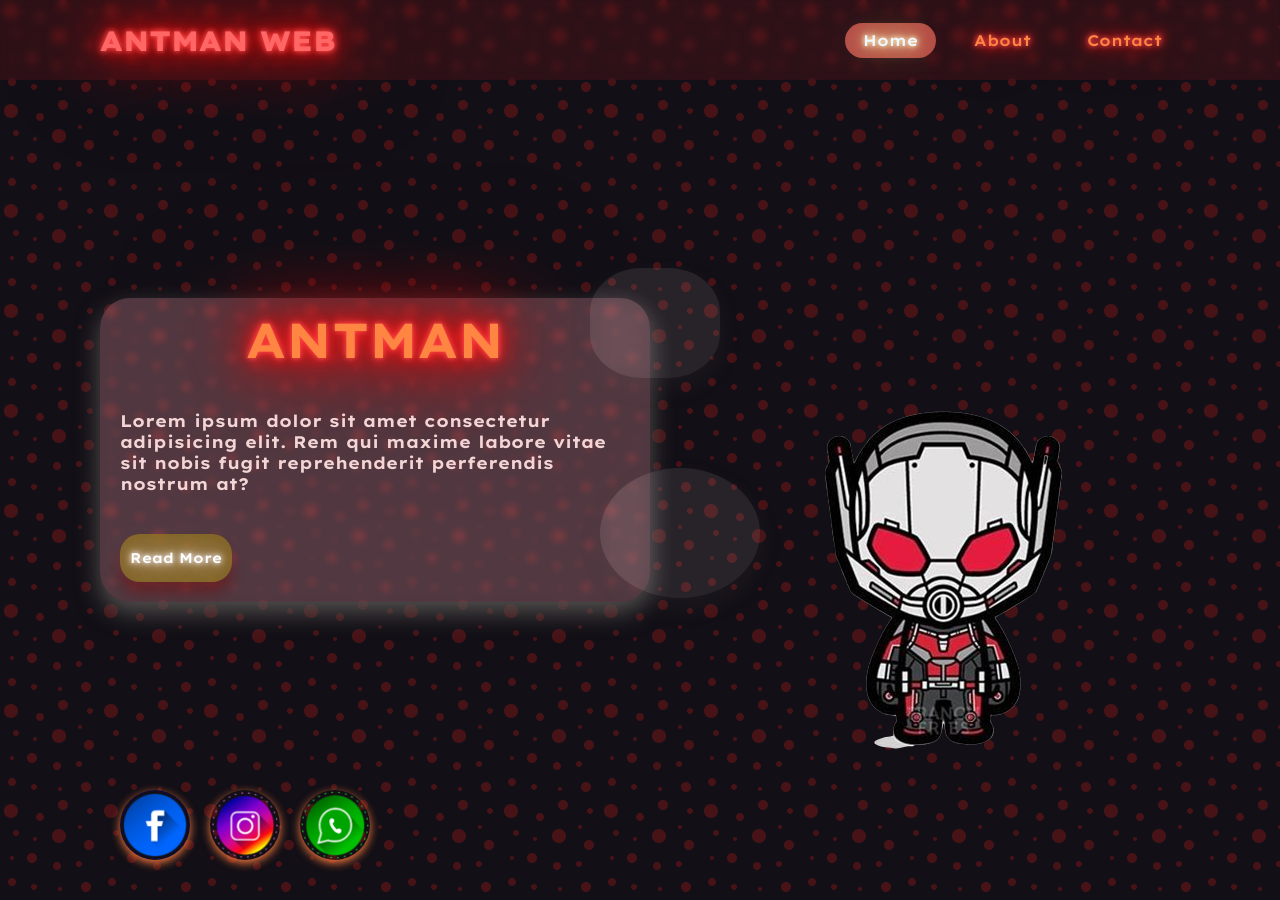
==== index.html @ e07d5bc1 "comit pagina web" ====
<!DOCTYPE html>
<html lang="en">
<head>
    <meta charset="UTF-8">
    <meta http-equiv="X-UA-Compatible" content="IE=edge">
    <meta name="viewport" content="width=device-width, initial-scale=1.0">
    <title>ANTMANWEB</title>

    <link rel="stylesheet" href="style.css">

    <!--FONTS-->
    <link rel="preconnect" href="https://fonts.googleapis.com">
    <link rel="preconnect" href="https://fonts.gstatic.com" crossorigin>
    <link href="https://fonts.googleapis.com/css2?family=Lexend+Exa&display=swap" rel="stylesheet">

</head>
<body>

    <section class="home">
        <div class="img-antman"><img src="antman.jpg" alt="ant"></div>
        <div class="barra-de-navegacion">
            <header>
                <p class="logo">ANTMAN WEB</p>
                <div class="toggle"></div>
                <div class="nav-menu">
                    <ul>
                        <li><a href="index.html" styyle='--i:1'class="active11">Home</a></li>
                        <li><a href="a" styyle='--i:2'class="active"> About</a> </li>
                        <li><a href="a" styyle='--i:3'class="active"> Contact</a></li>
                    </ul>
                </div>
            </header> 
        </div>
        <div class="content">
                <div class="text-box">
                    <h2>ANTMAN</h2>
                    <p>Lorem ipsum dolor sit amet consectetur adipisicing elit. Rem qui maxime labore vitae sit nobis fugit reprehenderit perferendis nostrum at?</p>
                    <a href="a">Read More</a>
                </div>                 
        </div>
        <ul class="redes-sociales">
            <li><a href="https://www.facebook.com/diddier.santiago/"><img src="facebook.png" alt="faceboock" class="face"></a></li>
            <li><a href="https://www.instagram.com/diddiersantiago/"><img src="instagram.png" alt="instagram" class="insta"></a></li>
            <li><a href="https://wa.me/message/BD5R7SAAQSZ6E1"><img src="whatsapp.png" alt="whatsapp" class="wasa"></a></li>
        </ul>
    </section>

    <script>
        const menuToggle = document.querySelector('.toggle')
        const navigation = document.querySelector('.nav-menu')
        menuToggle.onclick = function(){
            menuToggle.classList.toggle('active1')
            navigation.classList.toggle('active1')
        }
    </script>

</body>
</html>
---- style.css ----
*{
    margin: 0;
    padding: 0;
    box-sizing: border-box;
    font-family: 'Lexend Exa', sans-serif;
    font-size: 14px;
    
}

body{
    background-color: #120f16;
    background-image: url("data:image/svg+xml,%3Csvg width='100' height='100' viewBox='0 0 100 100' xmlns='http://www.w3.org/2000/svg'%3E%3Cpath d='M11 18c3.866 0 7-3.134 7-7s-3.134-7-7-7-7 3.134-7 7 3.134 7 7 7zm48 25c3.866 0 7-3.134 7-7s-3.134-7-7-7-7 3.134-7 7 3.134 7 7 7zm-43-7c1.657 0 3-1.343 3-3s-1.343-3-3-3-3 1.343-3 3 1.343 3 3 3zm63 31c1.657 0 3-1.343 3-3s-1.343-3-3-3-3 1.343-3 3 1.343 3 3 3zM34 90c1.657 0 3-1.343 3-3s-1.343-3-3-3-3 1.343-3 3 1.343 3 3 3zm56-76c1.657 0 3-1.343 3-3s-1.343-3-3-3-3 1.343-3 3 1.343 3 3 3zM12 86c2.21 0 4-1.79 4-4s-1.79-4-4-4-4 1.79-4 4 1.79 4 4 4zm28-65c2.21 0 4-1.79 4-4s-1.79-4-4-4-4 1.79-4 4 1.79 4 4 4zm23-11c2.76 0 5-2.24 5-5s-2.24-5-5-5-5 2.24-5 5 2.24 5 5 5zm-6 60c2.21 0 4-1.79 4-4s-1.79-4-4-4-4 1.79-4 4 1.79 4 4 4zm29 22c2.76 0 5-2.24 5-5s-2.24-5-5-5-5 2.24-5 5 2.24 5 5 5zM32 63c2.76 0 5-2.24 5-5s-2.24-5-5-5-5 2.24-5 5 2.24 5 5 5zm57-13c2.76 0 5-2.24 5-5s-2.24-5-5-5-5 2.24-5 5 2.24 5 5 5zm-9-21c1.105 0 2-.895 2-2s-.895-2-2-2-2 .895-2 2 .895 2 2 2zM60 91c1.105 0 2-.895 2-2s-.895-2-2-2-2 .895-2 2 .895 2 2 2zM35 41c1.105 0 2-.895 2-2s-.895-2-2-2-2 .895-2 2 .895 2 2 2zM12 60c1.105 0 2-.895 2-2s-.895-2-2-2-2 .895-2 2 .895 2 2 2z' fill='%23961919' fill-opacity='0.4' fill-rule='evenodd'/%3E%3C/svg%3E");
}
  

.home{
    position: relative;
    width: 100%;
    min-height: 100vh;
    padding: 100px;
    display: flex;
    justify-content: flex-start;
    align-items: center;
}

header{
    position: fixed;
    top: 0;
    left: 0;
    width: 100%;
    height: 80px;
    padding: 40px 100px;
    display: flex;
    justify-content: space-between;
    align-items: center;
    z-index: 1000;
    background: rgba(177, 31, 31, 0.17);
    backdrop-filter: blur(4px);

}


header .logo{
    position: relative;
    text-shadow:
     0 0 5px #ff4d4d,
    0 0 10px #ff3333,
    0 0 20px #ff1a1a,
    0 0 40px #ff0000,
    0 0 80px #e60000,
    0 0 90px #cc0000,
    0 0 100px #b30000,
    0 0 140px #990000,
    0 0 180px 	 #800000;
    display: inline-block;
    color:#ff6666;
    font-size: 2em;
    text-decoration: none;
    font-weight: 800;
    animation: slide_left 0.5s linear forwards;
    animation-delay: 0.2s;
    opacity: 0;
}
@keyframes slide_left{
    0%{
        transform: translateX(-100px);
        opacity: 0;
    }
    100%{
        transform: translateX(0px);
        opacity: 1;
    }
}

header ul{
    position: relative;
    display: flex;

}

header ul li{
    list-style: none;  
    display: block;
}

header ul li a{
    display: flex;
    font-weight: 600;
    font-size: 1.1em;
    margin-left: 20px;
    display: inline-block;
    padding: 8px 18px;
    text-decoration: none;
    user-select: none;
    animation: slide_top 0.5s linear forwards;
    animation-delay: calc(0.2s*var(--i));
    opacity: 0;
    color: #ff8542;
    text-shadow:
     0 0 5px #ff4d4d,
    0 0 10px #ff3333,
    0 0 20px #ff1a1a,
    0 0 40px #ff0000,
    0 0 80px #e60000,
    0 0 90px #cc0000,
    0 0 100px #b30000,
    0 0 140px #990000,
    0 0 180px 	 #800000;
}
@keyframes slide_top{
    0%{
        transform: translateY(-100px);
        opacity: 0;
    }
    100%{
        transform: translateY(0px);
        opacity: 1;
    }
}
.active:hover
{
    transition-duration: .4s;
    background: #b44e4e;
    color: aliceblue;
    text-shadow:
     0 0 5px #ffffcc,
    0 0 10px #fff0b8,
    0 0 20px #ffe8ad,
    0 0 40px #ffd999,
    0 0 80px #ffd18f,
    0 0 90px #ffc27a,
    0 0 100px #ff9c47,
    0 0 140px #ff8c33,
    0 0 180px 	 #ff8529;
    border-radius: 30px;
}
.content{
    background: rgba(221, 147, 161, 0.315);
    border-radius: 30px;
    backdrop-filter: blur(3px);
    box-shadow: 0px 10px 25px 0px #555250;
}
.content::before,
.content::after
{
    background: #ddd4d65b;
    opacity: .3;
    border-radius: 50%;
    position: absolute;
    box-shadow: 0px 10px 25px 0px #69656563;
    content: '';
    display: block;
    animation-name: rotate-box;
    animation-duration: 1.3s;
}

.content{
    position: relative;
    animation: slide_left 0.5s linear forwards;
    animation-delay: 0.2s;
    opacity: 0;
}
.content::after
{
    width: 130px;
    height: 110px;
    top: -30px;
    right: -70px;
    border-radius: 40%;
    backdrop-filter: blur(10px);
}
.content::before

{
    width: 160px;
    height: 130px;
    top: 170px;
    right: -110px;
    backdrop-filter: blur(10px);
}

@keyframes rotate-box{
    0%{
        transform: rotate(90deg);
    }

    100%{
        transform: rotate(0deg);
    }
}






@keyframes slide_left{
    0%{
        transform: translateX(-100px);
        opacity: 0;
    }
    100%{
        transform: translateX(0px);
        opacity: 1;
    }
}
h2{
    color: #ff8542;
    text-shadow:
     0 0 5px #ff4d4d,
    0 0 10px #ff3333,
    0 0 20px #ff1a1a,
    0 0 40px #ff0000,
    0 0 80px #e60000,
    0 0 90px #cc0000,
    0 0 100px #b30000,
    0 0 140px #990000,
    0 0 180px 	 #800000;
    font-size: 3.5em;
    margin-bottom: 20px;
    line-height: 1.2em;
    font-weight: 700;
    text-align: center;
    margin-top: 13px;
}

.content .text-box p{
    font-size: 1.2em;
    color: rgb(243, 213, 213);
    font-weight: 500;
    padding: 20px 20px;
    font-weight: bolder;
}

.content .text-box a{
    color: #ffffff;
    text-shadow: 
    0 0 5px #faf6f6,
    0 0 10px #f3e0e0,
    0 0 20px #d8caca,
    0 0 40px #d6d0d0,
    0 0 80px #f3e7e7,
    0 0 90px #adabab,
    0 0 100px #03030302,
    0 0 140px #0e0c0c00,
    0 0 180px 	 #1a181800;
    display: inline-block;
    margin-top: 20px;
    padding: 15px 10px;
    background: #95761eb6;
    border-radius: 20px;
    text-decoration: none;
    font-weight: 600;
    margin: 20px 20px;
    box-shadow:0px 10px 14px 0px #7214149f;
}

.content .text-box a:hover{
    background: rgba(226, 116, 12, 0.7);
    border-radius: 20px;
    text-decoration:none;
    transform: translateY(-7px) ;
    transition-duration: .5s;
}


.content .text-box{
    max-width: 550px;
    position: relative;
}

.redes-sociales{
    position: absolute;
    bottom: 40px;
    display: flex;
    justify-content: center;
    align-items: center;
    animation: slide_left 0.5s linear forwards;
    animation-delay: 0.2s;
    opacity: 0;
}
@keyframes slide_left{
    0%{
        transform: translateX(-100px);
        opacity: 0;
    }
    100%{
        transform: translateX(0px);
        opacity: 1;
    }
}


.redes-sociales li{
    list-style: none;
}

.redes-sociales a{
    position: relative;
    display: inline-block;
    margin-left: 20px;
    height: 70px;
    width: 70px;
    display: flex;
    justify-content: center;
    align-items: center;
    transition: 0.2%ease-in-out;
}

.face,
.insta,
.wasa
{
    height: 70px;
    width: 70px;
}
.face,
.insta,
.wasa
{
    box-shadow: 0px 3px 10px 0px #ff7b3d;
    border-radius: 50%;
}
.redes-sociales img:hover{
    border-radius: 50% ;
    transform: translateY(-10px);
    transition-duration: .4s;
}

.img-antman{
    position: absolute;
    bottom: 100px;
    right: 100px;
    animation: slide_down 0.4s linear forwards;
    animation-delay: calc(0.2s*var(--i));
}

@keyframes slide_down{
    0%{
        transform: translateY(100px);
        opacity: 0;
    }
    100%{
        transform: translateY(0px);
        opacity: 1;
    }
}

/**ahora lo responsivo*/

@media(max-width: 991px)
{

    *{
        animation: none;
    }
    section{
        padding: 150px 20px;
    }
    header{
        padding: 20px;
    }

    .nav-menu{
        display: none;
    }

    .nav-menu
    {
        position:fixed;

    }
    .nav-menu.active1{
    display: block;
    flex-direction: column;
    }
    .nav-menu.active1{
        position: fixed;
        top: 0%;
        left: 0%;
        width: 100%;
        height: 100%;
        background:rgb(35, 41, 46);
        display: flex;
        justify-content:center;
        align-items:center;
        flex-direction: column;
    }

    .nav-menu.active1:hover{
        width: 100%;
        height: 100%;
    }

    header ul li{
        margin: 10px 0;
        display: flex;
        flex-direction: column;
        display: grid;
        grid-template-columns: repeat(1, 1fr);
    }

    header ul li a{
        margin-left: 0;
    }

    .toggle{
        position: fixed;
        top: 20px;
        right: 20px;
        width: 40px;
        height: 40px;
        background: #ff6767 url(menu.png);
        background-size:30px ;
        background-repeat: no-repeat;
        background-position:center ;
        cursor: pointer;
        z-index: 1000;
        border-radius: 50% ;
    }

    .toggle:hover{
        opacity: .4;
        transition-duration: .4s ;
    }
    .toggle.active1{
        position: fixed;
        top: 20px;
        right: 20px;
        width: 40px;
        height: 40px;
        background: #ff6767 url(cancel.png);
        background-size:30px ;
        background-repeat: no-repeat;
        background-position:center ;
        cursor: pointer;
        z-index: 1000;
        border-radius: 50% ;
    }

    .nav-menu .active1{
        height: 100%;
        width: 100%;
    }

    .img-antman{
        max-width: 400px;
    }

    .content .text-box h2{
        font-size: 2.5em;
    }

    .content.text-box p{
        font-size: 1em;
    }


}

@media(max-width: 600px){
    .img-antman{
        opacity: 0.4;
    }
}


/**
ahora animacion
*/
header ul li .active11{
    background: #b44e4e;
    text-shadow:
    0 0 5px #ffffcc,
   0 0 10px #fff0b8,
   0 0 20px #ffe8ad,
   0 0 40px #ffd999,
   0 0 80px #ffd18f,
   0 0 90px #ffc27a,
   0 0 100px #ff9c47,
   0 0 140px #ff8c33,
   0 0 180px 	 #ff8529;
    border-radius: 30px;
    color: aliceblue;
    transition-duration: .01s;
}
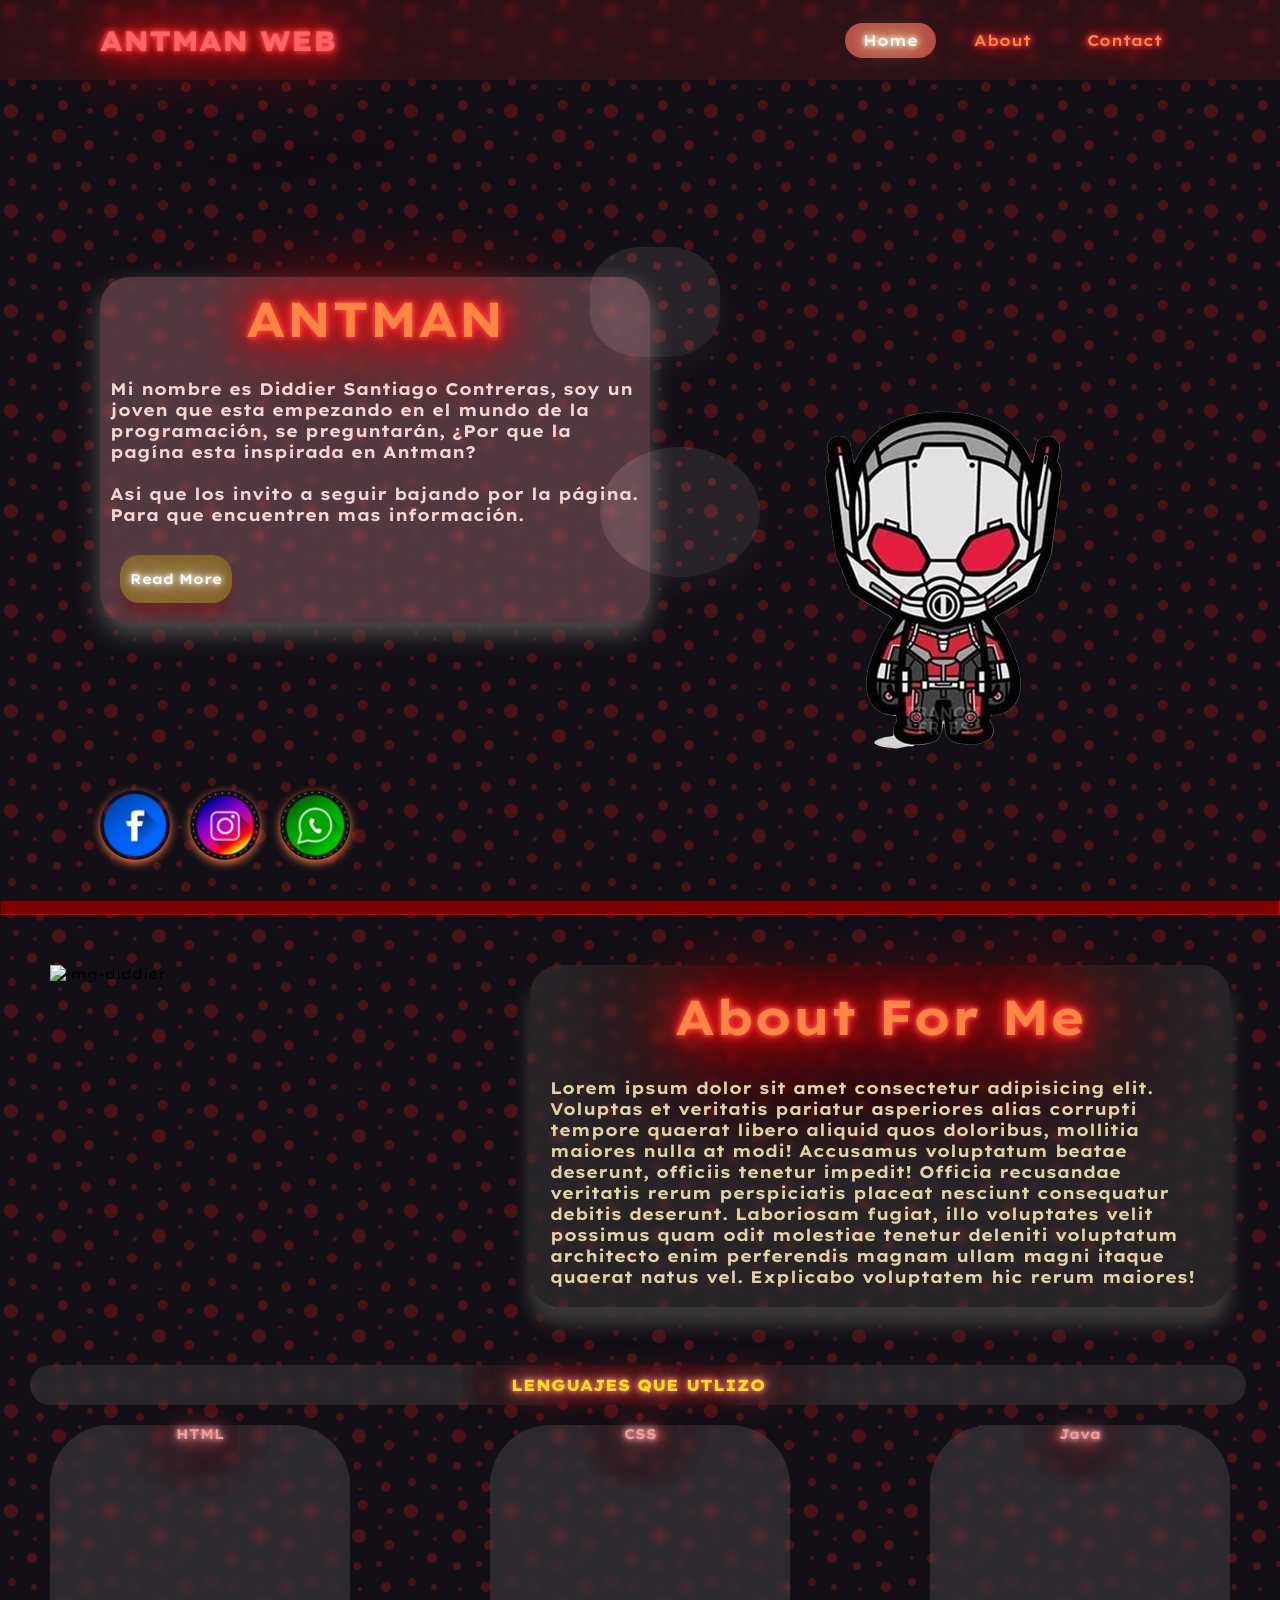
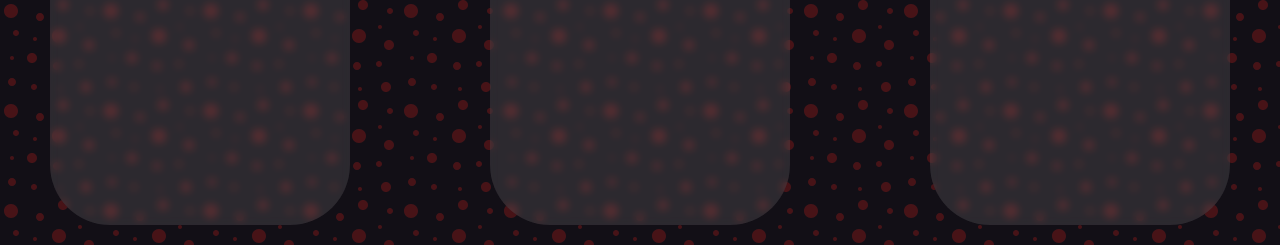
==== commit 3ab0882d: "Add files via upload" ====
--- a/index.html
+++ b/index.html
@@ -1,58 +1,100 @@
-<!DOCTYPE html>
-<html lang="en">
-<head>
-    <meta charset="UTF-8">
-    <meta http-equiv="X-UA-Compatible" content="IE=edge">
-    <meta name="viewport" content="width=device-width, initial-scale=1.0">
-    <title>ANTMANWEB</title>
-
-    <link rel="stylesheet" href="style.css">
-
-    <!--FONTS-->
-    <link rel="preconnect" href="https://fonts.googleapis.com">
-    <link rel="preconnect" href="https://fonts.gstatic.com" crossorigin>
-    <link href="https://fonts.googleapis.com/css2?family=Lexend+Exa&display=swap" rel="stylesheet">
-
-</head>
-<body>
-
-    <section class="home">
-        <div class="img-antman"><img src="antman.jpg" alt="ant"></div>
-        <div class="barra-de-navegacion">
-            <header>
-                <p class="logo">ANTMAN WEB</p>
-                <div class="toggle"></div>
-                <div class="nav-menu">
-                    <ul>
-                        <li><a href="index.html" styyle='--i:1'class="active11">Home</a></li>
-                        <li><a href="a" styyle='--i:2'class="active"> About</a> </li>
-                        <li><a href="a" styyle='--i:3'class="active"> Contact</a></li>
-                    </ul>
-                </div>
-            </header> 
-        </div>
-        <div class="content">
-                <div class="text-box">
-                    <h2>ANTMAN</h2>
-                    <p>Lorem ipsum dolor sit amet consectetur adipisicing elit. Rem qui maxime labore vitae sit nobis fugit reprehenderit perferendis nostrum at?</p>
-                    <a href="a">Read More</a>
-                </div>                 
-        </div>
-        <ul class="redes-sociales">
-            <li><a href="https://www.facebook.com/diddier.santiago/"><img src="facebook.png" alt="faceboock" class="face"></a></li>
-            <li><a href="https://www.instagram.com/diddiersantiago/"><img src="instagram.png" alt="instagram" class="insta"></a></li>
-            <li><a href="https://wa.me/message/BD5R7SAAQSZ6E1"><img src="whatsapp.png" alt="whatsapp" class="wasa"></a></li>
-        </ul>
-    </section>
-
-    <script>
-        const menuToggle = document.querySelector('.toggle')
-        const navigation = document.querySelector('.nav-menu')
-        menuToggle.onclick = function(){
-            menuToggle.classList.toggle('active1')
-            navigation.classList.toggle('active1')
-        }
-    </script>
-
-</body>
+<!DOCTYPE html>
+<html lang="en">
+<head>
+    <meta charset="UTF-8">
+    <meta http-equiv="X-UA-Compatible" content="IE=edge">
+    <meta name="viewport" content="width=device-width, initial-scale=1.0">
+    <title>ANTMANWEB</title>
+
+    <link rel="shortcut icon" href="antman.jpg" type="image/x-icon">
+
+    <link rel="stylesheet" href="style.css">
+
+    <!--FONTS-->
+    <link rel="preconnect" href="https://fonts.googleapis.com">
+    <link rel="preconnect" href="https://fonts.gstatic.com" crossorigin>
+    <link href="https://fonts.googleapis.com/css2?family=Lexend+Exa&display=swap" rel="stylesheet">
+
+</head>
+<body>
+
+    <section class="home">
+        <div class="img-antman"><img src="antman.jpg" alt="ant">
+        </div>
+        <div class="barra-de-navegacion">
+            <header>
+                <p class="logo">ANTMAN WEB</p>
+                <div class="toggle"></div>
+                <div class="nav-menu">
+                    <ul>
+                        <li><a href="#active1" styyle='--i:1'class="active11">Home</a></li>
+                        <li><a href="#about" styyle='--i:2'class="active"> About</a> </li>
+                        <li><a href="a" styyle='--i:3'class="active"> Contact</a></li>
+                    </ul>
+                </div>
+            </header> 
+        </div>
+        <div class="content" id="acitve1">
+                <div class="text-box">
+                    <h2>ANTMAN</h2>
+                    <p>Mi nombre es Diddier Santiago Contreras, soy un joven que esta empezando en el mundo de la programación, se preguntarán, ¿Por que la pagína esta inspirada en Antman?<br><br>
+                    Asi que los invito a seguir bajando por la página. Para que encuentren mas información.</p>
+                    <a href="a">Read More</a>
+                </div>                 
+        </div>
+        
+    </section>
+
+    <hr>
+
+    <section class="about" id="about1">
+        <h2>About For Me</h2>
+        <p>
+            Lorem ipsum dolor sit amet consectetur adipisicing elit. Voluptas et veritatis pariatur asperiores alias corrupti tempore quaerat libero aliquid quos doloribus, mollitia maiores nulla at modi! Accusamus voluptatum beatae deserunt, officiis tenetur impedit! Officia recusandae veritatis rerum perspiciatis placeat nesciunt consequatur debitis deserunt. Laboriosam fugiat, illo voluptates velit possimus quam odit molestiae tenetur deleniti voluptatum architecto enim perferendis magnam ullam magni itaque quaerat natus vel. Explicabo voluptatem hic rerum maiores!
+        </p>
+    </section>
+
+    <div class="img-diddier">
+        <img src="img-diddier" alt="img-diddier" srcset="">
+    </div>
+
+    <div class="temas-domain">
+        <p>
+            LENGUAJES QUE UTLIZO
+        </p>
+    </div>
+
+    <section>
+        <div class="lenguajes">
+           <div class="html">
+            <h3>HTML</h3>
+           </div> 
+        
+
+            <div class="css">
+                <h3>CSS</h3>
+            </div>
+
+            <div class="java">
+                <h3>Java</h3>
+            </div>
+        </div>    
+    </section>
+    <script>
+        const menuToggle = document.querySelector('.toggle')
+        const navigation = document.querySelector('.nav-menu')
+        menuToggle.onclick = function(){
+            menuToggle.classList.toggle('active1')
+            navigation.classList.toggle('active1')
+        }
+    </script>
+
+    <footer>
+        <ul class="redes-sociales">
+            <li><a href="https://www.facebook.com/diddier.santiago/"><img src="facebook.png" alt="faceboock" class="face"></a></li>
+            <li><a href="https://www.instagram.com/diddiersantiago/"><img src="instagram.png" alt="instagram" class="insta"></a></li>
+            <li><a href="https://wa.me/message/BD5R7SAAQSZ6E1"><img src="whatsapp.png" alt="whatsapp" class="wasa"></a></li>
+        </ul>
+    </footer>
+</body>
 </html>
--- a/style.css
+++ b/style.css
@@ -1,488 +1,599 @@
-*{
-    margin: 0;
-    padding: 0;
-    box-sizing: border-box;
-    font-family: 'Lexend Exa', sans-serif;
-    font-size: 14px;
-    
-}
-
-body{
-    background-color: #120f16;
-    background-image: url("data:image/svg+xml,%3Csvg width='100' height='100' viewBox='0 0 100 100' xmlns='http://www.w3.org/2000/svg'%3E%3Cpath d='M11 18c3.866 0 7-3.134 7-7s-3.134-7-7-7-7 3.134-7 7 3.134 7 7 7zm48 25c3.866 0 7-3.134 7-7s-3.134-7-7-7-7 3.134-7 7 3.134 7 7 7zm-43-7c1.657 0 3-1.343 3-3s-1.343-3-3-3-3 1.343-3 3 1.343 3 3 3zm63 31c1.657 0 3-1.343 3-3s-1.343-3-3-3-3 1.343-3 3 1.343 3 3 3zM34 90c1.657 0 3-1.343 3-3s-1.343-3-3-3-3 1.343-3 3 1.343 3 3 3zm56-76c1.657 0 3-1.343 3-3s-1.343-3-3-3-3 1.343-3 3 1.343 3 3 3zM12 86c2.21 0 4-1.79 4-4s-1.79-4-4-4-4 1.79-4 4 1.79 4 4 4zm28-65c2.21 0 4-1.79 4-4s-1.79-4-4-4-4 1.79-4 4 1.79 4 4 4zm23-11c2.76 0 5-2.24 5-5s-2.24-5-5-5-5 2.24-5 5 2.24 5 5 5zm-6 60c2.21 0 4-1.79 4-4s-1.79-4-4-4-4 1.79-4 4 1.79 4 4 4zm29 22c2.76 0 5-2.24 5-5s-2.24-5-5-5-5 2.24-5 5 2.24 5 5 5zM32 63c2.76 0 5-2.24 5-5s-2.24-5-5-5-5 2.24-5 5 2.24 5 5 5zm57-13c2.76 0 5-2.24 5-5s-2.24-5-5-5-5 2.24-5 5 2.24 5 5 5zm-9-21c1.105 0 2-.895 2-2s-.895-2-2-2-2 .895-2 2 .895 2 2 2zM60 91c1.105 0 2-.895 2-2s-.895-2-2-2-2 .895-2 2 .895 2 2 2zM35 41c1.105 0 2-.895 2-2s-.895-2-2-2-2 .895-2 2 .895 2 2 2zM12 60c1.105 0 2-.895 2-2s-.895-2-2-2-2 .895-2 2 .895 2 2 2z' fill='%23961919' fill-opacity='0.4' fill-rule='evenodd'/%3E%3C/svg%3E");
-}
-  
-
-.home{
-    position: relative;
-    width: 100%;
-    min-height: 100vh;
-    padding: 100px;
-    display: flex;
-    justify-content: flex-start;
-    align-items: center;
-}
-
-header{
-    position: fixed;
-    top: 0;
-    left: 0;
-    width: 100%;
-    height: 80px;
-    padding: 40px 100px;
-    display: flex;
-    justify-content: space-between;
-    align-items: center;
-    z-index: 1000;
-    background: rgba(177, 31, 31, 0.17);
-    backdrop-filter: blur(4px);
-
-}
-
-
-header .logo{
-    position: relative;
-    text-shadow:
-     0 0 5px #ff4d4d,
-    0 0 10px #ff3333,
-    0 0 20px #ff1a1a,
-    0 0 40px #ff0000,
-    0 0 80px #e60000,
-    0 0 90px #cc0000,
-    0 0 100px #b30000,
-    0 0 140px #990000,
-    0 0 180px 	 #800000;
-    display: inline-block;
-    color:#ff6666;
-    font-size: 2em;
-    text-decoration: none;
-    font-weight: 800;
-    animation: slide_left 0.5s linear forwards;
-    animation-delay: 0.2s;
-    opacity: 0;
-}
-@keyframes slide_left{
-    0%{
-        transform: translateX(-100px);
-        opacity: 0;
-    }
-    100%{
-        transform: translateX(0px);
-        opacity: 1;
-    }
-}
-
-header ul{
-    position: relative;
-    display: flex;
-
-}
-
-header ul li{
-    list-style: none;  
-    display: block;
-}
-
-header ul li a{
-    display: flex;
-    font-weight: 600;
-    font-size: 1.1em;
-    margin-left: 20px;
-    display: inline-block;
-    padding: 8px 18px;
-    text-decoration: none;
-    user-select: none;
-    animation: slide_top 0.5s linear forwards;
-    animation-delay: calc(0.2s*var(--i));
-    opacity: 0;
-    color: #ff8542;
-    text-shadow:
-     0 0 5px #ff4d4d,
-    0 0 10px #ff3333,
-    0 0 20px #ff1a1a,
-    0 0 40px #ff0000,
-    0 0 80px #e60000,
-    0 0 90px #cc0000,
-    0 0 100px #b30000,
-    0 0 140px #990000,
-    0 0 180px 	 #800000;
-}
-@keyframes slide_top{
-    0%{
-        transform: translateY(-100px);
-        opacity: 0;
-    }
-    100%{
-        transform: translateY(0px);
-        opacity: 1;
-    }
-}
-.active:hover
-{
-    transition-duration: .4s;
-    background: #b44e4e;
-    color: aliceblue;
-    text-shadow:
-     0 0 5px #ffffcc,
-    0 0 10px #fff0b8,
-    0 0 20px #ffe8ad,
-    0 0 40px #ffd999,
-    0 0 80px #ffd18f,
-    0 0 90px #ffc27a,
-    0 0 100px #ff9c47,
-    0 0 140px #ff8c33,
-    0 0 180px 	 #ff8529;
-    border-radius: 30px;
-}
-.content{
-    background: rgba(221, 147, 161, 0.315);
-    border-radius: 30px;
-    backdrop-filter: blur(3px);
-    box-shadow: 0px 10px 25px 0px #555250;
-}
-.content::before,
-.content::after
-{
-    background: #ddd4d65b;
-    opacity: .3;
-    border-radius: 50%;
-    position: absolute;
-    box-shadow: 0px 10px 25px 0px #69656563;
-    content: '';
-    display: block;
-    animation-name: rotate-box;
-    animation-duration: 1.3s;
-}
-
-.content{
-    position: relative;
-    animation: slide_left 0.5s linear forwards;
-    animation-delay: 0.2s;
-    opacity: 0;
-}
-.content::after
-{
-    width: 130px;
-    height: 110px;
-    top: -30px;
-    right: -70px;
-    border-radius: 40%;
-    backdrop-filter: blur(10px);
-}
-.content::before
-
-{
-    width: 160px;
-    height: 130px;
-    top: 170px;
-    right: -110px;
-    backdrop-filter: blur(10px);
-}
-
-@keyframes rotate-box{
-    0%{
-        transform: rotate(90deg);
-    }
-
-    100%{
-        transform: rotate(0deg);
-    }
-}
-
-
-
-
-
-
-@keyframes slide_left{
-    0%{
-        transform: translateX(-100px);
-        opacity: 0;
-    }
-    100%{
-        transform: translateX(0px);
-        opacity: 1;
-    }
-}
-h2{
-    color: #ff8542;
-    text-shadow:
-     0 0 5px #ff4d4d,
-    0 0 10px #ff3333,
-    0 0 20px #ff1a1a,
-    0 0 40px #ff0000,
-    0 0 80px #e60000,
-    0 0 90px #cc0000,
-    0 0 100px #b30000,
-    0 0 140px #990000,
-    0 0 180px 	 #800000;
-    font-size: 3.5em;
-    margin-bottom: 20px;
-    line-height: 1.2em;
-    font-weight: 700;
-    text-align: center;
-    margin-top: 13px;
-}
-
-.content .text-box p{
-    font-size: 1.2em;
-    color: rgb(243, 213, 213);
-    font-weight: 500;
-    padding: 20px 20px;
-    font-weight: bolder;
-}
-
-.content .text-box a{
-    color: #ffffff;
-    text-shadow: 
-    0 0 5px #faf6f6,
-    0 0 10px #f3e0e0,
-    0 0 20px #d8caca,
-    0 0 40px #d6d0d0,
-    0 0 80px #f3e7e7,
-    0 0 90px #adabab,
-    0 0 100px #03030302,
-    0 0 140px #0e0c0c00,
-    0 0 180px 	 #1a181800;
-    display: inline-block;
-    margin-top: 20px;
-    padding: 15px 10px;
-    background: #95761eb6;
-    border-radius: 20px;
-    text-decoration: none;
-    font-weight: 600;
-    margin: 20px 20px;
-    box-shadow:0px 10px 14px 0px #7214149f;
-}
-
-.content .text-box a:hover{
-    background: rgba(226, 116, 12, 0.7);
-    border-radius: 20px;
-    text-decoration:none;
-    transform: translateY(-7px) ;
-    transition-duration: .5s;
-}
-
-
-.content .text-box{
-    max-width: 550px;
-    position: relative;
-}
-
-.redes-sociales{
-    position: absolute;
-    bottom: 40px;
-    display: flex;
-    justify-content: center;
-    align-items: center;
-    animation: slide_left 0.5s linear forwards;
-    animation-delay: 0.2s;
-    opacity: 0;
-}
-@keyframes slide_left{
-    0%{
-        transform: translateX(-100px);
-        opacity: 0;
-    }
-    100%{
-        transform: translateX(0px);
-        opacity: 1;
-    }
-}
-
-
-.redes-sociales li{
-    list-style: none;
-}
-
-.redes-sociales a{
-    position: relative;
-    display: inline-block;
-    margin-left: 20px;
-    height: 70px;
-    width: 70px;
-    display: flex;
-    justify-content: center;
-    align-items: center;
-    transition: 0.2%ease-in-out;
-}
-
-.face,
-.insta,
-.wasa
-{
-    height: 70px;
-    width: 70px;
-}
-.face,
-.insta,
-.wasa
-{
-    box-shadow: 0px 3px 10px 0px #ff7b3d;
-    border-radius: 50%;
-}
-.redes-sociales img:hover{
-    border-radius: 50% ;
-    transform: translateY(-10px);
-    transition-duration: .4s;
-}
-
-.img-antman{
-    position: absolute;
-    bottom: 100px;
-    right: 100px;
-    animation: slide_down 0.4s linear forwards;
-    animation-delay: calc(0.2s*var(--i));
-}
-
-@keyframes slide_down{
-    0%{
-        transform: translateY(100px);
-        opacity: 0;
-    }
-    100%{
-        transform: translateY(0px);
-        opacity: 1;
-    }
-}
-
-/**ahora lo responsivo*/
-
-@media(max-width: 991px)
-{
-
-    *{
-        animation: none;
-    }
-    section{
-        padding: 150px 20px;
-    }
-    header{
-        padding: 20px;
-    }
-
-    .nav-menu{
-        display: none;
-    }
-
-    .nav-menu
-    {
-        position:fixed;
-
-    }
-    .nav-menu.active1{
-    display: block;
-    flex-direction: column;
-    }
-    .nav-menu.active1{
-        position: fixed;
-        top: 0%;
-        left: 0%;
-        width: 100%;
-        height: 100%;
-        background:rgb(35, 41, 46);
-        display: flex;
-        justify-content:center;
-        align-items:center;
-        flex-direction: column;
-    }
-
-    .nav-menu.active1:hover{
-        width: 100%;
-        height: 100%;
-    }
-
-    header ul li{
-        margin: 10px 0;
-        display: flex;
-        flex-direction: column;
-        display: grid;
-        grid-template-columns: repeat(1, 1fr);
-    }
-
-    header ul li a{
-        margin-left: 0;
-    }
-
-    .toggle{
-        position: fixed;
-        top: 20px;
-        right: 20px;
-        width: 40px;
-        height: 40px;
-        background: #ff6767 url(menu.png);
-        background-size:30px ;
-        background-repeat: no-repeat;
-        background-position:center ;
-        cursor: pointer;
-        z-index: 1000;
-        border-radius: 50% ;
-    }
-
-    .toggle:hover{
-        opacity: .4;
-        transition-duration: .4s ;
-    }
-    .toggle.active1{
-        position: fixed;
-        top: 20px;
-        right: 20px;
-        width: 40px;
-        height: 40px;
-        background: #ff6767 url(cancel.png);
-        background-size:30px ;
-        background-repeat: no-repeat;
-        background-position:center ;
-        cursor: pointer;
-        z-index: 1000;
-        border-radius: 50% ;
-    }
-
-    .nav-menu .active1{
-        height: 100%;
-        width: 100%;
-    }
-
-    .img-antman{
-        max-width: 400px;
-    }
-
-    .content .text-box h2{
-        font-size: 2.5em;
-    }
-
-    .content.text-box p{
-        font-size: 1em;
-    }
-
-
-}
-
-@media(max-width: 600px){
-    .img-antman{
-        opacity: 0.4;
-    }
-}
-
-
-/**
-ahora animacion
-*/
-header ul li .active11{
-    background: #b44e4e;
-    text-shadow:
-    0 0 5px #ffffcc,
-   0 0 10px #fff0b8,
-   0 0 20px #ffe8ad,
-   0 0 40px #ffd999,
-   0 0 80px #ffd18f,
-   0 0 90px #ffc27a,
-   0 0 100px #ff9c47,
-   0 0 140px #ff8c33,
-   0 0 180px 	 #ff8529;
-    border-radius: 30px;
-    color: aliceblue;
-    transition-duration: .01s;
-}
-
-
+*{
+    margin: 0;
+    padding: 0;
+    box-sizing: border-box;
+    font-family: 'Lexend Exa', sans-serif;
+    font-size: 14px;
+    
+}
+
+body{
+    background-color: #120f16;
+    background-image: url("data:image/svg+xml,%3Csvg width='100' height='100' viewBox='0 0 100 100' xmlns='http://www.w3.org/2000/svg'%3E%3Cpath d='M11 18c3.866 0 7-3.134 7-7s-3.134-7-7-7-7 3.134-7 7 3.134 7 7 7zm48 25c3.866 0 7-3.134 7-7s-3.134-7-7-7-7 3.134-7 7 3.134 7 7 7zm-43-7c1.657 0 3-1.343 3-3s-1.343-3-3-3-3 1.343-3 3 1.343 3 3 3zm63 31c1.657 0 3-1.343 3-3s-1.343-3-3-3-3 1.343-3 3 1.343 3 3 3zM34 90c1.657 0 3-1.343 3-3s-1.343-3-3-3-3 1.343-3 3 1.343 3 3 3zm56-76c1.657 0 3-1.343 3-3s-1.343-3-3-3-3 1.343-3 3 1.343 3 3 3zM12 86c2.21 0 4-1.79 4-4s-1.79-4-4-4-4 1.79-4 4 1.79 4 4 4zm28-65c2.21 0 4-1.79 4-4s-1.79-4-4-4-4 1.79-4 4 1.79 4 4 4zm23-11c2.76 0 5-2.24 5-5s-2.24-5-5-5-5 2.24-5 5 2.24 5 5 5zm-6 60c2.21 0 4-1.79 4-4s-1.79-4-4-4-4 1.79-4 4 1.79 4 4 4zm29 22c2.76 0 5-2.24 5-5s-2.24-5-5-5-5 2.24-5 5 2.24 5 5 5zM32 63c2.76 0 5-2.24 5-5s-2.24-5-5-5-5 2.24-5 5 2.24 5 5 5zm57-13c2.76 0 5-2.24 5-5s-2.24-5-5-5-5 2.24-5 5 2.24 5 5 5zm-9-21c1.105 0 2-.895 2-2s-.895-2-2-2-2 .895-2 2 .895 2 2 2zM60 91c1.105 0 2-.895 2-2s-.895-2-2-2-2 .895-2 2 .895 2 2 2zM35 41c1.105 0 2-.895 2-2s-.895-2-2-2-2 .895-2 2 .895 2 2 2zM12 60c1.105 0 2-.895 2-2s-.895-2-2-2-2 .895-2 2 .895 2 2 2z' fill='%23961919' fill-opacity='0.4' fill-rule='evenodd'/%3E%3C/svg%3E");
+}
+  
+
+.home{
+    position: relative;
+    width: 100%;
+    min-height: 100vh;
+    padding: 100px;
+    display: flex;
+    justify-content: flex-start;
+    align-items: center;
+}
+
+header{
+    position: fixed;
+    top: 0;
+    left: 0;
+    width: 100%;
+    height: 80px;
+    padding: 40px 100px;
+    display: flex;
+    justify-content: space-between;
+    align-items: center;
+    z-index: 1000;
+    background: rgba(177, 31, 31, 0.17);
+    backdrop-filter: blur(4px);
+
+}
+
+
+header .logo{
+    position: relative;
+    text-shadow:
+     0 0 5px #ff4d4d,
+    0 0 10px #ff3333,
+    0 0 20px #ff1a1a,
+    0 0 40px #ff0000,
+    0 0 80px #e60000,
+    0 0 90px #cc0000,
+    0 0 100px #b30000,
+    0 0 140px #990000,
+    0 0 180px 	 #800000;
+    display: inline-block;
+    color:#ff6666;
+    font-size: 2em;
+    text-decoration: none;
+    font-weight: 800;
+    animation: slide_left 0.5s linear forwards;
+    animation-delay: 0.2s;
+    opacity: 0;
+}
+@keyframes slide_left{
+    0%{
+        transform: translateX(-100px);
+        opacity: 0;
+    }
+    100%{
+        transform: translateX(0px);
+        opacity: 1;
+    }
+}
+
+header ul{
+    position: relative;
+    display: flex;
+
+}
+
+header ul li{
+    list-style: none;  
+    display: block;
+}
+
+header ul li a{
+    display: flex;
+    font-weight: 600;
+    font-size: 1.1em;
+    margin-left: 20px;
+    display: inline-block;
+    padding: 8px 18px;
+    text-decoration: none;
+    user-select: none;
+    animation: slide_top 0.5s linear forwards;
+    animation-delay: calc(0.2s*var(--i));
+    opacity: 0;
+    color: #ff8542;
+    text-shadow:
+     0 0 5px #ff4d4d,
+    0 0 10px #ff3333,
+    0 0 20px #ff1a1a,
+    0 0 40px #ff0000,
+    0 0 80px #e60000,
+    0 0 90px #cc0000,
+    0 0 100px #b30000,
+    0 0 140px #990000,
+    0 0 180px 	 #800000;
+}
+@keyframes slide_top{
+    0%{
+        transform: translateY(-100px);
+        opacity: 0;
+    }
+    100%{
+        transform: translateY(0px);
+        opacity: 1;
+    }
+}
+.active:hover
+{
+    transition-duration: .4s;
+    background: #b44e4e;
+    color: aliceblue;
+    text-shadow:
+     0 0 5px #ffffcc,
+    0 0 10px #fff0b8,
+    0 0 20px #ffe8ad,
+    0 0 40px #ffd999,
+    0 0 80px #ffd18f,
+    0 0 90px #ffc27a,
+    0 0 100px #ff9c47,
+    0 0 140px #ff8c33,
+    0 0 180px 	 #ff8529;
+    border-radius: 30px;
+}
+.content{
+    background: rgba(221, 147, 161, 0.315);
+    border-radius: 30px;
+    backdrop-filter: blur(3px);
+    box-shadow: 0px 10px 25px 0px #555250;
+}
+.content::before,
+.content::after
+{
+    background: #ddd4d65b;
+    opacity: .3;
+    border-radius: 50%;
+    position: absolute;
+    box-shadow: 0px 10px 25px 0px #69656563;
+    content: '';
+    display: block;
+    animation-name: rotate-box;
+    animation-duration: 1.3s;
+}
+
+.content{
+    position: relative;
+    animation: slide_left 0.5s linear forwards;
+    animation-delay: 0.2s;
+    opacity: 0;
+}
+.content::after
+{
+    width: 130px;
+    height: 110px;
+    top: -30px;
+    right: -70px;
+    border-radius: 40%;
+    backdrop-filter: blur(10px);
+}
+.content::before
+
+{
+    width: 160px;
+    height: 130px;
+    top: 170px;
+    right: -110px;
+    backdrop-filter: blur(10px);
+}
+
+@keyframes rotate-box{
+    0%{
+        transform: rotate(90deg);
+    }
+
+    100%{
+        transform: rotate(0deg);
+    }
+}
+
+
+
+
+
+
+@keyframes slide_left{
+    0%{
+        transform: translateX(-100px);
+        opacity: 0;
+    }
+    100%{
+        transform: translateX(0px);
+        opacity: 1;
+    }
+}
+h2{
+    color: #ff8542;
+    text-shadow:
+     0 0 5px #ff4d4d,
+    0 0 10px #ff3333,
+    0 0 20px #ff1a1a,
+    0 0 40px #ff0000,
+    0 0 80px #e60000,
+    0 0 90px #cc0000,
+    0 0 100px #b30000,
+    0 0 140px #990000,
+    0 0 180px 	 #800000;
+    font-size: 3.5em;
+    margin-bottom: 20px;
+    line-height: 1.2em;
+    font-weight: 700;
+    text-align: center;
+    margin-top: 13px;
+}
+
+.content .text-box p{
+    font-size: 1.2em;
+    color: rgb(243, 213, 213);
+    font-weight: 500;
+    padding: 10px 10px;
+    font-weight: bolder;
+}
+
+.content .text-box a{
+    color: #ffffff;
+    text-shadow: 
+    0 0 5px #faf6f6,
+    0 0 10px #f3e0e0,
+    0 0 20px #d8caca,
+    0 0 40px #d6d0d0,
+    0 0 80px #f3e7e7,
+    0 0 90px #adabab,
+    0 0 100px #03030302,
+    0 0 140px #0e0c0c00,
+    0 0 180px 	 #1a181800;
+    display: inline-block;
+    margin-top: 20px;
+    padding: 15px 10px;
+    background: #95761eb6;
+    border-radius: 20px;
+    text-decoration: none;
+    font-weight: 600;
+    margin: 20px 20px;
+    box-shadow:0px 10px 14px 0px #7214149f;
+}
+
+.content .text-box a:hover{
+    background: rgba(226, 116, 12, 0.7);
+    border-radius: 20px;
+    text-decoration:none;
+    transform: translateY(-7px) ;
+    transition-duration: .5s;
+}
+
+
+.content .text-box{
+    max-width: 550px;
+    position: relative;
+    min-height: 250px;
+    min-width: 300px;
+    font-size: auto;
+}
+
+.redes-sociales{
+    position: absolute;
+    bottom: 40px;
+    display: flex;
+    justify-content: center;
+    align-items: center;
+    animation: slide_left 0.5s linear forwards;
+    animation-delay: 0.2s;
+    opacity: 0;
+}
+@keyframes slide_left{
+    0%{
+        transform: translateX(-100px);
+        opacity: 0;
+    }
+    100%{
+        transform: translateX(0px);
+        opacity: 1;
+    }
+}
+
+
+.redes-sociales li{
+    list-style: none;
+}
+.redes-sociales a{
+    position: relative;
+    display: inline-block;
+    margin-left: 20px;
+    height: 70px;
+    width: 70px;
+    display: flex;
+    justify-content: center;
+    align-items: center;
+    transition: 0.2%ease-in-out;
+}
+
+.face,
+.insta,
+.wasa
+{
+    height: 70px;
+    width: 70px;
+}
+.face,
+.insta,
+.wasa
+{
+    box-shadow: 0px 3px 10px 0px #ff7b3d;
+    border-radius: 50%;
+}
+.redes-sociales img:hover{
+    border-radius: 50% ;
+    transform: translateY(-10px);
+    transition-duration: .4s;
+}
+
+.img-antman{
+    position: absolute;
+    bottom: 100px;
+    right: 100px;
+    animation: slide_down 0.4s linear forwards;
+    animation-delay: calc(0.2s*var(--i));
+}
+
+@keyframes slide_down{
+    0%{
+        transform: translateY(100px);
+        opacity: 0;
+    }
+    100%{
+        transform: translateY(0px);
+        opacity: 1;
+    }
+}
+
+/**ahora lo responsivo*/
+
+@media(max-width: 991px)
+{
+
+    *{
+        animation: none;
+    }
+    section{
+        padding: 150px 20px;
+    }
+    header{
+        padding: 20px;
+    }
+
+    .nav-menu{
+        display: none;
+    }
+
+    .nav-menu
+    {
+        position:fixed;
+
+    }
+    .nav-menu.active1{
+    display: block;
+    flex-direction: column;
+    }
+    .nav-menu.active1{
+        position: fixed;
+        top: 0%;
+        left: 0%;
+        width: 100%;
+        height: 100%;
+        background:rgb(35, 41, 46);
+        display: flex;
+        justify-content:center;
+        align-items:center;
+        flex-direction: column;
+    }
+
+    .nav-menu.active1:hover{
+        width: 100%;
+        height: 100%;
+    }
+
+    header ul li{
+        margin: 10px 0;
+        display: flex;
+        flex-direction: column;
+        display: grid;
+        grid-template-columns: repeat(1, 1fr);
+    }
+
+    header ul li a{
+        margin-left: 0;
+    }
+
+    .toggle{
+        position: fixed;
+        top: 20px;
+        right: 20px;
+        width: 40px;
+        height: 40px;
+        background: #ff6767 url(menu.png);
+        background-size:30px ;
+        background-repeat: no-repeat;
+        background-position:center ;
+        cursor: pointer;
+        z-index: 1000;
+        border-radius: 50% ;
+    }
+
+    .toggle:hover{
+        opacity: .4;
+        transition-duration: .4s ;
+    }
+    .toggle.active1{
+        position: fixed;
+        top: 20px;
+        right: 20px;
+        width: 40px;
+        height: 40px;
+        background: #ff6767 url(cancel.png);
+        background-size:30px ;
+        background-repeat: no-repeat;
+        background-position:center ;
+        cursor: pointer;
+        z-index: 1000;
+        border-radius: 50% ;
+    }
+
+    .nav-menu .active1{
+        height: 100%;
+        width: 100%;
+    }
+
+    .img-antman{
+        max-width: 400px;
+    }
+
+    .content .text-box h2{
+        font-size: 2.5em;
+    }
+
+    .content.text-box p{
+        font-size: 1em;
+    }
+
+
+}
+
+@media(max-width: 600px){
+    .img-antman{
+        opacity: 0.4;
+    }
+}
+
+
+/**
+ahora animacion
+*/
+header ul li .active11{
+    background: #b44e4e;
+    text-shadow:
+    0 0 5px #ffffcc,
+   0 0 10px #fff0b8,
+   0 0 20px #ffe8ad,
+   0 0 40px #ffd999,
+   0 0 80px #ffd18f,
+   0 0 90px #ffc27a,
+   0 0 100px #ff9c47,
+   0 0 140px #ff8c33,
+   0 0 180px 	 #ff8529;
+    border-radius: 30px;
+    color: aliceblue;
+    transition-duration: .01s;
+}
+
+footer
+{
+    margin-left: 80px;
+}
+
+/**ABOUT_--------------------------------*/
+
+hr
+{
+    height: 15px;
+    background: #800000;
+    border-color: #800000;  
+}
+ .img-diddier
+ {
+     width: 300px;
+     height: 350px;
+     margin: 50px 50px;
+
+ }
+
+.about
+{
+    height: auto;
+    width: auto;
+    color: #e0d2a2;
+    margin:50px 50px ;
+    padding: 10px;
+    background: #55525052;
+    backdrop-filter: blur(3px);
+    border-radius: 30px;
+    float: right;
+    box-shadow:0px 17px 17px 1px  #3a3938;
+    position: relative;
+    max-width: 700px;
+    
+}
+
+.about p
+{
+     font-size: larger;
+     font-weight: 700;
+     padding: 10px;
+}
+
+.temas-domain
+{
+    padding: 10px;
+    background: #5552515b;
+    width: 95%;
+    height: 40px;
+    margin: 20px 30px;
+    border-radius: 30px;
+    backdrop-filter: blur(3px);
+}
+.temas-domain  p
+{
+    color: rgb(253, 229, 12);
+    text-align: center;
+    font-size: 16px;
+    font-size-adjust:active ;
+    font-weight: 800;
+    text-shadow: 
+    0 0 5px #f97575,
+    0 0 10px #ff7676,
+    0 0 20px #ff9191,
+    0 0 40px #fc6f6f,
+    0 0 80px #f85d5d,
+    0 0 90px #f84747,
+    0 0 100px #f84040,
+    0 0 140px #fd3737,
+    0 0 180px 	 #e61e1e;
+}
+
+.lenguajes
+{
+    color: #fbfdf9;
+    display: flex;
+    margin: 20px 50px;
+    gap: 30px;
+    justify-content:space-between;
+    align-items: center;
+}
+
+.html,
+.css,
+.java
+{
+    background: #ffffff1c;
+    width: 300px;
+    height: 400px;
+    text-align: center;
+    border-radius: 60px;
+    font-size: 25px;
+    font-weight: bold;
+    color: #f59999;
+    text-shadow: 
+    0 0 5px #ffb0b0,
+    0 0 10px #f59999,
+    0 0 20px #ff9191,
+    0 0 40px #f86464,
+    0 0 80px #fd5252,
+    0 0 90px #f84747,
+    0 0 100px #f84040,
+    0 0 140px #fd3737,
+    0 0 180px 	 #e61e1e;
+    backdrop-filter: blur(4px);
+    position: relative;
+}
+
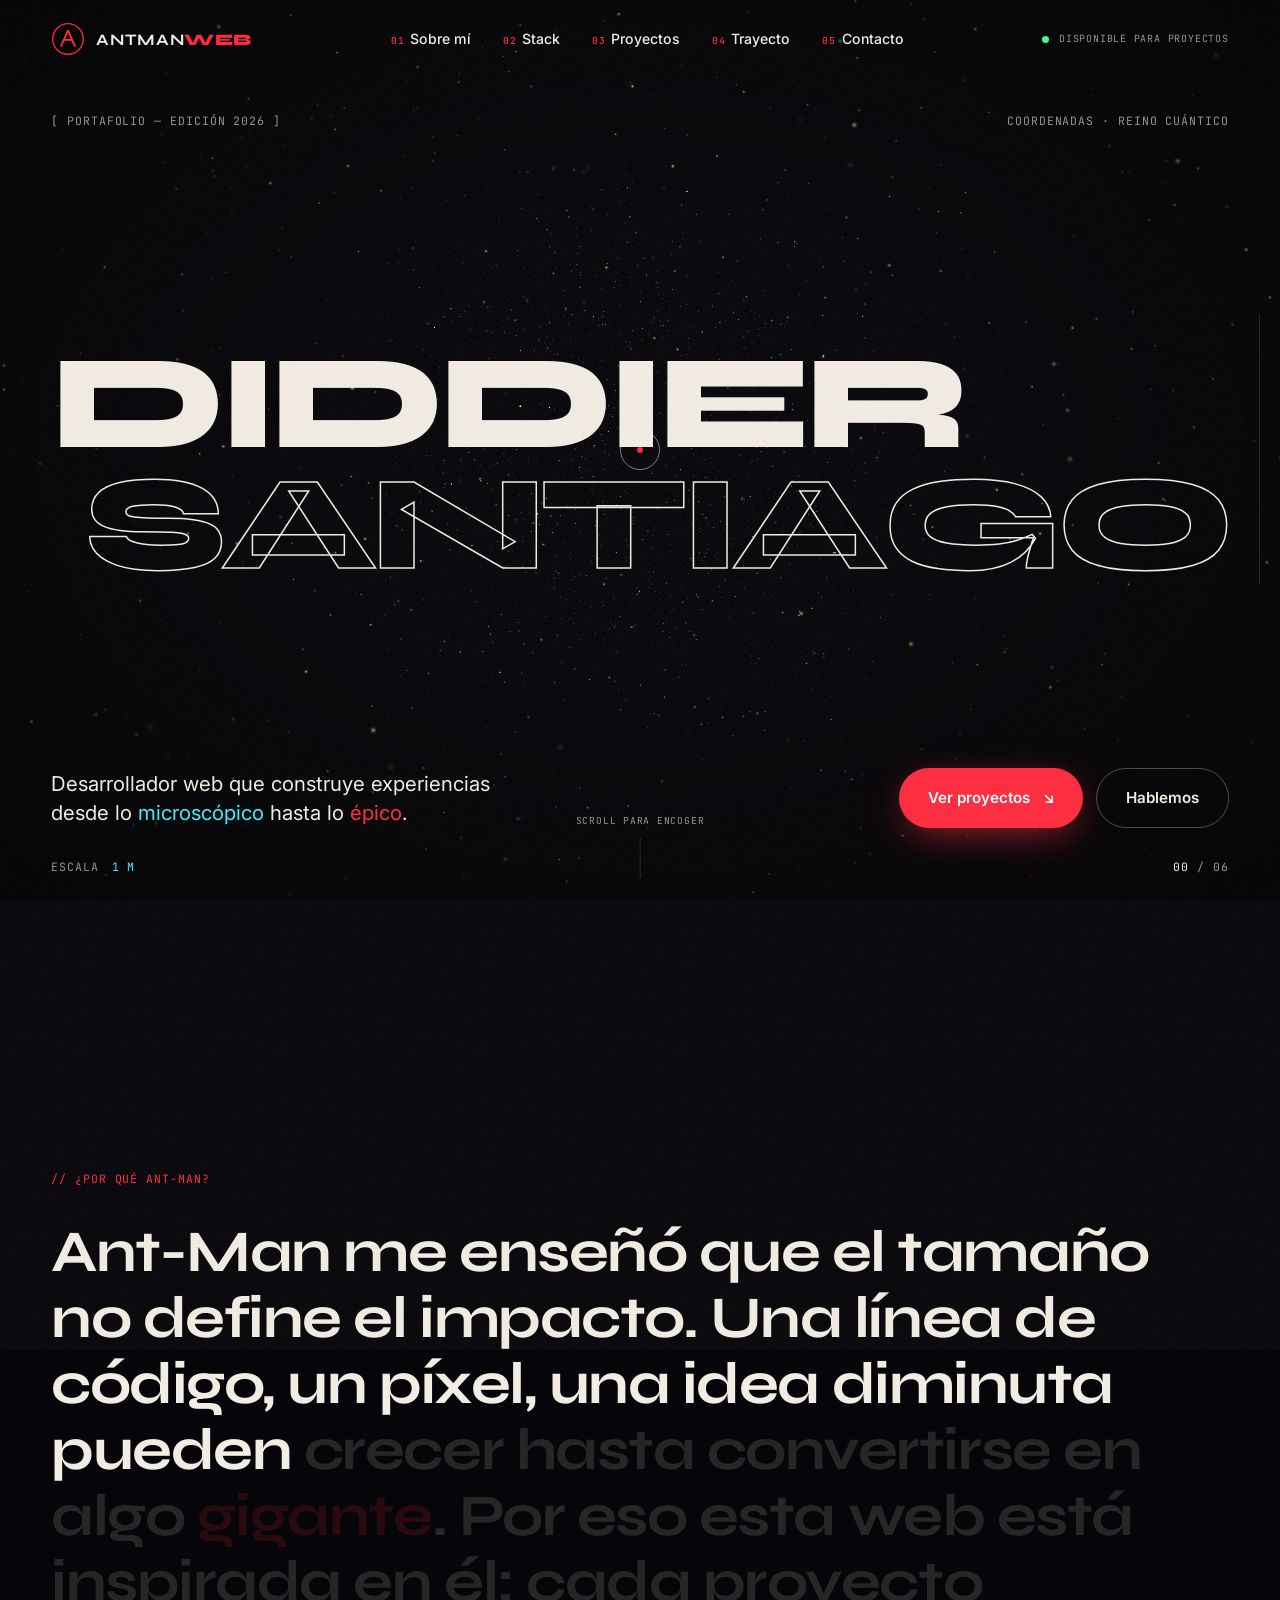
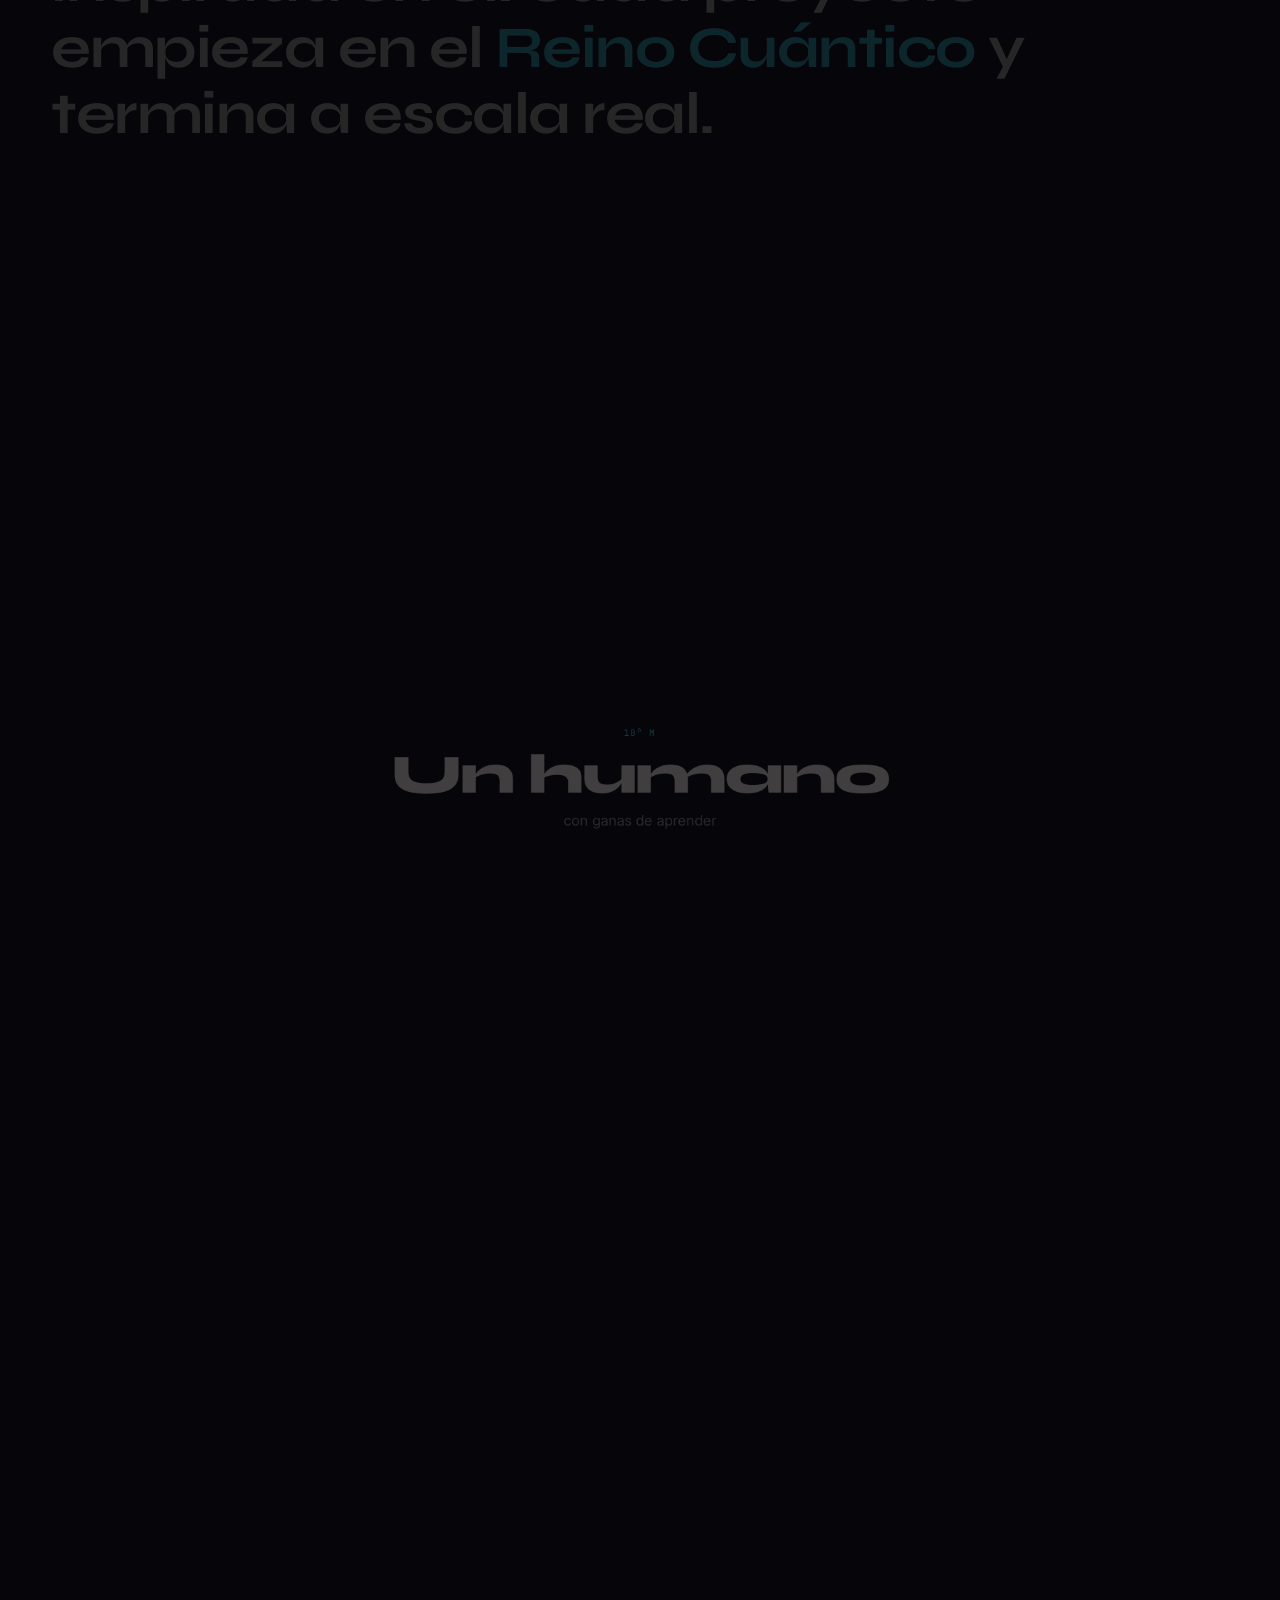
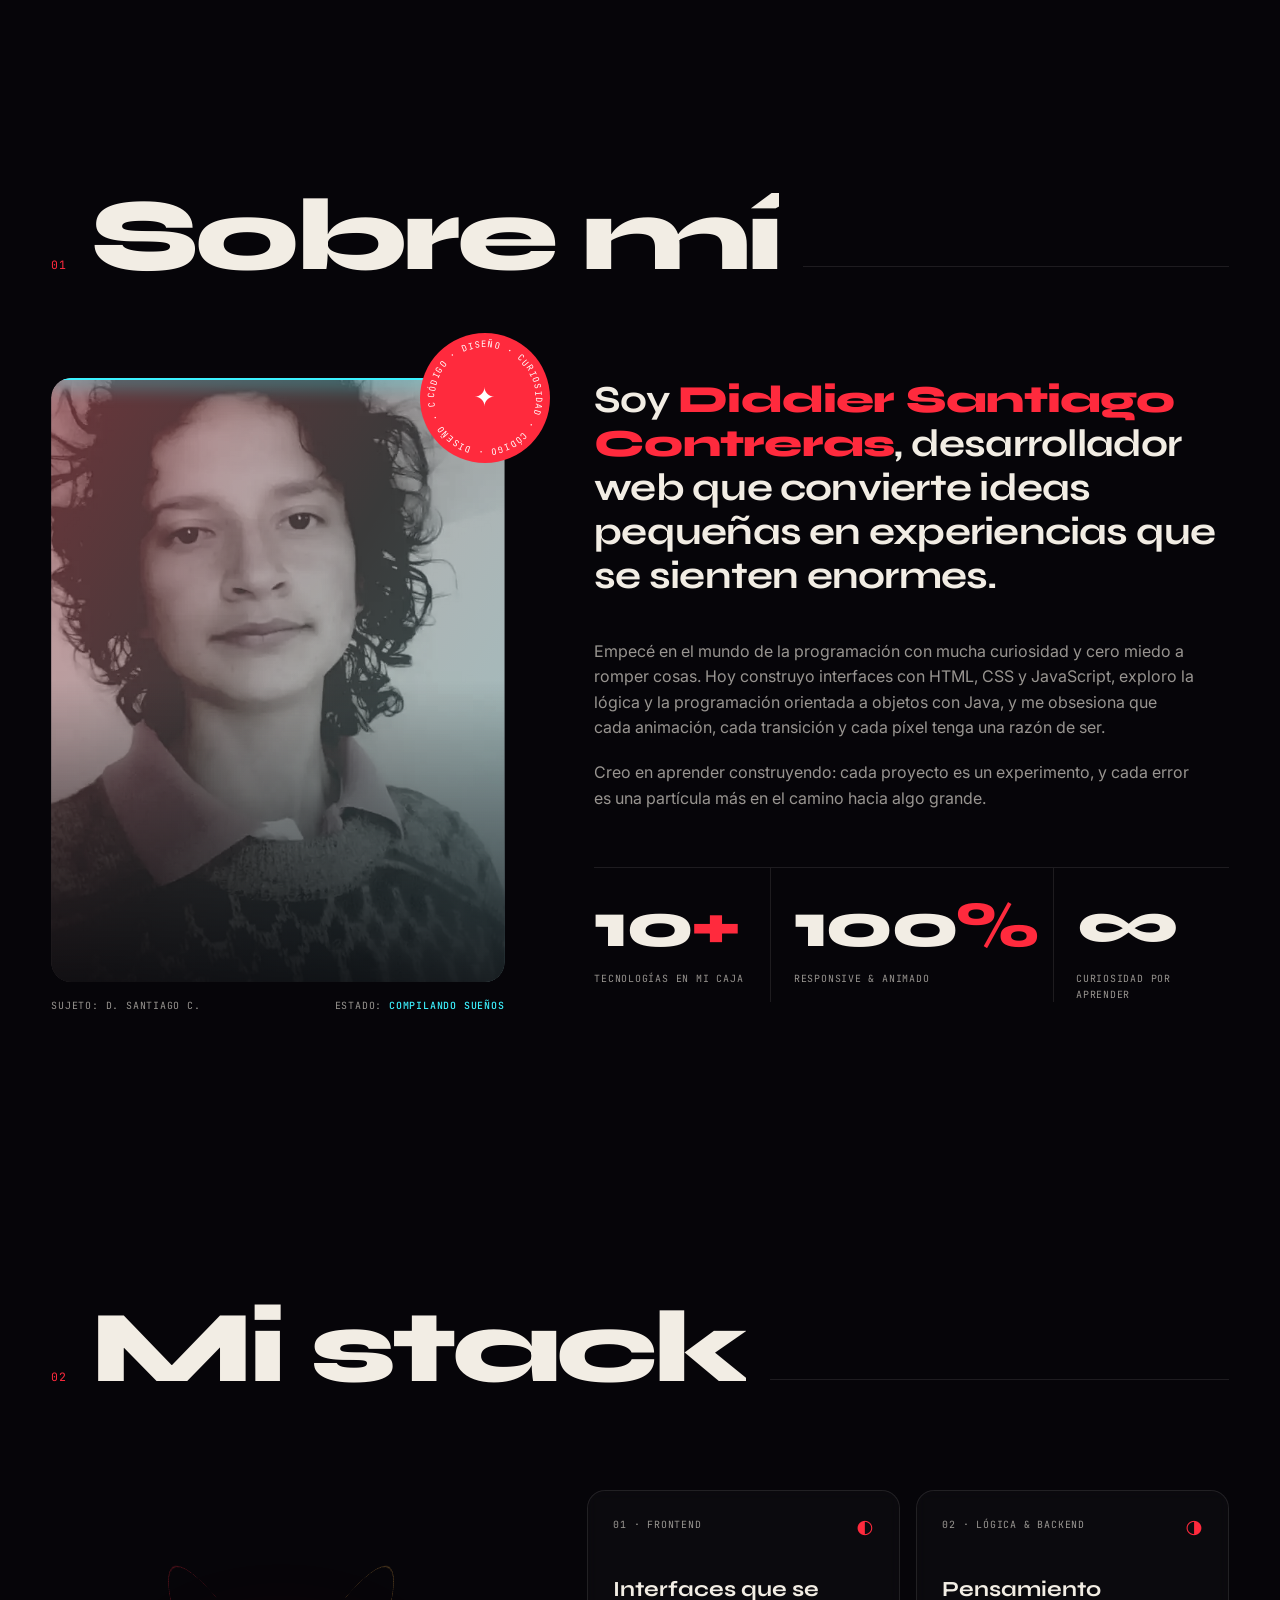
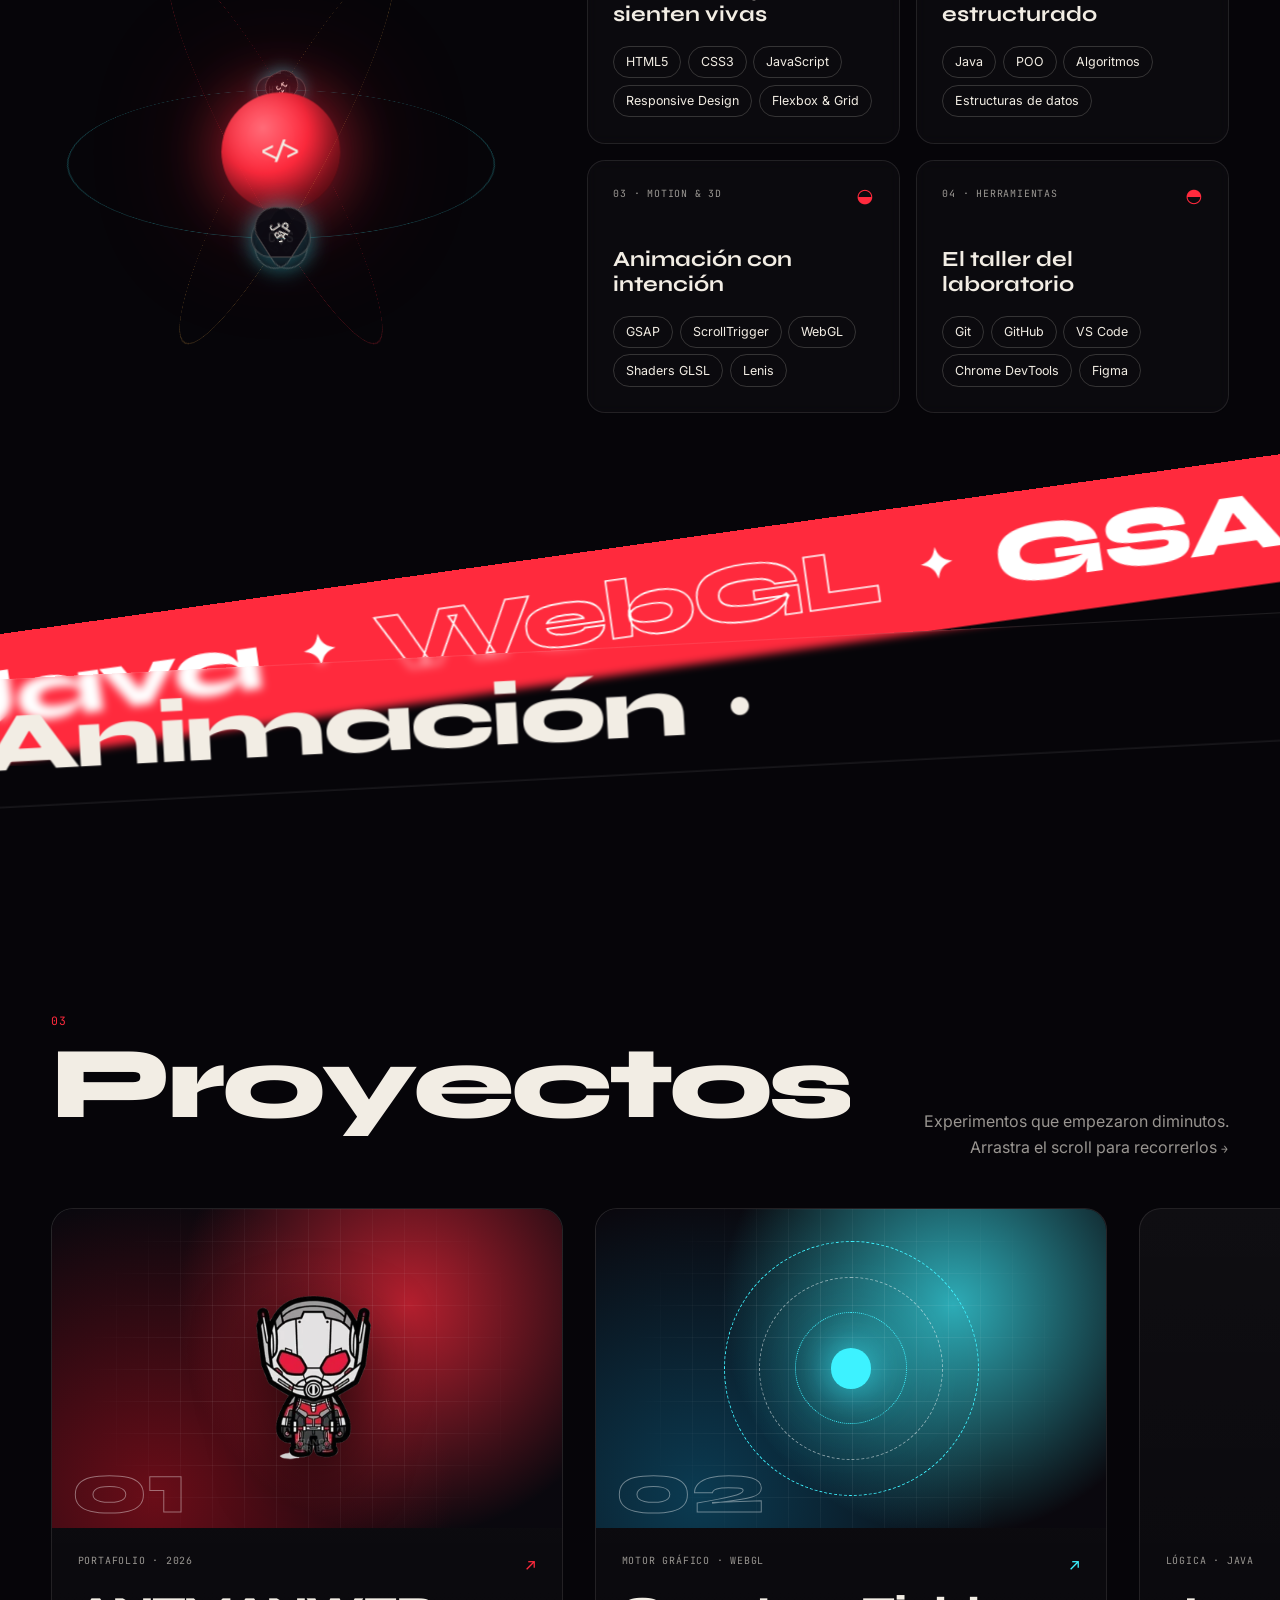
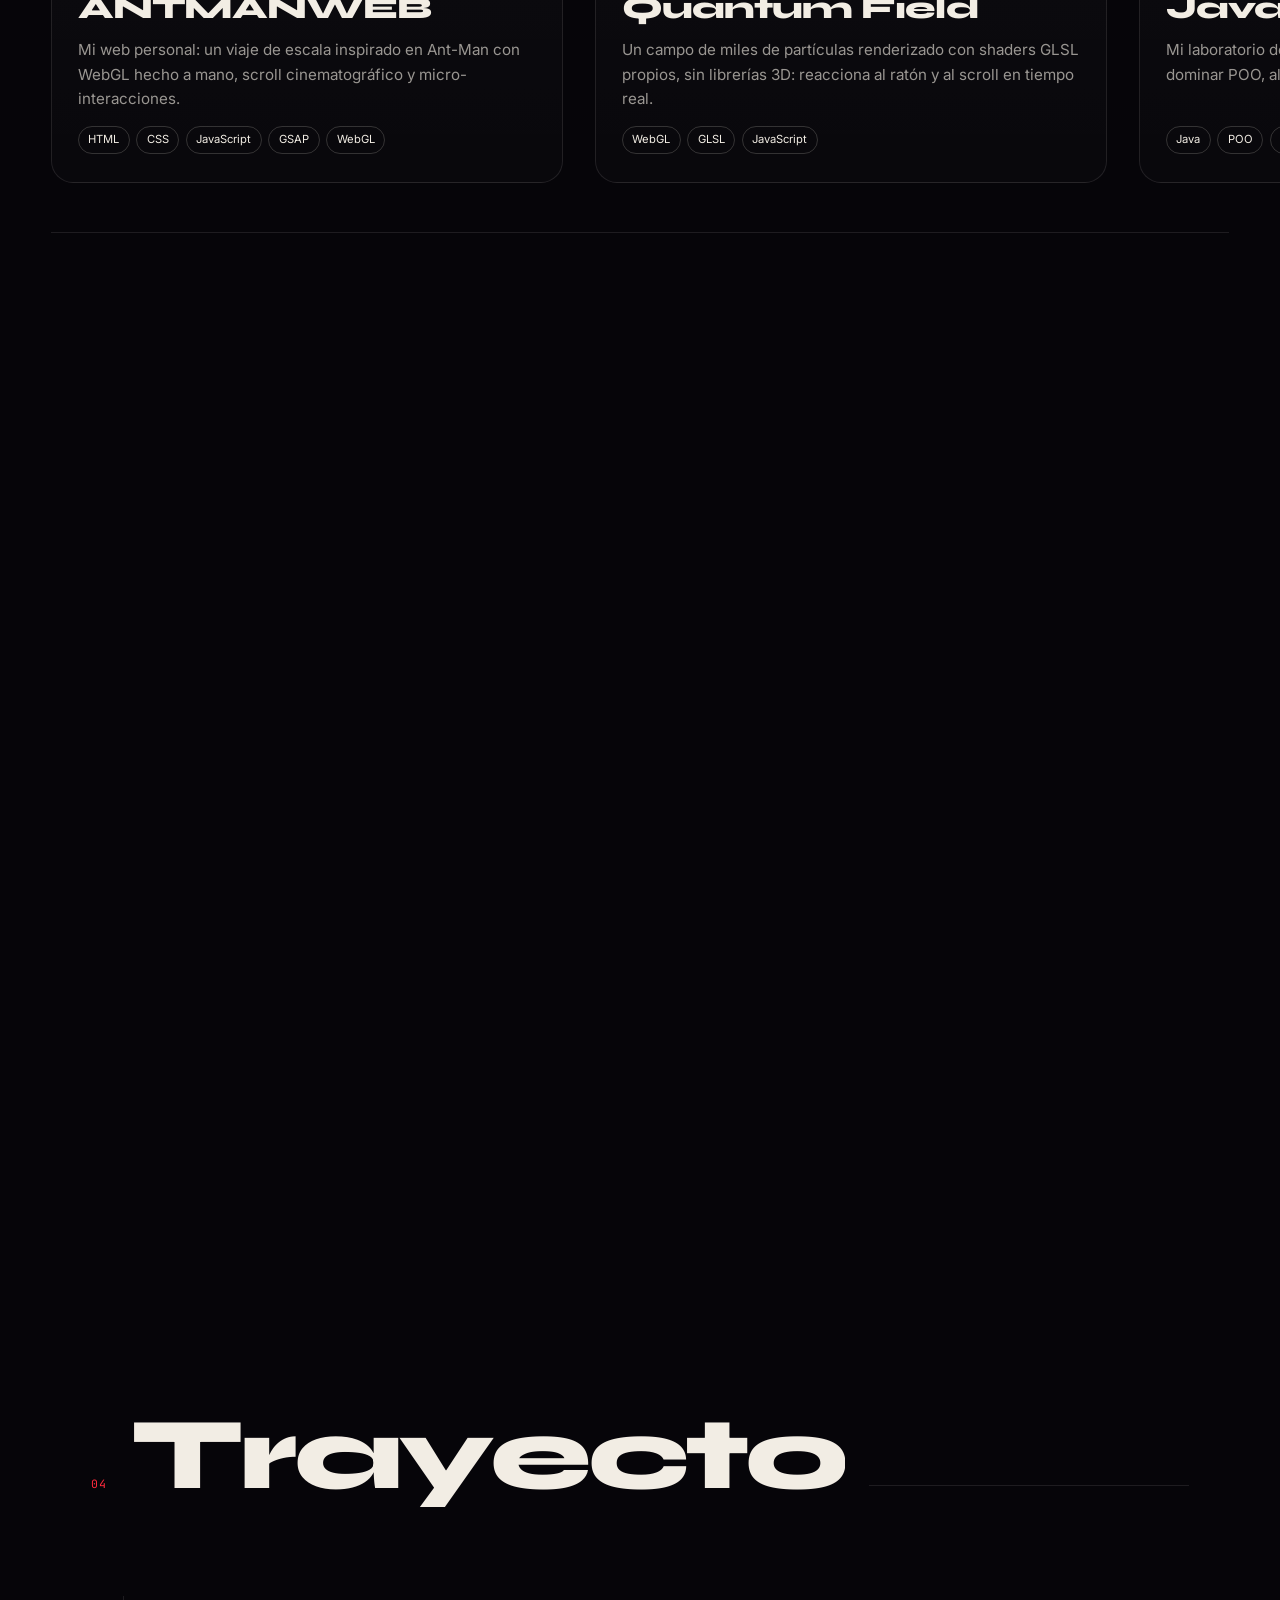
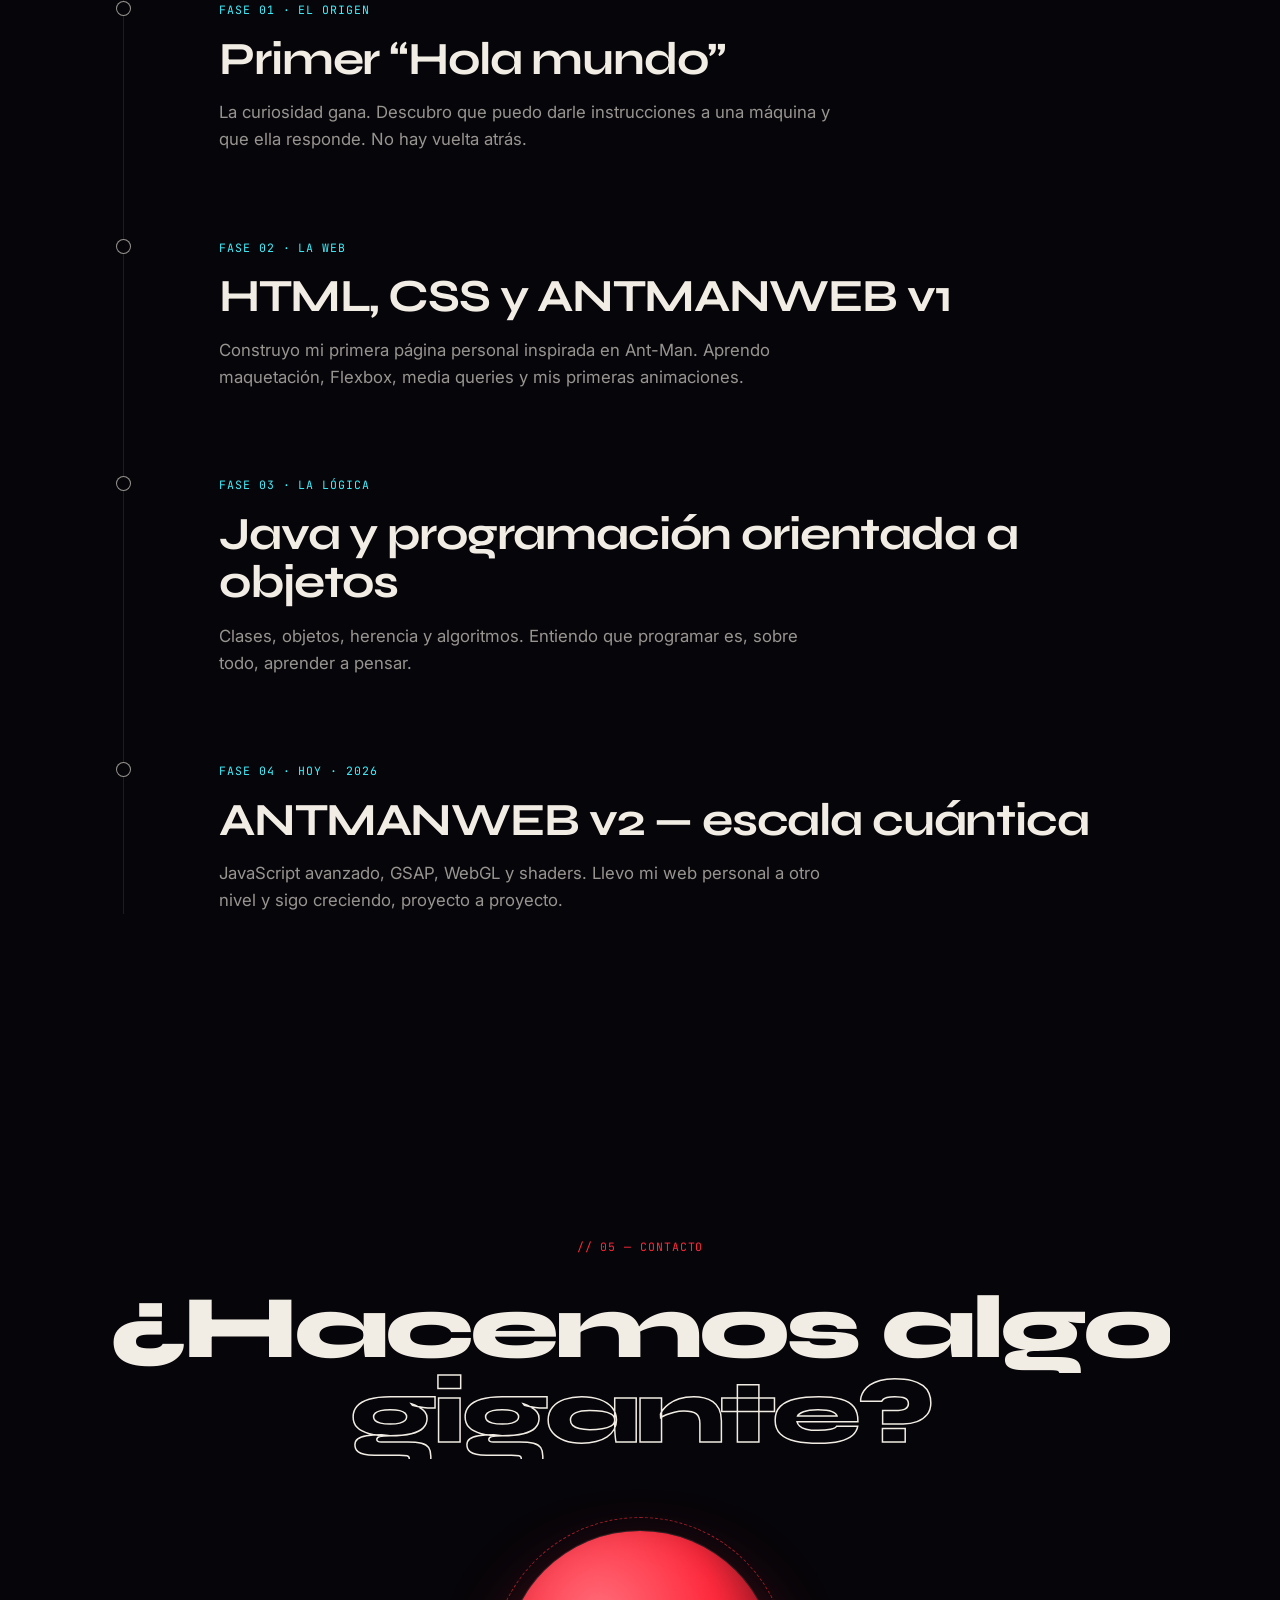
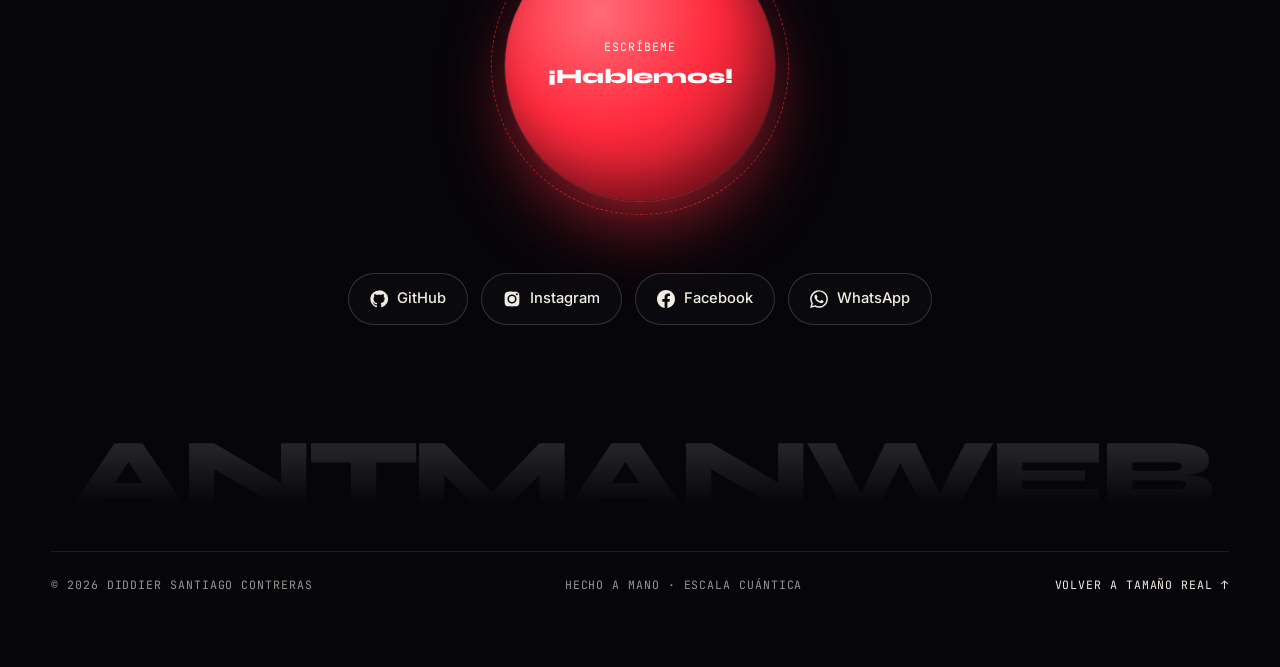
==== commit 77f5bd35: "Rediseño total: ANTMANWEB v2, viaje al Reino Cuántico - Campo de partículas WebGL con shaders GLSL p" ====
--- a/index.html
+++ b/index.html
@@ -1,100 +1,456 @@
-<!DOCTYPE html>
-<html lang="en">
-<head>
-    <meta charset="UTF-8">
-    <meta http-equiv="X-UA-Compatible" content="IE=edge">
-    <meta name="viewport" content="width=device-width, initial-scale=1.0">
-    <title>ANTMANWEB</title>
-
-    <link rel="shortcut icon" href="antman.jpg" type="image/x-icon">
-
-    <link rel="stylesheet" href="style.css">
-
-    <!--FONTS-->
-    <link rel="preconnect" href="https://fonts.googleapis.com">
-    <link rel="preconnect" href="https://fonts.gstatic.com" crossorigin>
-    <link href="https://fonts.googleapis.com/css2?family=Lexend+Exa&display=swap" rel="stylesheet">
-
-</head>
-<body>
-
-    <section class="home">
-        <div class="img-antman"><img src="antman.jpg" alt="ant">
-        </div>
-        <div class="barra-de-navegacion">
-            <header>
-                <p class="logo">ANTMAN WEB</p>
-                <div class="toggle"></div>
-                <div class="nav-menu">
-                    <ul>
-                        <li><a href="#active1" styyle='--i:1'class="active11">Home</a></li>
-                        <li><a href="#about" styyle='--i:2'class="active"> About</a> </li>
-                        <li><a href="a" styyle='--i:3'class="active"> Contact</a></li>
-                    </ul>
-                </div>
-            </header> 
-        </div>
-        <div class="content" id="acitve1">
-                <div class="text-box">
-                    <h2>ANTMAN</h2>
-                    <p>Mi nombre es Diddier Santiago Contreras, soy un joven que esta empezando en el mundo de la programación, se preguntarán, ¿Por que la pagína esta inspirada en Antman?<br><br>
-                    Asi que los invito a seguir bajando por la página. Para que encuentren mas información.</p>
-                    <a href="a">Read More</a>
-                </div>                 
-        </div>
-        
-    </section>
-
-    <hr>
-
-    <section class="about" id="about1">
-        <h2>About For Me</h2>
-        <p>
-            Lorem ipsum dolor sit amet consectetur adipisicing elit. Voluptas et veritatis pariatur asperiores alias corrupti tempore quaerat libero aliquid quos doloribus, mollitia maiores nulla at modi! Accusamus voluptatum beatae deserunt, officiis tenetur impedit! Officia recusandae veritatis rerum perspiciatis placeat nesciunt consequatur debitis deserunt. Laboriosam fugiat, illo voluptates velit possimus quam odit molestiae tenetur deleniti voluptatum architecto enim perferendis magnam ullam magni itaque quaerat natus vel. Explicabo voluptatem hic rerum maiores!
-        </p>
-    </section>
-
-    <div class="img-diddier">
-        <img src="img-diddier" alt="img-diddier" srcset="">
-    </div>
-
-    <div class="temas-domain">
-        <p>
-            LENGUAJES QUE UTLIZO
-        </p>
-    </div>
-
-    <section>
-        <div class="lenguajes">
-           <div class="html">
-            <h3>HTML</h3>
-           </div> 
-        
-
-            <div class="css">
-                <h3>CSS</h3>
-            </div>
-
-            <div class="java">
-                <h3>Java</h3>
-            </div>
-        </div>    
-    </section>
-    <script>
-        const menuToggle = document.querySelector('.toggle')
-        const navigation = document.querySelector('.nav-menu')
-        menuToggle.onclick = function(){
-            menuToggle.classList.toggle('active1')
-            navigation.classList.toggle('active1')
-        }
-    </script>
-
-    <footer>
-        <ul class="redes-sociales">
-            <li><a href="https://www.facebook.com/diddier.santiago/"><img src="facebook.png" alt="faceboock" class="face"></a></li>
-            <li><a href="https://www.instagram.com/diddiersantiago/"><img src="instagram.png" alt="instagram" class="insta"></a></li>
-            <li><a href="https://wa.me/message/BD5R7SAAQSZ6E1"><img src="whatsapp.png" alt="whatsapp" class="wasa"></a></li>
-        </ul>
-    </footer>
-</body>
-</html>+<!DOCTYPE html>
+<html lang="es" class="no-js">
+<head>
+  <meta charset="UTF-8">
+  <meta name="viewport" content="width=device-width, initial-scale=1.0">
+  <title>Diddier Santiago — Desarrollador Web · ANTMANWEB</title>
+  <meta name="description" content="Portafolio de Diddier Santiago Contreras: desarrollador web. Proyectos, herramientas y tecnologías — un viaje al Reino Cuántico del código.">
+  <meta name="theme-color" content="#060509">
+  <meta property="og:title" content="Diddier Santiago — ANTMANWEB">
+  <meta property="og:description" content="Las grandes ideas empiezan siendo diminutas. Portafolio de desarrollo web.">
+  <meta property="og:image" content="assets/img/antman.png">
+  <link rel="icon" href="assets/img/favicon.png" type="image/png">
+
+  <link rel="preconnect" href="https://fonts.googleapis.com">
+  <link rel="preconnect" href="https://fonts.gstatic.com" crossorigin>
+  <link href="https://fonts.googleapis.com/css2?family=Syne:wght@500;700;800&family=Inter:wght@300;400;500;600&family=JetBrains+Mono:wght@400;500&display=swap" rel="stylesheet">
+
+  <link rel="stylesheet" href="assets/css/main.css">
+  <script>document.documentElement.classList.replace('no-js', 'js');</script>
+</head>
+<body>
+
+  <!-- ============ LOADER ============ -->
+  <div class="loader" aria-hidden="true">
+    <div class="loader__panel loader__panel--top"></div>
+    <div class="loader__panel loader__panel--bottom"></div>
+    <div class="loader__inner">
+      <p class="loader__label mono">Calibrando partículas Pym</p>
+      <div class="loader__count"><span class="loader__num">000</span><span class="loader__pct">%</span></div>
+      <div class="loader__bar"><span></span></div>
+      <p class="loader__hint mono">Reduciendo escala · 1 : 1 → 1 : 10<sup>-35</sup></p>
+    </div>
+  </div>
+
+  <!-- ============ FX LAYERS ============ -->
+  <canvas class="quantum" aria-hidden="true"></canvas>
+  <div class="grain" aria-hidden="true"></div>
+  <div class="vignette" aria-hidden="true"></div>
+  <div class="cursor" aria-hidden="true"><div class="cursor__ring"><span class="cursor__label"></span></div><div class="cursor__dot"></div></div>
+
+  <!-- ============ HUD ============ -->
+  <div class="hud" aria-hidden="true">
+    <div class="hud__scale mono">
+      <span class="hud__k">Escala</span>
+      <span class="hud__v" data-hud-scale>1 m</span>
+    </div>
+    <div class="hud__progress"><span></span></div>
+    <div class="hud__section mono"><span data-hud-index>00</span> / 06</div>
+  </div>
+
+  <!-- ============ NAV ============ -->
+  <header class="nav">
+    <a href="#top" class="nav__logo" data-cursor="Inicio" aria-label="Inicio">
+      <span class="nav__logo-mark">
+        <svg viewBox="0 0 40 40" aria-hidden="true"><circle cx="20" cy="20" r="18" fill="none" stroke="currentColor" stroke-width="1.5"/><path d="M12 28 L20 10 L28 28 M15.5 21 H24.5" fill="none" stroke="currentColor" stroke-width="2.2" stroke-linecap="round" stroke-linejoin="round"/></svg>
+      </span>
+      <span class="nav__logo-text">ANTMAN<b>WEB</b></span>
+    </a>
+    <nav class="nav__links" aria-label="Principal">
+      <a href="#about" data-scramble><span class="mono">01</span>Sobre mí</a>
+      <a href="#stack" data-scramble><span class="mono">02</span>Stack</a>
+      <a href="#projects" data-scramble><span class="mono">03</span>Proyectos</a>
+      <a href="#journey" data-scramble><span class="mono">04</span>Trayecto</a>
+      <a href="#contact" data-scramble><span class="mono">05</span>Contacto</a>
+    </nav>
+    <div class="nav__status mono"><i></i>Disponible para proyectos</div>
+    <button class="nav__burger" aria-label="Abrir menú" aria-expanded="false"><span></span><span></span></button>
+  </header>
+
+  <div class="menu" aria-hidden="true">
+    <div class="menu__bg"></div>
+    <nav class="menu__links" aria-label="Móvil">
+      <a href="#about"><span class="mono">01</span>Sobre mí</a>
+      <a href="#stack"><span class="mono">02</span>Stack</a>
+      <a href="#projects"><span class="mono">03</span>Proyectos</a>
+      <a href="#journey"><span class="mono">04</span>Trayecto</a>
+      <a href="#contact"><span class="mono">05</span>Contacto</a>
+    </nav>
+    <p class="menu__foot mono">Diddier Santiago · ANTMANWEB</p>
+  </div>
+
+  <main id="top">
+
+    <!-- ============ HERO ============ -->
+    <section class="hero" data-section="00" data-scale="1 m">
+      <div class="hero__meta mono">
+        <span>[ Portafolio — Edición 2026 ]</span>
+        <span class="hero__coords">Coordenadas · Reino Cuántico</span>
+      </div>
+
+      <h1 class="hero__title" aria-label="Diddier Santiago">
+        <span class="hero__line"><span class="split" data-split>DIDDIER</span></span>
+        <span class="hero__line hero__line--outline"><span class="split" data-split>SANTIAGO</span></span>
+      </h1>
+
+      <div class="hero__mascot" data-cursor="Encoger">
+        <div class="hero__halo"></div>
+        <div class="hero__orbit hero__orbit--1"></div>
+        <div class="hero__orbit hero__orbit--2"></div>
+        <img src="assets/img/antman.webp" alt="Ant-Man, mascota de ANTMANWEB" width="565" height="600">
+      </div>
+
+      <div class="hero__bottom">
+        <p class="hero__lead">
+          <span class="reveal-line">Desarrollador web que construye experiencias</span>
+          <span class="reveal-line">desde lo <em>microscópico</em> hasta lo <em class="red">épico</em>.</span>
+        </p>
+        <div class="hero__actions">
+          <a href="#projects" class="btn btn--primary magnetic" data-cursor="Ver"><span>Ver proyectos</span><i>↘</i></a>
+          <a href="#contact" class="btn btn--ghost magnetic" data-cursor="Hola"><span>Hablemos</span></a>
+        </div>
+      </div>
+
+      <div class="hero__scroll mono"><span>Scroll para encoger</span><i></i></div>
+    </section>
+
+    <!-- ============ MANIFESTO ============ -->
+    <section class="manifesto" data-section="00" data-scale="1 cm">
+      <p class="eyebrow mono">// ¿Por qué Ant-Man?</p>
+      <p class="manifesto__text" data-words>
+        Ant-Man me enseñó que el tamaño no define el impacto. Una línea de código, un píxel, una idea diminuta
+        pueden crecer hasta convertirse en algo <span class="hl">gigante</span>. Por eso esta web está inspirada en él:
+        cada proyecto empieza en el <span class="hl hl--cyan">Reino Cuántico</span> y termina a escala real.
+      </p>
+    </section>
+
+    <!-- ============ SCALE DIVE ============ -->
+    <section class="dive" data-section="00" aria-label="Viaje de escala">
+      <div class="dive__stage">
+        <div class="dive__rings" aria-hidden="true">
+          <i></i><i></i><i></i><i></i><i></i><i></i>
+        </div>
+        <div class="dive__layer" data-dive-scale="1 m">
+          <span class="dive__unit mono">10⁰ m</span>
+          <h3>Un humano</h3>
+          <p>con ganas de aprender</p>
+        </div>
+        <div class="dive__layer" data-dive-scale="1 mm">
+          <span class="dive__unit mono">10⁻³ m</span>
+          <h3>Una hormiga</h3>
+          <p>persistente y en equipo</p>
+        </div>
+        <div class="dive__layer" data-dive-scale="1 µm">
+          <span class="dive__unit mono">10⁻⁶ m</span>
+          <h3>Un píxel</h3>
+          <p>donde se cuida cada detalle</p>
+        </div>
+        <div class="dive__layer" data-dive-scale="1 nm">
+          <span class="dive__unit mono">10⁻⁹ m</span>
+          <h3>Una línea de código</h3>
+          <p>&lt;que lo cambia todo /&gt;</p>
+        </div>
+        <div class="dive__layer dive__layer--final" data-dive-scale="10⁻³⁵ m">
+          <span class="dive__unit mono">Escala de Planck</span>
+          <h3>Reino<br>Cuántico</h3>
+          <p>donde nacen las ideas</p>
+        </div>
+      </div>
+    </section>
+
+    <!-- ============ ABOUT ============ -->
+    <section class="about" id="about" data-section="01" data-scale="1 : 1">
+      <div class="section-head">
+        <span class="section-head__num mono">01</span>
+        <h2 class="section-head__title"><span class="split" data-split>Sobre mí</span></h2>
+        <span class="section-head__line"></span>
+      </div>
+
+      <div class="about__grid">
+        <figure class="about__photo" data-cursor="Hola 👋">
+          <div class="about__photo-frame">
+            <picture>
+              <source srcset="assets/img/diddier.webp" type="image/webp">
+              <img src="assets/img/diddier.jpg" alt="Retrato de Diddier Santiago Contreras" width="900" height="1200" loading="lazy">
+            </picture>
+            <div class="about__photo-scan"></div>
+          </div>
+          <figcaption class="mono">
+            <span>SUJETO: D. SANTIAGO C.</span>
+            <span>ESTADO: <b>COMPILANDO SUEÑOS</b></span>
+          </figcaption>
+          <div class="about__badge">
+            <svg viewBox="0 0 200 200" aria-hidden="true">
+              <defs><path id="circlePath" d="M100,100 m-78,0 a78,78 0 1,1 156,0 a78,78 0 1,1 -156,0"/></defs>
+              <text><textPath href="#circlePath">CÓDIGO · DISEÑO · CURIOSIDAD · CÓDIGO · DISEÑO · CURIOSIDAD ·</textPath></text>
+            </svg>
+            <span>✦</span>
+          </div>
+        </figure>
+
+        <div class="about__content">
+          <p class="about__big">
+            Soy <strong>Diddier Santiago Contreras</strong>, desarrollador web que convierte ideas pequeñas en experiencias que se sienten enormes.
+          </p>
+          <p class="about__text">
+            Empecé en el mundo de la programación con mucha curiosidad y cero miedo a romper cosas. Hoy construyo interfaces
+            con HTML, CSS y JavaScript, exploro la lógica y la programación orientada a objetos con Java, y me obsesiona
+            que cada animación, cada transición y cada píxel tenga una razón de ser.
+          </p>
+          <p class="about__text">
+            Creo en aprender construyendo: cada proyecto es un experimento, y cada error es una partícula más
+            en el camino hacia algo grande.
+          </p>
+
+          <div class="stats">
+            <div class="stat">
+              <span class="stat__num" data-count="10">0</span><span class="stat__suffix">+</span>
+              <span class="stat__label mono">Tecnologías en mi caja</span>
+            </div>
+            <div class="stat">
+              <span class="stat__num" data-count="100">0</span><span class="stat__suffix">%</span>
+              <span class="stat__label mono">Responsive & animado</span>
+            </div>
+            <div class="stat">
+              <span class="stat__num">∞</span>
+              <span class="stat__label mono">Curiosidad por aprender</span>
+            </div>
+          </div>
+        </div>
+      </div>
+    </section>
+
+    <!-- ============ STACK ============ -->
+    <section class="stack" id="stack" data-section="02" data-scale="1 : 1">
+      <div class="section-head">
+        <span class="section-head__num mono">02</span>
+        <h2 class="section-head__title"><span class="split" data-split>Mi stack</span></h2>
+        <span class="section-head__line"></span>
+      </div>
+
+      <div class="stack__grid">
+        <div class="atom" aria-hidden="true">
+          <div class="atom__nucleus"><span>&lt;/&gt;</span></div>
+          <div class="atom__orbit atom__orbit--a"><div class="atom__e"><b>HTML</b></div><div class="atom__e atom__e--2"><b>CSS</b></div></div>
+          <div class="atom__orbit atom__orbit--b"><div class="atom__e"><b>JS</b></div><div class="atom__e atom__e--2"><b>Java</b></div></div>
+          <div class="atom__orbit atom__orbit--c"><div class="atom__e"><b>Git</b></div><div class="atom__e atom__e--2"><b>GSAP</b></div></div>
+        </div>
+
+        <div class="stack__cards">
+          <article class="tcard" data-cursor="">
+            <header><span class="mono">01 · Frontend</span><span class="tcard__ico">◐</span></header>
+            <h3>Interfaces que se sienten vivas</h3>
+            <ul class="chips">
+              <li>HTML5</li><li>CSS3</li><li>JavaScript</li><li>Responsive Design</li><li>Flexbox &amp; Grid</li>
+            </ul>
+          </article>
+          <article class="tcard">
+            <header><span class="mono">02 · Lógica &amp; Backend</span><span class="tcard__ico">◑</span></header>
+            <h3>Pensamiento estructurado</h3>
+            <ul class="chips">
+              <li>Java</li><li>POO</li><li>Algoritmos</li><li>Estructuras de datos</li>
+            </ul>
+          </article>
+          <article class="tcard">
+            <header><span class="mono">03 · Motion &amp; 3D</span><span class="tcard__ico">◒</span></header>
+            <h3>Animación con intención</h3>
+            <ul class="chips">
+              <li>GSAP</li><li>ScrollTrigger</li><li>WebGL</li><li>Shaders GLSL</li><li>Lenis</li>
+            </ul>
+          </article>
+          <article class="tcard">
+            <header><span class="mono">04 · Herramientas</span><span class="tcard__ico">◓</span></header>
+            <h3>El taller del laboratorio</h3>
+            <ul class="chips">
+              <li>Git</li><li>GitHub</li><li>VS Code</li><li>Chrome DevTools</li><li>Figma</li>
+            </ul>
+          </article>
+        </div>
+      </div>
+
+      <div class="marquee" aria-hidden="true">
+        <div class="marquee__row">
+          <div class="marquee__track">
+            <span>HTML</span><i>✦</i><span>CSS</span><i>✦</i><span class="o">JavaScript</span><i>✦</i><span>Java</span><i>✦</i><span class="o">WebGL</span><i>✦</i><span>GSAP</span><i>✦</i><span class="o">Git</span><i>✦</i>
+          </div>
+        </div>
+        <div class="marquee__row marquee__row--rev">
+          <div class="marquee__track">
+            <span class="o">Diseño</span><i>●</i><span>Animación</span><i>●</i><span class="o">Rendimiento</span><i>●</i><span>Accesibilidad</span><i>●</i><span class="o">Detalle</span><i>●</i><span>Curiosidad</span><i>●</i>
+          </div>
+        </div>
+      </div>
+    </section>
+
+    <!-- ============ PROJECTS ============ -->
+    <section class="projects" id="projects" data-section="03" data-scale="1 : 1">
+      <div class="projects__pin">
+        <div class="projects__intro">
+          <div class="section-head section-head--stack">
+            <span class="section-head__num mono">03</span>
+            <h2 class="section-head__title"><span class="split" data-split>Proyectos</span></h2>
+          </div>
+          <p class="projects__lead">Experimentos que empezaron diminutos.<br>Arrastra el scroll para recorrerlos <span class="mono">→</span></p>
+        </div>
+
+        <div class="projects__track">
+          <!-- Para añadir un proyecto: duplica un <article class="pcard"> y cambia textos, tags, colores (--a / --b) y enlace -->
+          <article class="pcard" style="--a:#ff2a3d; --b:#6a0d18;">
+            <a href="https://github.com/diddiersantiago/ANTMANWEB" target="_blank" rel="noopener" class="pcard__link" data-cursor="Abrir ↗">
+              <div class="pcard__art">
+                <div class="pcard__art-grid"></div>
+                <img src="assets/img/antman.webp" alt="" class="pcard__art-img" loading="lazy">
+                <span class="pcard__num">01</span>
+              </div>
+              <div class="pcard__body">
+                <div class="pcard__top mono"><span>Portafolio · 2026</span><span>↗</span></div>
+                <h3>ANTMANWEB</h3>
+                <p>Mi web personal: un viaje de escala inspirado en Ant-Man con WebGL hecho a mano, scroll cinematográfico y micro-interacciones.</p>
+                <ul class="chips chips--sm"><li>HTML</li><li>CSS</li><li>JavaScript</li><li>GSAP</li><li>WebGL</li></ul>
+              </div>
+            </a>
+          </article>
+
+          <article class="pcard" style="--a:#3df2ff; --b:#0b3b52;">
+            <a href="https://github.com/diddiersantiago/ANTMANWEB/blob/master/assets/js/quantum.js" target="_blank" rel="noopener" class="pcard__link" data-cursor="Código ↗">
+              <div class="pcard__art pcard__art--particles">
+                <div class="pcard__art-grid"></div>
+                <div class="pcard__vortex"><i></i><i></i><i></i><i></i></div>
+                <span class="pcard__num">02</span>
+              </div>
+              <div class="pcard__body">
+                <div class="pcard__top mono"><span>Motor gráfico · WebGL</span><span>↗</span></div>
+                <h3>Quantum Field</h3>
+                <p>Un campo de miles de partículas renderizado con shaders GLSL propios, sin librerías 3D: reacciona al ratón y al scroll en tiempo real.</p>
+                <ul class="chips chips--sm"><li>WebGL</li><li>GLSL</li><li>JavaScript</li></ul>
+              </div>
+            </a>
+          </article>
+
+          <article class="pcard" style="--a:#ffb84d; --b:#5a3008;">
+            <a href="https://github.com/diddiersantiago" target="_blank" rel="noopener" class="pcard__link" data-cursor="GitHub ↗">
+              <div class="pcard__art pcard__art--code">
+                <div class="pcard__art-grid"></div>
+                <pre class="pcard__code mono" aria-hidden="true"><b>public class</b> Hormiga {
+  <b>int</b> fuerza = <i>50</i>;
+  <b>void</b> levantar(<b>int</b> peso) {
+    <b>if</b> (peso &lt;= fuerza * <i>50</i>)
+      System.out.println(<s>"¡Hecho!"</s>);
+  }
+}</pre>
+                <span class="pcard__num">03</span>
+              </div>
+              <div class="pcard__body">
+                <div class="pcard__top mono"><span>Lógica · Java</span><span>↗</span></div>
+                <h3>Java Lab</h3>
+                <p>Mi laboratorio de lógica: ejercicios y aplicaciones en Java para dominar POO, algoritmos y estructuras de datos.</p>
+                <ul class="chips chips--sm"><li>Java</li><li>POO</li><li>Algoritmos</li></ul>
+              </div>
+            </a>
+          </article>
+
+          <article class="pcard pcard--cta" style="--a:#f2ede4; --b:#2a2730;">
+            <a href="#contact" class="pcard__link" data-cursor="Hablemos">
+              <div class="pcard__art pcard__art--cta">
+                <span class="pcard__plus">+</span>
+                <span class="pcard__num">04</span>
+              </div>
+              <div class="pcard__body">
+                <div class="pcard__top mono"><span>Próximamente</span><span>→</span></div>
+                <h3>Tu proyecto</h3>
+                <p>El siguiente experimento podría ser el tuyo. ¿Tienes una idea diminuta? Hagámosla gigante.</p>
+                <ul class="chips chips--sm"><li>Idea</li><li>Diseño</li><li>Código</li></ul>
+              </div>
+            </a>
+          </article>
+        </div>
+
+        <div class="projects__bar"><span></span></div>
+      </div>
+    </section>
+
+    <!-- ============ JOURNEY ============ -->
+    <section class="journey" id="journey" data-section="04" data-scale="1 : 1">
+      <div class="section-head">
+        <span class="section-head__num mono">04</span>
+        <h2 class="section-head__title"><span class="split" data-split>Trayecto</span></h2>
+        <span class="section-head__line"></span>
+      </div>
+
+      <div class="timeline">
+        <div class="timeline__line"><span></span></div>
+        <article class="tl-item">
+          <span class="tl-item__dot"></span>
+          <span class="tl-item__when mono">Fase 01 · El origen</span>
+          <h3>Primer “Hola mundo”</h3>
+          <p>La curiosidad gana. Descubro que puedo darle instrucciones a una máquina y que ella responde. No hay vuelta atrás.</p>
+        </article>
+        <article class="tl-item">
+          <span class="tl-item__dot"></span>
+          <span class="tl-item__when mono">Fase 02 · La web</span>
+          <h3>HTML, CSS y ANTMANWEB v1</h3>
+          <p>Construyo mi primera página personal inspirada en Ant-Man. Aprendo maquetación, Flexbox, media queries y mis primeras animaciones.</p>
+        </article>
+        <article class="tl-item">
+          <span class="tl-item__dot"></span>
+          <span class="tl-item__when mono">Fase 03 · La lógica</span>
+          <h3>Java y programación orientada a objetos</h3>
+          <p>Clases, objetos, herencia y algoritmos. Entiendo que programar es, sobre todo, aprender a pensar.</p>
+        </article>
+        <article class="tl-item">
+          <span class="tl-item__dot"></span>
+          <span class="tl-item__when mono">Fase 04 · Hoy · 2026</span>
+          <h3>ANTMANWEB v2 — escala cuántica</h3>
+          <p>JavaScript avanzado, GSAP, WebGL y shaders. Llevo mi web personal a otro nivel y sigo creciendo, proyecto a proyecto.</p>
+        </article>
+      </div>
+    </section>
+
+    <!-- ============ CONTACT ============ -->
+    <section class="contact" id="contact" data-section="05" data-scale="∞">
+      <p class="eyebrow mono">// 05 — Contacto</p>
+      <h2 class="contact__title">
+        <span class="contact__row"><span class="split" data-split>¿Hacemos algo</span></span>
+        <span class="contact__row contact__row--outline"><span class="split" data-split>gigante?</span></span>
+      </h2>
+
+      <a href="https://wa.me/message/BD5R7SAAQSZ6E1" target="_blank" rel="noopener" class="contact__orb magnetic" data-cursor="WhatsApp">
+        <span class="contact__orb-inner">
+          <span class="mono">Escríbeme</span>
+          <b>¡Hablemos!</b>
+        </span>
+      </a>
+
+      <ul class="socials">
+        <li><a href="https://github.com/diddiersantiago" target="_blank" rel="noopener" class="social magnetic" data-cursor="GitHub">
+          <svg viewBox="0 0 24 24" aria-hidden="true"><path fill="currentColor" d="M12 .5a11.5 11.5 0 0 0-3.64 22.41c.58.1.79-.25.79-.56v-2c-3.2.7-3.88-1.37-3.88-1.37-.52-1.33-1.28-1.69-1.28-1.69-1.05-.72.08-.7.08-.7 1.16.08 1.77 1.19 1.77 1.19 1.03 1.77 2.7 1.26 3.36.96.1-.75.4-1.26.73-1.55-2.55-.29-5.24-1.28-5.24-5.69 0-1.26.45-2.29 1.19-3.1-.12-.29-.52-1.46.11-3.05 0 0 .97-.31 3.17 1.18a11 11 0 0 1 5.77 0c2.2-1.49 3.17-1.18 3.17-1.18.63 1.59.23 2.76.11 3.05.74.81 1.19 1.84 1.19 3.1 0 4.42-2.7 5.4-5.26 5.68.41.36.78 1.06.78 2.14v3.17c0 .31.21.67.8.56A11.5 11.5 0 0 0 12 .5Z"/></svg>
+          <span>GitHub</span></a></li>
+        <li><a href="https://www.instagram.com/diddiersantiago/" target="_blank" rel="noopener" class="social magnetic" data-cursor="Instagram">
+          <svg viewBox="0 0 24 24" aria-hidden="true"><path fill="currentColor" d="M12 2.2c3.2 0 3.58 0 4.85.07 3.25.15 4.77 1.69 4.92 4.92.06 1.27.07 1.65.07 4.85s-.01 3.58-.07 4.85c-.15 3.23-1.66 4.77-4.92 4.92-1.27.06-1.65.07-4.85.07s-3.58-.01-4.85-.07c-3.26-.15-4.77-1.7-4.92-4.92C2.17 15.58 2.16 15.2 2.16 12s.01-3.58.07-4.85C2.38 3.92 3.9 2.38 7.15 2.23 8.42 2.17 8.8 2.16 12 2.16Zm0 3.68a6.12 6.12 0 1 0 0 12.24 6.12 6.12 0 0 0 0-12.24Zm0 10.1a3.98 3.98 0 1 1 0-7.96 3.98 3.98 0 0 1 0 7.96Zm6.4-11.8a1.44 1.44 0 1 0 0 2.88 1.44 1.44 0 0 0 0-2.88Z"/></svg>
+          <span>Instagram</span></a></li>
+        <li><a href="https://www.facebook.com/diddier.santiago/" target="_blank" rel="noopener" class="social magnetic" data-cursor="Facebook">
+          <svg viewBox="0 0 24 24" aria-hidden="true"><path fill="currentColor" d="M24 12.07C24 5.41 18.63 0 12 0S0 5.4 0 12.07C0 18.1 4.39 23.1 10.13 24v-8.44H7.08v-3.49h3.04V9.41c0-3.02 1.8-4.7 4.54-4.7 1.31 0 2.68.24 2.68.24v2.97h-1.5c-1.5 0-1.96.93-1.96 1.89v2.26h3.32l-.53 3.5h-2.8V24C19.62 23.1 24 18.1 24 12.07Z"/></svg>
+          <span>Facebook</span></a></li>
+        <li><a href="https://wa.me/message/BD5R7SAAQSZ6E1" target="_blank" rel="noopener" class="social magnetic" data-cursor="WhatsApp">
+          <svg viewBox="0 0 24 24" aria-hidden="true"><path fill="currentColor" d="M17.47 14.38c-.3-.15-1.76-.87-2.03-.97-.27-.1-.47-.15-.67.15-.2.3-.77.97-.94 1.16-.17.2-.35.22-.65.07-.3-.15-1.26-.46-2.4-1.48-.89-.79-1.49-1.77-1.66-2.07-.17-.3-.02-.46.13-.6.13-.14.3-.35.45-.52.15-.18.2-.3.3-.5.1-.2.05-.37-.03-.52-.07-.15-.67-1.62-.92-2.22-.24-.58-.49-.5-.67-.51h-.57c-.2 0-.52.07-.8.37-.27.3-1.04 1.02-1.04 2.48s1.07 2.88 1.21 3.08c.15.2 2.1 3.2 5.08 4.49.71.3 1.26.49 1.7.63.71.22 1.36.19 1.87.12.57-.09 1.76-.72 2-1.41.25-.7.25-1.29.18-1.41-.08-.13-.27-.2-.57-.35ZM12.04 21.8h-.01a9.8 9.8 0 0 1-5-1.37l-.36-.21-3.72.97 1-3.62-.24-.37a9.8 9.8 0 1 1 8.33 4.6Zm8.34-18.13A11.73 11.73 0 0 0 12.04.2 11.8 11.8 0 0 0 1.82 17.9L.15 24l6.24-1.64a11.78 11.78 0 0 0 5.64 1.44h.01c6.5 0 11.8-5.3 11.8-11.8 0-3.15-1.23-6.11-3.46-8.34Z"/></svg>
+          <span>WhatsApp</span></a></li>
+      </ul>
+    </section>
+  </main>
+
+  <footer class="footer">
+    <div class="footer__big" aria-hidden="true">ANTMANWEB</div>
+    <div class="footer__row mono">
+      <span>© <span data-year>2026</span> Diddier Santiago Contreras</span>
+      <span>Hecho a mano · escala cuántica</span>
+      <a href="#top" class="footer__top" data-cursor="Crecer">Volver a tamaño real ↑</a>
+    </div>
+  </footer>
+
+  <script src="assets/vendor/gsap.min.js" defer></script>
+  <script src="assets/vendor/ScrollTrigger.min.js" defer></script>
+  <script src="assets/vendor/lenis.min.js" defer></script>
+  <script src="assets/js/quantum.js" defer></script>
+  <script src="assets/js/main.js" defer></script>
+</body>
+</html>
--- a/assets/css/main.css
+++ b/assets/css/main.css
@@ -0,0 +1,914 @@
+/* =========================================================
+   ANTMANWEB v2 — Diddier Santiago
+   Tema: viaje de escala al Reino Cuántico
+   ========================================================= */
+
+:root {
+  --bg: #060509;
+  --bg-2: #0d0b12;
+  --ink: #f2ede4;
+  --ink-dim: rgba(242, 237, 228, .62);
+  --ink-faint: rgba(242, 237, 228, .14);
+  --line: rgba(242, 237, 228, .1);
+  --red: #ff2a3d;
+  --red-deep: #8a0e1c;
+  --cyan: #3df2ff;
+  --amber: #ffb84d;
+
+  --f-display: 'Syne', 'Arial Black', sans-serif;
+  --f-body: 'Inter', system-ui, -apple-system, sans-serif;
+  --f-mono: 'JetBrains Mono', ui-monospace, monospace;
+
+  --pad: clamp(1rem, 4vw, 3.5rem);
+  --ease: cubic-bezier(.16, 1, .3, 1);
+  --ease-io: cubic-bezier(.76, 0, .24, 1);
+}
+
+*, *::before, *::after { margin: 0; padding: 0; box-sizing: border-box; }
+
+html { -webkit-text-size-adjust: 100%; }
+html.lenis, html.lenis body { height: auto; }
+.lenis.lenis-smooth { scroll-behavior: auto !important; }
+.lenis.lenis-stopped { overflow: hidden; }
+
+body {
+  background: var(--bg);
+  color: var(--ink);
+  font-family: var(--f-body);
+  font-size: 16px;
+  line-height: 1.6;
+  overflow-x: hidden;
+  overflow-x: clip;
+  -webkit-font-smoothing: antialiased;
+  text-rendering: optimizeLegibility;
+}
+
+img { display: block; max-width: 100%; height: auto; }
+a { color: inherit; text-decoration: none; }
+button { font: inherit; color: inherit; background: none; border: 0; cursor: pointer; }
+ul { list-style: none; }
+em { font-style: normal; color: var(--cyan); }
+em.red { color: var(--red); }
+
+::selection { background: var(--red); color: #fff; }
+
+.mono {
+  font-family: var(--f-mono);
+  font-size: .72rem;
+  letter-spacing: .08em;
+  text-transform: uppercase;
+}
+
+.eyebrow { color: var(--red); margin-bottom: 2rem; }
+
+:focus-visible { outline: 2px solid var(--cyan); outline-offset: 4px; border-radius: 4px; }
+
+@media (hover: hover) and (pointer: fine) {
+  html.js.has-cursor, html.js.has-cursor * { cursor: none !important; }
+}
+
+/* ---------- FX layers ---------- */
+.quantum {
+  position: fixed; inset: 0;
+  width: 100%; height: 100%;
+  z-index: 0;
+  pointer-events: none;
+}
+
+.grain {
+  position: fixed; inset: -50%;
+  z-index: 90;
+  pointer-events: none;
+  opacity: .07;
+  background-image: url("data:image/svg+xml,%3Csvg xmlns='http://www.w3.org/2000/svg' width='200' height='200'%3E%3Cfilter id='n'%3E%3CfeTurbulence type='fractalNoise' baseFrequency='.85' numOctaves='3' stitchTiles='stitch'/%3E%3C/filter%3E%3Crect width='100%25' height='100%25' filter='url(%23n)'/%3E%3C/svg%3E");
+  animation: grain 1s steps(6) infinite;
+}
+@keyframes grain {
+  0%, 100% { transform: translate(0, 0); }
+  20% { transform: translate(-5%, 3%); }
+  40% { transform: translate(4%, -6%); }
+  60% { transform: translate(-3%, 7%); }
+  80% { transform: translate(6%, 2%); }
+}
+
+.vignette {
+  position: fixed; inset: 0;
+  z-index: 1;
+  pointer-events: none;
+  background: radial-gradient(ellipse at center, transparent 40%, rgba(0,0,0,.75) 100%);
+}
+
+main, .footer { position: relative; z-index: 2; }
+
+/* ---------- Cursor ---------- */
+.cursor { display: none; }
+html.has-cursor .cursor { display: block; }
+.cursor__dot, .cursor__ring {
+  position: fixed; top: 0; left: 0;
+  z-index: 200;
+  pointer-events: none;
+  border-radius: 50%;
+  will-change: transform;
+}
+.cursor__dot {
+  width: 6px; height: 6px;
+  margin: -3px 0 0 -3px;
+  background: var(--red);
+}
+.cursor__ring {
+  width: 40px; height: 40px;
+  margin: -20px 0 0 -20px;
+  border: 1px solid rgba(242,237,228,.5);
+  display: grid; place-items: center;
+  transition: width .45s var(--ease), height .45s var(--ease), margin .45s var(--ease),
+              background-color .3s, border-color .3s;
+}
+.cursor__label {
+  font-family: var(--f-mono);
+  font-size: .62rem;
+  letter-spacing: .08em;
+  text-transform: uppercase;
+  color: var(--bg);
+  opacity: 0;
+  transform: scale(.6);
+  transition: opacity .25s, transform .35s var(--ease);
+  white-space: nowrap;
+}
+.cursor.is-hover .cursor__ring {
+  width: 70px; height: 70px; margin: -35px 0 0 -35px;
+  border-color: var(--red);
+  background: rgba(255, 42, 61, .12);
+}
+.cursor.has-label .cursor__ring {
+  width: 92px; height: 92px; margin: -46px 0 0 -46px;
+  background: var(--ink);
+  border-color: var(--ink);
+}
+.cursor.has-label .cursor__label { opacity: 1; transform: none; }
+.cursor.has-label .cursor__dot { opacity: 0; }
+.cursor.is-down .cursor__ring { width: 28px; height: 28px; margin: -14px 0 0 -14px; }
+
+/* ---------- Loader ---------- */
+.loader { display: none; }
+html.js .loader {
+  display: grid; place-items: center;
+  position: fixed; inset: 0;
+  z-index: 300;
+}
+.loader__panel {
+  position: absolute; left: 0; right: 0; height: 50.5%;
+  background: #030205;
+}
+.loader__panel--top { top: 0; }
+.loader__panel--bottom { bottom: 0; }
+.loader__inner {
+  position: relative;
+  width: min(420px, 80vw);
+  text-align: center;
+}
+.loader__label { color: var(--ink-dim); }
+.loader__count {
+  font-family: var(--f-display);
+  font-weight: 800;
+  font-size: clamp(5rem, 18vw, 10rem);
+  line-height: 1;
+  margin: 1rem 0;
+  letter-spacing: -.04em;
+  font-variant-numeric: tabular-nums;
+}
+.loader__pct { color: var(--red); font-size: .35em; vertical-align: top; margin-left: .1em; }
+.loader__bar { height: 1px; background: var(--ink-faint); overflow: hidden; }
+.loader__bar span { display: block; height: 100%; width: 100%; background: linear-gradient(90deg, var(--red), var(--cyan)); transform-origin: left; transform: scaleX(0); }
+.loader__hint { margin-top: 1rem; color: var(--ink-dim); font-size: .62rem; }
+.loader.is-done { pointer-events: none; }
+
+/* ---------- HUD ---------- */
+.hud { position: fixed; inset: 0; z-index: 50; pointer-events: none; }
+.hud__scale {
+  position: absolute; left: var(--pad); bottom: 1.5rem;
+  display: flex; gap: .8rem; align-items: baseline;
+}
+.hud__k { color: var(--ink-dim); }
+.hud__v { color: var(--cyan); min-width: 9ch; }
+.hud__section {
+  position: absolute; right: var(--pad); bottom: 1.5rem;
+  color: var(--ink-dim);
+}
+.hud__section span { color: var(--ink); }
+.hud__progress {
+  position: absolute; right: calc(var(--pad) * .4); top: 50%;
+  width: 1px; height: 30vh; transform: translateY(-50%);
+  background: var(--ink-faint);
+}
+.hud__progress span {
+  display: block; width: 100%; height: 100%;
+  background: linear-gradient(var(--red), var(--cyan));
+  transform-origin: top; transform: scaleY(0);
+}
+
+/* ---------- NAV ---------- */
+.nav {
+  position: fixed; top: 0; left: 0; right: 0;
+  z-index: 100;
+  display: flex; align-items: center; justify-content: space-between; gap: 2rem;
+  padding: 1.4rem var(--pad);
+  transition: transform .6s var(--ease), background-color .4s, padding .4s;
+}
+.nav.is-scrolled {
+  padding-block: .9rem;
+  background: rgba(6,5,9,.55);
+  backdrop-filter: blur(14px) saturate(140%);
+  -webkit-backdrop-filter: blur(14px) saturate(140%);
+  border-bottom: 1px solid var(--line);
+}
+.nav.is-hidden { transform: translateY(-110%); }
+
+.nav__logo { display: flex; align-items: center; gap: .7rem; font-family: var(--f-display); font-weight: 700; letter-spacing: .04em; }
+.nav__logo-mark { width: 34px; height: 34px; color: var(--red); transition: transform .8s var(--ease); }
+.nav__logo:hover .nav__logo-mark { transform: rotate(180deg) scale(.8); }
+.nav__logo-text b { color: var(--red); font-weight: 800; }
+
+.nav__links { display: flex; gap: 2rem; }
+.nav__links a {
+  position: relative;
+  font-size: .88rem; font-weight: 500;
+  display: flex; align-items: baseline; gap: .35rem;
+  padding: .3rem 0;
+}
+.nav__links a .mono { font-size: .6rem; color: var(--red); }
+.nav__links a::after {
+  content: ''; position: absolute; left: 0; right: 0; bottom: 0; height: 1px;
+  background: var(--ink); transform: scaleX(0); transform-origin: right;
+  transition: transform .5s var(--ease);
+}
+.nav__links a:hover::after, .nav__links a.is-active::after { transform: scaleX(1); transform-origin: left; }
+
+.nav__status { display: flex; align-items: center; gap: .6rem; color: var(--ink-dim); font-size: .62rem; }
+.nav__status i {
+  width: 7px; height: 7px; border-radius: 50%; background: #3dff8a;
+  box-shadow: 0 0 0 0 rgba(61,255,138,.6); animation: ping 2s infinite;
+}
+@keyframes ping { 70% { box-shadow: 0 0 0 9px rgba(61,255,138,0); } 100% { box-shadow: 0 0 0 0 rgba(61,255,138,0); } }
+
+.nav__burger { display: none; width: 44px; height: 44px; position: relative; z-index: 120; }
+.nav__burger span {
+  position: absolute; left: 10px; right: 10px; height: 1.5px; background: var(--ink);
+  transition: transform .5s var(--ease), top .5s var(--ease);
+}
+.nav__burger span:nth-child(1) { top: 17px; }
+.nav__burger span:nth-child(2) { top: 26px; }
+.menu-open .nav__burger span:nth-child(1) { top: 21px; transform: rotate(45deg); }
+.menu-open .nav__burger span:nth-child(2) { top: 21px; transform: rotate(-45deg); }
+
+.menu {
+  position: fixed; inset: 0; z-index: 110;
+  display: flex; flex-direction: column; justify-content: center;
+  padding: 6rem var(--pad) 2rem;
+  visibility: hidden;
+}
+.menu__bg {
+  position: absolute; inset: 0;
+  background: radial-gradient(circle at 80% 10%, rgba(255,42,61,.25), transparent 50%), #08060c;
+  clip-path: circle(0% at calc(100% - 40px) 40px);
+  transition: clip-path .9s var(--ease-io);
+}
+.menu-open .menu { visibility: visible; }
+.menu-open .menu__bg { clip-path: circle(150% at calc(100% - 40px) 40px); }
+.menu__links { position: relative; display: flex; flex-direction: column; gap: .4rem; }
+.menu__links a {
+  font-family: var(--f-display); font-weight: 800;
+  font-size: clamp(2.1rem, 10vw, 5rem); line-height: 1.05; letter-spacing: -.03em;
+  display: flex; align-items: baseline; gap: 1rem;
+  opacity: 0; transform: translateY(40px);
+  transition: opacity .5s, transform .7s var(--ease);
+}
+.menu__links a .mono { font-size: .7rem; color: var(--red); }
+.menu-open .menu__links a { opacity: 1; transform: none; }
+.menu-open .menu__links a:nth-child(1) { transition-delay: .25s; }
+.menu-open .menu__links a:nth-child(2) { transition-delay: .3s; }
+.menu-open .menu__links a:nth-child(3) { transition-delay: .35s; }
+.menu-open .menu__links a:nth-child(4) { transition-delay: .4s; }
+.menu-open .menu__links a:nth-child(5) { transition-delay: .45s; }
+.menu__foot { position: relative; margin-top: auto; color: var(--ink-dim); }
+
+/* ---------- Buttons ---------- */
+.btn {
+  position: relative; overflow: hidden;
+  display: inline-flex; align-items: center; gap: .8rem;
+  padding: 1.05rem 1.8rem;
+  border-radius: 100px;
+  font-weight: 600; font-size: .95rem;
+  isolation: isolate;
+}
+.btn span, .btn i { position: relative; z-index: 1; font-style: normal; transition: color .4s; }
+.btn::before {
+  content: ''; position: absolute; inset: 0; z-index: 0;
+  border-radius: inherit;
+  transform: translateY(101%);
+  transition: transform .6s var(--ease);
+}
+.btn:hover::before { transform: none; }
+.btn--primary { background: var(--red); color: #fff; box-shadow: 0 10px 40px -10px rgba(255,42,61,.7); }
+.btn--primary::before { background: var(--ink); }
+.btn--primary:hover span, .btn--primary:hover i { color: var(--bg); }
+.btn--ghost { border: 1px solid rgba(242,237,228,.3); }
+.btn--ghost::before { background: var(--cyan); }
+.btn--ghost:hover span { color: var(--bg); }
+
+/* ---------- Split text ---------- */
+.split { display: inline-block; }
+.split .ch { display: inline-block; will-change: transform; }
+.split .wd { display: inline-block; white-space: nowrap; }
+
+/* ---------- HERO ---------- */
+.hero {
+  position: relative;
+  min-height: 100svh;
+  padding: 7rem var(--pad) 4.5rem;
+  display: flex; flex-direction: column; justify-content: space-between;
+  overflow: hidden;
+}
+.hero__meta { display: flex; justify-content: space-between; color: var(--ink-dim); gap: 1rem; }
+.hero__title {
+  position: relative; z-index: 2;
+  font-family: var(--f-display); font-weight: 800;
+  font-size: clamp(2.1rem, 10.5vw, 12rem);
+  line-height: .86;
+  letter-spacing: -.045em;
+  margin-top: 4vh;
+  pointer-events: none;
+}
+.hero__line { display: block; overflow: hidden; padding-bottom: .04em; }
+.hero__line--outline { text-align: right; color: transparent; -webkit-text-stroke: 1.5px var(--ink); }
+.hero__line--outline .ch { transition: color .5s; }
+
+.hero__mascot {
+  position: absolute; z-index: 3;
+  left: 50%; top: 50%;
+  width: clamp(170px, 24vw, 330px);
+  aspect-ratio: 565 / 600;
+  translate: -50% -48%;
+  cursor: pointer;
+}
+.hero__mascot img {
+  position: relative; z-index: 2; width: 100%;
+  filter: drop-shadow(0 30px 40px rgba(0,0,0,.6)) drop-shadow(0 0 30px rgba(255,42,61,.35));
+  animation: float 6s ease-in-out infinite;
+}
+@keyframes float { 50% { translate: 0 -14px; rotate: -1.5deg; } }
+.hero__halo {
+  position: absolute; inset: -30%;
+  background: radial-gradient(circle, rgba(255,42,61,.35), rgba(61,242,255,.1) 40%, transparent 65%);
+  filter: blur(20px);
+  animation: pulse 4s ease-in-out infinite;
+}
+@keyframes pulse { 50% { transform: scale(1.12); opacity: .7; } }
+.hero__orbit {
+  position: absolute; left: 50%; top: 50%;
+  border: 1px solid rgba(61,242,255,.35);
+  border-radius: 50%;
+  translate: -50% -50%;
+}
+.hero__orbit--1 { width: 150%; height: 46%; animation: spin 9s linear infinite; }
+.hero__orbit--2 { width: 46%; height: 150%; border-color: rgba(255,42,61,.35); animation: spin 13s linear infinite reverse; }
+.hero__orbit::after {
+  content: ''; position: absolute; top: -4px; left: 50%; width: 8px; height: 8px;
+  border-radius: 50%; background: var(--cyan); box-shadow: 0 0 14px var(--cyan);
+}
+.hero__orbit--2::after { background: var(--red); box-shadow: 0 0 14px var(--red); }
+@keyframes spin { to { rotate: 360deg; } }
+
+.hero__bottom {
+  position: relative; z-index: 4;
+  display: flex; justify-content: space-between; align-items: flex-end; gap: 2rem; flex-wrap: wrap;
+}
+.hero__lead { font-size: clamp(1.05rem, 1.6vw, 1.4rem); max-width: 46ch; line-height: 1.45; }
+.reveal-line { display: block; }
+.hero__actions { display: flex; gap: .8rem; flex-wrap: wrap; }
+.hero__scroll {
+  position: absolute; left: 50%; bottom: 1.4rem; translate: -50% 0;
+  display: flex; flex-direction: column; align-items: center; gap: .6rem;
+  color: var(--ink-dim); font-size: .6rem;
+}
+.hero__scroll i { width: 1px; height: 40px; background: var(--ink-faint); position: relative; overflow: hidden; }
+.hero__scroll i::after {
+  content: ''; position: absolute; left: 0; top: -40%; width: 100%; height: 40%;
+  background: var(--red); animation: drip 1.8s var(--ease-io) infinite;
+}
+@keyframes drip { to { top: 100%; } }
+
+/* ---------- MANIFESTO ---------- */
+.manifesto {
+  padding: 30vh var(--pad) 20vh;
+  max-width: 1400px; margin: 0 auto;
+}
+.manifesto__text {
+  font-family: var(--f-display); font-weight: 700;
+  font-size: clamp(1.8rem, 4.6vw, 4.4rem);
+  line-height: 1.12; letter-spacing: -.025em;
+}
+.manifesto__text .w { display: inline-block; }
+html.js .manifesto__text .w { opacity: .14; }
+.hl { color: var(--red); }
+.hl--cyan { color: var(--cyan); }
+
+/* ---------- SCALE DIVE ---------- */
+.dive { position: relative; height: 500vh; }
+.dive__stage {
+  position: sticky; top: 0; height: 100vh; height: 100svh;
+  overflow: hidden;
+  display: grid; place-items: center;
+  perspective: 1000px;
+}
+.dive__rings { position: absolute; inset: 0; display: grid; place-items: center; }
+.dive__rings i {
+  position: absolute;
+  width: 30vmin; height: 30vmin;
+  border-radius: 50%;
+  border: 1px solid rgba(61,242,255,.18);
+  opacity: 0;
+}
+.dive__layer {
+  position: absolute;
+  text-align: center;
+  will-change: transform, opacity;
+}
+html.js .dive__layer { opacity: 0; }
+.dive__layer h3 {
+  font-family: var(--f-display); font-weight: 800;
+  font-size: clamp(2rem, 6.2vw, 7rem);
+  line-height: .9; letter-spacing: -.04em;
+  margin: .8rem 0;
+  white-space: nowrap;
+}
+.dive__layer p { color: var(--ink-dim); font-size: clamp(1rem, 1.6vw, 1.3rem); }
+.dive__unit { color: var(--cyan); font-size: .8rem; }
+.dive__layer--final h3 {
+  font-size: clamp(3rem, 10vw, 10rem);
+  background: linear-gradient(120deg, var(--red), #ff8a5c 35%, var(--cyan) 70%);
+  -webkit-background-clip: text; background-clip: text; color: transparent;
+}
+
+/* No-JS / reduced motion fallback for the dive */
+html.no-js .dive, html.reduced .dive { height: auto; }
+html.no-js .dive__stage, html.reduced .dive__stage { position: relative; height: auto; display: flex; flex-direction: column; gap: 4rem; padding: 10vh var(--pad); }
+html.no-js .dive__layer, html.reduced .dive__layer { position: relative; opacity: 1; }
+html.no-js .dive__rings, html.reduced .dive__rings { display: none; }
+
+/* ---------- Section head ---------- */
+section[id] { scroll-margin-top: 80px; }
+.section-head {
+  display: flex; align-items: flex-end; gap: 1.5rem;
+  margin-bottom: clamp(3rem, 7vw, 6rem);
+}
+.section-head__num { color: var(--red); padding-bottom: 1.2em; }
+.section-head__title {
+  font-family: var(--f-display); font-weight: 800;
+  font-size: clamp(2.8rem, 8vw, 7.5rem);
+  line-height: .9; letter-spacing: -.04em;
+  overflow: hidden; padding-bottom: .06em;
+}
+.section-head__line { flex: 1; height: 1px; background: var(--line); margin-bottom: 1.3em; transform-origin: left; }
+.section-head--stack { flex-direction: column; align-items: flex-start; gap: .5rem; margin-bottom: 1.5rem; }
+.section-head--stack .section-head__num { padding: 0; }
+
+/* ---------- ABOUT ---------- */
+.about { padding: 18vh var(--pad); max-width: 1500px; margin: 0 auto; }
+.about__grid {
+  display: grid; grid-template-columns: minmax(260px, 5fr) 7fr;
+  gap: clamp(2.5rem, 7vw, 7rem);
+  align-items: start;
+}
+.about__photo { position: relative; }
+.about__photo-frame {
+  position: relative; overflow: hidden;
+  border-radius: 20px;
+  aspect-ratio: 3 / 4;
+  background: var(--bg-2);
+}
+.about__photo-frame img {
+  width: 100%; height: 115%; object-fit: cover;
+  filter: grayscale(.85) contrast(1.1) brightness(.92);
+  transition: filter .8s var(--ease);
+}
+.about__photo:hover .about__photo-frame img { filter: grayscale(0) contrast(1.05); }
+.about__photo-frame::after {
+  content: ''; position: absolute; inset: 0;
+  background: linear-gradient(180deg, transparent 50%, rgba(6,5,9,.8)), linear-gradient(120deg, rgba(255,42,61,.25), transparent 50%, rgba(61,242,255,.18));
+  mix-blend-mode: normal; pointer-events: none;
+}
+.about__photo-scan {
+  position: absolute; left: 0; right: 0; top: 0; height: 2px; z-index: 2;
+  background: var(--cyan); box-shadow: 0 0 20px 4px rgba(61,242,255,.6);
+  animation: scan 4s var(--ease-io) infinite;
+}
+@keyframes scan { 0% { top: 0; opacity: 0; } 10% { opacity: 1; } 90% { opacity: 1; } 100% { top: 100%; opacity: 0; } }
+.about__photo figcaption {
+  display: flex; justify-content: space-between; gap: 1rem; flex-wrap: wrap;
+  margin-top: 1rem; color: var(--ink-dim); font-size: .62rem;
+}
+.about__photo figcaption b { color: var(--cyan); font-weight: 500; }
+.about__badge {
+  position: absolute; right: -45px; top: -45px;
+  width: 130px; height: 130px;
+  display: grid; place-items: center;
+  border-radius: 50%;
+  background: var(--red);
+  color: #fff;
+}
+.about__badge svg { position: absolute; inset: 0; width: 100%; height: 100%; animation: spin 16s linear infinite; }
+.about__badge text { font-family: var(--f-mono); font-size: 13.6px; letter-spacing: 2px; fill: #fff; }
+.about__badge span { font-size: 1.6rem; }
+
+.about__big {
+  font-family: var(--f-display); font-weight: 700;
+  font-size: clamp(1.6rem, 3vw, 2.7rem); line-height: 1.15; letter-spacing: -.02em;
+  margin-bottom: 2.5rem;
+}
+.about__big strong { color: var(--red); font-weight: 800; }
+.about__text { color: var(--ink-dim); font-size: clamp(1rem, 1.2vw, 1.12rem); max-width: 60ch; margin-bottom: 1.2rem; }
+
+.stats {
+  display: grid; grid-template-columns: repeat(3, 1fr);
+  margin-top: 3.5rem;
+  border-top: 1px solid var(--line);
+}
+.stat { padding: 1.6rem 1rem 0 0; }
+.stat + .stat { padding-left: 1.4rem; border-left: 1px solid var(--line); }
+.stat__num, .stat__suffix {
+  font-family: var(--f-display); font-weight: 800;
+  font-size: clamp(2.4rem, 5vw, 4.4rem); line-height: 1; letter-spacing: -.04em;
+}
+.stat__suffix { color: var(--red); }
+.stat__label { display: block; margin-top: .8rem; color: var(--ink-dim); font-size: .62rem; }
+
+/* ---------- STACK ---------- */
+.stack { padding: 14vh 0 10vh; }
+.stack > .section-head, .stack__grid { padding-inline: var(--pad); max-width: 1500px; margin-inline: auto; }
+.stack > .section-head { margin-bottom: clamp(3rem, 7vw, 6rem); }
+.stack__grid {
+  display: grid; grid-template-columns: 5fr 7fr; gap: clamp(2rem, 6vw, 6rem); align-items: center;
+}
+
+.atom {
+  position: relative;
+  aspect-ratio: 1; width: 100%; max-width: 520px; margin: 0 auto;
+  transform-style: preserve-3d;
+  perspective: 1200px;
+}
+.atom__nucleus {
+  position: absolute; left: 50%; top: 50%;
+  width: 26%; aspect-ratio: 1; translate: -50% -50%;
+  border-radius: 50%;
+  display: grid; place-items: center;
+  background: radial-gradient(circle at 35% 30%, #ff6b78, var(--red) 40%, #5a0812 100%);
+  box-shadow: 0 0 60px rgba(255,42,61,.6), 0 0 140px rgba(255,42,61,.3), inset -10px -14px 30px rgba(0,0,0,.4);
+  font-family: var(--f-mono); font-weight: 500; font-size: clamp(1rem, 2vw, 1.5rem);
+  animation: pulse 3s ease-in-out infinite;
+}
+.atom__orbit {
+  position: absolute; inset: 4%;
+  border-radius: 50%;
+  border: 1px solid rgba(61,242,255,.28);
+  transform-style: preserve-3d;
+}
+.atom__orbit--a { transform: rotateX(70deg) rotateY(0deg); animation: orbitA 14s linear infinite; }
+.atom__orbit--b { transform: rotateX(70deg) rotateY(60deg); animation: orbitB 18s linear infinite; border-color: rgba(255,42,61,.3); }
+.atom__orbit--c { transform: rotateX(70deg) rotateY(-60deg); animation: orbitC 22s linear infinite; border-color: rgba(255,184,77,.28); }
+@keyframes orbitA { from { transform: rotateY(0deg) rotateX(72deg) rotateZ(0deg); } to { transform: rotateY(0deg) rotateX(72deg) rotateZ(360deg); } }
+@keyframes orbitB { from { transform: rotateY(60deg) rotateX(72deg) rotateZ(0deg); } to { transform: rotateY(60deg) rotateX(72deg) rotateZ(360deg); } }
+@keyframes orbitC { from { transform: rotateY(-60deg) rotateX(72deg) rotateZ(0deg); } to { transform: rotateY(-60deg) rotateX(72deg) rotateZ(360deg); } }
+.atom__e {
+  position: absolute; left: 50%; top: 0;
+  transform-style: preserve-3d;
+  translate: -50% -50%;
+}
+.atom__e--2 { top: 100%; }
+.atom__e b {
+  display: block;
+  padding: .4rem .8rem;
+  border-radius: 100px;
+  background: rgba(13,11,18,.9);
+  border: 1px solid rgba(242,237,228,.25);
+  font-family: var(--f-mono); font-weight: 500; font-size: .72rem; letter-spacing: .05em;
+  white-space: nowrap;
+  transform: rotateX(-72deg);
+  box-shadow: 0 0 20px rgba(61,242,255,.25);
+}
+
+.stack__cards { display: grid; grid-template-columns: 1fr 1fr; gap: 1rem; }
+.tcard {
+  --mx: 50%; --my: 50%;
+  position: relative; overflow: hidden;
+  padding: 1.6rem;
+  border-radius: 18px;
+  background: rgba(255,255,255,.025);
+  border: 1px solid var(--line);
+  backdrop-filter: blur(6px);
+  transition: border-color .4s, transform .6s var(--ease);
+}
+.tcard::before {
+  content: ''; position: absolute; inset: 0; pointer-events: none;
+  background: radial-gradient(400px circle at var(--mx) var(--my), rgba(255,42,61,.18), transparent 45%);
+  opacity: 0; transition: opacity .4s;
+}
+.tcard:hover { border-color: rgba(255,42,61,.45); }
+.tcard:hover::before { opacity: 1; }
+.tcard header { display: flex; justify-content: space-between; color: var(--ink-dim); margin-bottom: 2.6rem; }
+.tcard header .mono { font-size: .62rem; }
+.tcard__ico { color: var(--red); font-size: 1.2rem; line-height: 1; transition: transform .8s var(--ease); }
+.tcard:hover .tcard__ico { transform: rotate(180deg); }
+.tcard h3 { font-family: var(--f-display); font-weight: 700; font-size: 1.35rem; line-height: 1.15; margin-bottom: 1.2rem; }
+
+.chips { display: flex; flex-wrap: wrap; gap: .4rem; }
+.chips li {
+  font-size: .78rem; padding: .32rem .75rem;
+  border-radius: 100px; border: 1px solid rgba(242,237,228,.18);
+  color: var(--ink);
+  transition: background .3s, color .3s, border-color .3s;
+}
+.chips li:hover { background: var(--ink); color: var(--bg); border-color: var(--ink); }
+.chips--sm li { font-size: .7rem; padding: .25rem .6rem; }
+
+.marquee { margin-top: 16vh; transform: rotate(-3deg); }
+.marquee__row {
+  display: flex; overflow: hidden;
+  padding: 1.2rem 0;
+  background: var(--red);
+  color: #fff;
+}
+.marquee__row--rev {
+  background: transparent; color: var(--ink);
+  border-block: 1px solid var(--line);
+  transform: rotate(5deg) translateY(-20%);
+  backdrop-filter: blur(4px);
+}
+.marquee__track {
+  display: flex; align-items: center; gap: 2.4rem;
+  padding-right: 2.4rem;
+  flex-shrink: 0;
+  font-family: var(--f-display); font-weight: 800;
+  font-size: clamp(2.2rem, 6vw, 5.5rem); line-height: 1; letter-spacing: -.03em;
+  white-space: nowrap;
+  will-change: transform;
+}
+.marquee__track .o { color: transparent; -webkit-text-stroke: 1.5px currentColor; }
+.marquee__row:not(.marquee__row--rev) .marquee__track .o { -webkit-text-stroke-color: #fff; }
+.marquee__track i { font-style: normal; font-size: .5em; }
+
+/* ---------- PROJECTS ---------- */
+.projects { position: relative; padding: 4vh 0 0; }
+.projects__pin {
+  min-height: 100vh; min-height: 100svh;
+  display: flex; flex-direction: column; justify-content: center;
+  overflow: hidden;
+  padding: 6rem 0 3rem;
+}
+.projects__intro {
+  padding: 0 var(--pad);
+  display: flex; justify-content: space-between; align-items: flex-end; gap: 2rem; flex-wrap: wrap;
+  margin-bottom: 3rem;
+}
+.projects__lead { color: var(--ink-dim); max-width: 32ch; text-align: right; }
+.projects__track {
+  display: flex; gap: clamp(1rem, 2.5vw, 2rem);
+  padding: 0 var(--pad);
+  width: max-content;
+  will-change: transform;
+}
+.pcard {
+  width: clamp(290px, 40vw, 560px);
+  flex-shrink: 0;
+  perspective: 1000px;
+}
+.pcard__link {
+  display: flex; flex-direction: column;
+  height: 100%;
+  border-radius: 22px; overflow: hidden;
+  background: linear-gradient(180deg, rgba(255,255,255,.04), rgba(255,255,255,.015));
+  border: 1px solid var(--line);
+  transform-style: preserve-3d;
+  transition: transform .7s var(--ease), border-color .4s;
+  will-change: transform;
+}
+.pcard__link:hover { border-color: color-mix(in srgb, var(--a) 55%, transparent); }
+.pcard__art {
+  position: relative; overflow: hidden;
+  aspect-ratio: 16 / 10;
+  background:
+    radial-gradient(circle at 70% 30%, color-mix(in srgb, var(--a) 70%, transparent), transparent 55%),
+    radial-gradient(circle at 20% 90%, var(--b), transparent 60%),
+    #0a080e;
+  display: grid; place-items: center;
+}
+.pcard__art-grid {
+  position: absolute; inset: 0;
+  background-image: linear-gradient(rgba(255,255,255,.07) 1px, transparent 1px), linear-gradient(90deg, rgba(255,255,255,.07) 1px, transparent 1px);
+  background-size: 32px 32px;
+  mask-image: radial-gradient(circle at center, #000 30%, transparent 75%);
+  -webkit-mask-image: radial-gradient(circle at center, #000 30%, transparent 75%);
+  transition: transform 1.2s var(--ease);
+}
+.pcard__link:hover .pcard__art-grid { transform: scale(1.25) rotate(4deg); }
+.pcard__art-img {
+  position: relative; width: 42%;
+  filter: drop-shadow(0 20px 30px rgba(0,0,0,.6));
+  transition: transform 1s var(--ease);
+}
+.pcard__link:hover .pcard__art-img { transform: scale(.72) rotate(-8deg); }
+.pcard__num {
+  position: absolute; left: 1.2rem; bottom: .2rem;
+  font-family: var(--f-display); font-weight: 800; font-size: 4.5rem; line-height: 1;
+  color: transparent; -webkit-text-stroke: 1px rgba(255,255,255,.4);
+}
+.pcard__vortex { position: relative; width: 50%; aspect-ratio: 1; }
+.pcard__vortex i {
+  position: absolute; inset: 0; border-radius: 50%;
+  border: 1.5px dashed var(--a);
+  animation: spin 10s linear infinite;
+}
+.pcard__vortex i:nth-child(2) { inset: 14%; animation-duration: 7s; animation-direction: reverse; border-color: rgba(255,255,255,.5); }
+.pcard__vortex i:nth-child(3) { inset: 28%; animation-duration: 5s; border-style: dotted; }
+.pcard__vortex i:nth-child(4) { inset: 42%; border: 0; background: var(--a); box-shadow: 0 0 40px var(--a), 0 0 90px var(--a); animation: pulse 2s infinite; }
+.pcard__link:hover .pcard__vortex i { animation-duration: 1.5s; }
+.pcard__code {
+  position: relative;
+  font-size: clamp(.55rem, .95vw, .8rem); text-transform: none; letter-spacing: 0; line-height: 1.6;
+  color: rgba(255,255,255,.85);
+  padding: 1.2rem 1.4rem;
+  background: rgba(0,0,0,.45);
+  border: 1px solid rgba(255,255,255,.12);
+  border-radius: 12px;
+  backdrop-filter: blur(4px);
+  transition: transform 1s var(--ease);
+}
+.pcard__code b { color: var(--a); font-weight: 500; }
+.pcard__code i { color: var(--cyan); font-style: normal; }
+.pcard__code s { color: #9dff9d; text-decoration: none; }
+.pcard__link:hover .pcard__code { transform: translateZ(40px) rotate(-2deg) scale(1.04); }
+.pcard__art--cta { background: repeating-linear-gradient(45deg, rgba(255,255,255,.03) 0 12px, transparent 12px 24px), #0a080e; }
+.pcard__plus {
+  font-family: var(--f-display); font-weight: 500; font-size: 9rem; line-height: 1;
+  color: var(--ink);
+  transition: transform 1s var(--ease), color .4s;
+}
+.pcard__link:hover .pcard__plus { transform: rotate(90deg) scale(1.15); color: var(--red); }
+.pcard__body { padding: 1.6rem 1.6rem 1.8rem; display: flex; flex-direction: column; gap: .9rem; flex: 1; }
+.pcard__top { display: flex; justify-content: space-between; color: var(--ink-dim); font-size: .62rem; }
+.pcard__top span:last-child { color: var(--a); font-size: 1rem; transition: transform .5s var(--ease); }
+.pcard__link:hover .pcard__top span:last-child { transform: translate(4px, -4px); }
+.pcard h3 { font-family: var(--f-display); font-weight: 800; font-size: clamp(1.3rem, 2.4vw, 2.6rem); line-height: 1; letter-spacing: -.03em; }
+.pcard p { color: var(--ink-dim); font-size: .95rem; flex: 1; }
+
+.projects__bar { margin: 3rem var(--pad) 0; height: 1px; background: var(--line); }
+.projects__bar span { display: block; height: 100%; background: linear-gradient(90deg, var(--red), var(--cyan)); transform-origin: left; transform: scaleX(0); }
+
+/* ---------- JOURNEY ---------- */
+.journey { padding: 18vh var(--pad); max-width: 1200px; margin: 0 auto; }
+.timeline { position: relative; padding-left: clamp(2.5rem, 10vw, 8rem); }
+.timeline__line { position: absolute; left: clamp(.6rem, 3vw, 2rem); top: 0; bottom: 0; width: 1px; background: var(--line); }
+.timeline__line span { display: block; width: 100%; height: 100%; background: linear-gradient(var(--red), var(--cyan)); transform-origin: top; transform: scaleY(0); box-shadow: 0 0 12px var(--red); }
+.tl-item { position: relative; padding: 0 0 clamp(4rem, 9vh, 7rem); }
+.tl-item:last-child { padding-bottom: 0; }
+.tl-item__dot {
+  position: absolute; top: .3rem;
+  left: calc(-1 * clamp(2.5rem, 10vw, 8rem) + clamp(.6rem, 3vw, 2rem) - 7px);
+  width: 15px; height: 15px; border-radius: 50%;
+  background: var(--bg); border: 1.5px solid var(--ink-dim);
+  transition: background .4s, border-color .4s, box-shadow .4s;
+}
+.tl-item.is-on .tl-item__dot { background: var(--red); border-color: var(--red); box-shadow: 0 0 0 6px rgba(255,42,61,.18), 0 0 24px var(--red); }
+.tl-item__when { color: var(--cyan); }
+.tl-item h3 {
+  font-family: var(--f-display); font-weight: 700;
+  font-size: clamp(1.7rem, 3.6vw, 3rem); line-height: 1.05; letter-spacing: -.025em;
+  margin: .8rem 0 1rem;
+}
+.tl-item p { color: var(--ink-dim); max-width: 56ch; font-size: 1.05rem; }
+
+/* ---------- CONTACT ---------- */
+.contact {
+  position: relative;
+  min-height: 100vh;
+  padding: 18vh var(--pad) 12vh;
+  display: flex; flex-direction: column; align-items: center; text-align: center;
+}
+.contact__title {
+  font-family: var(--f-display); font-weight: 800;
+  font-size: clamp(2.2rem, 7vw, 8rem);
+  line-height: .9; letter-spacing: -.045em;
+}
+.contact__row { display: block; overflow: hidden; padding-bottom: .05em; }
+.contact__row--outline { color: transparent; -webkit-text-stroke: 1.5px var(--ink); }
+.contact__row--outline .ch { transition: color .4s, -webkit-text-stroke-color .4s; }
+.contact__row--outline .ch:hover { color: var(--red); -webkit-text-stroke-color: var(--red); }
+
+.contact__orb {
+  position: relative;
+  margin: clamp(3rem, 8vh, 5rem) 0;
+  width: clamp(190px, 22vw, 270px); aspect-ratio: 1;
+  border-radius: 50%;
+  display: grid; place-items: center;
+  background: radial-gradient(circle at 35% 30%, #ff6b78, var(--red) 45%, var(--red-deep));
+  box-shadow: 0 0 0 1px rgba(255,255,255,.1), 0 30px 80px -20px rgba(255,42,61,.8), inset -12px -18px 40px rgba(0,0,0,.35);
+  transition: box-shadow .5s;
+}
+.contact__orb::before {
+  content: ''; position: absolute; inset: -14px; border-radius: 50%;
+  border: 1px dashed rgba(255,42,61,.6);
+  animation: spin 20s linear infinite;
+}
+.contact__orb:hover { box-shadow: 0 0 0 1px rgba(255,255,255,.2), 0 30px 120px -10px rgba(255,42,61,1), inset -12px -18px 40px rgba(0,0,0,.35); }
+.contact__orb-inner { display: flex; flex-direction: column; gap: .3rem; color: #fff; }
+.contact__orb-inner b { font-family: var(--f-display); font-weight: 800; font-size: clamp(1.1rem, 1.6vw, 1.4rem); }
+
+.socials { display: flex; flex-wrap: wrap; justify-content: center; gap: .8rem; }
+.social {
+  display: inline-flex; align-items: center; gap: .6rem;
+  padding: .85rem 1.3rem;
+  border-radius: 100px;
+  border: 1px solid rgba(242,237,228,.18);
+  background: rgba(255,255,255,.02);
+  font-weight: 500; font-size: .92rem;
+  transition: background .4s, color .4s, border-color .4s;
+}
+.social svg { width: 18px; height: 18px; }
+.social:hover { background: var(--ink); color: var(--bg); border-color: var(--ink); }
+
+/* ---------- FOOTER ---------- */
+.footer { padding: 0 var(--pad) 4.5rem; overflow: hidden; }
+.footer__big {
+  font-family: var(--f-display); font-weight: 800;
+  font-size: 7.9vw; line-height: .85; letter-spacing: -.05em;
+  white-space: nowrap;
+  text-align: center;
+  background: linear-gradient(180deg, rgba(242,237,228,.16), rgba(242,237,228,0) 85%);
+  -webkit-background-clip: text; background-clip: text; color: transparent;
+  user-select: none;
+  margin-bottom: 2rem;
+}
+.footer__row { display: flex; justify-content: space-between; gap: 1rem; flex-wrap: wrap; color: var(--ink-dim); padding-top: 1.5rem; border-top: 1px solid var(--line); }
+.footer__top { color: var(--ink); transition: color .3s; }
+.footer__top:hover { color: var(--red); }
+
+/* ---------- Initial states (only when JS animates) ---------- */
+html.js.anim .hero .ch,
+html.js.anim .section-head__title .ch,
+html.js.anim .contact__title .ch { transform: translateY(110%); }
+html.js.anim .reveal-line,
+html.js.anim .hero__actions,
+html.js.anim .hero__meta,
+html.js.anim .hero__scroll { opacity: 0; }
+html.js.anim .hero__mascot { opacity: 0; }
+
+
+/* ---------- Responsive ---------- */
+@media (max-width: 1100px) {
+  .nav__links { gap: 1.3rem; }
+  .nav__status { display: none; }
+  .stack__grid { grid-template-columns: 1fr; }
+  .atom { max-width: 420px; }
+}
+@media (max-width: 860px) {
+  .nav__links { display: none; }
+  .nav__burger { display: block; }
+  .about__grid { grid-template-columns: 1fr; }
+  .about__photo { max-width: 440px; }
+  .about__badge { right: -20px; top: -40px; width: 110px; height: 110px; }
+  .hero__mascot { top: 47%; }
+  .projects__lead { text-align: left; }
+  .hud__progress { display: none; }
+}
+@media (max-width: 640px) {
+  .hero { padding-top: 6rem; padding-bottom: 5.5rem; }
+  .hero__meta .hero__coords { display: none; }
+  .hero__title { margin-top: 3vh; }
+  .hero__mascot { top: 58%; width: 150px; }
+  .hero__lead { margin-top: 8rem; }
+  .reveal-line { display: inline; }
+  .dive__layer h3 { white-space: normal; font-size: 12vw; }
+  .dive__layer--final h3 { font-size: 12.5vw; }
+  .section-head__title { font-size: 10vw; }
+  .contact__title { font-size: 10vw; }
+  .dive__layer { padding-inline: var(--pad); }
+  .hud { display: none; }
+  .hero__line--outline { -webkit-text-stroke-width: 1px; }
+  .hero__bottom { flex-direction: column; align-items: flex-start; }
+  .hero__scroll { display: none; }
+  .stack__cards { grid-template-columns: 1fr; }
+  .stats { grid-template-columns: 1fr 1fr; }
+  .stat:nth-child(3) { grid-column: 1 / -1; border-left: 0; padding-left: 0; border-top: 1px solid var(--line); margin-top: 1.6rem; }
+  .section-head__line { display: none; }
+  .hud__scale { bottom: 1rem; }
+  .hud__section { bottom: 1rem; }
+  .projects__track { flex-direction: column; width: auto; }
+  .pcard { width: 100%; }
+  .contact__row--outline { -webkit-text-stroke-width: 1px; }
+  .footer { padding-bottom: 4rem; }
+  .footer__row { flex-direction: column; }
+}
+
+@media (prefers-reduced-motion: reduce) {
+  *, *::before, *::after { animation-duration: .001ms !important; animation-iteration-count: 1 !important; transition-duration: .001ms !important; }
+  .grain { display: none; }
+}
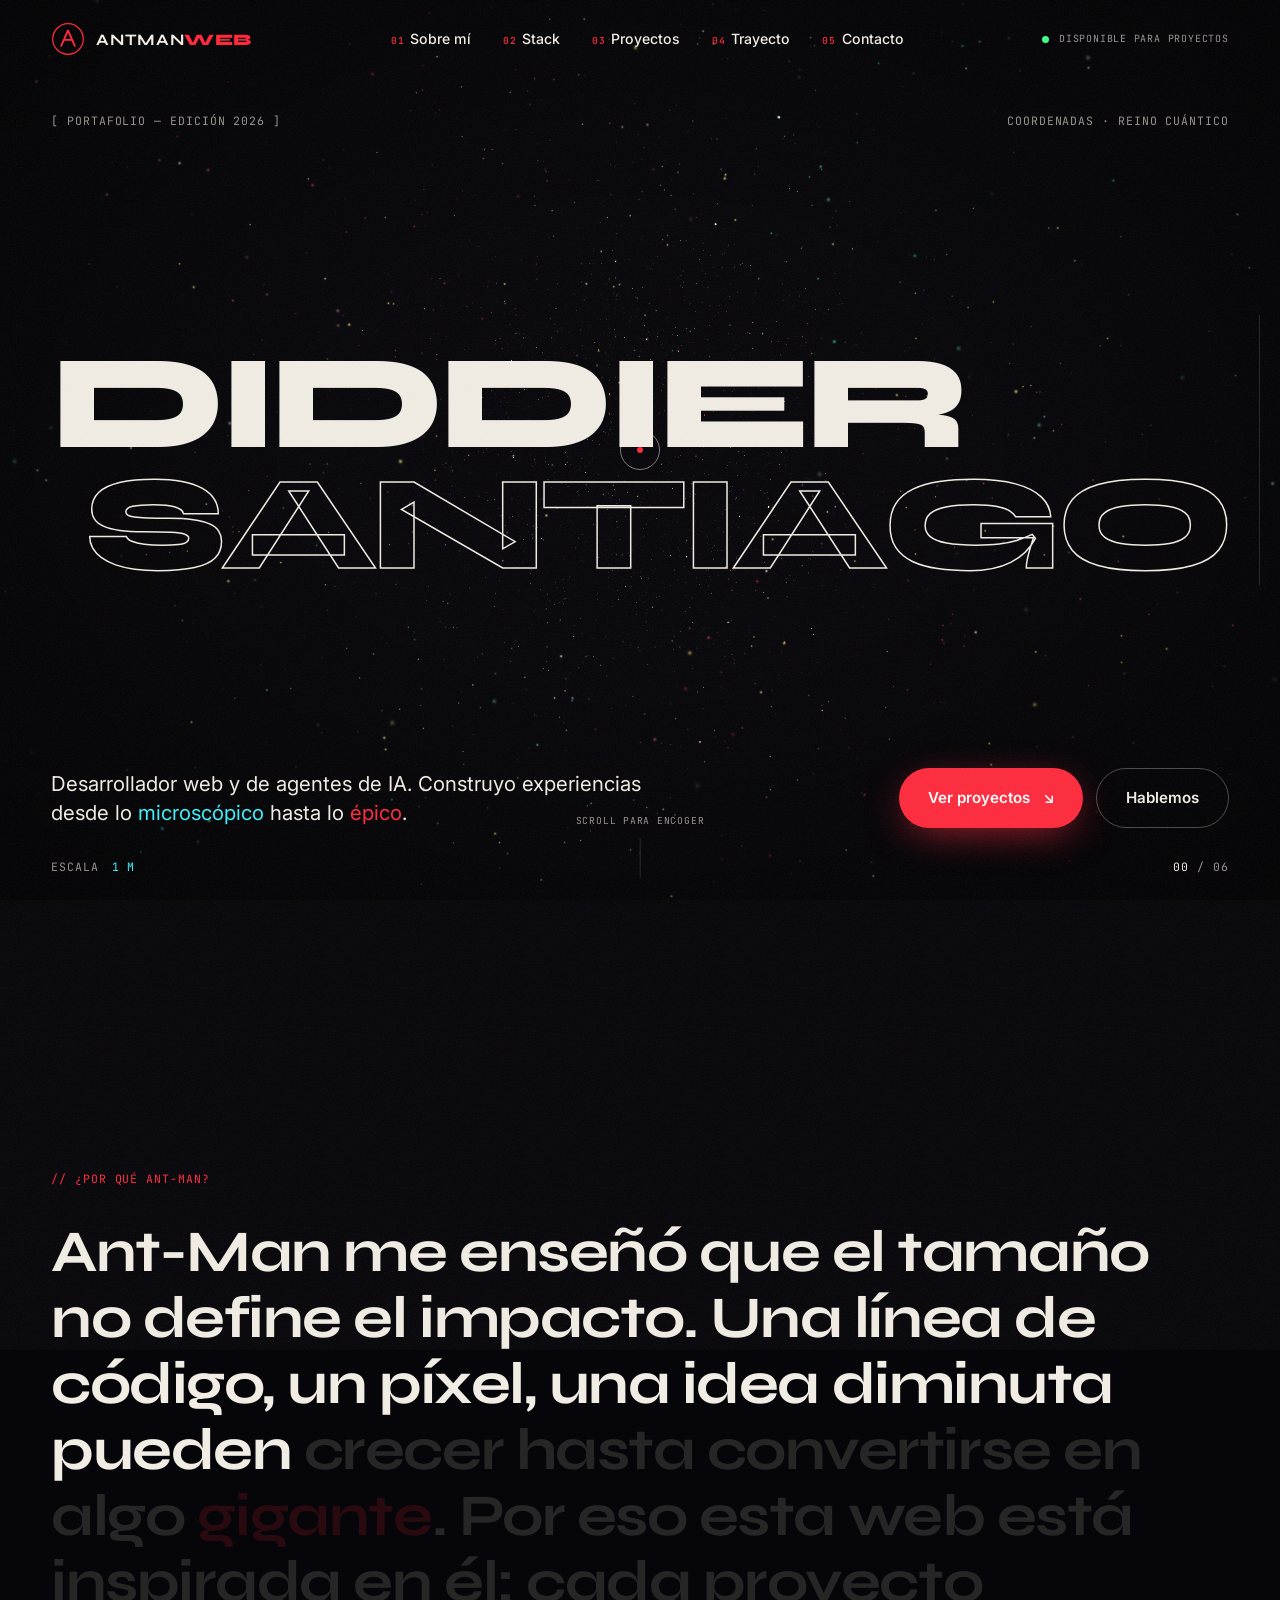
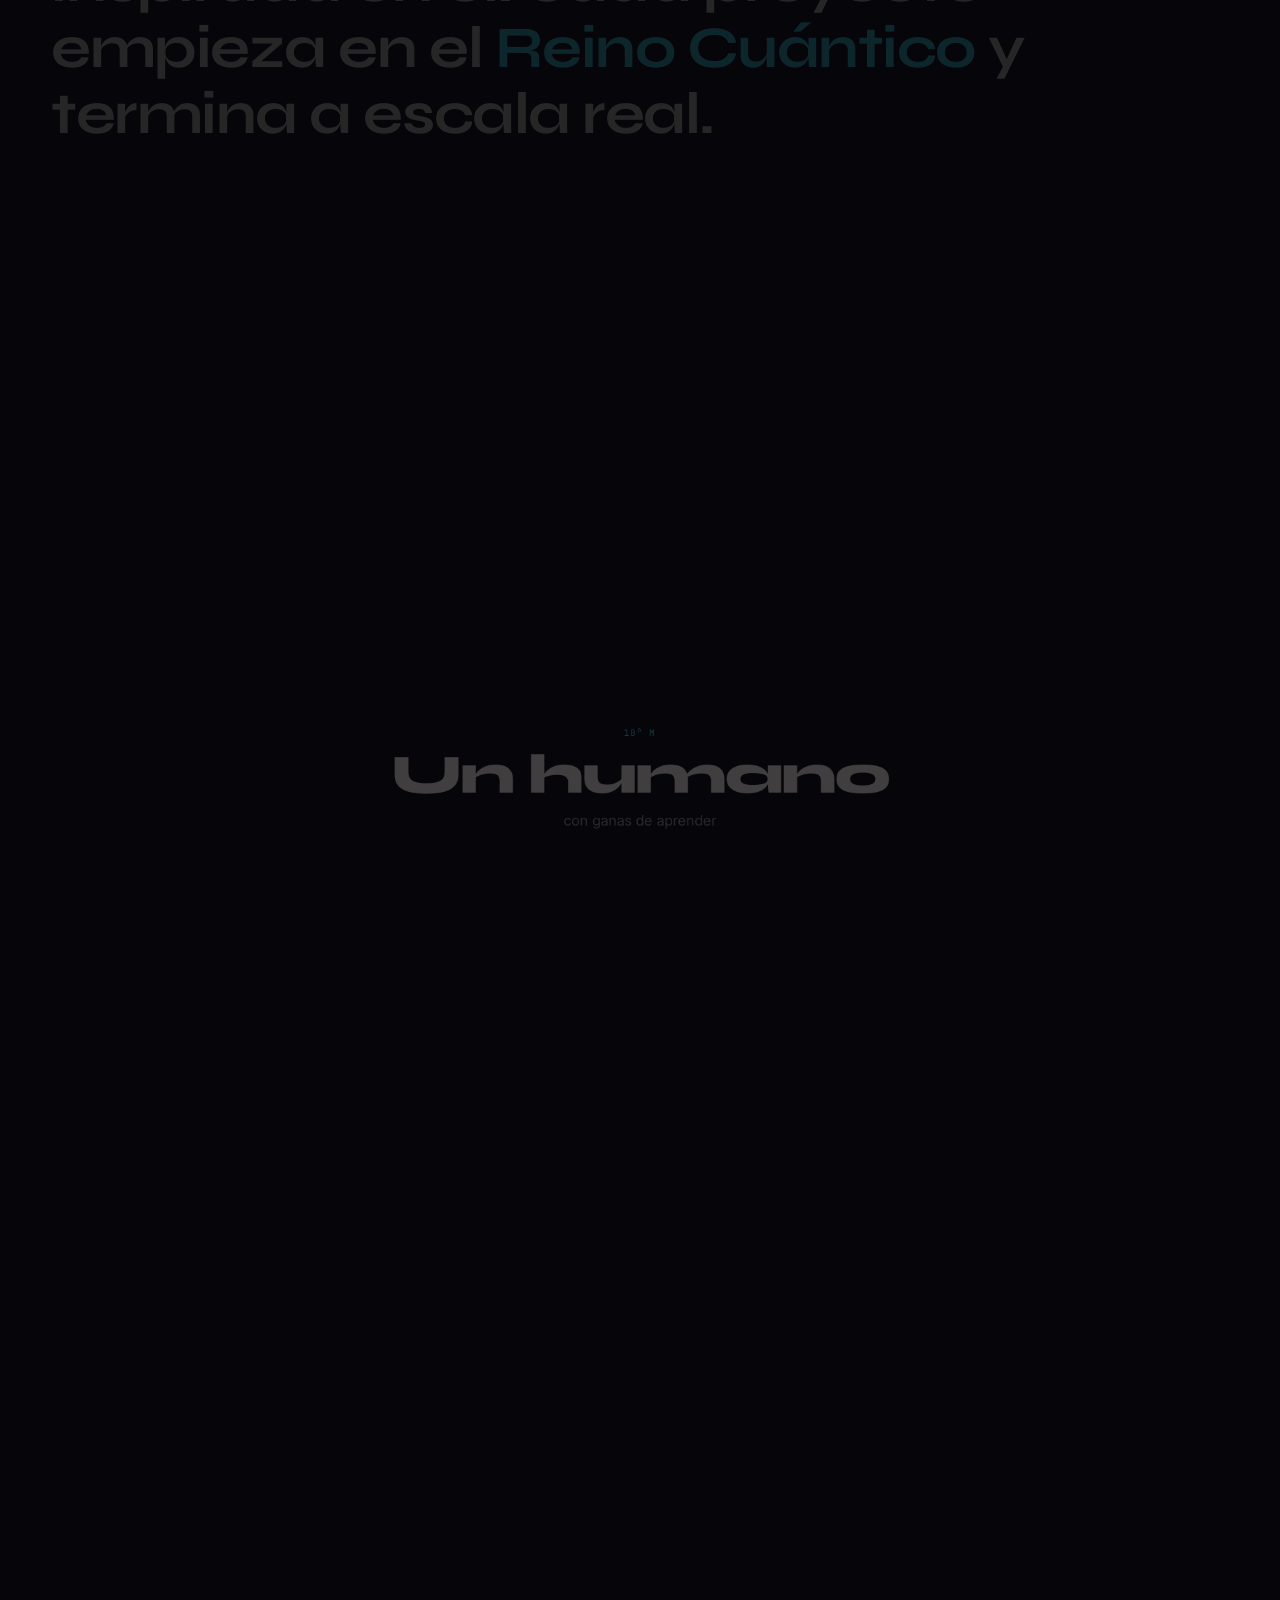
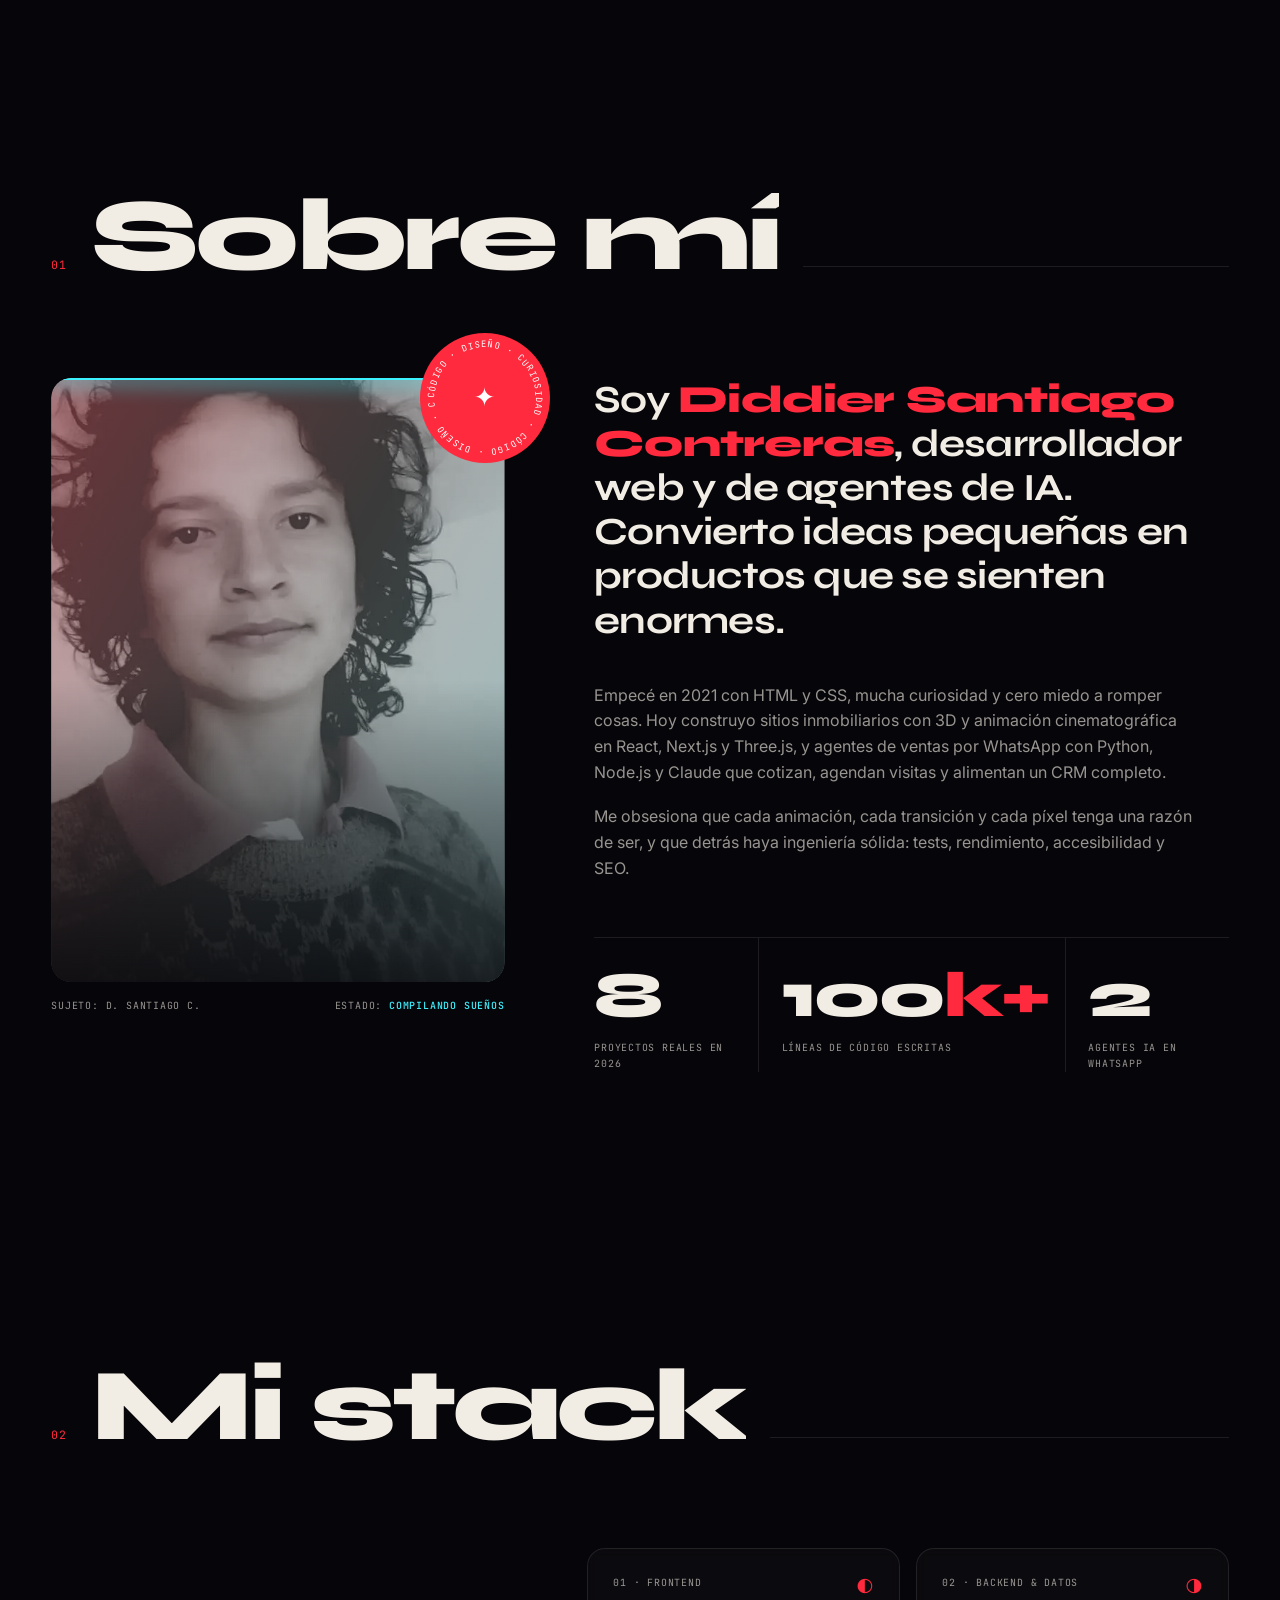
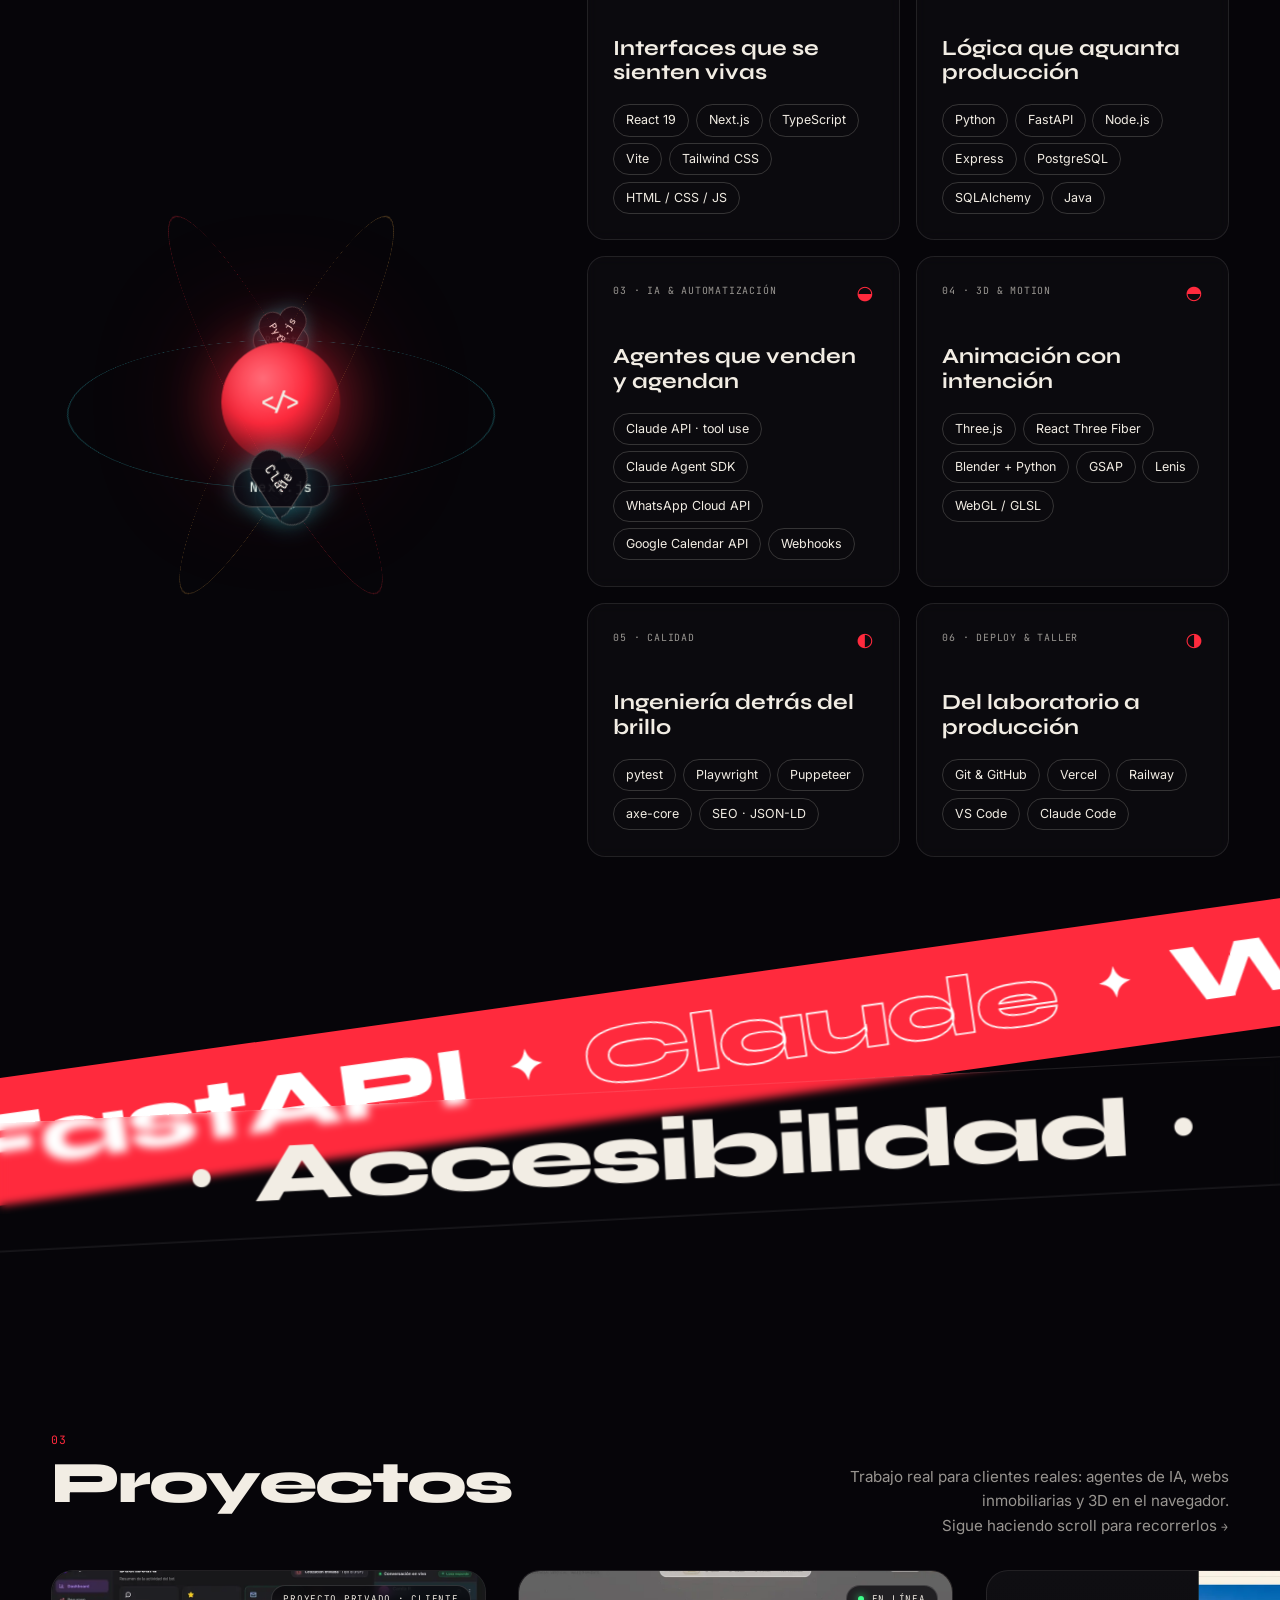
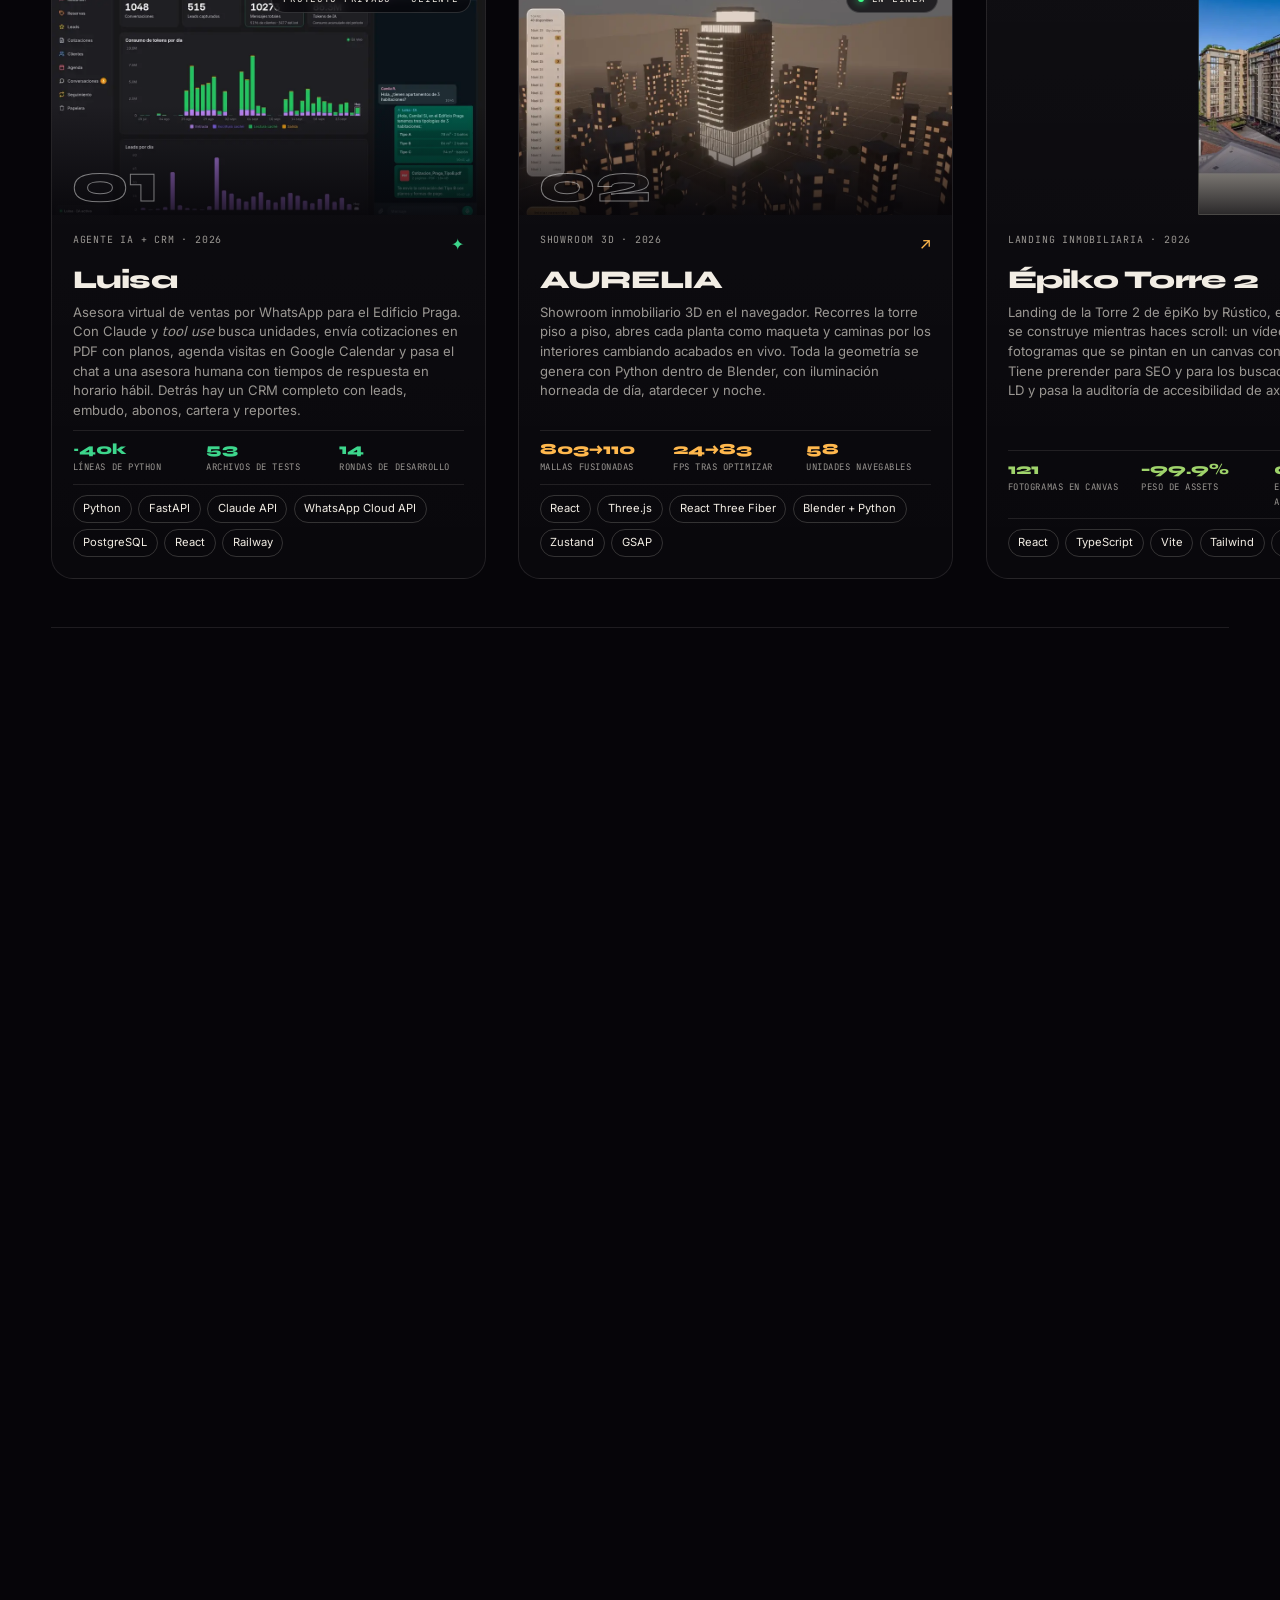
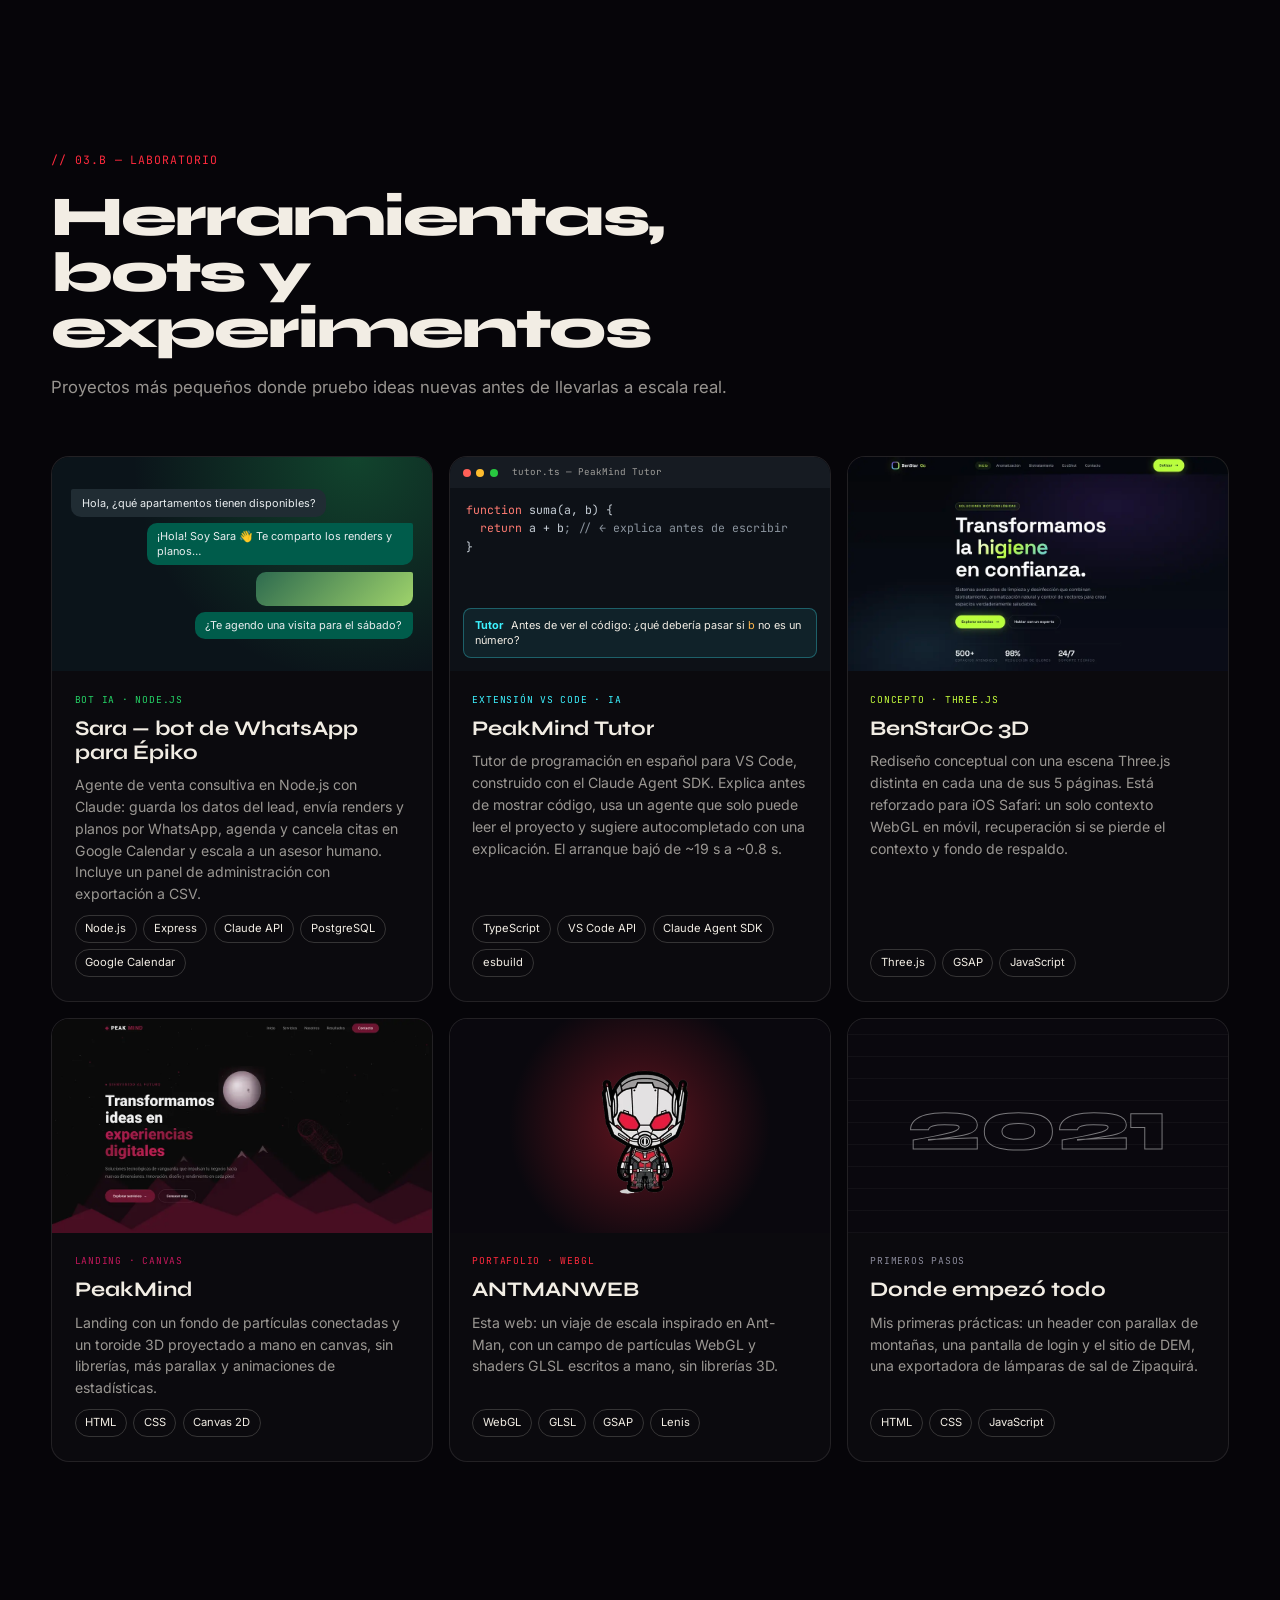
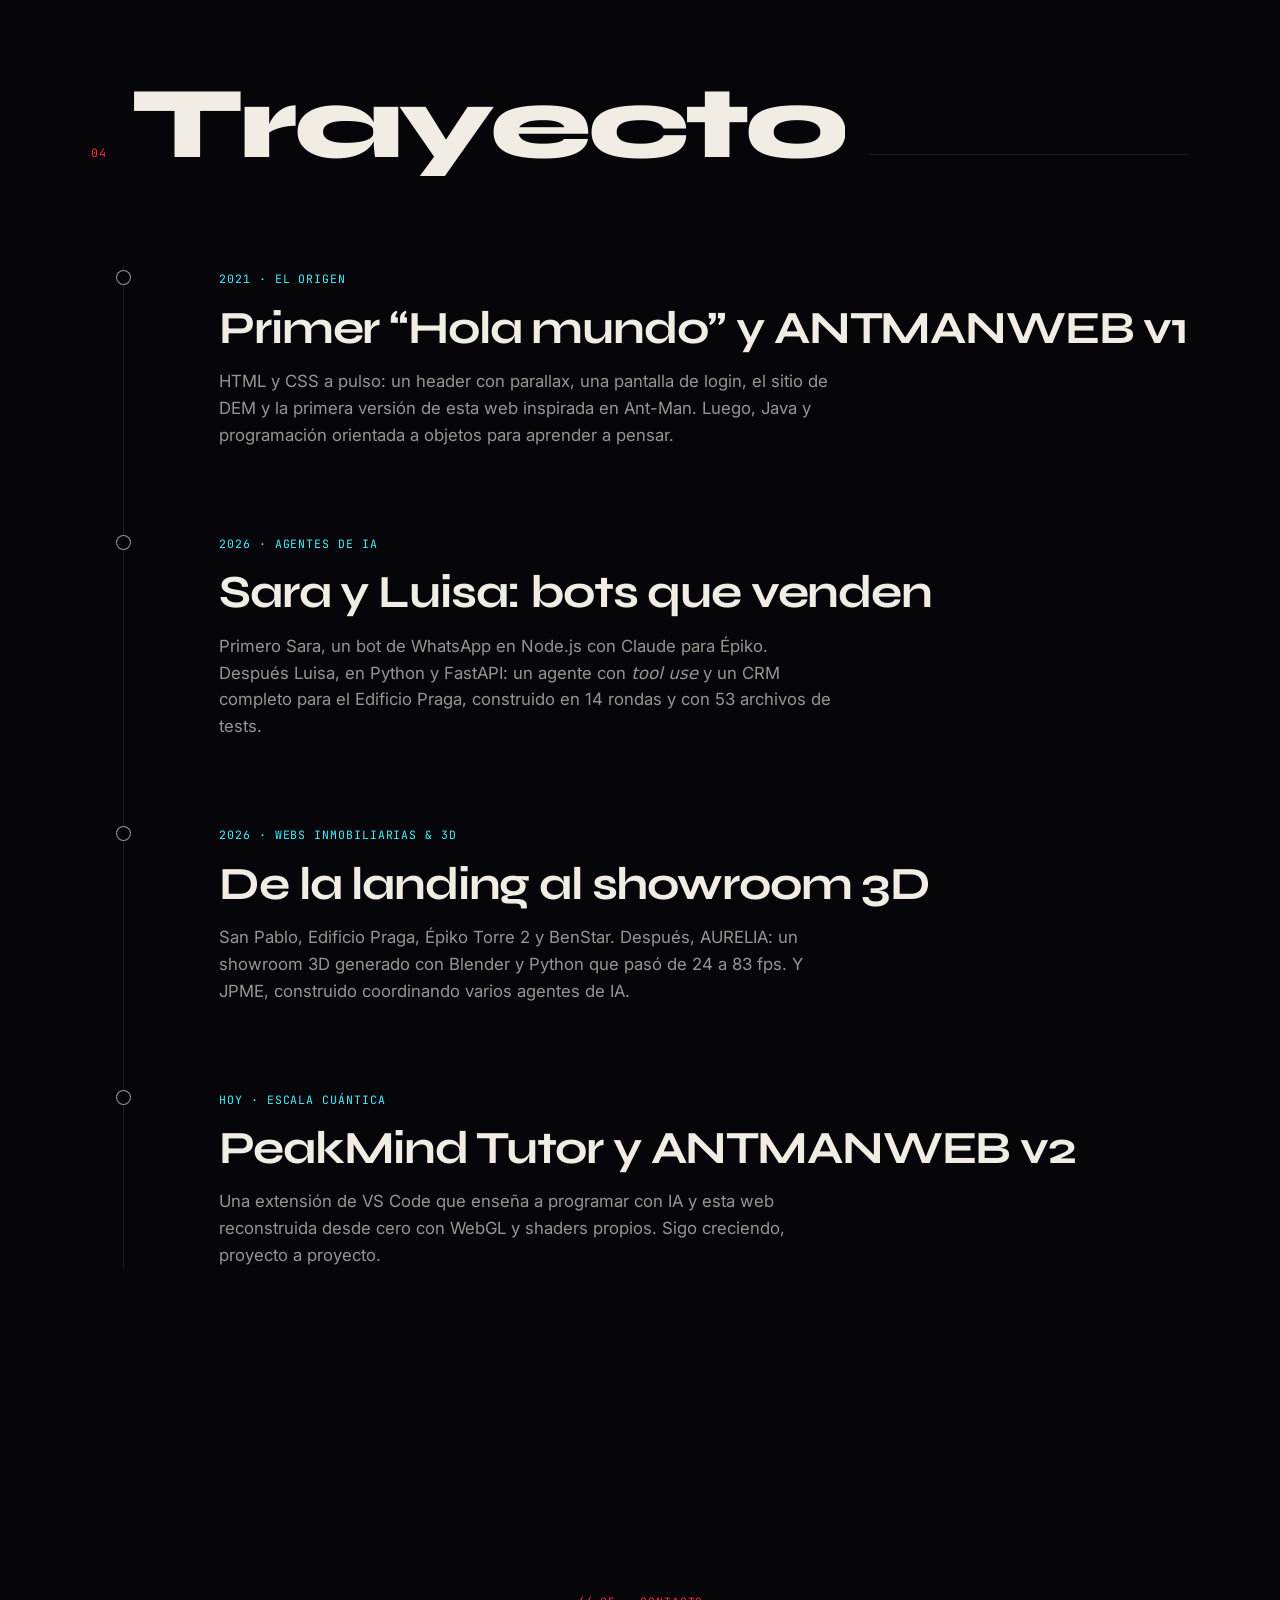
==== commit 82c44239: "Añadir proyectos reales desde los demás repositorios - Proyectos: Luisa (agente IA + CRM), AURELIA (" ====
--- a/index.html
+++ b/index.html
@@ -4,7 +4,7 @@
   <meta charset="UTF-8">
   <meta name="viewport" content="width=device-width, initial-scale=1.0">
   <title>Diddier Santiago — Desarrollador Web · ANTMANWEB</title>
-  <meta name="description" content="Portafolio de Diddier Santiago Contreras: desarrollador web. Proyectos, herramientas y tecnologías — un viaje al Reino Cuántico del código.">
+  <meta name="description" content="Portafolio de Diddier Santiago Contreras: desarrollador web y de agentes de IA. Showrooms 3D, webs inmobiliarias y bots de WhatsApp con Claude.">
   <meta name="theme-color" content="#060509">
   <meta property="og:title" content="Diddier Santiago — ANTMANWEB">
   <meta property="og:description" content="Las grandes ideas empiezan siendo diminutas. Portafolio de desarrollo web.">
@@ -102,7 +102,7 @@
 
       <div class="hero__bottom">
         <p class="hero__lead">
-          <span class="reveal-line">Desarrollador web que construye experiencias</span>
+          <span class="reveal-line">Desarrollador web y de agentes de IA. Construyo experiencias</span>
           <span class="reveal-line">desde lo <em>microscópico</em> hasta lo <em class="red">épico</em>.</span>
         </p>
         <div class="hero__actions">
@@ -190,30 +190,30 @@
 
         <div class="about__content">
           <p class="about__big">
-            Soy <strong>Diddier Santiago Contreras</strong>, desarrollador web que convierte ideas pequeñas en experiencias que se sienten enormes.
+            Soy <strong>Diddier Santiago Contreras</strong>, desarrollador web y de agentes de IA. Convierto ideas pequeñas en productos que se sienten enormes.
           </p>
           <p class="about__text">
-            Empecé en el mundo de la programación con mucha curiosidad y cero miedo a romper cosas. Hoy construyo interfaces
-            con HTML, CSS y JavaScript, exploro la lógica y la programación orientada a objetos con Java, y me obsesiona
-            que cada animación, cada transición y cada píxel tenga una razón de ser.
+            Empecé en 2021 con HTML y CSS, mucha curiosidad y cero miedo a romper cosas. Hoy construyo sitios inmobiliarios
+            con 3D y animación cinematográfica en React, Next.js y Three.js, y agentes de ventas por WhatsApp con Python, Node.js
+            y Claude que cotizan, agendan visitas y alimentan un CRM completo.
           </p>
           <p class="about__text">
-            Creo en aprender construyendo: cada proyecto es un experimento, y cada error es una partícula más
-            en el camino hacia algo grande.
+            Me obsesiona que cada animación, cada transición y cada píxel tenga una razón de ser, y que detrás haya
+            ingeniería sólida: tests, rendimiento, accesibilidad y SEO.
           </p>
 
           <div class="stats">
             <div class="stat">
-              <span class="stat__num" data-count="10">0</span><span class="stat__suffix">+</span>
-              <span class="stat__label mono">Tecnologías en mi caja</span>
+              <span class="stat__num" data-count="8">0</span>
+              <span class="stat__label mono">Proyectos reales en 2026</span>
             </div>
             <div class="stat">
-              <span class="stat__num" data-count="100">0</span><span class="stat__suffix">%</span>
-              <span class="stat__label mono">Responsive & animado</span>
+              <span class="stat__num" data-count="100">0</span><span class="stat__suffix">k+</span>
+              <span class="stat__label mono">Líneas de código escritas</span>
             </div>
             <div class="stat">
-              <span class="stat__num">∞</span>
-              <span class="stat__label mono">Curiosidad por aprender</span>
+              <span class="stat__num" data-count="2">0</span>
+              <span class="stat__label mono">Agentes IA en WhatsApp</span>
             </div>
           </div>
         </div>
@@ -231,38 +231,52 @@
       <div class="stack__grid">
         <div class="atom" aria-hidden="true">
           <div class="atom__nucleus"><span>&lt;/&gt;</span></div>
-          <div class="atom__orbit atom__orbit--a"><div class="atom__e"><b>HTML</b></div><div class="atom__e atom__e--2"><b>CSS</b></div></div>
-          <div class="atom__orbit atom__orbit--b"><div class="atom__e"><b>JS</b></div><div class="atom__e atom__e--2"><b>Java</b></div></div>
-          <div class="atom__orbit atom__orbit--c"><div class="atom__e"><b>Git</b></div><div class="atom__e atom__e--2"><b>GSAP</b></div></div>
+          <div class="atom__orbit atom__orbit--a"><div class="atom__e"><b>React</b></div><div class="atom__e atom__e--2"><b>Next.js</b></div></div>
+          <div class="atom__orbit atom__orbit--b"><div class="atom__e"><b>Python</b></div><div class="atom__e atom__e--2"><b>Claude</b></div></div>
+          <div class="atom__orbit atom__orbit--c"><div class="atom__e"><b>Three.js</b></div><div class="atom__e atom__e--2"><b>Node</b></div></div>
         </div>
 
         <div class="stack__cards">
-          <article class="tcard" data-cursor="">
+          <article class="tcard">
             <header><span class="mono">01 · Frontend</span><span class="tcard__ico">◐</span></header>
             <h3>Interfaces que se sienten vivas</h3>
             <ul class="chips">
-              <li>HTML5</li><li>CSS3</li><li>JavaScript</li><li>Responsive Design</li><li>Flexbox &amp; Grid</li>
+              <li>React 19</li><li>Next.js</li><li>TypeScript</li><li>Vite</li><li>Tailwind CSS</li><li>HTML / CSS / JS</li>
             </ul>
           </article>
           <article class="tcard">
-            <header><span class="mono">02 · Lógica &amp; Backend</span><span class="tcard__ico">◑</span></header>
-            <h3>Pensamiento estructurado</h3>
+            <header><span class="mono">02 · Backend &amp; datos</span><span class="tcard__ico">◑</span></header>
+            <h3>Lógica que aguanta producción</h3>
             <ul class="chips">
-              <li>Java</li><li>POO</li><li>Algoritmos</li><li>Estructuras de datos</li>
+              <li>Python</li><li>FastAPI</li><li>Node.js</li><li>Express</li><li>PostgreSQL</li><li>SQLAlchemy</li><li>Java</li>
             </ul>
           </article>
           <article class="tcard">
-            <header><span class="mono">03 · Motion &amp; 3D</span><span class="tcard__ico">◒</span></header>
+            <header><span class="mono">03 · IA &amp; automatización</span><span class="tcard__ico">◒</span></header>
+            <h3>Agentes que venden y agendan</h3>
+            <ul class="chips">
+              <li>Claude API · tool use</li><li>Claude Agent SDK</li><li>WhatsApp Cloud API</li><li>Google Calendar API</li><li>Webhooks</li>
+            </ul>
+          </article>
+          <article class="tcard">
+            <header><span class="mono">04 · 3D &amp; motion</span><span class="tcard__ico">◓</span></header>
             <h3>Animación con intención</h3>
             <ul class="chips">
-              <li>GSAP</li><li>ScrollTrigger</li><li>WebGL</li><li>Shaders GLSL</li><li>Lenis</li>
+              <li>Three.js</li><li>React Three Fiber</li><li>Blender + Python</li><li>GSAP</li><li>Lenis</li><li>WebGL / GLSL</li>
             </ul>
           </article>
           <article class="tcard">
-            <header><span class="mono">04 · Herramientas</span><span class="tcard__ico">◓</span></header>
-            <h3>El taller del laboratorio</h3>
+            <header><span class="mono">05 · Calidad</span><span class="tcard__ico">◐</span></header>
+            <h3>Ingeniería detrás del brillo</h3>
             <ul class="chips">
-              <li>Git</li><li>GitHub</li><li>VS Code</li><li>Chrome DevTools</li><li>Figma</li>
+              <li>pytest</li><li>Playwright</li><li>Puppeteer</li><li>axe-core</li><li>SEO · JSON-LD</li>
+            </ul>
+          </article>
+          <article class="tcard">
+            <header><span class="mono">06 · Deploy &amp; taller</span><span class="tcard__ico">◑</span></header>
+            <h3>Del laboratorio a producción</h3>
+            <ul class="chips">
+              <li>Git &amp; GitHub</li><li>Vercel</li><li>Railway</li><li>VS Code</li><li>Claude Code</li>
             </ul>
           </article>
         </div>
@@ -271,12 +285,12 @@
       <div class="marquee" aria-hidden="true">
         <div class="marquee__row">
           <div class="marquee__track">
-            <span>HTML</span><i>✦</i><span>CSS</span><i>✦</i><span class="o">JavaScript</span><i>✦</i><span>Java</span><i>✦</i><span class="o">WebGL</span><i>✦</i><span>GSAP</span><i>✦</i><span class="o">Git</span><i>✦</i>
+            <span>React</span><i>✦</i><span class="o">Next.js</span><i>✦</i><span>Three.js</span><i>✦</i><span class="o">Python</span><i>✦</i><span>FastAPI</span><i>✦</i><span class="o">Claude</span><i>✦</i><span>WhatsApp API</span><i>✦</i><span class="o">Blender</span><i>✦</i>
           </div>
         </div>
         <div class="marquee__row marquee__row--rev">
           <div class="marquee__track">
-            <span class="o">Diseño</span><i>●</i><span>Animación</span><i>●</i><span class="o">Rendimiento</span><i>●</i><span>Accesibilidad</span><i>●</i><span class="o">Detalle</span><i>●</i><span>Curiosidad</span><i>●</i>
+            <span class="o">Agentes IA</span><i>●</i><span>3D web</span><i>●</i><span class="o">Rendimiento</span><i>●</i><span>Accesibilidad</span><i>●</i><span class="o">SEO</span><i>●</i><span>Detalle</span><i>●</i>
           </div>
         </div>
       </div>
@@ -290,82 +304,236 @@
             <span class="section-head__num mono">03</span>
             <h2 class="section-head__title"><span class="split" data-split>Proyectos</span></h2>
           </div>
-          <p class="projects__lead">Experimentos que empezaron diminutos.<br>Arrastra el scroll para recorrerlos <span class="mono">→</span></p>
+          <p class="projects__lead">Trabajo real para clientes reales: agentes de IA, webs inmobiliarias y 3D en el navegador.<br>Sigue haciendo scroll para recorrerlos <span class="mono">→</span></p>
         </div>
 
         <div class="projects__track">
-          <!-- Para añadir un proyecto: duplica un <article class="pcard"> y cambia textos, tags, colores (--a / --b) y enlace -->
-          <article class="pcard" style="--a:#ff2a3d; --b:#6a0d18;">
-            <a href="https://github.com/diddiersantiago/ANTMANWEB" target="_blank" rel="noopener" class="pcard__link" data-cursor="Abrir ↗">
-              <div class="pcard__art">
+          <!-- Para añadir un proyecto: duplica un <article class="pcard"> y cambia textos, datos, tags, colores (--a / --b), imagen/vídeo y enlace.
+               Los proyectos sin web pública usan <div class="pcard__link"> en lugar de <a>. -->
+
+          <article class="pcard" style="--a:#3dd68c; --b:#0d3b2a;">
+            <div class="pcard__link" data-cursor="Privado">
+              <div class="pcard__art pcard__art--media">
+                <img src="assets/img/work/luisa.webp" alt="Panel de Luisa: métricas de conversaciones, leads y chat en vivo" loading="lazy" width="1000" height="625">
+                <video muted loop playsinline preload="none" poster="assets/img/work/luisa.webp"><source src="assets/video/luisa.webm" type="video/webm"><source src="assets/video/luisa.mp4" type="video/mp4"></video>
+                <span class="pcard__num">01</span>
+                <span class="pcard__badge mono">Proyecto privado · cliente</span>
+              </div>
+              <div class="pcard__body">
+                <div class="pcard__top mono"><span>Agente IA + CRM · 2026</span><span>✦</span></div>
+                <h3>Luisa</h3>
+                <p>Asesora virtual de ventas por WhatsApp para el Edificio Praga. Con Claude y <i>tool use</i> busca unidades, envía cotizaciones en PDF con planos, agenda visitas en Google Calendar y pasa el chat a una asesora humana con tiempos de respuesta en horario hábil. Detrás hay un CRM completo con leads, embudo, abonos, cartera y reportes.</p>
+                <ul class="pcard__facts"><li><b>~40k</b><span>líneas de Python</span></li><li><b>53</b><span>archivos de tests</span></li><li><b>14</b><span>rondas de desarrollo</span></li></ul>
+                <ul class="chips chips--sm"><li>Python</li><li>FastAPI</li><li>Claude API</li><li>WhatsApp Cloud API</li><li>PostgreSQL</li><li>React</li><li>Railway</li></ul>
+              </div>
+            </div>
+          </article>
+
+          <article class="pcard" style="--a:#ffb84d; --b:#4a2a06;">
+            <a href="https://showroom-aurelia.vercel.app" target="_blank" rel="noopener" class="pcard__link" data-cursor="Visitar ↗">
+              <div class="pcard__art pcard__art--media">
+                <img src="assets/img/work/aurelia.webp" alt="Showroom 3D AURELIA: torre de noche en el navegador" loading="lazy" width="1000" height="625">
+                <video muted loop playsinline preload="none" poster="assets/img/work/aurelia.webp"><source src="assets/video/aurelia.webm" type="video/webm"><source src="assets/video/aurelia.mp4" type="video/mp4"></video>
+                <span class="pcard__num">02</span>
+                <span class="pcard__badge pcard__badge--live mono"><i></i>En línea</span>
+              </div>
+              <div class="pcard__body">
+                <div class="pcard__top mono"><span>Showroom 3D · 2026</span><span>↗</span></div>
+                <h3>AURELIA</h3>
+                <p>Showroom inmobiliario 3D en el navegador. Recorres la torre piso a piso, abres cada planta como maqueta y caminas por los interiores cambiando acabados en vivo. Toda la geometría se genera con Python dentro de Blender, con iluminación horneada de día, atardecer y noche.</p>
+                <ul class="pcard__facts"><li><b>803→110</b><span>mallas fusionadas</span></li><li><b>24→83</b><span>fps tras optimizar</span></li><li><b>58</b><span>unidades navegables</span></li></ul>
+                <ul class="chips chips--sm"><li>React</li><li>Three.js</li><li>React Three Fiber</li><li>Blender + Python</li><li>Zustand</li><li>GSAP</li></ul>
+              </div>
+            </a>
+          </article>
+
+          <article class="pcard" style="--a:#9fd36b; --b:#26401a;">
+            <a href="https://www.epikobyrustico.com" target="_blank" rel="noopener" class="pcard__link" data-cursor="Visitar ↗">
+              <div class="pcard__art pcard__art--media">
+                <img src="assets/img/work/epiko.webp" alt="Landing de la Torre 2 de Épiko by Rústico" loading="lazy" width="1000" height="625">
+                <video muted loop playsinline preload="none" poster="assets/img/work/epiko.webp"><source src="assets/video/epiko.webm" type="video/webm"><source src="assets/video/epiko.mp4" type="video/mp4"></video>
+                <span class="pcard__num">03</span>
+                <span class="pcard__badge pcard__badge--live mono"><i></i>En línea</span>
+              </div>
+              <div class="pcard__body">
+                <div class="pcard__top mono"><span>Landing inmobiliaria · 2026</span><span>↗</span></div>
+                <h3>Épiko Torre 2</h3>
+                <p>Landing de la Torre 2 de ēpiKo by Rústico, en Paipa. La torre se construye mientras haces scroll: un vídeo convertido en fotogramas que se pintan en un canvas con ScrollTrigger. Tiene prerender para SEO y para los buscadores de IA, JSON-LD y pasa la auditoría de accesibilidad de axe sin errores.</p>
+                <ul class="pcard__facts"><li><b>121</b><span>fotogramas en canvas</span></li><li><b>−99.9%</b><span>peso de assets</span></li><li><b>0</b><span>errores de accesibilidad</span></li></ul>
+                <ul class="chips chips--sm"><li>React</li><li>TypeScript</li><li>Vite</li><li>Tailwind</li><li>GSAP</li><li>Vercel</li></ul>
+              </div>
+            </a>
+          </article>
+
+          <article class="pcard" style="--a:#d4b06a; --b:#3a2e14;">
+            <div class="pcard__link" data-cursor="Ver">
+              <div class="pcard__art pcard__art--media">
+                <img src="assets/img/work/edificio-praga.webp" alt="Sitio web del Edificio Praga" loading="lazy" width="1000" height="625">
+                <video muted loop playsinline preload="none" poster="assets/img/work/edificio-praga.webp"><source src="assets/video/edificio-praga.webm" type="video/webm"><source src="assets/video/edificio-praga.mp4" type="video/mp4"></video>
+                <span class="pcard__num">04</span>
+              </div>
+              <div class="pcard__body">
+                <div class="pcard__top mono"><span>Sitio inmobiliario · 2026</span><span>✦</span></div>
+                <h3>Edificio Praga</h3>
+                <p>Sitio del Edificio Praga, en Paipa, hecho sin frameworks ni proceso de build. Tiene un visor de planos para 11 tipologías que se usa con el teclado, dos recorridos 360° que cambian al instante, contadores, parallax y un aviso con sonido sintetizado con la Web Audio API.</p>
+                <ul class="pcard__facts"><li><b>0</b><span>dependencias</span></li><li><b>11</b><span>tipologías de planos</span></li><li><b>2</b><span>tours 360°</span></li></ul>
+                <ul class="chips chips--sm"><li>HTML</li><li>CSS</li><li>JavaScript</li><li>Web Audio API</li><li>JSON-LD</li></ul>
+              </div>
+            </div>
+          </article>
+
+          <article class="pcard" style="--a:#e07a5f; --b:#3d1a12;">
+            <div class="pcard__link" data-cursor="Ver">
+              <div class="pcard__art pcard__art--media">
+                <img src="assets/img/work/san-pablo.webp" alt="Landing de la Urbanización San Pablo" loading="lazy" width="1000" height="625">
+                <video muted loop playsinline preload="none" poster="assets/img/work/san-pablo.webp"><source src="assets/video/san-pablo.webm" type="video/webm"><source src="assets/video/san-pablo.mp4" type="video/mp4"></video>
+                <span class="pcard__num">05</span>
+              </div>
+              <div class="pcard__body">
+                <div class="pcard__top mono"><span>Landing VIS · 2026</span><span>✦</span></div>
+                <h3>San Pablo</h3>
+                <p>Landing de vivienda de interés social (VIS) en Soracá, Boyacá, que pasa el brochure comercial a la web. Usa el SEO nativo de Next.js (sitemap, manifest y JSON-LD con ofertas), cabeceras de seguridad, imágenes AVIF/WebP, visor de planos y animaciones con GSAP y Lenis.</p>
+                <ul class="pcard__facts"><li><b>15</b><span>componentes</span></li><li><b>AVIF</b><span>+ WebP optimizado</span></li><li><b>HSTS</b><span>cabeceras de seguridad</span></li></ul>
+                <ul class="chips chips--sm"><li>Next.js</li><li>React</li><li>TypeScript</li><li>Tailwind</li><li>GSAP</li><li>Lenis</li></ul>
+              </div>
+            </div>
+          </article>
+
+          <article class="pcard" style="--a:#b48cff; --b:#2a1a4a;">
+            <a href="https://benstar-project.vercel.app/Inicio.dc.html" target="_blank" rel="noopener" class="pcard__link" data-cursor="Visitar ↗">
+              <div class="pcard__art pcard__art--media">
+                <img src="assets/img/work/benstar.webp" alt="Sitio web de BenStar Occidente" loading="lazy" width="1000" height="625">
+                <video muted loop playsinline preload="none" poster="assets/img/work/benstar.webp"><source src="assets/video/benstar.webm" type="video/webm"><source src="assets/video/benstar.mp4" type="video/mp4"></video>
+                <span class="pcard__num">06</span>
+                <span class="pcard__badge pcard__badge--live mono"><i></i>En línea</span>
+              </div>
+              <div class="pcard__body">
+                <div class="pcard__top mono"><span>Sitio corporativo · 2026</span><span>↗</span></div>
+                <h3>BenStar Occidente</h3>
+                <p>Sitio multipágina para una empresa de aromatización y biotratamiento de Tunja. Tiene 10 páginas en español e inglés con componentes compartidos, partículas de “aroma” con parallax, una mascota que abre WhatsApp según la página y un carrusel infinito de clientes.</p>
+                <ul class="pcard__facts"><li><b>10</b><span>páginas</span></li><li><b>ES / EN</b><span>bilingüe</span></li><li><b>13</b><span>logos de clientes</span></li></ul>
+                <ul class="chips chips--sm"><li>HTML</li><li>CSS</li><li>JavaScript</li><li>i18n</li><li>Vercel</li></ul>
+              </div>
+            </a>
+          </article>
+
+          <article class="pcard" style="--a:#ff4d6d; --b:#3a0d1a;">
+            <div class="pcard__link" data-cursor="Ver">
+              <div class="pcard__art pcard__art--brand">
                 <div class="pcard__art-grid"></div>
-                <img src="assets/img/antman.webp" alt="" class="pcard__art-img" loading="lazy">
-                <span class="pcard__num">01</span>
-              </div>
-              <div class="pcard__body">
-                <div class="pcard__top mono"><span>Portafolio · 2026</span><span>↗</span></div>
-                <h3>ANTMANWEB</h3>
-                <p>Mi web personal: un viaje de escala inspirado en Ant-Man con WebGL hecho a mano, scroll cinematográfico y micro-interacciones.</p>
-                <ul class="chips chips--sm"><li>HTML</li><li>CSS</li><li>JavaScript</li><li>GSAP</li><li>WebGL</li></ul>
-              </div>
-            </a>
-          </article>
-
-          <article class="pcard" style="--a:#3df2ff; --b:#0b3b52;">
-            <a href="https://github.com/diddiersantiago/ANTMANWEB/blob/master/assets/js/quantum.js" target="_blank" rel="noopener" class="pcard__link" data-cursor="Código ↗">
-              <div class="pcard__art pcard__art--particles">
-                <div class="pcard__art-grid"></div>
-                <div class="pcard__vortex"><i></i><i></i><i></i><i></i></div>
-                <span class="pcard__num">02</span>
-              </div>
-              <div class="pcard__body">
-                <div class="pcard__top mono"><span>Motor gráfico · WebGL</span><span>↗</span></div>
-                <h3>Quantum Field</h3>
-                <p>Un campo de miles de partículas renderizado con shaders GLSL propios, sin librerías 3D: reacciona al ratón y al scroll en tiempo real.</p>
-                <ul class="chips chips--sm"><li>WebGL</li><li>GLSL</li><li>JavaScript</li></ul>
-              </div>
-            </a>
-          </article>
-
-          <article class="pcard" style="--a:#ffb84d; --b:#5a3008;">
-            <a href="https://github.com/diddiersantiago" target="_blank" rel="noopener" class="pcard__link" data-cursor="GitHub ↗">
-              <div class="pcard__art pcard__art--code">
-                <div class="pcard__art-grid"></div>
-                <pre class="pcard__code mono" aria-hidden="true"><b>public class</b> Hormiga {
-  <b>int</b> fuerza = <i>50</i>;
-  <b>void</b> levantar(<b>int</b> peso) {
-    <b>if</b> (peso &lt;= fuerza * <i>50</i>)
-      System.out.println(<s>"¡Hecho!"</s>);
-  }
-}</pre>
-                <span class="pcard__num">03</span>
-              </div>
-              <div class="pcard__body">
-                <div class="pcard__top mono"><span>Lógica · Java</span><span>↗</span></div>
-                <h3>Java Lab</h3>
-                <p>Mi laboratorio de lógica: ejercicios y aplicaciones en Java para dominar POO, algoritmos y estructuras de datos.</p>
-                <ul class="chips chips--sm"><li>Java</li><li>POO</li><li>Algoritmos</li></ul>
-              </div>
-            </a>
+                <div class="pcard__cut"></div>
+                <img src="assets/img/work/jpme-logo.png" alt="Logo de JPME Marketing Estratégico" loading="lazy" class="pcard__logo">
+                <span class="pcard__num">07</span>
+              </div>
+              <div class="pcard__body">
+                <div class="pcard__top mono"><span>Agencia · Next.js · 2026</span><span>✦</span></div>
+                <h3>JPME</h3>
+                <p>Sitio bilingüe de una agencia de marketing para inmobiliarias. Tiene un showroom 3D procedural con la cámara guiada por el scroll, textos revelados línea a línea, tema claro y oscuro, y QA visual automatizado con Puppeteer. Lo construí coordinando varios agentes de IA, cada uno a cargo de su propia sección.</p>
+                <ul class="pcard__facts"><li><b>12</b><span>secciones</span></li><li><b>ES / EN</b><span>con next-intl</span></li><li><b>QA</b><span>visual automatizado</span></li></ul>
+                <ul class="chips chips--sm"><li>Next.js 16</li><li>React 19</li><li>React Three Fiber</li><li>GSAP</li><li>Tailwind 4</li></ul>
+              </div>
+            </div>
           </article>
 
           <article class="pcard pcard--cta" style="--a:#f2ede4; --b:#2a2730;">
             <a href="#contact" class="pcard__link" data-cursor="Hablemos">
               <div class="pcard__art pcard__art--cta">
                 <span class="pcard__plus">+</span>
-                <span class="pcard__num">04</span>
+                <span class="pcard__num">08</span>
               </div>
               <div class="pcard__body">
                 <div class="pcard__top mono"><span>Próximamente</span><span>→</span></div>
                 <h3>Tu proyecto</h3>
                 <p>El siguiente experimento podría ser el tuyo. ¿Tienes una idea diminuta? Hagámosla gigante.</p>
-                <ul class="chips chips--sm"><li>Idea</li><li>Diseño</li><li>Código</li></ul>
+                <ul class="chips chips--sm"><li>Web</li><li>3D</li><li>Agentes IA</li></ul>
               </div>
             </a>
           </article>
         </div>
 
         <div class="projects__bar"><span></span></div>
+      </div>
+    </section>
+
+    <!-- ============ LAB ============ -->
+    <section class="lab" id="lab" data-section="03" data-scale="1 µm">
+      <div class="lab__head">
+        <p class="eyebrow mono">// 03.b — Laboratorio</p>
+        <h3 class="lab__title">Herramientas, bots y experimentos</h3>
+        <p class="lab__lead">Proyectos más pequeños donde pruebo ideas nuevas antes de llevarlas a escala real.</p>
+      </div>
+
+      <div class="lab__grid">
+        <article class="lcard" style="--a:#25d366;">
+          <div class="lcard__art lcard__art--chat" aria-hidden="true">
+            <span class="bubble bubble--in">Hola, ¿qué apartamentos tienen disponibles?</span>
+            <span class="bubble bubble--out">¡Hola! Soy Sara 👋 Te comparto los renders y planos…</span>
+            <span class="bubble bubble--out bubble--img"></span>
+            <span class="bubble bubble--out">¿Te agendo una visita para el sábado?</span>
+          </div>
+          <div class="lcard__body">
+            <span class="mono lcard__tag">Bot IA · Node.js</span>
+            <h4>Sara — bot de WhatsApp para Épiko</h4>
+            <p>Agente de venta consultiva en Node.js con Claude: guarda los datos del lead, envía renders y planos por WhatsApp, agenda y cancela citas en Google Calendar y escala a un asesor humano. Incluye un panel de administración con exportación a CSV.</p>
+            <ul class="chips chips--sm"><li>Node.js</li><li>Express</li><li>Claude API</li><li>PostgreSQL</li><li>Google Calendar</li></ul>
+          </div>
+        </article>
+
+        <article class="lcard" style="--a:#3df2ff;">
+          <div class="lcard__art lcard__art--editor" aria-hidden="true">
+            <div class="ed__bar"><i></i><i></i><i></i><span>tutor.ts — PeakMind Tutor</span></div>
+            <pre class="mono"><b>function</b> suma(a, b) {
+  <b>return</b> a + b<s>; // ← explica antes de escribir</s>
+}</pre>
+            <div class="ed__panel"><b>Tutor</b> Antes de ver el código: ¿qué debería pasar si <i>b</i> no es un número?</div>
+          </div>
+          <div class="lcard__body">
+            <span class="mono lcard__tag">Extensión VS Code · IA</span>
+            <h4>PeakMind Tutor</h4>
+            <p>Tutor de programación en español para VS Code, construido con el Claude Agent SDK. Explica antes de mostrar código, usa un agente que solo puede leer el proyecto y sugiere autocompletado con una explicación. El arranque bajó de ~19 s a ~0.8 s.</p>
+            <ul class="chips chips--sm"><li>TypeScript</li><li>VS Code API</li><li>Claude Agent SDK</li><li>esbuild</li></ul>
+          </div>
+        </article>
+
+        <article class="lcard" style="--a:#c6ff3d;">
+          <div class="lcard__art"><img src="assets/img/work/benstaroc-3d.webp" alt="Rediseño 3D conceptual de BenStarOc" loading="lazy" width="1000" height="625"></div>
+          <div class="lcard__body">
+            <span class="mono lcard__tag">Concepto · Three.js</span>
+            <h4>BenStarOc 3D</h4>
+            <p>Rediseño conceptual con una escena Three.js distinta en cada una de sus 5 páginas. Está reforzado para iOS Safari: un solo contexto WebGL en móvil, recuperación si se pierde el contexto y fondo de respaldo.</p>
+            <ul class="chips chips--sm"><li>Three.js</li><li>GSAP</li><li>JavaScript</li></ul>
+          </div>
+        </article>
+
+        <article class="lcard" style="--a:#c2185b;">
+          <div class="lcard__art"><img src="assets/img/work/peakmind.webp" alt="Landing de PeakMind" loading="lazy" width="1000" height="625"></div>
+          <div class="lcard__body">
+            <span class="mono lcard__tag">Landing · Canvas</span>
+            <h4>PeakMind</h4>
+            <p>Landing con un fondo de partículas conectadas y un toroide 3D proyectado a mano en canvas, sin librerías, más parallax y animaciones de estadísticas.</p>
+            <ul class="chips chips--sm"><li>HTML</li><li>CSS</li><li>Canvas 2D</li></ul>
+          </div>
+        </article>
+
+        <a class="lcard" style="--a:#ff2a3d;" href="https://github.com/diddiersantiago/ANTMANWEB" target="_blank" rel="noopener" data-cursor="Código ↗">
+          <div class="lcard__art lcard__art--antman"><img src="assets/img/antman.webp" alt="" loading="lazy"></div>
+          <div class="lcard__body">
+            <span class="mono lcard__tag">Portafolio · WebGL</span>
+            <h4>ANTMANWEB</h4>
+            <p>Esta web: un viaje de escala inspirado en Ant-Man, con un campo de partículas WebGL y shaders GLSL escritos a mano, sin librerías 3D.</p>
+            <ul class="chips chips--sm"><li>WebGL</li><li>GLSL</li><li>GSAP</li><li>Lenis</li></ul>
+          </div>
+        </a>
+
+        <article class="lcard" style="--a:#8a8a9a;">
+          <div class="lcard__art lcard__art--origin" aria-hidden="true"><span>2021</span></div>
+          <div class="lcard__body">
+            <span class="mono lcard__tag">Primeros pasos</span>
+            <h4>Donde empezó todo</h4>
+            <p>Mis primeras prácticas: un header con parallax de montañas, una pantalla de login y el sitio de DEM, una exportadora de lámparas de sal de Zipaquirá.</p>
+            <ul class="chips chips--sm"><li>HTML</li><li>CSS</li><li>JavaScript</li></ul>
+          </div>
+        </article>
       </div>
     </section>
 
@@ -381,27 +549,27 @@
         <div class="timeline__line"><span></span></div>
         <article class="tl-item">
           <span class="tl-item__dot"></span>
-          <span class="tl-item__when mono">Fase 01 · El origen</span>
-          <h3>Primer “Hola mundo”</h3>
-          <p>La curiosidad gana. Descubro que puedo darle instrucciones a una máquina y que ella responde. No hay vuelta atrás.</p>
+          <span class="tl-item__when mono">2021 · El origen</span>
+          <h3>Primer “Hola mundo” y ANTMANWEB v1</h3>
+          <p>HTML y CSS a pulso: un header con parallax, una pantalla de login, el sitio de DEM y la primera versión de esta web inspirada en Ant-Man. Luego, Java y programación orientada a objetos para aprender a pensar.</p>
         </article>
         <article class="tl-item">
           <span class="tl-item__dot"></span>
-          <span class="tl-item__when mono">Fase 02 · La web</span>
-          <h3>HTML, CSS y ANTMANWEB v1</h3>
-          <p>Construyo mi primera página personal inspirada en Ant-Man. Aprendo maquetación, Flexbox, media queries y mis primeras animaciones.</p>
+          <span class="tl-item__when mono">2026 · Agentes de IA</span>
+          <h3>Sara y Luisa: bots que venden</h3>
+          <p>Primero Sara, un bot de WhatsApp en Node.js con Claude para Épiko. Después Luisa, en Python y FastAPI: un agente con <i>tool use</i> y un CRM completo para el Edificio Praga, construido en 14 rondas y con 53 archivos de tests.</p>
         </article>
         <article class="tl-item">
           <span class="tl-item__dot"></span>
-          <span class="tl-item__when mono">Fase 03 · La lógica</span>
-          <h3>Java y programación orientada a objetos</h3>
-          <p>Clases, objetos, herencia y algoritmos. Entiendo que programar es, sobre todo, aprender a pensar.</p>
+          <span class="tl-item__when mono">2026 · Webs inmobiliarias &amp; 3D</span>
+          <h3>De la landing al showroom 3D</h3>
+          <p>San Pablo, Edificio Praga, Épiko Torre 2 y BenStar. Después, AURELIA: un showroom 3D generado con Blender y Python que pasó de 24 a 83 fps. Y JPME, construido coordinando varios agentes de IA.</p>
         </article>
         <article class="tl-item">
           <span class="tl-item__dot"></span>
-          <span class="tl-item__when mono">Fase 04 · Hoy · 2026</span>
-          <h3>ANTMANWEB v2 — escala cuántica</h3>
-          <p>JavaScript avanzado, GSAP, WebGL y shaders. Llevo mi web personal a otro nivel y sigo creciendo, proyecto a proyecto.</p>
+          <span class="tl-item__when mono">Hoy · Escala cuántica</span>
+          <h3>PeakMind Tutor y ANTMANWEB v2</h3>
+          <p>Una extensión de VS Code que enseña a programar con IA y esta web reconstruida desde cero con WebGL y shaders propios. Sigo creciendo, proyecto a proyecto.</p>
         </article>
       </div>
     </section>
--- a/assets/css/main.css
+++ b/assets/css/main.css
@@ -26,7 +26,7 @@
 
 *, *::before, *::after { margin: 0; padding: 0; box-sizing: border-box; }
 
-html { -webkit-text-size-adjust: 100%; }
+html { -webkit-text-size-adjust: 100%; overflow-x: hidden; overflow-x: clip; }
 html.lenis, html.lenis body { height: auto; }
 .lenis.lenis-smooth { scroll-behavior: auto !important; }
 .lenis.lenis-stopped { overflow: hidden; }
@@ -98,7 +98,7 @@
   background: radial-gradient(ellipse at center, transparent 40%, rgba(0,0,0,.75) 100%);
 }
 
-main, .footer { position: relative; z-index: 2; }
+main, .footer { position: relative; z-index: 2; overflow-x: clip; }
 
 /* ---------- Cursor ---------- */
 .cursor { display: none; }
@@ -662,14 +662,67 @@
   min-height: 100vh; min-height: 100svh;
   display: flex; flex-direction: column; justify-content: center;
   overflow: hidden;
-  padding: 6rem 0 3rem;
+  padding: 4.5rem 0 3.2rem;
 }
 .projects__intro {
   padding: 0 var(--pad);
   display: flex; justify-content: space-between; align-items: flex-end; gap: 2rem; flex-wrap: wrap;
   margin-bottom: 3rem;
 }
-.projects__lead { color: var(--ink-dim); max-width: 32ch; text-align: right; }
+.projects__lead { color: var(--ink-dim); max-width: 44ch; text-align: right; }
+.projects__intro .section-head__title { font-size: clamp(2.2rem, 4.6vw, 4.6rem); }
+.projects__lead { font-size: .95rem; }
+.projects__intro { margin-bottom: 2rem !important; }
+
+/* ---------- LAB ---------- */
+.lab { padding: 16vh var(--pad) 6vh; max-width: 1500px; margin: 0 auto; }
+.lab__head { max-width: 760px; margin-bottom: 3.5rem; }
+.lab__head .eyebrow { margin-bottom: 1.2rem; }
+.lab__title { font-family: var(--f-display); font-weight: 800; font-size: clamp(2rem, 4.4vw, 4rem); line-height: 1; letter-spacing: -.035em; margin-bottom: 1rem; }
+.lab__lead { color: var(--ink-dim); font-size: 1.05rem; }
+.lab__grid { display: grid; grid-template-columns: repeat(3, 1fr); gap: 1rem; }
+.lcard {
+  position: relative; display: flex; flex-direction: column;
+  border-radius: 18px; overflow: hidden;
+  background: rgba(255,255,255,.025); border: 1px solid var(--line);
+  transition: border-color .4s, transform .7s var(--ease);
+}
+.lcard:hover { border-color: color-mix(in srgb, var(--a) 50%, transparent); transform: translateY(-6px); }
+.lcard__art {
+  position: relative; aspect-ratio: 16 / 9; overflow: hidden;
+  background: radial-gradient(circle at 70% 20%, color-mix(in srgb, var(--a) 35%, transparent), transparent 60%), #0a080e;
+}
+.lcard__art img { width: 100%; height: 100%; object-fit: cover; object-position: top; transition: transform 1.2s var(--ease); }
+.lcard:hover .lcard__art img { transform: scale(1.06); }
+.lcard__body { padding: 1.3rem 1.4rem 1.5rem; display: flex; flex-direction: column; gap: .6rem; flex: 1; }
+.lcard__tag { color: var(--a); font-size: .6rem; }
+.lcard h4 { font-family: var(--f-display); font-weight: 700; font-size: 1.3rem; line-height: 1.15; }
+.lcard p { color: var(--ink-dim); font-size: .88rem; line-height: 1.55; flex: 1; }
+
+.lcard__art--chat { display: flex; flex-direction: column; justify-content: center; gap: .4rem; padding: 1rem 1.2rem; background: radial-gradient(circle at 80% 0%, rgba(37,211,102,.25), transparent 60%), #0b141a; }
+.bubble { max-width: 78%; padding: .4rem .65rem; border-radius: 10px; font-size: .68rem; line-height: 1.35; transition: transform .6s var(--ease); }
+.bubble--in { align-self: flex-start; background: #202c33; color: #e9edef; border-top-left-radius: 2px; }
+.bubble--out { align-self: flex-end; background: #005c4b; color: #e9edef; border-top-right-radius: 2px; }
+.bubble--img { width: 46%; height: 34px; background: linear-gradient(135deg, #2e6b4f, #9fd36b); }
+.lcard:hover .bubble--out { transform: translateX(-4px); }
+.lcard__art--editor { display: flex; flex-direction: column; background: #0d1117; font-size: .7rem; }
+.ed__bar { display: flex; align-items: center; gap: .35rem; padding: .5rem .8rem; background: #161b22; color: var(--ink-dim); font-family: var(--f-mono); font-size: .58rem; }
+.ed__bar i { width: 8px; height: 8px; border-radius: 50%; background: #ff5f57; }
+.ed__bar i:nth-child(2) { background: #febc2e; }
+.ed__bar i:nth-child(3) { background: #28c840; }
+.ed__bar span { margin-left: .5rem; }
+.lcard__art--editor pre { padding: .8rem 1rem; text-transform: none; letter-spacing: 0; font-size: .72rem; line-height: 1.6; color: #c9d1d9; }
+.lcard__art--editor pre b { color: #ff7b72; font-weight: 400; }
+.lcard__art--editor pre s { color: #8b949e; text-decoration: none; }
+.ed__panel { margin: auto .8rem .8rem; padding: .55rem .7rem; border-radius: 8px; background: rgba(61,242,255,.08); border: 1px solid rgba(61,242,255,.3); color: var(--ink); font-size: .68rem; line-height: 1.4; }
+.ed__panel b { color: var(--cyan); margin-right: .3rem; }
+.ed__panel i { color: var(--amber); font-style: normal; }
+.lcard__art--antman { display: grid; place-items: center; background: radial-gradient(circle, rgba(255,42,61,.35), transparent 60%), #0a080e; }
+.lcard__art--antman img { position: absolute; left: 50%; top: 10%; translate: -50% 0; width: auto; height: 80%; object-fit: contain; }
+.lcard:hover .lcard__art--antman img { transform: scale(.85) rotate(-8deg); }
+.lcard__art--origin { display: grid; place-items: center; background: repeating-linear-gradient(0deg, rgba(255,255,255,.035) 0 1px, transparent 1px 22px), #0a080e; }
+.lcard__art--origin span { font-family: var(--f-display); font-weight: 800; font-size: 4.5rem; color: transparent; -webkit-text-stroke: 1px rgba(255,255,255,.45); transition: color .6s, -webkit-text-stroke-color .6s; }
+.lcard:hover .lcard__art--origin span { color: var(--ink); -webkit-text-stroke-color: var(--ink); }
 .projects__track {
   display: flex; gap: clamp(1rem, 2.5vw, 2rem);
   padding: 0 var(--pad);
@@ -677,7 +730,7 @@
   will-change: transform;
 }
 .pcard {
-  width: clamp(290px, 40vw, 560px);
+  width: clamp(290px, min(34vw, 50vh), 540px);
   flex-shrink: 0;
   perspective: 1000px;
 }
@@ -710,42 +763,49 @@
   transition: transform 1.2s var(--ease);
 }
 .pcard__link:hover .pcard__art-grid { transform: scale(1.25) rotate(4deg); }
-.pcard__art-img {
-  position: relative; width: 42%;
-  filter: drop-shadow(0 20px 30px rgba(0,0,0,.6));
-  transition: transform 1s var(--ease);
-}
-.pcard__link:hover .pcard__art-img { transform: scale(.72) rotate(-8deg); }
+.pcard__art--media, .pcard__art--brand, .pcard__art--cta { aspect-ratio: 16 / 9; }
+.pcard__art--media img, .pcard__art--media video {
+  position: absolute; inset: 0; width: 100%; height: 100%; object-fit: cover;
+  transition: transform 1.2s var(--ease), opacity .6s;
+}
+.pcard__art--media video { opacity: 0; }
+.pcard__art--media.is-playing video { opacity: 1; }
+.pcard__link:hover .pcard__art--media img, .pcard__link:hover .pcard__art--media video { transform: scale(1.05); }
+.pcard__art--media::after {
+  content: ''; position: absolute; inset: 0; pointer-events: none;
+  background: linear-gradient(180deg, transparent 55%, rgba(6,5,9,.85));
+}
+.pcard__badge {
+  position: absolute; right: .9rem; top: .9rem; z-index: 2;
+  display: inline-flex; align-items: center; gap: .45rem;
+  padding: .35rem .7rem; border-radius: 100px;
+  font-size: .58rem; color: var(--ink);
+  background: rgba(6,5,9,.7); border: 1px solid rgba(255,255,255,.15);
+  backdrop-filter: blur(6px);
+}
+.pcard__badge--live i { width: 6px; height: 6px; border-radius: 50%; background: #3dff8a; box-shadow: 0 0 8px #3dff8a; }
+.pcard__art--brand { background: radial-gradient(circle at 70% 30%, rgba(255,77,109,.55), transparent 55%), #0a080e; }
+.pcard__cut {
+  position: absolute; inset: -20% 45% -20% -10%;
+  background: linear-gradient(90deg, rgba(255,77,109,.18), rgba(255,77,109,.04));
+  transform: skewX(-20deg); transition: transform 1.2s var(--ease);
+}
+.pcard__link:hover .pcard__cut { transform: skewX(-20deg) translateX(18%); }
+.pcard__logo { position: relative; width: 62%; transition: transform 1s var(--ease); }
+.pcard__link:hover .pcard__logo { transform: scale(1.06); }
+.pcard__facts {
+  display: grid; grid-template-columns: repeat(3, 1fr); gap: .5rem;
+  padding: .6rem 0; border-block: 1px solid var(--line);
+}
+.pcard__facts li { display: flex; flex-direction: column; gap: .15rem; min-width: 0; }
+.pcard__facts b { font-family: var(--f-display); font-weight: 800; font-size: clamp(.9rem, 1.2vw, 1.2rem); line-height: 1.1; color: var(--a); white-space: nowrap; }
+.pcard__facts span { font-family: var(--f-mono); font-size: .56rem; letter-spacing: .06em; text-transform: uppercase; color: var(--ink-dim); }
+.pcard p i { font-style: italic; }
 .pcard__num {
-  position: absolute; left: 1.2rem; bottom: .2rem;
-  font-family: var(--f-display); font-weight: 800; font-size: 4.5rem; line-height: 1;
-  color: transparent; -webkit-text-stroke: 1px rgba(255,255,255,.4);
-}
-.pcard__vortex { position: relative; width: 50%; aspect-ratio: 1; }
-.pcard__vortex i {
-  position: absolute; inset: 0; border-radius: 50%;
-  border: 1.5px dashed var(--a);
-  animation: spin 10s linear infinite;
-}
-.pcard__vortex i:nth-child(2) { inset: 14%; animation-duration: 7s; animation-direction: reverse; border-color: rgba(255,255,255,.5); }
-.pcard__vortex i:nth-child(3) { inset: 28%; animation-duration: 5s; border-style: dotted; }
-.pcard__vortex i:nth-child(4) { inset: 42%; border: 0; background: var(--a); box-shadow: 0 0 40px var(--a), 0 0 90px var(--a); animation: pulse 2s infinite; }
-.pcard__link:hover .pcard__vortex i { animation-duration: 1.5s; }
-.pcard__code {
-  position: relative;
-  font-size: clamp(.55rem, .95vw, .8rem); text-transform: none; letter-spacing: 0; line-height: 1.6;
-  color: rgba(255,255,255,.85);
-  padding: 1.2rem 1.4rem;
-  background: rgba(0,0,0,.45);
-  border: 1px solid rgba(255,255,255,.12);
-  border-radius: 12px;
-  backdrop-filter: blur(4px);
-  transition: transform 1s var(--ease);
-}
-.pcard__code b { color: var(--a); font-weight: 500; }
-.pcard__code i { color: var(--cyan); font-style: normal; }
-.pcard__code s { color: #9dff9d; text-decoration: none; }
-.pcard__link:hover .pcard__code { transform: translateZ(40px) rotate(-2deg) scale(1.04); }
+  position: absolute; left: 1.2rem; bottom: .2rem; z-index: 2;
+  font-family: var(--f-display); font-weight: 800; font-size: 3.4rem; line-height: 1;
+  color: transparent; -webkit-text-stroke: 1px rgba(255,255,255,.45);
+}
 .pcard__art--cta { background: repeating-linear-gradient(45deg, rgba(255,255,255,.03) 0 12px, transparent 12px 24px), #0a080e; }
 .pcard__plus {
   font-family: var(--f-display); font-weight: 500; font-size: 9rem; line-height: 1;
@@ -753,12 +813,12 @@
   transition: transform 1s var(--ease), color .4s;
 }
 .pcard__link:hover .pcard__plus { transform: rotate(90deg) scale(1.15); color: var(--red); }
-.pcard__body { padding: 1.6rem 1.6rem 1.8rem; display: flex; flex-direction: column; gap: .9rem; flex: 1; }
+.pcard__body { padding: 1.1rem 1.3rem 1.3rem; display: flex; flex-direction: column; gap: .6rem; flex: 1; }
 .pcard__top { display: flex; justify-content: space-between; color: var(--ink-dim); font-size: .62rem; }
 .pcard__top span:last-child { color: var(--a); font-size: 1rem; transition: transform .5s var(--ease); }
 .pcard__link:hover .pcard__top span:last-child { transform: translate(4px, -4px); }
-.pcard h3 { font-family: var(--f-display); font-weight: 800; font-size: clamp(1.3rem, 2.4vw, 2.6rem); line-height: 1; letter-spacing: -.03em; }
-.pcard p { color: var(--ink-dim); font-size: .95rem; flex: 1; }
+.pcard h3 { font-family: var(--f-display); font-weight: 800; font-size: clamp(1.3rem, 2vw, 2.1rem); line-height: 1; letter-spacing: -.03em; }
+.pcard p { color: var(--ink-dim); font-size: .82rem; line-height: 1.5; flex: 1; }
 
 .projects__bar { margin: 3rem var(--pad) 0; height: 1px; background: var(--line); }
 .projects__bar span { display: block; height: 100%; background: linear-gradient(90deg, var(--red), var(--cyan)); transform-origin: left; transform: scaleX(0); }
@@ -867,6 +927,7 @@
   .nav__links { gap: 1.3rem; }
   .nav__status { display: none; }
   .stack__grid { grid-template-columns: 1fr; }
+  .lab__grid { grid-template-columns: 1fr 1fr; }
   .atom { max-width: 420px; }
 }
 @media (max-width: 860px) {
@@ -903,6 +964,8 @@
   .hud__section { bottom: 1rem; }
   .projects__track { flex-direction: column; width: auto; }
   .pcard { width: 100%; }
+  .lab__grid { grid-template-columns: 1fr; }
+  .projects__intro .section-head__title { font-size: 10vw; }
   .contact__row--outline { -webkit-text-stroke-width: 1px; }
   .footer { padding-bottom: 4rem; }
   .footer__row { flex-direction: column; }
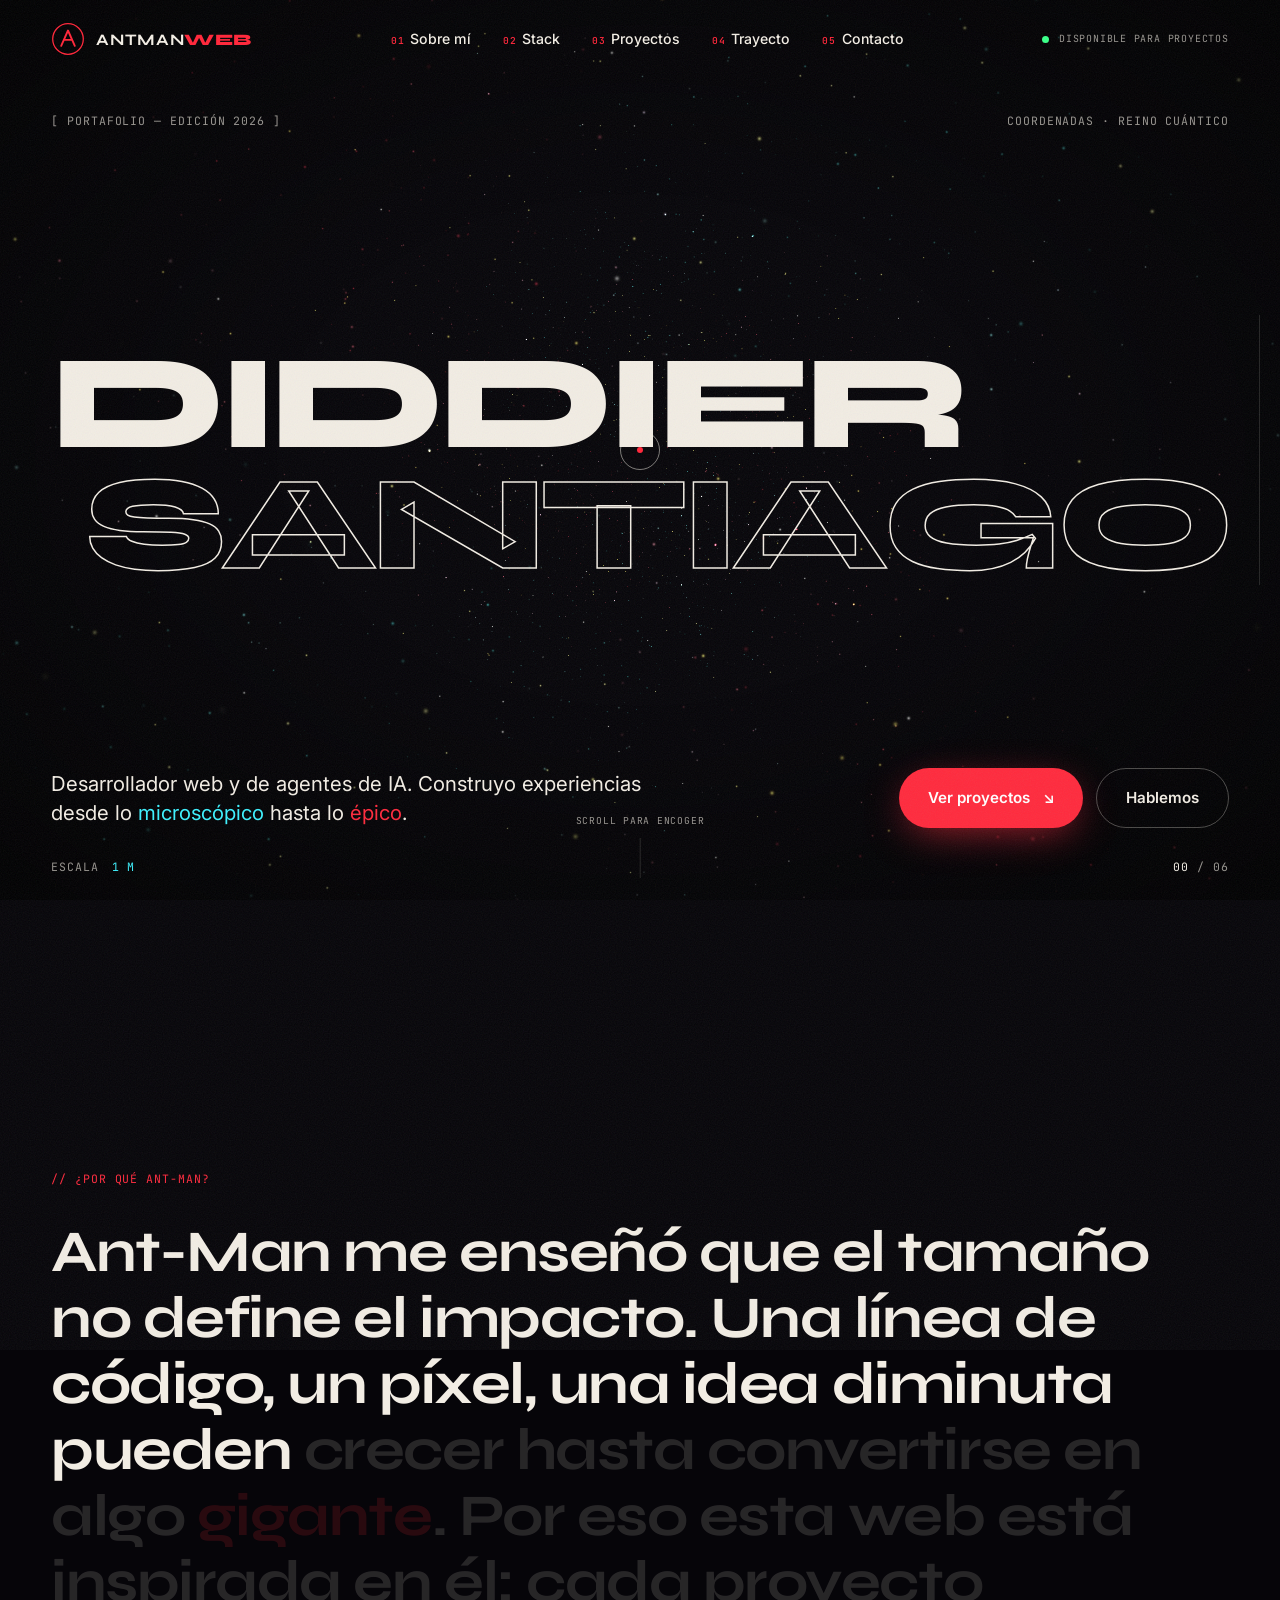
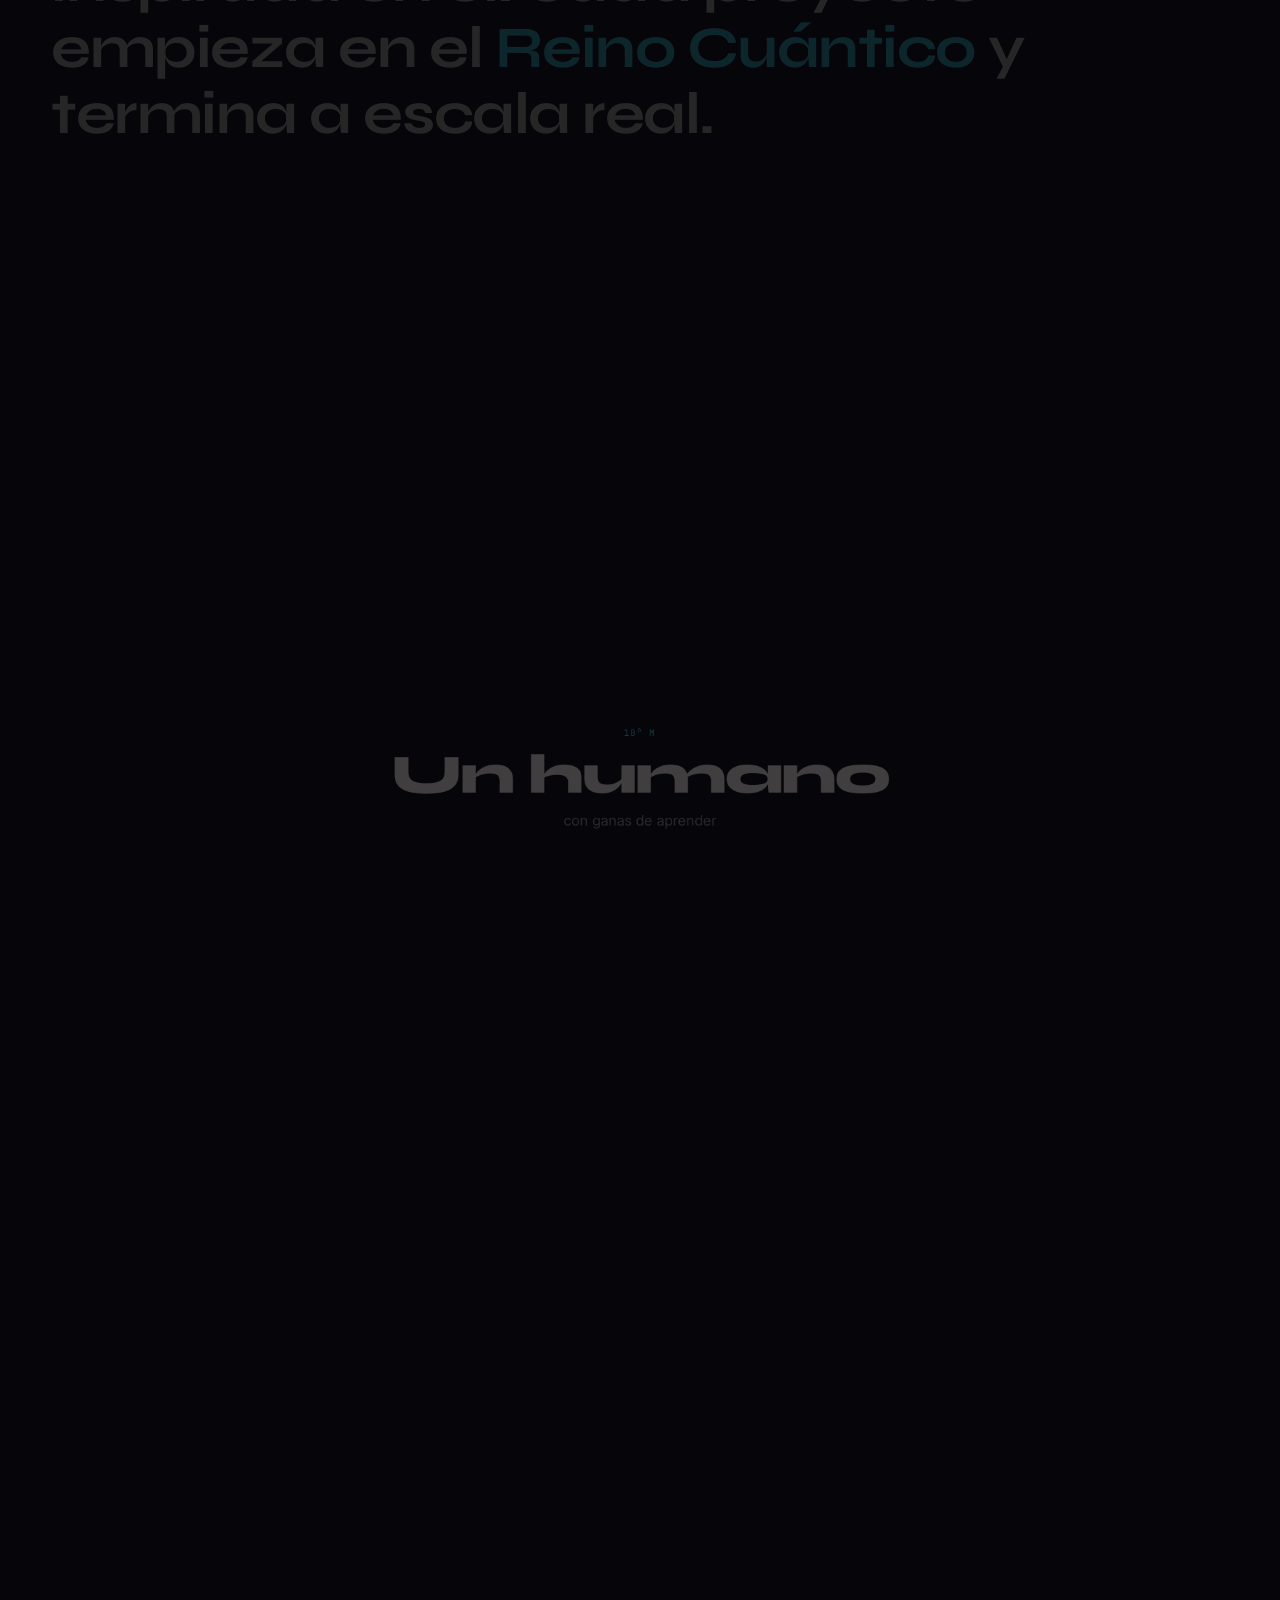
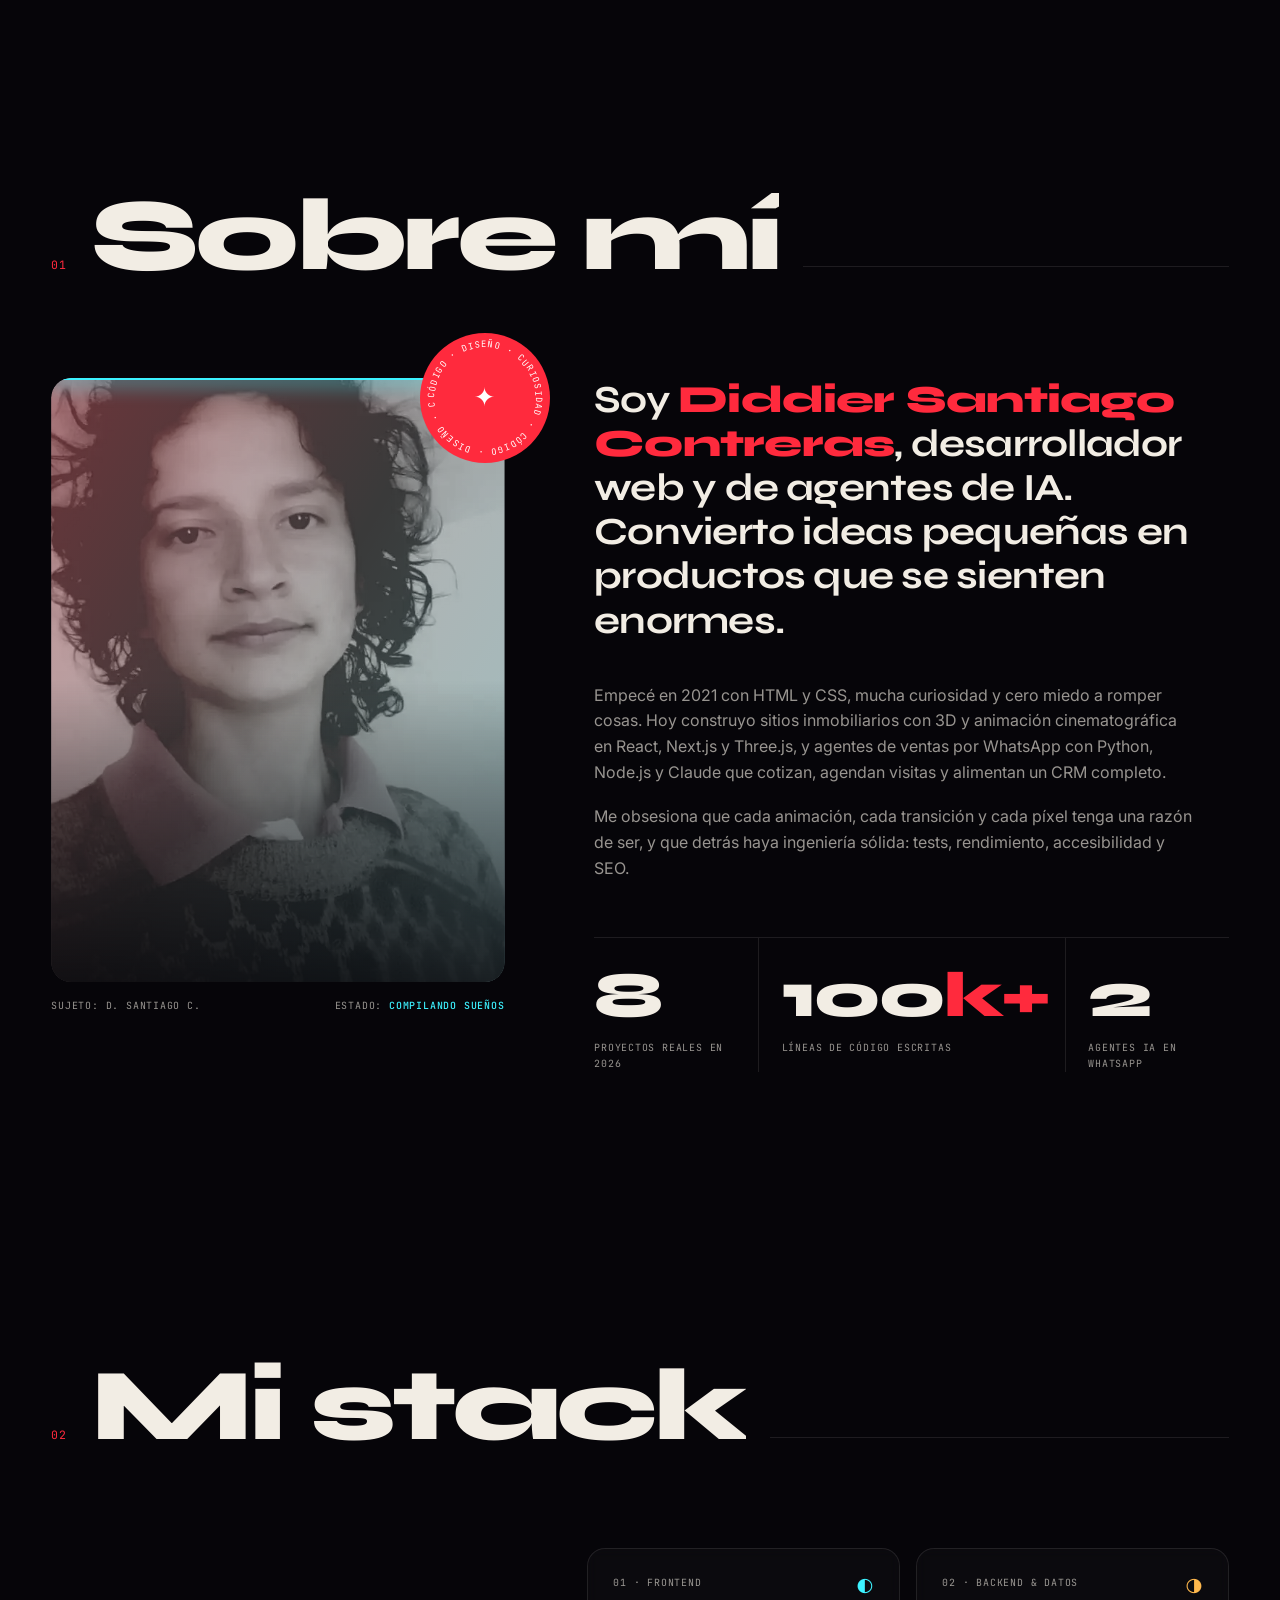
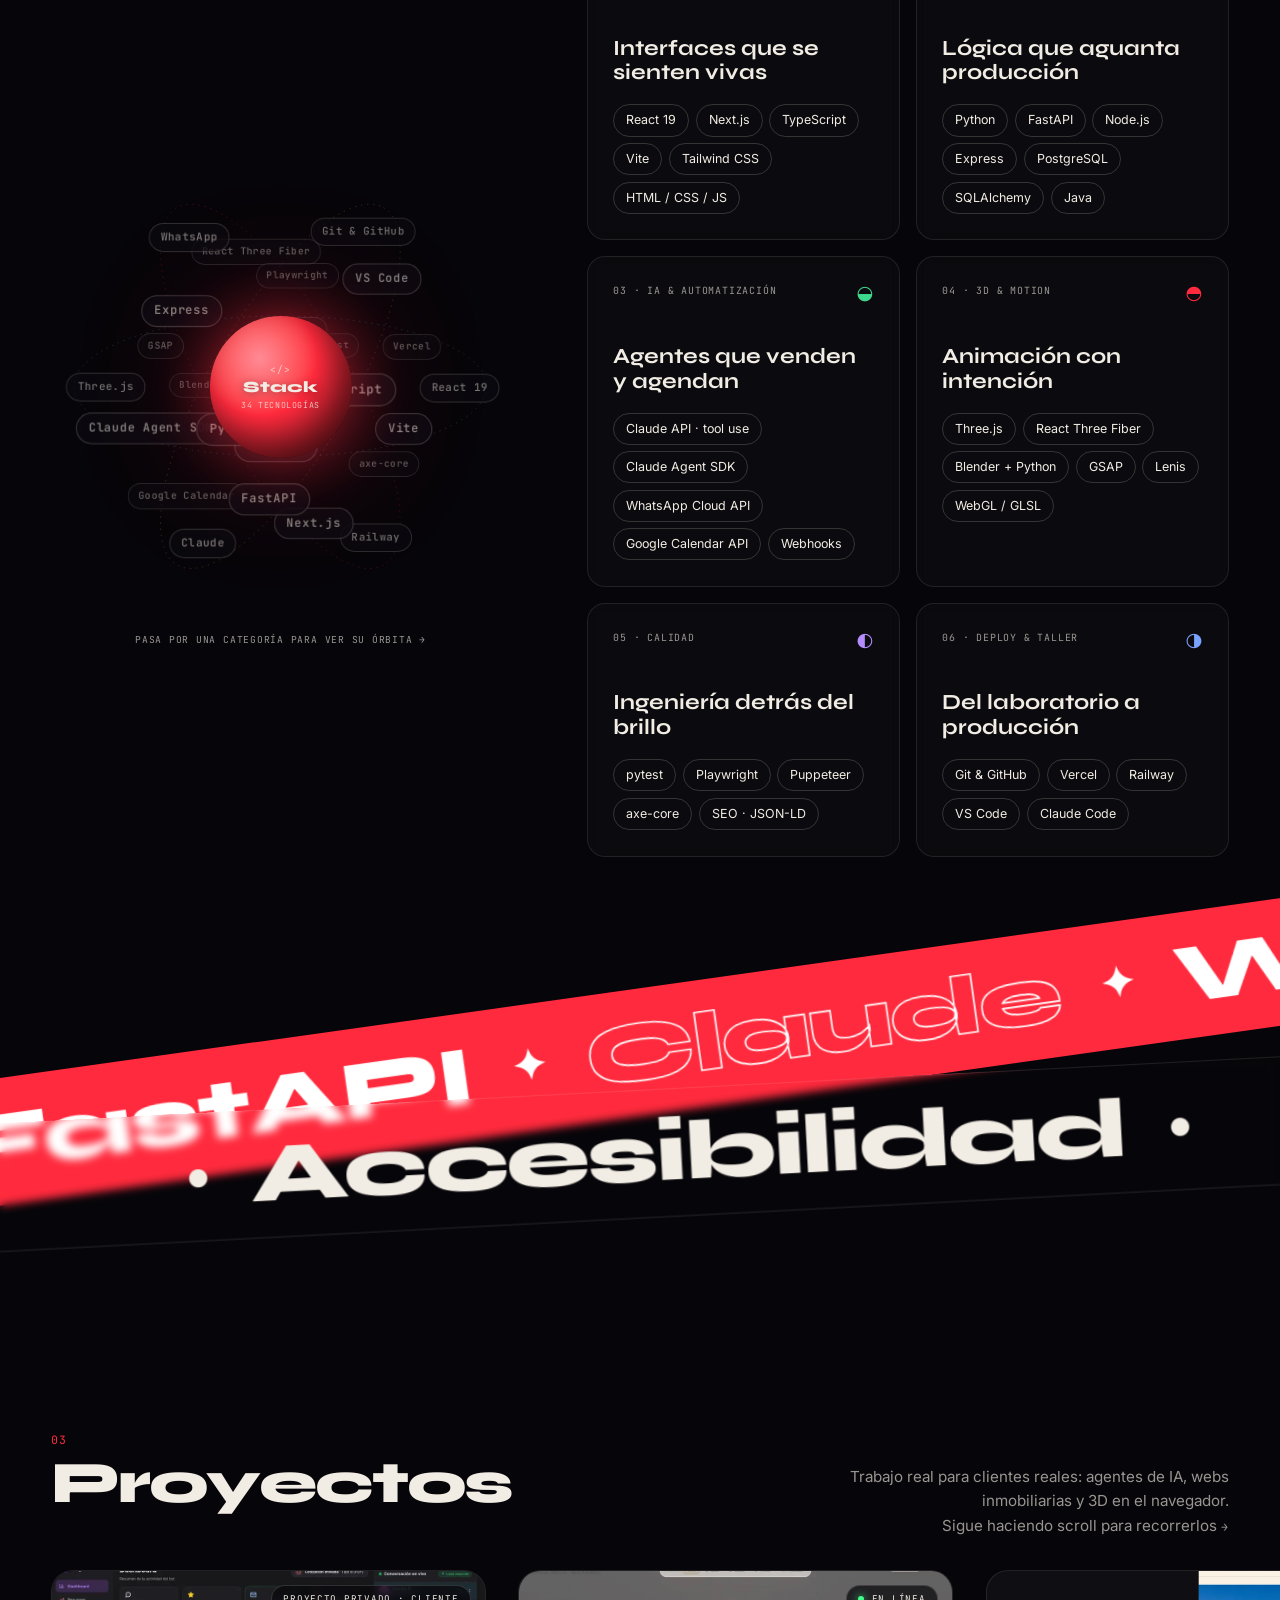
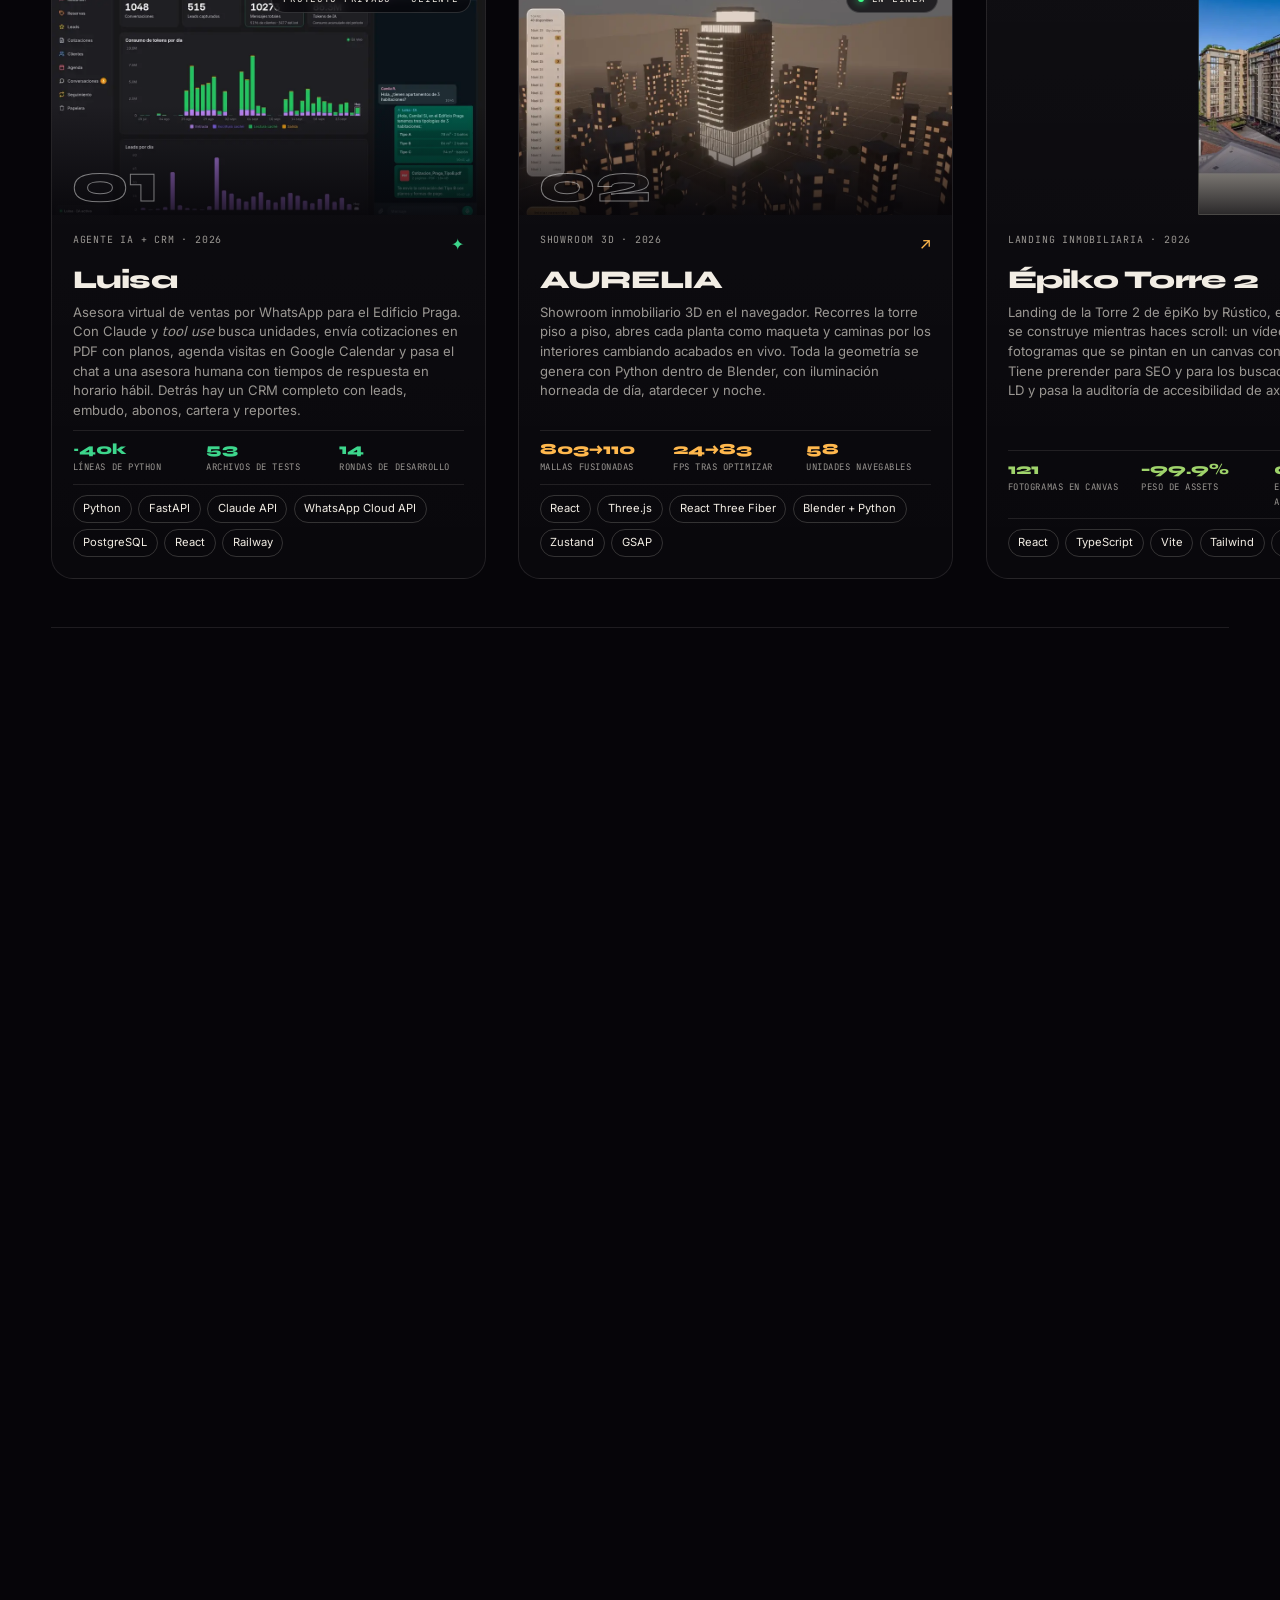
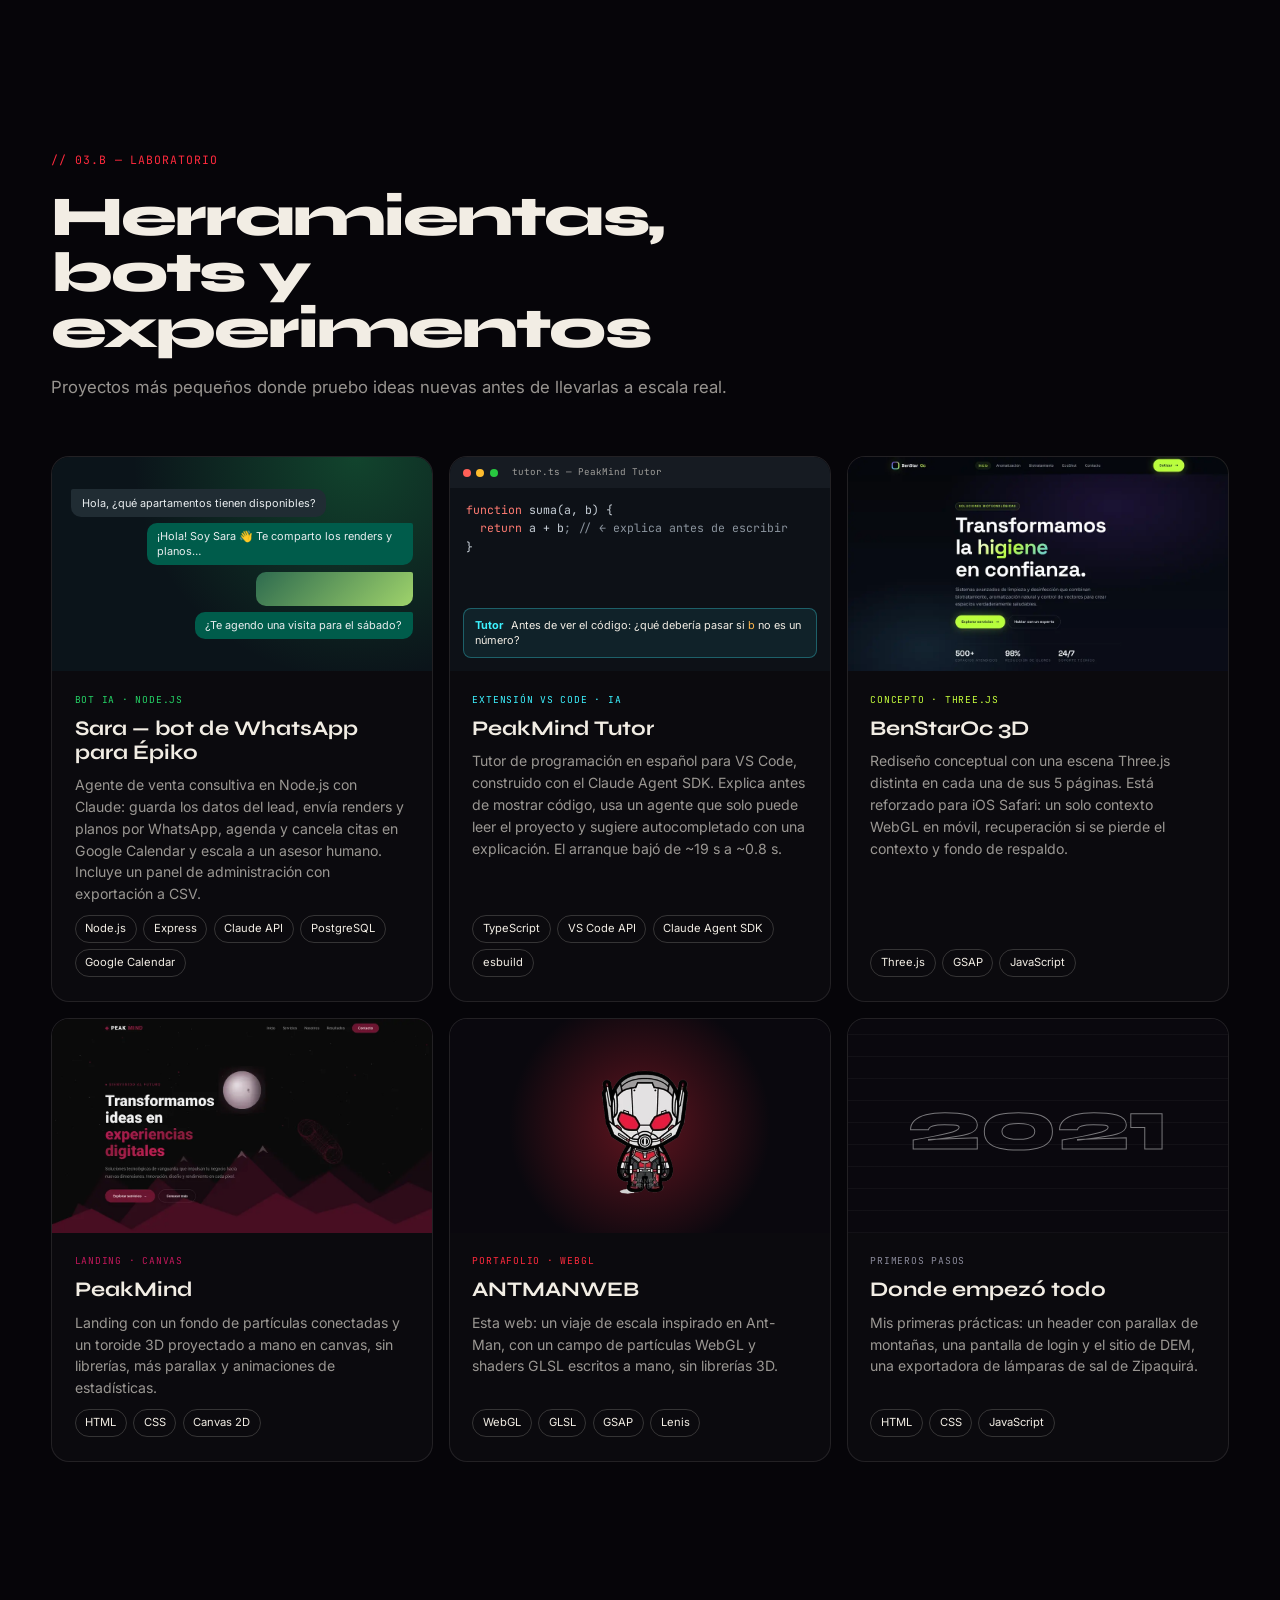
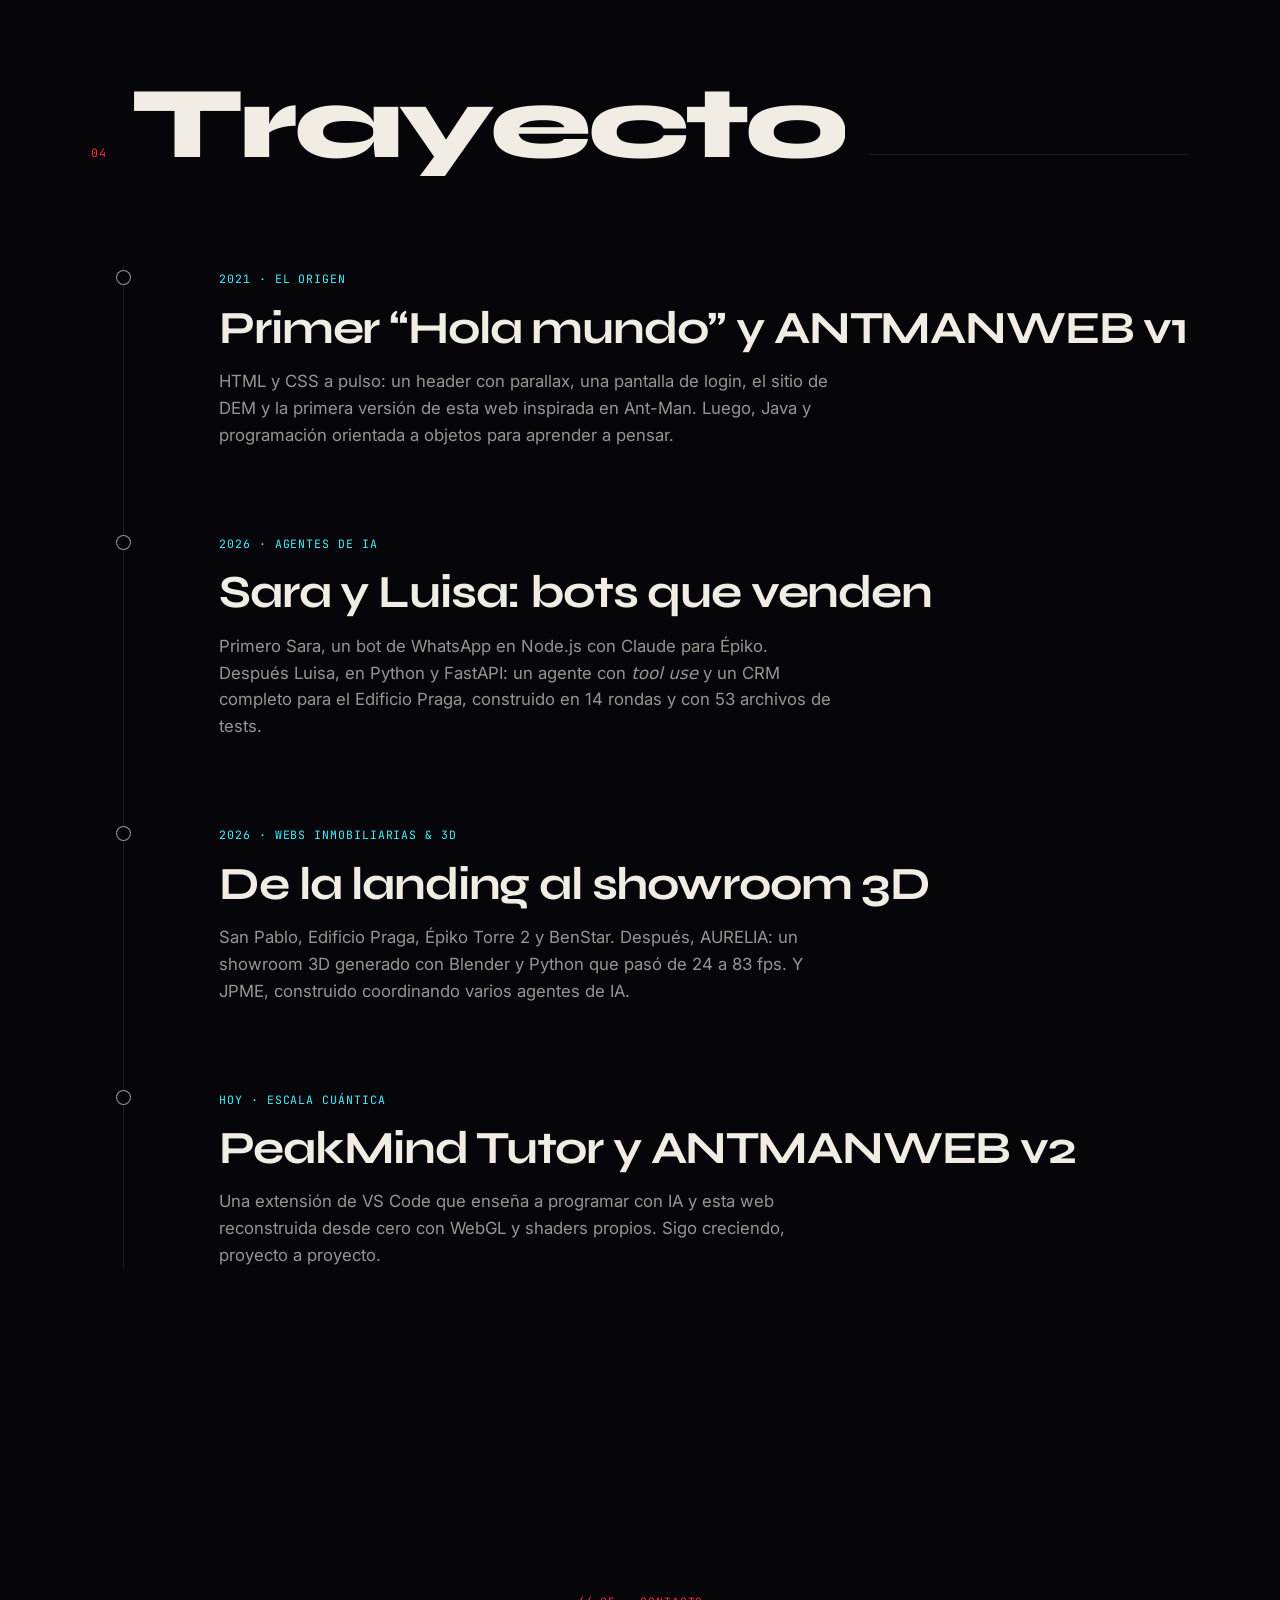
==== commit 67866a4b: "Átomo del stack dinámico y sincronizado con las categorías - El átomo se construye a partir de las t" ====
--- a/index.html
+++ b/index.html
@@ -229,50 +229,61 @@
       </div>
 
       <div class="stack__grid">
-        <div class="atom" aria-hidden="true">
-          <div class="atom__nucleus"><span>&lt;/&gt;</span></div>
-          <div class="atom__orbit atom__orbit--a"><div class="atom__e"><b>React</b></div><div class="atom__e atom__e--2"><b>Next.js</b></div></div>
-          <div class="atom__orbit atom__orbit--b"><div class="atom__e"><b>Python</b></div><div class="atom__e atom__e--2"><b>Claude</b></div></div>
-          <div class="atom__orbit atom__orbit--c"><div class="atom__e"><b>Three.js</b></div><div class="atom__e atom__e--2"><b>Node</b></div></div>
+        <div class="atom-wrap">
+          <!-- El átomo se genera solo a partir de las tarjetas del stack (assets/js/main.js → initAtom) -->
+          <div class="atom" aria-hidden="true">
+            <svg class="atom__rings" viewBox="-300 -300 600 600">
+              <ellipse rx="270" ry="92" transform="rotate(0)"/>
+              <ellipse rx="270" ry="92" transform="rotate(60)"/>
+              <ellipse rx="270" ry="92" transform="rotate(-60)"/>
+            </svg>
+            <div class="atom__nucleus">
+              <span class="atom__num mono">00</span>
+              <span class="atom__cat">Stack</span>
+              <span class="atom__count mono">0 tecnologías</span>
+            </div>
+            <ul class="atom__electrons"></ul>
+          </div>
+          <p class="atom__hint mono">Pasa por una categoría para ver su órbita →</p>
         </div>
 
         <div class="stack__cards">
-          <article class="tcard">
+          <article class="tcard" style="--c:#3df2ff;">
             <header><span class="mono">01 · Frontend</span><span class="tcard__ico">◐</span></header>
             <h3>Interfaces que se sienten vivas</h3>
             <ul class="chips">
               <li>React 19</li><li>Next.js</li><li>TypeScript</li><li>Vite</li><li>Tailwind CSS</li><li>HTML / CSS / JS</li>
             </ul>
           </article>
-          <article class="tcard">
+          <article class="tcard" style="--c:#ffb84d;">
             <header><span class="mono">02 · Backend &amp; datos</span><span class="tcard__ico">◑</span></header>
             <h3>Lógica que aguanta producción</h3>
             <ul class="chips">
               <li>Python</li><li>FastAPI</li><li>Node.js</li><li>Express</li><li>PostgreSQL</li><li>SQLAlchemy</li><li>Java</li>
             </ul>
           </article>
-          <article class="tcard">
+          <article class="tcard" style="--c:#3dd68c;">
             <header><span class="mono">03 · IA &amp; automatización</span><span class="tcard__ico">◒</span></header>
             <h3>Agentes que venden y agendan</h3>
             <ul class="chips">
               <li>Claude API · tool use</li><li>Claude Agent SDK</li><li>WhatsApp Cloud API</li><li>Google Calendar API</li><li>Webhooks</li>
             </ul>
           </article>
-          <article class="tcard">
+          <article class="tcard" style="--c:#ff2a3d;">
             <header><span class="mono">04 · 3D &amp; motion</span><span class="tcard__ico">◓</span></header>
             <h3>Animación con intención</h3>
             <ul class="chips">
               <li>Three.js</li><li>React Three Fiber</li><li>Blender + Python</li><li>GSAP</li><li>Lenis</li><li>WebGL / GLSL</li>
             </ul>
           </article>
-          <article class="tcard">
+          <article class="tcard" style="--c:#b48cff;">
             <header><span class="mono">05 · Calidad</span><span class="tcard__ico">◐</span></header>
             <h3>Ingeniería detrás del brillo</h3>
             <ul class="chips">
               <li>pytest</li><li>Playwright</li><li>Puppeteer</li><li>axe-core</li><li>SEO · JSON-LD</li>
             </ul>
           </article>
-          <article class="tcard">
+          <article class="tcard" style="--c:#7aa2ff;">
             <header><span class="mono">06 · Deploy &amp; taller</span><span class="tcard__ico">◑</span></header>
             <h3>Del laboratorio a producción</h3>
             <ul class="chips">
--- a/assets/css/main.css
+++ b/assets/css/main.css
@@ -550,51 +550,62 @@
   display: grid; grid-template-columns: 5fr 7fr; gap: clamp(2rem, 6vw, 6rem); align-items: center;
 }
 
+.atom-wrap { display: flex; flex-direction: column; align-items: center; gap: 1rem; }
 .atom {
   position: relative;
-  aspect-ratio: 1; width: 100%; max-width: 520px; margin: 0 auto;
-  transform-style: preserve-3d;
-  perspective: 1200px;
-}
+  aspect-ratio: 1; width: 100%; max-width: 540px; margin: 0 auto;
+  --atom-c: var(--red);
+}
+.atom__rings { position: absolute; inset: 0; width: 100%; height: 100%; overflow: visible; }
+.atom__rings ellipse {
+  fill: none; stroke: rgba(61,242,255,.22); stroke-width: 1; stroke-dasharray: 2 6;
+  transition: stroke .6s;
+}
+.atom__rings ellipse:nth-child(2) { stroke: rgba(255,42,61,.25); }
+.atom__rings ellipse:nth-child(3) { stroke: rgba(255,184,77,.22); }
 .atom__nucleus {
+  position: absolute; left: 50%; top: 50%; z-index: 30;
+  width: 31%; aspect-ratio: 1; translate: -50% -50%;
+  border-radius: 50%;
+  display: flex; flex-direction: column; align-items: center; justify-content: center; gap: .15rem;
+  text-align: center; padding: .5rem;
+  background: radial-gradient(circle at 35% 30%, color-mix(in srgb, var(--atom-c) 55%, #fff), var(--atom-c) 42%, color-mix(in srgb, var(--atom-c) 30%, #000) 100%);
+  box-shadow: 0 0 60px color-mix(in srgb, var(--atom-c) 60%, transparent), 0 0 140px color-mix(in srgb, var(--atom-c) 30%, transparent), inset -10px -14px 30px rgba(0,0,0,.4);
+  transition: background .6s, box-shadow .6s;
+  animation: pulse 3s ease-in-out infinite;
+}
+.atom__num { font-size: .6rem; opacity: .75; }
+.atom__cat { font-family: var(--f-display); font-weight: 800; font-size: clamp(.68rem, 1.25vw, .98rem); line-height: 1.08; letter-spacing: -.01em; max-width: 92%; text-shadow: 0 1px 8px rgba(0,0,0,.35); }
+.atom__count { font-size: .52rem; opacity: .75; }
+.atom__cat.is-swap { animation: catSwap .5s var(--ease); }
+@keyframes catSwap { from { opacity: 0; transform: translateY(8px) scale(.9); filter: blur(4px); } }
+.atom__electrons { position: absolute; inset: 0; }
+.atom__e {
   position: absolute; left: 50%; top: 50%;
-  width: 26%; aspect-ratio: 1; translate: -50% -50%;
-  border-radius: 50%;
-  display: grid; place-items: center;
-  background: radial-gradient(circle at 35% 30%, #ff6b78, var(--red) 40%, #5a0812 100%);
-  box-shadow: 0 0 60px rgba(255,42,61,.6), 0 0 140px rgba(255,42,61,.3), inset -10px -14px 30px rgba(0,0,0,.4);
-  font-family: var(--f-mono); font-weight: 500; font-size: clamp(1rem, 2vw, 1.5rem);
-  animation: pulse 3s ease-in-out infinite;
-}
-.atom__orbit {
-  position: absolute; inset: 4%;
-  border-radius: 50%;
-  border: 1px solid rgba(61,242,255,.28);
-  transform-style: preserve-3d;
-}
-.atom__orbit--a { transform: rotateX(70deg) rotateY(0deg); animation: orbitA 14s linear infinite; }
-.atom__orbit--b { transform: rotateX(70deg) rotateY(60deg); animation: orbitB 18s linear infinite; border-color: rgba(255,42,61,.3); }
-.atom__orbit--c { transform: rotateX(70deg) rotateY(-60deg); animation: orbitC 22s linear infinite; border-color: rgba(255,184,77,.28); }
-@keyframes orbitA { from { transform: rotateY(0deg) rotateX(72deg) rotateZ(0deg); } to { transform: rotateY(0deg) rotateX(72deg) rotateZ(360deg); } }
-@keyframes orbitB { from { transform: rotateY(60deg) rotateX(72deg) rotateZ(0deg); } to { transform: rotateY(60deg) rotateX(72deg) rotateZ(360deg); } }
-@keyframes orbitC { from { transform: rotateY(-60deg) rotateX(72deg) rotateZ(0deg); } to { transform: rotateY(-60deg) rotateX(72deg) rotateZ(360deg); } }
-.atom__e {
-  position: absolute; left: 50%; top: 0;
-  transform-style: preserve-3d;
-  translate: -50% -50%;
-}
-.atom__e--2 { top: 100%; }
+  will-change: transform;
+  pointer-events: none;
+}
 .atom__e b {
-  display: block;
-  padding: .4rem .8rem;
+  display: block; translate: -50% -50%;
+  padding: .32rem .7rem;
   border-radius: 100px;
-  background: rgba(13,11,18,.9);
-  border: 1px solid rgba(242,237,228,.25);
-  font-family: var(--f-mono); font-weight: 500; font-size: .72rem; letter-spacing: .05em;
+  background: rgba(13,11,18,.92);
+  border: 1px solid rgba(242,237,228,.22);
+  font-family: var(--f-mono); font-weight: 500; font-size: clamp(.56rem, .9vw, .7rem); letter-spacing: .03em;
   white-space: nowrap;
-  transform: rotateX(-72deg);
-  box-shadow: 0 0 20px rgba(61,242,255,.25);
-}
+  color: var(--ink-dim);
+  transition: color .5s, border-color .5s, background .5s, box-shadow .5s, opacity .5s;
+}
+.atom__e.is-on b {
+  color: #fff; border-color: var(--atom-c);
+  background: color-mix(in srgb, var(--atom-c) 28%, rgba(13,11,18,.92));
+  box-shadow: 0 0 18px color-mix(in srgb, var(--atom-c) 70%, transparent);
+}
+.atom.has-focus .atom__e:not(.is-on) b { opacity: .42; }
+.atom__hint { color: var(--ink-dim); font-size: .6rem; text-align: center; }
+.tcard.is-lit { border-color: color-mix(in srgb, var(--c, var(--red)) 60%, transparent); }
+.tcard.is-lit::before { opacity: .6; }
+.tcard.is-lit .tcard__ico { transform: rotate(180deg); }
 
 .stack__cards { display: grid; grid-template-columns: 1fr 1fr; gap: 1rem; }
 .tcard {
@@ -609,14 +620,14 @@
 }
 .tcard::before {
   content: ''; position: absolute; inset: 0; pointer-events: none;
-  background: radial-gradient(400px circle at var(--mx) var(--my), rgba(255,42,61,.18), transparent 45%);
+  background: radial-gradient(400px circle at var(--mx) var(--my), color-mix(in srgb, var(--c, var(--red)) 22%, transparent), transparent 45%);
   opacity: 0; transition: opacity .4s;
 }
-.tcard:hover { border-color: rgba(255,42,61,.45); }
+.tcard:hover { border-color: color-mix(in srgb, var(--c, var(--red)) 55%, transparent); }
 .tcard:hover::before { opacity: 1; }
 .tcard header { display: flex; justify-content: space-between; color: var(--ink-dim); margin-bottom: 2.6rem; }
 .tcard header .mono { font-size: .62rem; }
-.tcard__ico { color: var(--red); font-size: 1.2rem; line-height: 1; transition: transform .8s var(--ease); }
+.tcard__ico { color: var(--c, var(--red)); font-size: 1.2rem; line-height: 1; transition: transform .8s var(--ease); }
 .tcard:hover .tcard__ico { transform: rotate(180deg); }
 .tcard h3 { font-family: var(--f-display); font-weight: 700; font-size: 1.35rem; line-height: 1.15; margin-bottom: 1.2rem; }
 
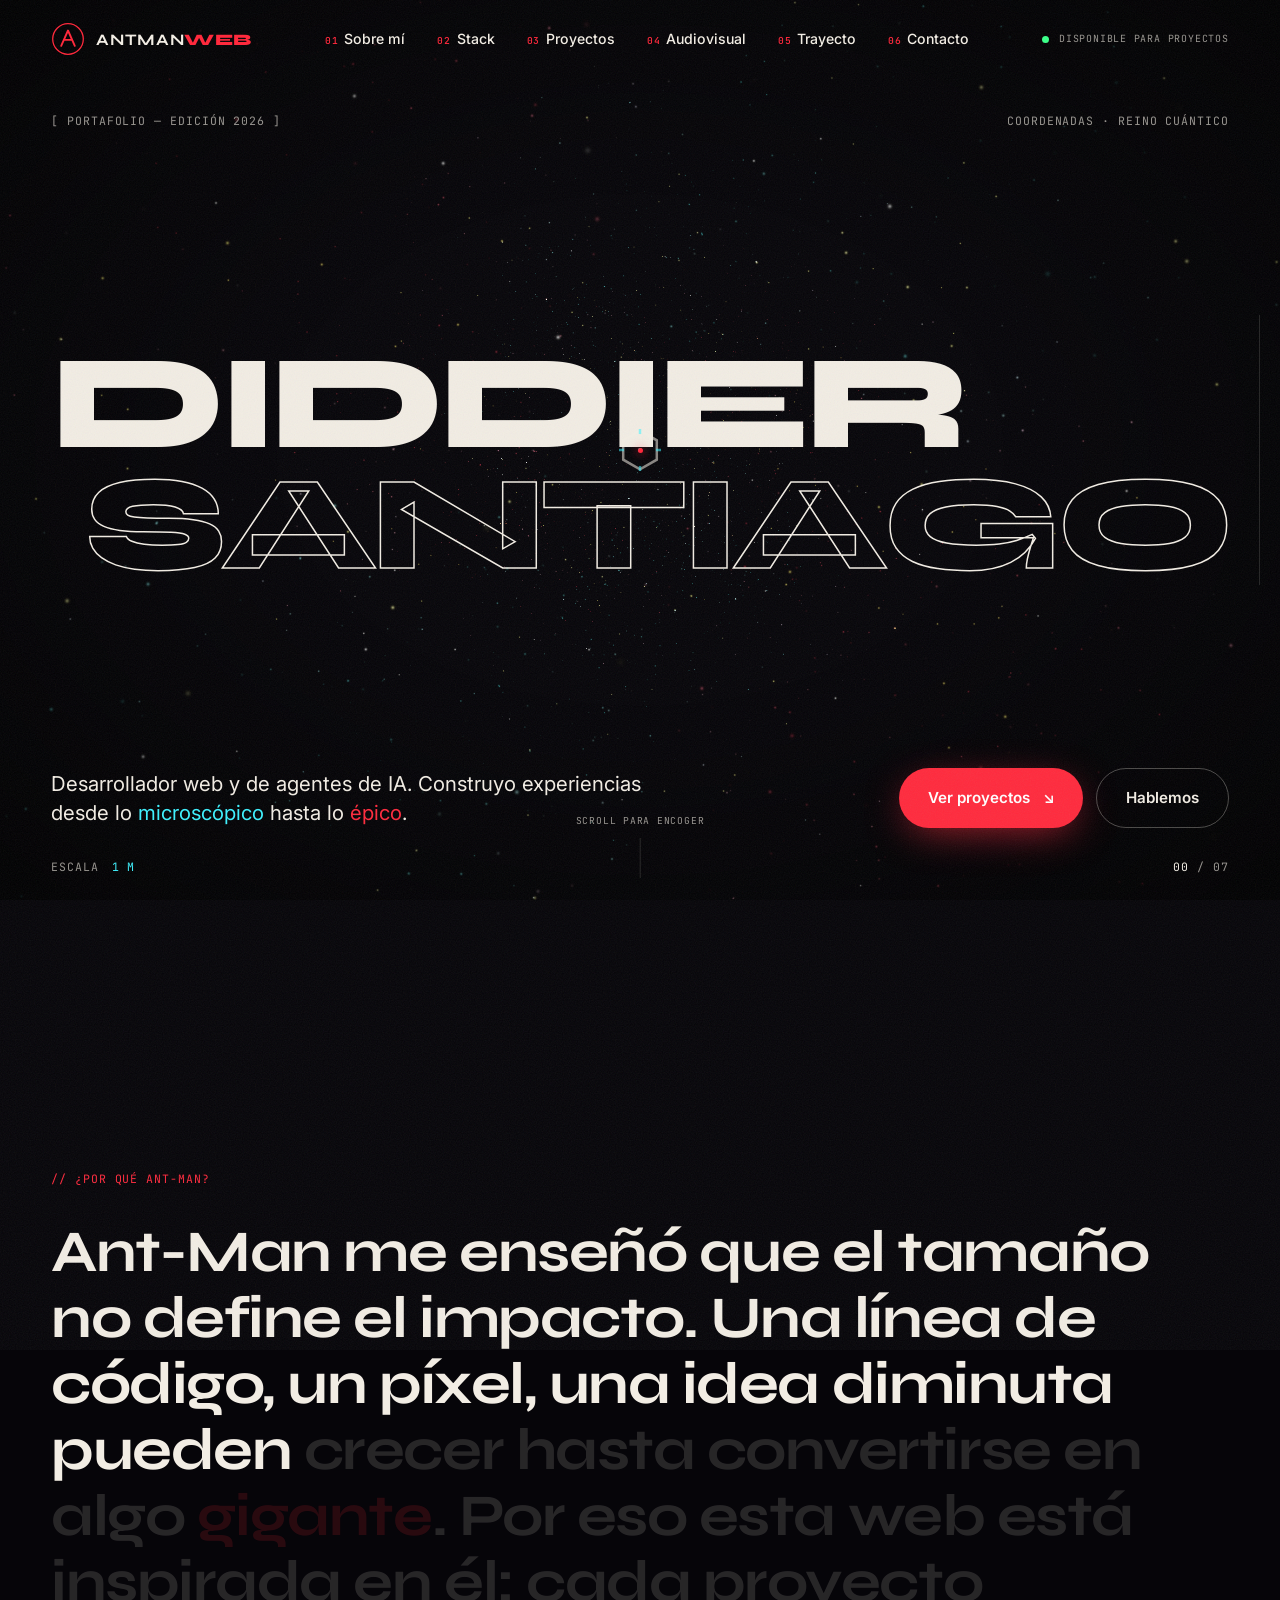
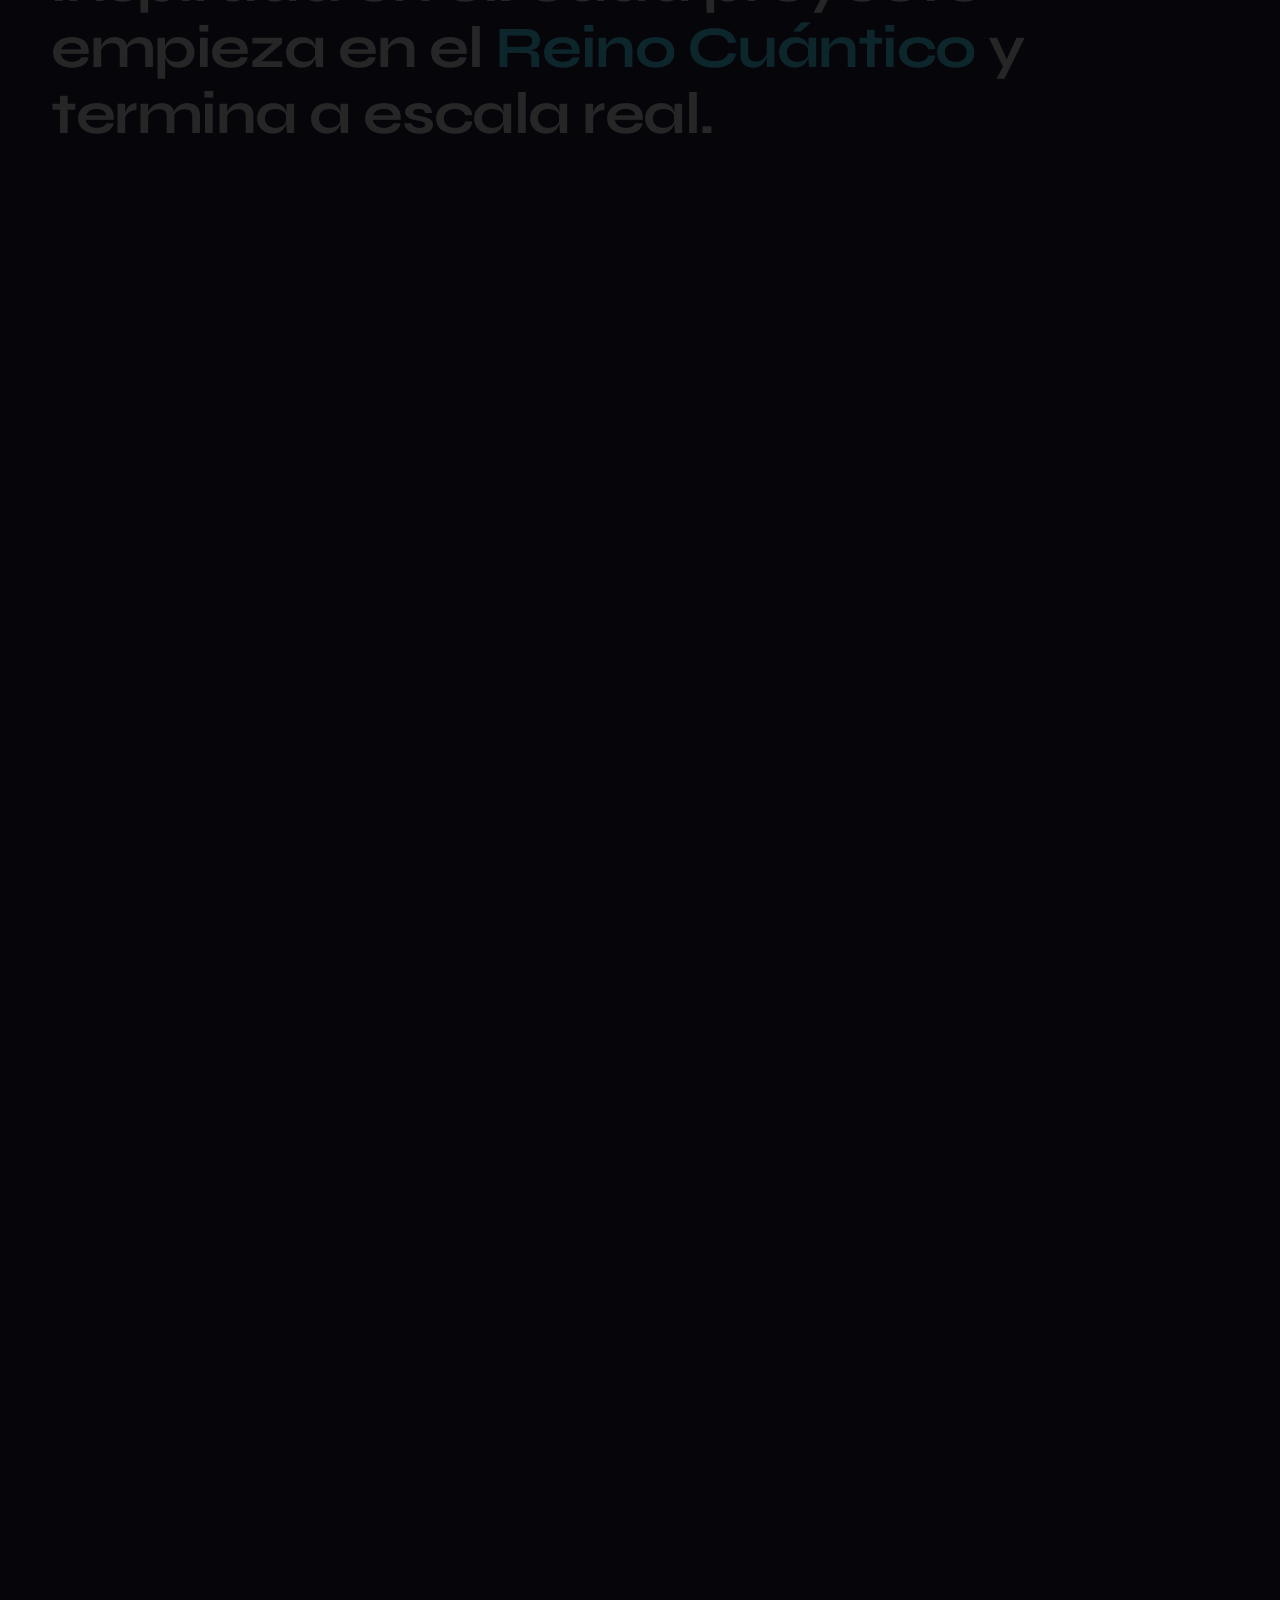
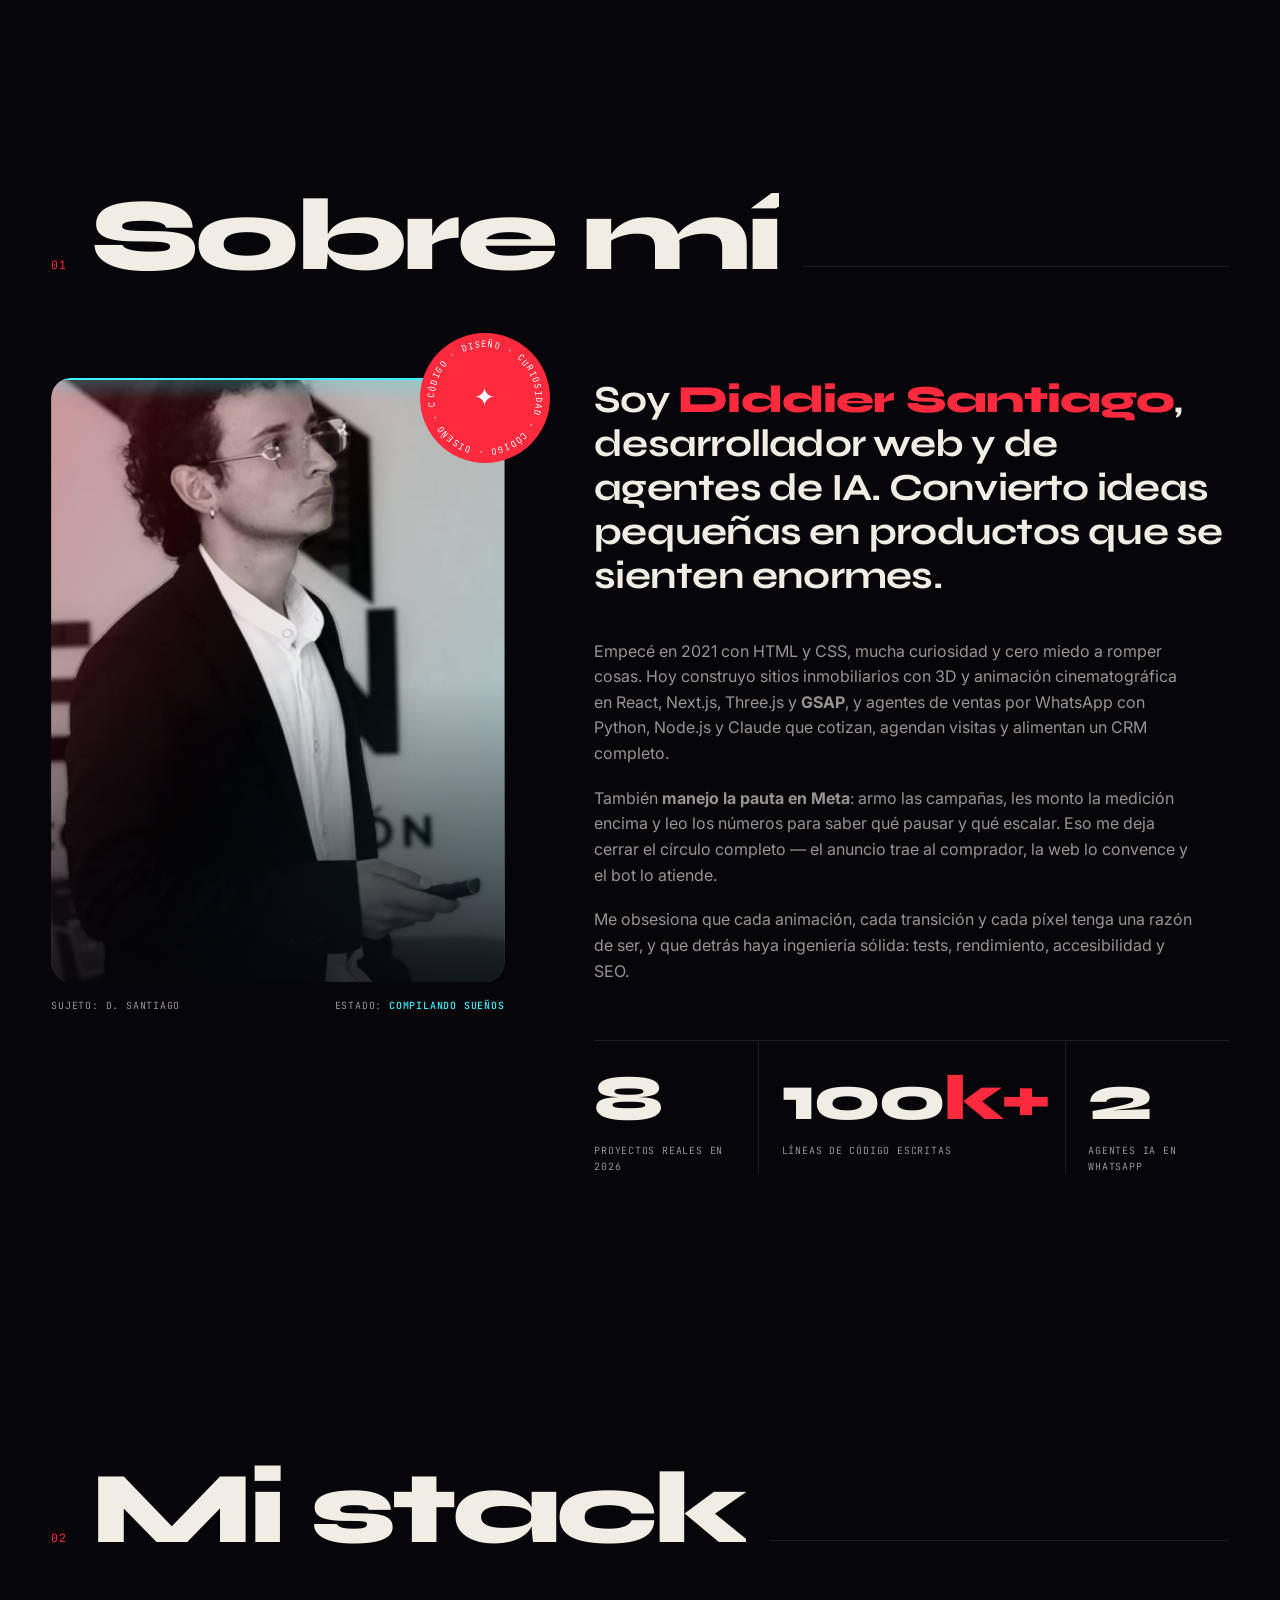
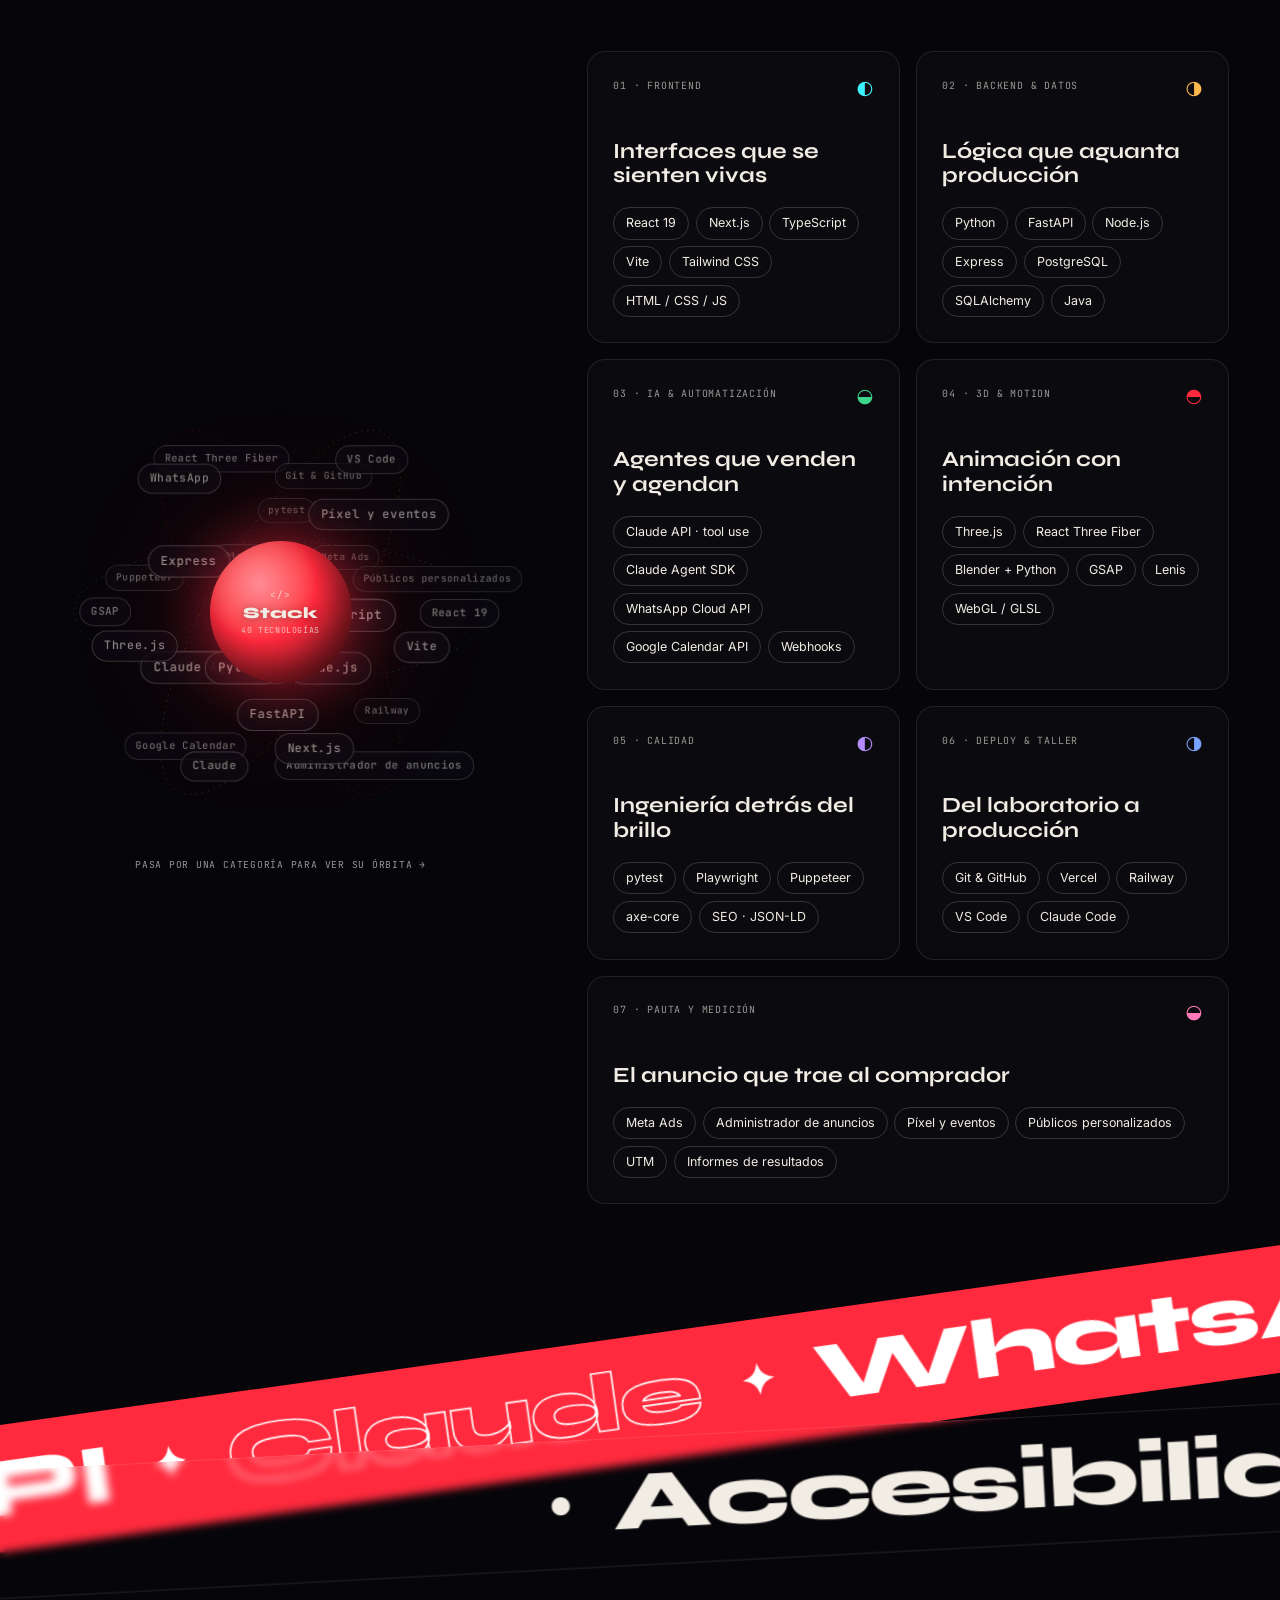
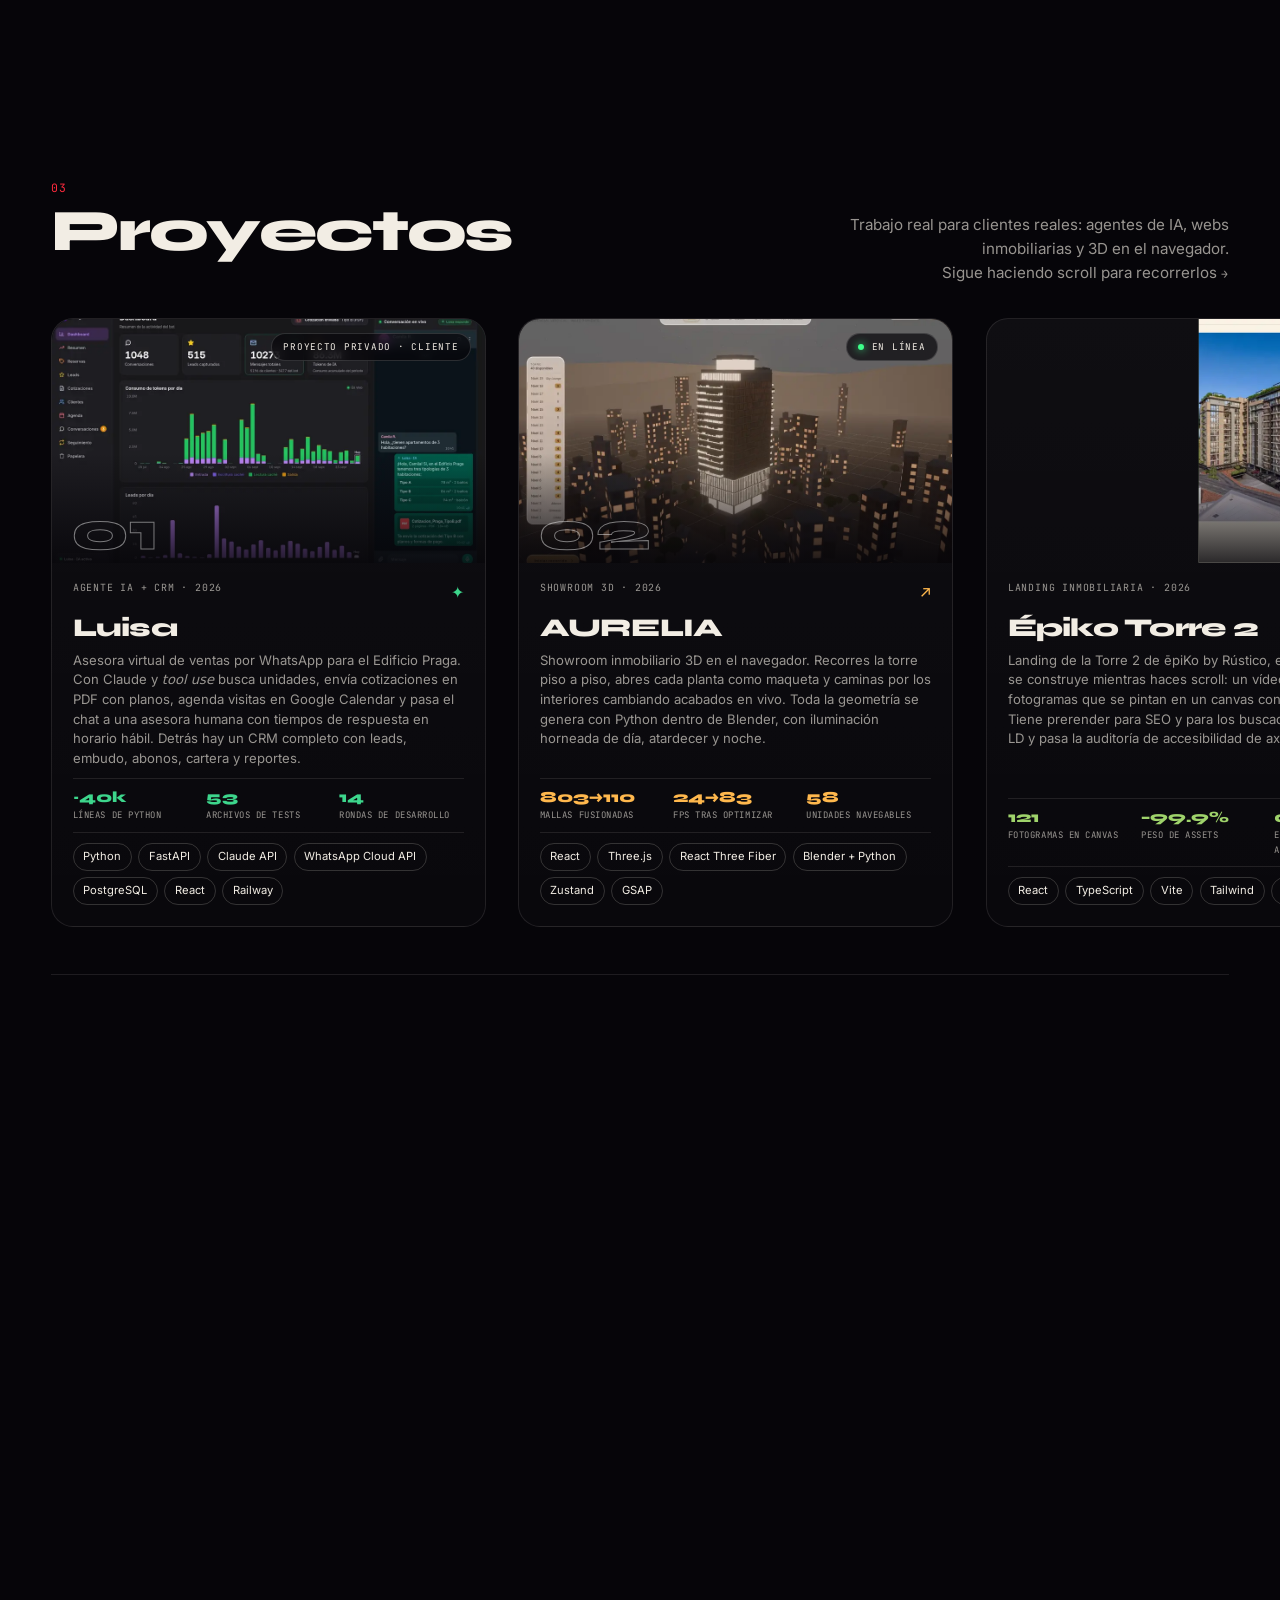
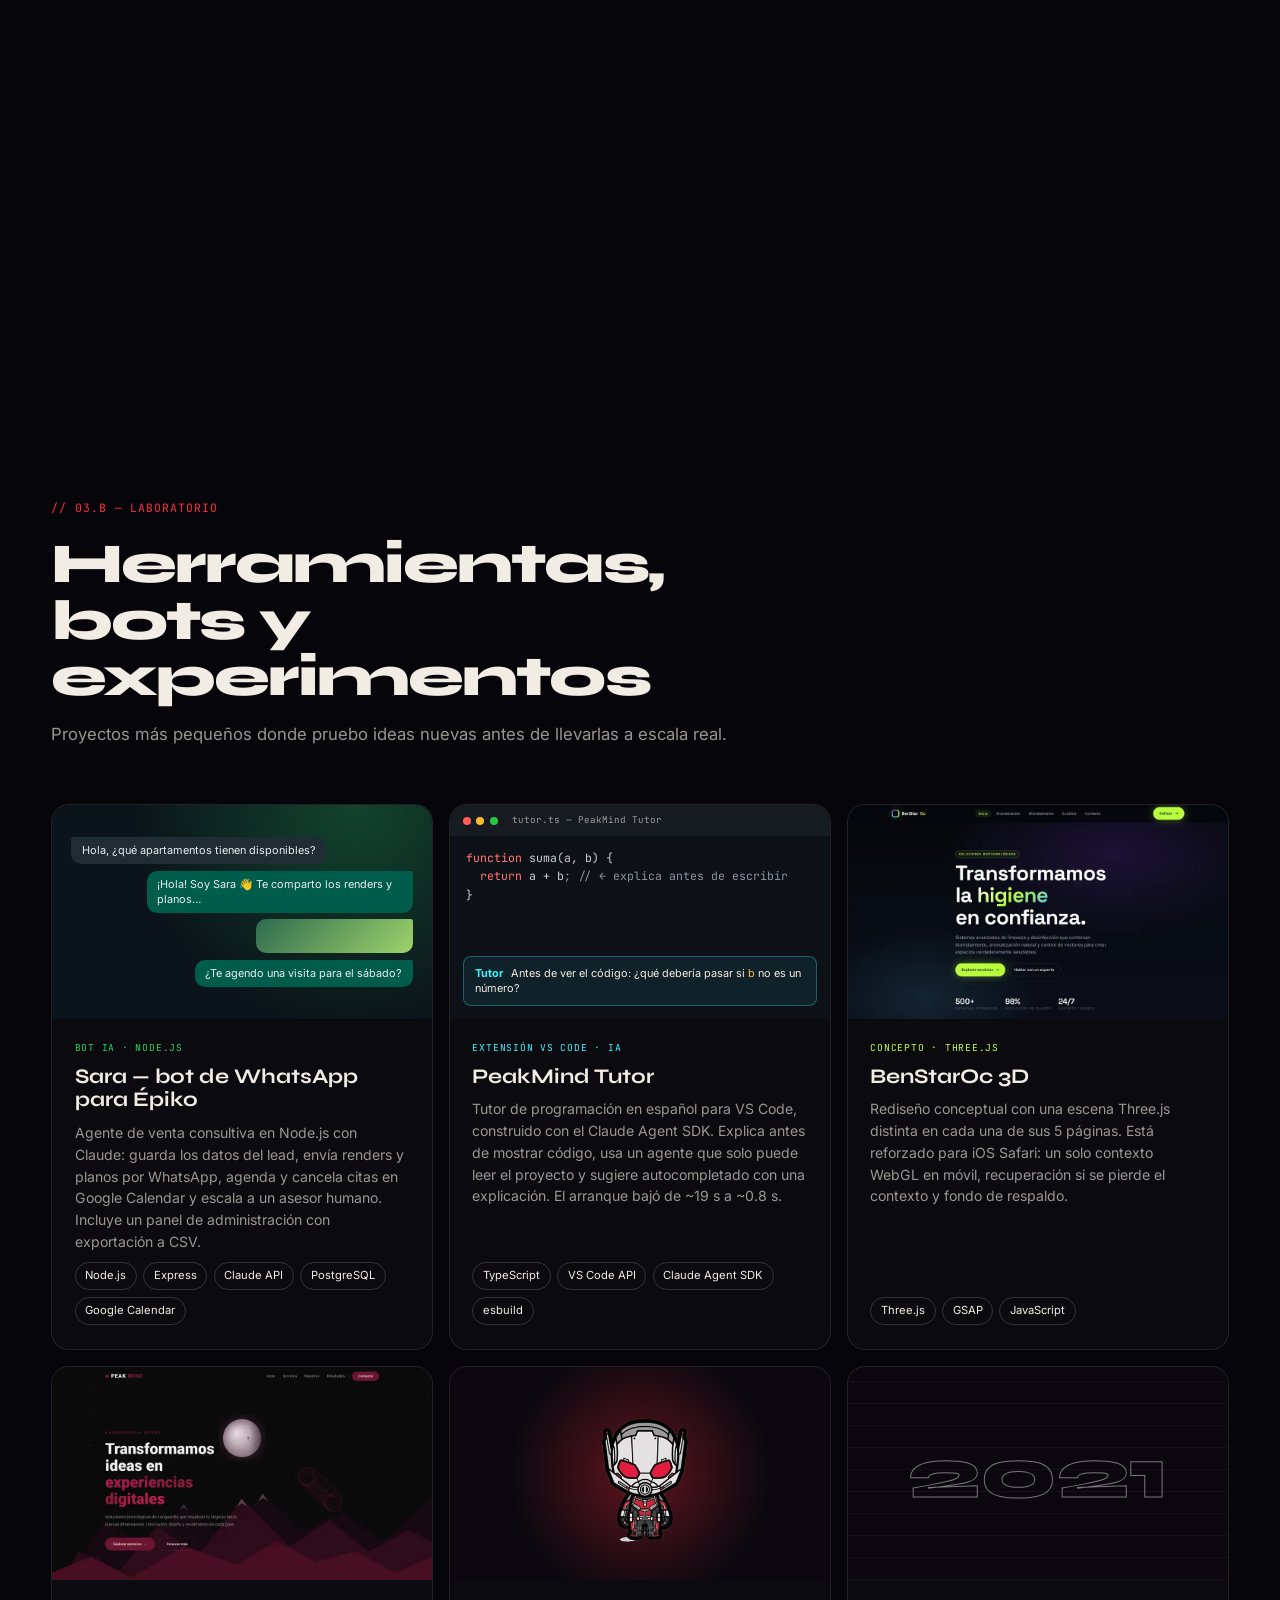
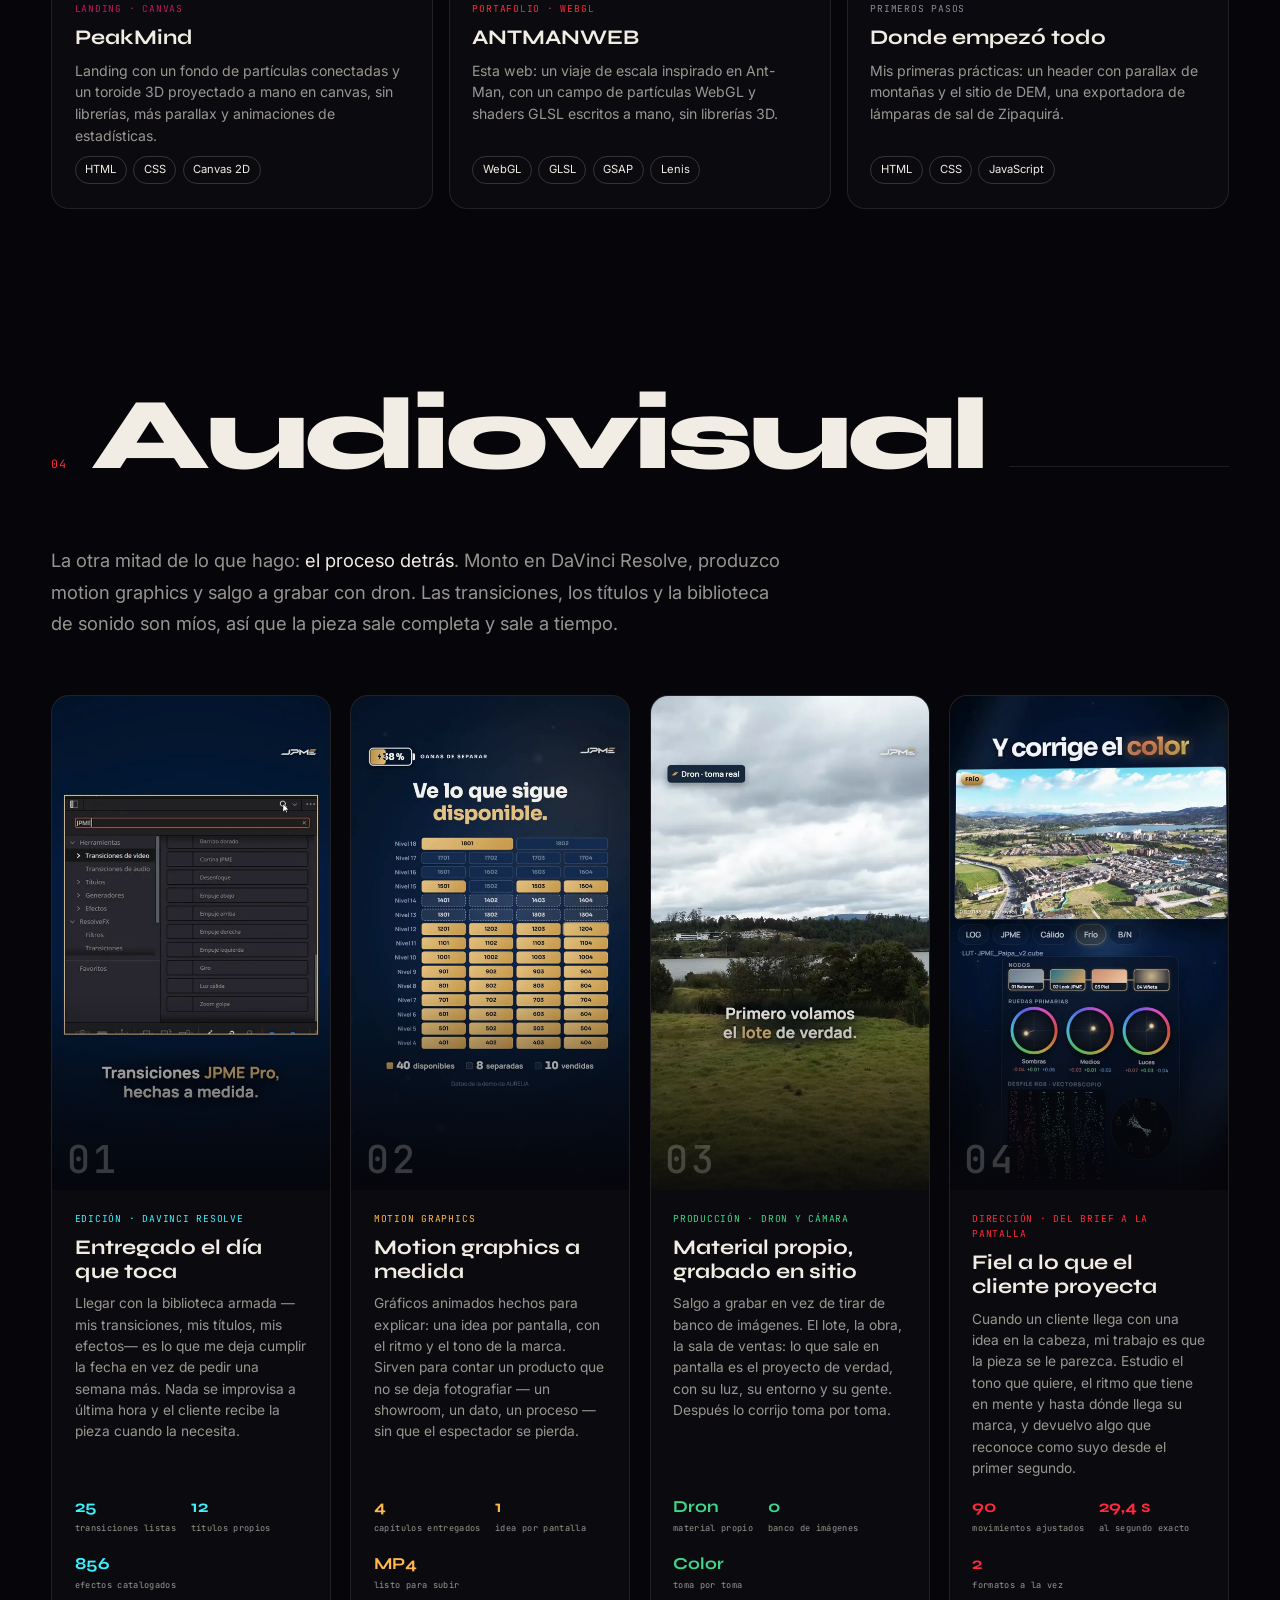
==== commit f64eeddf: "Sección audiovisual, SEO, cursor propio y arreglo del viaje de escala Viaje de escala: las frases en" ====
--- a/index.html
+++ b/index.html
@@ -4,12 +4,30 @@
   <meta charset="UTF-8">
   <meta name="viewport" content="width=device-width, initial-scale=1.0">
   <title>Diddier Santiago — Desarrollador Web · ANTMANWEB</title>
-  <meta name="description" content="Portafolio de Diddier Santiago Contreras: desarrollador web y de agentes de IA. Showrooms 3D, webs inmobiliarias y bots de WhatsApp con Claude.">
+  <meta name="description" content="Portafolio de Diddier Santiago: desarrollador web, de agentes de IA y editor audiovisual. Showrooms 3D, webs inmobiliarias, bots de WhatsApp y motion graphics escritos en código.">
+  <meta name="author" content="Diddier Santiago">
   <meta name="theme-color" content="#060509">
-  <meta property="og:title" content="Diddier Santiago — ANTMANWEB">
-  <meta property="og:description" content="Las grandes ideas empiezan siendo diminutas. Portafolio de desarrollo web.">
-  <meta property="og:image" content="assets/img/antman.png">
+  <link rel="canonical" href="https://antmanweb.vercel.app/">
+
+  <meta property="og:type" content="website">
+  <meta property="og:url" content="https://antmanweb.vercel.app/">
+  <meta property="og:site_name" content="ANTMANWEB">
+  <meta property="og:locale" content="es_CO">
+  <meta property="og:title" content="Diddier Santiago — Desarrollador web, agentes de IA y audiovisual">
+  <meta property="og:description" content="Las grandes ideas empiezan siendo diminutas. Showrooms 3D, webs inmobiliarias, bots de WhatsApp y motion graphics.">
+  <meta property="og:image" content="https://antmanweb.vercel.app/assets/img/og.png">
+  <meta property="og:image:width" content="1200">
+  <meta property="og:image:height" content="630">
+  <meta property="og:image:alt" content="Diddier Santiago — desarrollador web, agentes de IA y audiovisual">
+
+  <meta name="twitter:card" content="summary_large_image">
+  <meta name="twitter:title" content="Diddier Santiago — Desarrollador web, agentes de IA y audiovisual">
+  <meta name="twitter:description" content="Las grandes ideas empiezan siendo diminutas. Showrooms 3D, webs inmobiliarias, bots de WhatsApp y motion graphics.">
+  <meta name="twitter:image" content="https://antmanweb.vercel.app/assets/img/og.png">
+
   <link rel="icon" href="assets/img/favicon.png" type="image/png">
+  <link rel="apple-touch-icon" href="assets/img/icon-192.png">
+  <link rel="manifest" href="site.webmanifest">
 
   <link rel="preconnect" href="https://fonts.googleapis.com">
   <link rel="preconnect" href="https://fonts.gstatic.com" crossorigin>
@@ -17,6 +35,53 @@
 
   <link rel="stylesheet" href="assets/css/main.css">
   <script>document.documentElement.classList.replace('no-js', 'js');</script>
+
+  <script type="application/ld+json">
+  {
+    "@context": "https://schema.org",
+    "@graph": [
+      {
+        "@type": "Person",
+        "@id": "https://antmanweb.vercel.app/#diddier",
+        "name": "Diddier Santiago",
+        "url": "https://antmanweb.vercel.app/",
+        "image": "https://antmanweb.vercel.app/assets/img/diddier.jpg",
+        "jobTitle": "Desarrollador web y de agentes de IA",
+        "description": "Desarrollador web y de agentes de IA. Construye showrooms 3D en el navegador, sitios inmobiliarios, bots de venta por WhatsApp y piezas audiovisuales con motion graphics escritos en código.",
+        "address": { "@type": "PostalAddress", "addressCountry": "CO" },
+        "knowsLanguage": ["es", "en"],
+        "knowsAbout": [
+          "Desarrollo web", "React", "Next.js", "TypeScript", "Three.js", "WebGL",
+          "Python", "FastAPI", "Node.js", "PostgreSQL",
+          "Agentes de IA", "Claude API", "WhatsApp Cloud API",
+          "Blender", "Motion graphics", "DaVinci Resolve", "Edición de video",
+          "GSAP", "Meta Ads", "Pauta digital", "Medición y analítica"
+        ],
+        "sameAs": [
+          "https://github.com/diddiersantiago",
+          "https://www.instagram.com/diddiersantiago/",
+          "https://www.facebook.com/diddier.santiago/"
+        ]
+      },
+      {
+        "@type": "WebSite",
+        "@id": "https://antmanweb.vercel.app/#website",
+        "url": "https://antmanweb.vercel.app/",
+        "name": "ANTMANWEB",
+        "inLanguage": "es-CO",
+        "author": { "@id": "https://antmanweb.vercel.app/#diddier" },
+        "publisher": { "@id": "https://antmanweb.vercel.app/#diddier" }
+      },
+      {
+        "@type": "ProfilePage",
+        "url": "https://antmanweb.vercel.app/",
+        "name": "Diddier Santiago — Portafolio",
+        "isPartOf": { "@id": "https://antmanweb.vercel.app/#website" },
+        "about": { "@id": "https://antmanweb.vercel.app/#diddier" }
+      }
+    ]
+  }
+  </script>
 </head>
 <body>
 
@@ -36,7 +101,26 @@
   <canvas class="quantum" aria-hidden="true"></canvas>
   <div class="grain" aria-hidden="true"></div>
   <div class="vignette" aria-hidden="true"></div>
-  <div class="cursor" aria-hidden="true"><div class="cursor__ring"><span class="cursor__label"></span></div><div class="cursor__dot"></div></div>
+  <!-- Cursor propio: visor hexagonal con estela de partículas Pym -->
+  <div class="cursor" aria-hidden="true">
+    <div class="cursor__trail">
+      <i></i><i></i><i></i><i></i><i></i><i></i>
+    </div>
+    <div class="cursor__ring">
+      <svg class="cursor__hex" viewBox="0 0 100 100" aria-hidden="true">
+        <polygon class="cursor__hex-out" points="50,4 90,27 90,73 50,96 10,73 10,27"/>
+        <polygon class="cursor__hex-in"  points="50,18 78,34 78,66 50,82 22,66 22,34"/>
+        <g class="cursor__ticks">
+          <line x1="50" y1="0"  x2="50" y2="12"/>
+          <line x1="50" y1="88" x2="50" y2="100"/>
+          <line x1="0"  y1="50" x2="12" y2="50"/>
+          <line x1="88" y1="50" x2="100" y2="50"/>
+        </g>
+      </svg>
+      <span class="cursor__label"></span>
+    </div>
+    <div class="cursor__dot"></div>
+  </div>
 
   <!-- ============ HUD ============ -->
   <div class="hud" aria-hidden="true">
@@ -45,7 +129,7 @@
       <span class="hud__v" data-hud-scale>1 m</span>
     </div>
     <div class="hud__progress"><span></span></div>
-    <div class="hud__section mono"><span data-hud-index>00</span> / 06</div>
+    <div class="hud__section mono"><span data-hud-index>00</span> / 07</div>
   </div>
 
   <!-- ============ NAV ============ -->
@@ -60,8 +144,9 @@
       <a href="#about" data-scramble><span class="mono">01</span>Sobre mí</a>
       <a href="#stack" data-scramble><span class="mono">02</span>Stack</a>
       <a href="#projects" data-scramble><span class="mono">03</span>Proyectos</a>
-      <a href="#journey" data-scramble><span class="mono">04</span>Trayecto</a>
-      <a href="#contact" data-scramble><span class="mono">05</span>Contacto</a>
+      <a href="#av" data-scramble><span class="mono">04</span>Audiovisual</a>
+      <a href="#journey" data-scramble><span class="mono">05</span>Trayecto</a>
+      <a href="#contact" data-scramble><span class="mono">06</span>Contacto</a>
     </nav>
     <div class="nav__status mono"><i></i>Disponible para proyectos</div>
     <button class="nav__burger" aria-label="Abrir menú" aria-expanded="false"><span></span><span></span></button>
@@ -73,8 +158,9 @@
       <a href="#about"><span class="mono">01</span>Sobre mí</a>
       <a href="#stack"><span class="mono">02</span>Stack</a>
       <a href="#projects"><span class="mono">03</span>Proyectos</a>
-      <a href="#journey"><span class="mono">04</span>Trayecto</a>
-      <a href="#contact"><span class="mono">05</span>Contacto</a>
+      <a href="#av"><span class="mono">04</span>Audiovisual</a>
+      <a href="#journey"><span class="mono">05</span>Trayecto</a>
+      <a href="#contact"><span class="mono">06</span>Contacto</a>
     </nav>
     <p class="menu__foot mono">Diddier Santiago · ANTMANWEB</p>
   </div>
@@ -171,12 +257,12 @@
           <div class="about__photo-frame">
             <picture>
               <source srcset="assets/img/diddier.webp" type="image/webp">
-              <img src="assets/img/diddier.jpg" alt="Retrato de Diddier Santiago Contreras" width="900" height="1200" loading="lazy">
+              <img src="assets/img/diddier.jpg" alt="Retrato de Diddier Santiago" width="526" height="936" loading="lazy">
             </picture>
             <div class="about__photo-scan"></div>
           </div>
           <figcaption class="mono">
-            <span>SUJETO: D. SANTIAGO C.</span>
+            <span>SUJETO: D. SANTIAGO</span>
             <span>ESTADO: <b>COMPILANDO SUEÑOS</b></span>
           </figcaption>
           <div class="about__badge">
@@ -190,12 +276,17 @@
 
         <div class="about__content">
           <p class="about__big">
-            Soy <strong>Diddier Santiago Contreras</strong>, desarrollador web y de agentes de IA. Convierto ideas pequeñas en productos que se sienten enormes.
+            Soy <strong>Diddier Santiago</strong>, desarrollador web y de agentes de IA. Convierto ideas pequeñas en productos que se sienten enormes.
           </p>
           <p class="about__text">
             Empecé en 2021 con HTML y CSS, mucha curiosidad y cero miedo a romper cosas. Hoy construyo sitios inmobiliarios
-            con 3D y animación cinematográfica en React, Next.js y Three.js, y agentes de ventas por WhatsApp con Python, Node.js
-            y Claude que cotizan, agendan visitas y alimentan un CRM completo.
+            con 3D y animación cinematográfica en React, Next.js, Three.js y <strong>GSAP</strong>, y agentes de ventas por
+            WhatsApp con Python, Node.js y Claude que cotizan, agendan visitas y alimentan un CRM completo.
+          </p>
+          <p class="about__text">
+            También <strong>manejo la pauta en Meta</strong>: armo las campañas, les monto la medición encima y leo los
+            números para saber qué pausar y qué escalar. Eso me deja cerrar el círculo completo — el anuncio trae al
+            comprador, la web lo convence y el bot lo atiende.
           </p>
           <p class="about__text">
             Me obsesiona que cada animación, cada transición y cada píxel tenga una razón de ser, y que detrás haya
@@ -290,6 +381,14 @@
               <li>Git &amp; GitHub</li><li>Vercel</li><li>Railway</li><li>VS Code</li><li>Claude Code</li>
             </ul>
           </article>
+
+          <article class="tcard tcard--wide" style="--c:#ff7ab8;">
+            <header><span class="mono">07 · Pauta y medición</span><span class="tcard__ico">◒</span></header>
+            <h3>El anuncio que trae al comprador</h3>
+            <ul class="chips">
+              <li>Meta Ads</li><li>Administrador de anuncios</li><li>Píxel y eventos</li><li>Públicos personalizados</li><li>UTM</li><li>Informes de resultados</li>
+            </ul>
+          </article>
         </div>
       </div>
 
@@ -541,17 +640,100 @@
           <div class="lcard__body">
             <span class="mono lcard__tag">Primeros pasos</span>
             <h4>Donde empezó todo</h4>
-            <p>Mis primeras prácticas: un header con parallax de montañas, una pantalla de login y el sitio de DEM, una exportadora de lámparas de sal de Zipaquirá.</p>
+            <p>Mis primeras prácticas: un header con parallax de montañas y el sitio de DEM, una exportadora de lámparas de sal de Zipaquirá.</p>
             <ul class="chips chips--sm"><li>HTML</li><li>CSS</li><li>JavaScript</li></ul>
           </div>
         </article>
       </div>
     </section>
 
-    <!-- ============ JOURNEY ============ -->
-    <section class="journey" id="journey" data-section="04" data-scale="1 : 1">
+    <!-- ============ AUDIOVISUAL ============ -->
+    <section class="av" id="av" data-section="04" data-scale="24 fps">
       <div class="section-head">
         <span class="section-head__num mono">04</span>
+        <h2 class="section-head__title"><span class="split" data-split>Audiovisual</span></h2>
+        <span class="section-head__line"></span>
+      </div>
+
+      <p class="av__lead">
+        La otra mitad de lo que hago: <em>el proceso detrás</em>. Monto en DaVinci Resolve, produzco motion graphics
+        y salgo a grabar con dron. Las transiciones, los títulos y la biblioteca de sonido son míos, así que la pieza
+        sale completa y sale a tiempo.
+      </p>
+
+      <div class="av__grid">
+
+        <article class="avcard" style="--a:#3df2ff;">
+          <div class="avcard__art" data-cursor="Ver">
+            <img src="assets/img/work/av-edicion.webp" alt="Línea de tiempo de DaVinci Resolve con el montaje armado" loading="lazy" width="540" height="960">
+            <video muted loop playsinline preload="none" poster="assets/img/work/av-edicion.webp"><source src="assets/video/av-edicion.mp4" type="video/mp4"></video>
+            <span class="avcard__num mono">01</span>
+          </div>
+          <div class="avcard__body">
+            <span class="mono avcard__tag">Edición · DaVinci Resolve</span>
+            <h3>Entregado el día que toca</h3>
+            <p>Llegar con la biblioteca armada —mis transiciones, mis títulos, mis efectos— es lo que me deja cumplir la fecha en vez de pedir una semana más. Nada se improvisa a última hora y el cliente recibe la pieza cuando la necesita.</p>
+            <ul class="avcard__facts"><li><b>25</b><span>transiciones listas</span></li><li><b>12</b><span>títulos propios</span></li><li><b>856</b><span>efectos catalogados</span></li></ul>
+            <ul class="chips chips--sm"><li>DaVinci Resolve</li><li>Fusion</li><li>Fairlight</li><li>Python</li></ul>
+          </div>
+        </article>
+
+        <article class="avcard" style="--a:#ffb84d;">
+          <div class="avcard__art" data-cursor="Ver">
+            <img src="assets/img/work/av-motion.webp" alt="Motion graphic que muestra un showroom 3D pantalla por pantalla" loading="lazy" width="540" height="960">
+            <video muted loop playsinline preload="none" poster="assets/img/work/av-motion.webp"><source src="assets/video/av-motion.mp4" type="video/mp4"></video>
+            <span class="avcard__num mono">02</span>
+          </div>
+          <div class="avcard__body">
+            <span class="mono avcard__tag">Motion graphics</span>
+            <h3>Motion graphics a medida</h3>
+            <p>Gráficos animados hechos para explicar: una idea por pantalla, con el ritmo y el tono de la marca. Sirven para contar un producto que no se deja fotografiar — un showroom, un dato, un proceso — sin que el espectador se pierda.</p>
+            <ul class="avcard__facts"><li><b>4</b><span>capítulos entregados</span></li><li><b>1</b><span>idea por pantalla</span></li><li><b>MP4</b><span>listo para subir</span></li></ul>
+            <ul class="chips chips--sm"><li>Remotion</li><li>React</li><li>TypeScript</li><li>ffmpeg</li></ul>
+          </div>
+        </article>
+
+        <article class="avcard" style="--a:#3dd68c;">
+          <div class="avcard__art" data-cursor="Ver">
+            <img src="assets/img/work/av-mascaras.webp" alt="Toma aérea con dron del lote de un proyecto inmobiliario en Paipa" loading="lazy" width="540" height="960">
+            <video muted loop playsinline preload="none" poster="assets/img/work/av-mascaras.webp"><source src="assets/video/av-mascaras.mp4" type="video/mp4"></video>
+            <span class="avcard__num mono">03</span>
+          </div>
+          <div class="avcard__body">
+            <span class="mono avcard__tag">Producción · Dron y cámara</span>
+            <h3>Material propio, grabado en sitio</h3>
+            <p>Salgo a grabar en vez de tirar de banco de imágenes. El lote, la obra, la sala de ventas: lo que sale en pantalla es el proyecto de verdad, con su luz, su entorno y su gente. Después lo corrijo toma por toma.</p>
+            <ul class="avcard__facts"><li><b>Dron</b><span>material propio</span></li><li><b>0</b><span>banco de imágenes</span></li><li><b>Color</b><span>toma por toma</span></li></ul>
+            <ul class="chips chips--sm"><li>DJI</li><li>DaVinci Resolve</li><li>Color</li><li>LUT propia</li></ul>
+          </div>
+        </article>
+
+        <article class="avcard" style="--a:#ff2a3d;">
+          <div class="avcard__art" data-cursor="Ver">
+            <img src="assets/img/work/av-reelflow.webp" alt="Corrección de color de una toma aérea, con nodos, ruedas primarias y vectorscopio" loading="lazy" width="540" height="960">
+            <video muted loop playsinline preload="none" poster="assets/img/work/av-reelflow.webp"><source src="assets/video/av-reelflow.mp4" type="video/mp4"></video>
+            <span class="avcard__num mono">04</span>
+          </div>
+          <div class="avcard__body">
+            <span class="mono avcard__tag">Dirección · Del brief a la pantalla</span>
+            <h3>Fiel a lo que el cliente proyecta</h3>
+            <p>Cuando un cliente llega con una idea en la cabeza, mi trabajo es que la pieza se le parezca. Estudio el tono que quiere, el ritmo que tiene en mente y hasta dónde llega su marca, y devuelvo algo que reconoce como suyo desde el primer segundo.</p>
+            <ul class="avcard__facts"><li><b>90</b><span>movimientos ajustados</span></li><li><b>29,4 s</b><span>al segundo exacto</span></li><li><b>2</b><span>formatos a la vez</span></li></ul>
+            <ul class="chips chips--sm"><li>Dirección</li><li>Resolve</li><li>Remotion</li><li>Color</li></ul>
+          </div>
+        </article>
+
+      </div>
+
+      <p class="av__foot mono">
+        ✦ También produzco en serie: 20 piezas distintas, cada una personalizada, salidas de una misma plantilla y renderizadas de una sola pasada.
+      </p>
+    </section>
+
+    <!-- ============ JOURNEY ============ -->
+    <section class="journey" id="journey" data-section="05" data-scale="1 : 1">
+      <div class="section-head">
+        <span class="section-head__num mono">05</span>
         <h2 class="section-head__title"><span class="split" data-split>Trayecto</span></h2>
         <span class="section-head__line"></span>
       </div>
@@ -562,7 +744,19 @@
           <span class="tl-item__dot"></span>
           <span class="tl-item__when mono">2021 · El origen</span>
           <h3>Primer “Hola mundo” y ANTMANWEB v1</h3>
-          <p>HTML y CSS a pulso: un header con parallax, una pantalla de login, el sitio de DEM y la primera versión de esta web inspirada en Ant-Man. Luego, Java y programación orientada a objetos para aprender a pensar.</p>
+          <p>HTML y CSS a pulso: un header con parallax de montañas, el sitio de DEM y la primera versión de esta web inspirada en Ant-Man. Nada sofisticado, pero ahí entendí que podía construir cosas.</p>
+        </article>
+        <article class="tl-item">
+          <span class="tl-item__dot"></span>
+          <span class="tl-item__when mono">2023 · Formación</span>
+          <h3>Autodidacta, con apoyo del MinTIC</h3>
+          <p>Me metí a aprender por mi cuenta en un programa de formación apoyado por el <strong>Ministerio TIC</strong>. <em>No alcancé a terminarlo</em>, pero de ahí salió la base con la que después me defendí solo: fundamentos de programación y la costumbre de buscar la respuesta antes de preguntarla.</p>
+        </article>
+        <article class="tl-item">
+          <span class="tl-item__dot"></span>
+          <span class="tl-item__when mono">2025 · Práctica</span>
+          <h3>Ejercicios que se volvieron oficio</h3>
+          <p>Un menú de login, interfaces sueltas, pruebas de maquetación. Piezas pequeñas hechas para entender cómo se comporta cada cosa antes de meterlas en un proyecto de verdad.</p>
         </article>
         <article class="tl-item">
           <span class="tl-item__dot"></span>
@@ -578,16 +772,34 @@
         </article>
         <article class="tl-item">
           <span class="tl-item__dot"></span>
-          <span class="tl-item__when mono">Hoy · Escala cuántica</span>
+          <span class="tl-item__when mono">2026 · Escala cuántica</span>
           <h3>PeakMind Tutor y ANTMANWEB v2</h3>
-          <p>Una extensión de VS Code que enseña a programar con IA y esta web reconstruida desde cero con WebGL y shaders propios. Sigo creciendo, proyecto a proyecto.</p>
+          <p>Una extensión de VS Code que enseña a programar con IA y esta web reconstruida desde cero con WebGL y shaders propios.</p>
+        </article>
+        <article class="tl-item tl-item--now">
+          <span class="tl-item__dot"></span>
+          <span class="tl-item__when mono">Hoy · En curso</span>
+          <h3>Ingeniería Multimedia — UNAD</h3>
+          <p>Lo que estoy cursando ahora. Cada semestre que avanzo se nota en lo que entrego: ahí es donde se juntan las dos mitades de lo que hago, el código y lo audiovisual.</p>
+
+          <div class="progress" data-progress="43" role="img" aria-label="Avance de la carrera: 43 por ciento">
+            <div class="progress__head mono">
+              <span>Avance de la carrera</span>
+              <span class="progress__pct"><b data-progress-num>43</b>%</span>
+            </div>
+            <div class="progress__track">
+              <span class="progress__fill"></span>
+              <span class="progress__glow"></span>
+            </div>
+            <div class="progress__foot mono"><span>Primer semestre</span><span>Grado</span></div>
+          </div>
         </article>
       </div>
     </section>
 
     <!-- ============ CONTACT ============ -->
-    <section class="contact" id="contact" data-section="05" data-scale="∞">
-      <p class="eyebrow mono">// 05 — Contacto</p>
+    <section class="contact" id="contact" data-section="06" data-scale="∞">
+      <p class="eyebrow mono">// 06 — Contacto</p>
       <h2 class="contact__title">
         <span class="contact__row"><span class="split" data-split>¿Hacemos algo</span></span>
         <span class="contact__row contact__row--outline"><span class="split" data-split>gigante?</span></span>
@@ -620,7 +832,7 @@
   <footer class="footer">
     <div class="footer__big" aria-hidden="true">ANTMANWEB</div>
     <div class="footer__row mono">
-      <span>© <span data-year>2026</span> Diddier Santiago Contreras</span>
+      <span>© <span data-year>2026</span> Diddier Santiago</span>
       <span>Hecho a mano · escala cuántica</span>
       <a href="#top" class="footer__top" data-cursor="Crecer">Volver a tamaño real ↑</a>
     </div>
--- a/assets/css/main.css
+++ b/assets/css/main.css
@@ -103,27 +103,54 @@
 /* ---------- Cursor ---------- */
 .cursor { display: none; }
 html.has-cursor .cursor { display: block; }
-.cursor__dot, .cursor__ring {
+html.has-cursor, html.has-cursor a, html.has-cursor button, html.has-cursor .chips li { cursor: none; }
+
+.cursor__dot, .cursor__ring, .cursor__trail i {
   position: fixed; top: 0; left: 0;
   z-index: 200;
   pointer-events: none;
+  will-change: transform;
+}
+
+/* Punto exacto: es el que manda, va pegado al puntero */
+.cursor__dot {
+  width: 5px; height: 5px;
+  margin: -2.5px 0 0 -2.5px;
   border-radius: 50%;
-  will-change: transform;
-}
-.cursor__dot {
-  width: 6px; height: 6px;
-  margin: -3px 0 0 -3px;
   background: var(--red);
-}
+  box-shadow: 0 0 10px var(--red);
+  transition: opacity .25s, transform .3s var(--ease);
+}
+
+/* Estela: partículas Pym que se van encogiendo detrás */
+.cursor__trail i {
+  width: 4px; height: 4px;
+  margin: -2px 0 0 -2px;
+  border-radius: 50%;
+  background: var(--cyan);
+  opacity: .5;
+}
+
+/* Visor hexagonal, con retraso respecto al punto */
 .cursor__ring {
-  width: 40px; height: 40px;
-  margin: -20px 0 0 -20px;
-  border: 1px solid rgba(242,237,228,.5);
+  width: 42px; height: 42px;
+  margin: -21px 0 0 -21px;
   display: grid; place-items: center;
-  transition: width .45s var(--ease), height .45s var(--ease), margin .45s var(--ease),
-              background-color .3s, border-color .3s;
-}
+  transition: width .45s var(--ease), height .45s var(--ease), margin .45s var(--ease);
+}
+.cursor__hex {
+  position: absolute; inset: 0;
+  width: 100%; height: 100%;
+  overflow: visible;
+  transition: transform .6s var(--ease);
+}
+.cursor__hex polygon { fill: none; stroke-width: 2.5; vector-effect: non-scaling-stroke; }
+.cursor__hex-out { stroke: rgba(242,237,228,.55); }
+.cursor__hex-in  { stroke: rgba(61,242,255,.0); transition: stroke .35s; }
+.cursor__ticks line { stroke: var(--cyan); stroke-width: 2.5; vector-effect: non-scaling-stroke; opacity: .55; }
+
 .cursor__label {
+  position: relative; z-index: 1;
   font-family: var(--f-mono);
   font-size: .62rem;
   letter-spacing: .08em;
@@ -134,19 +161,27 @@
   transition: opacity .25s, transform .35s var(--ease);
   white-space: nowrap;
 }
-.cursor.is-hover .cursor__ring {
-  width: 70px; height: 70px; margin: -35px 0 0 -35px;
-  border-color: var(--red);
-  background: rgba(255, 42, 61, .12);
-}
-.cursor.has-label .cursor__ring {
-  width: 92px; height: 92px; margin: -46px 0 0 -46px;
-  background: var(--ink);
-  border-color: var(--ink);
-}
+
+/* Sobre algo pulsable: el visor se abre y gira */
+.cursor.is-hover .cursor__ring { width: 74px; height: 74px; margin: -37px 0 0 -37px; }
+.cursor.is-hover .cursor__hex { transform: rotate(30deg); }
+.cursor.is-hover .cursor__hex-out { stroke: var(--red); }
+.cursor.is-hover .cursor__hex-in { stroke: rgba(61,242,255,.45); }
+
+/* Con etiqueta: se vuelve una placa sólida y legible */
+.cursor.has-label .cursor__ring { width: 104px; height: 104px; margin: -52px 0 0 -52px; }
+.cursor.has-label .cursor__hex { transform: rotate(90deg); }
+.cursor.has-label .cursor__hex-out { stroke: var(--ink); fill: var(--ink); }
+.cursor.has-label .cursor__hex-in { stroke: transparent; }
+.cursor.has-label .cursor__ticks line { opacity: 0; }
 .cursor.has-label .cursor__label { opacity: 1; transform: none; }
 .cursor.has-label .cursor__dot { opacity: 0; }
-.cursor.is-down .cursor__ring { width: 28px; height: 28px; margin: -14px 0 0 -14px; }
+.cursor__trail { transition: opacity .3s; }
+.cursor.has-label .cursor__trail { opacity: 0; }
+
+/* Al hacer clic: encoge, como debe ser */
+.cursor.is-down .cursor__ring { width: 26px; height: 26px; margin: -13px 0 0 -13px; }
+.cursor.is-down .cursor__dot { transform: scale(2.2); }
 
 /* ---------- Loader ---------- */
 .loader { display: none; }
@@ -608,6 +643,8 @@
 .tcard.is-lit .tcard__ico { transform: rotate(180deg); }
 
 .stack__cards { display: grid; grid-template-columns: 1fr 1fr; gap: 1rem; }
+/* La pauta ocupa la fila entera: es la que cierra el circulo con el resto. */
+.tcard--wide { grid-column: 1 / -1; }
 .tcard {
   --mx: 50%; --my: 50%;
   position: relative; overflow: hidden;
@@ -834,6 +871,57 @@
 .projects__bar { margin: 3rem var(--pad) 0; height: 1px; background: var(--line); }
 .projects__bar span { display: block; height: 100%; background: linear-gradient(90deg, var(--red), var(--cyan)); transform-origin: left; transform: scaleX(0); }
 
+/* ---------- AUDIOVISUAL ---------- */
+.av { padding: 14vh var(--pad); max-width: 1500px; margin: 0 auto; }
+.av__lead {
+  max-width: 62ch; margin: -2rem 0 3.5rem;
+  color: var(--ink-dim); font-size: clamp(1rem, 1.5vw, 1.15rem); line-height: 1.7;
+}
+.av__lead em { color: var(--ink); font-style: normal; }
+.av__grid { display: grid; grid-template-columns: repeat(4, 1fr); gap: 1.2rem; }
+
+.avcard {
+  position: relative; display: flex; flex-direction: column;
+  border-radius: 18px; overflow: hidden;
+  background: rgba(255,255,255,.025); border: 1px solid var(--line);
+  transition: border-color .4s, transform .7s var(--ease);
+}
+.avcard:hover { border-color: color-mix(in srgb, var(--a) 55%, transparent); transform: translateY(-6px); }
+
+.avcard__art {
+  position: relative; overflow: hidden;
+  aspect-ratio: 9 / 16;
+  background: linear-gradient(160deg, color-mix(in srgb, var(--a) 18%, transparent), #0a080e 60%);
+}
+.avcard__art img, .avcard__art video {
+  position: absolute; inset: 0; width: 100%; height: 100%; object-fit: cover;
+  transition: transform 1.2s var(--ease), opacity .6s;
+}
+.avcard__art video { opacity: 0; }
+.avcard__art.is-playing video { opacity: 1; }
+.avcard:hover .avcard__art img, .avcard:hover .avcard__art video { transform: scale(1.05); }
+.avcard__art::after {
+  content: ''; position: absolute; inset: 0; pointer-events: none;
+  background: linear-gradient(180deg, transparent 60%, rgba(6,5,9,.9));
+}
+.avcard__num {
+  position: absolute; left: .9rem; bottom: .7rem; z-index: 2;
+  font-size: 2.4rem; font-weight: 500; line-height: 1;
+  color: rgba(242,237,228,.22);
+}
+
+.avcard__body { padding: 1.3rem 1.4rem 1.5rem; display: flex; flex-direction: column; gap: .6rem; flex: 1; }
+.avcard__tag { color: var(--a); font-size: .6rem; }
+.avcard h3 { font-family: var(--f-display); font-weight: 700; font-size: 1.3rem; line-height: 1.15; }
+.avcard p { color: var(--ink-dim); font-size: .86rem; line-height: 1.55; flex: 1; }
+
+.avcard__facts { display: flex; flex-wrap: wrap; gap: .9rem; margin: .3rem 0 .2rem; }
+.avcard__facts li { display: flex; flex-direction: column; gap: .1rem; }
+.avcard__facts b { font-family: var(--f-display); font-weight: 700; font-size: 1.05rem; color: var(--a); }
+.avcard__facts span { font-family: var(--f-mono); font-size: .54rem; color: var(--ink-dim); letter-spacing: .04em; }
+
+.av__foot { margin-top: 2.5rem; color: var(--ink-dim); font-size: .68rem; line-height: 1.7; }
+
 /* ---------- JOURNEY ---------- */
 .journey { padding: 18vh var(--pad); max-width: 1200px; margin: 0 auto; }
 .timeline { position: relative; padding-left: clamp(2.5rem, 10vw, 8rem); }
@@ -857,6 +945,44 @@
 }
 .tl-item p { color: var(--ink-dim); max-width: 56ch; font-size: 1.05rem; }
 
+/* Barra de avance de la carrera */
+.progress {
+  margin-top: 2rem; max-width: 520px;
+  padding: 1.1rem 1.3rem 1rem;
+  border: 1px solid var(--line); border-radius: 14px;
+  background: rgba(255,255,255,.025);
+}
+.progress__head { display: flex; justify-content: space-between; align-items: baseline; gap: 1rem; font-size: .62rem; color: var(--ink-dim); }
+.progress__pct { color: var(--ink); }
+.progress__pct b { font-family: var(--f-display); font-weight: 800; font-size: 1.5rem; color: var(--cyan); }
+.progress__track {
+  position: relative; height: 8px; margin: .7rem 0 .55rem;
+  border-radius: 100px; overflow: hidden;
+  background: rgba(242,237,228,.08);
+}
+.progress__fill {
+  position: absolute; inset: 0;
+  border-radius: 100px;
+  background: linear-gradient(90deg, var(--red), #ff8a5c 55%, var(--cyan));
+  transform-origin: left; transform: scaleX(0);
+}
+.progress__glow {
+  position: absolute; top: 0; bottom: 0; width: 42px;
+  background: linear-gradient(90deg, transparent, rgba(255,255,255,.55), transparent);
+  transform: translateX(-60px); opacity: 0;
+}
+.progress.is-on .progress__glow { animation: progress-sweep 2.6s var(--ease-io) 1.1s infinite; }
+@keyframes progress-sweep {
+  0%   { transform: translateX(-60px); opacity: 0; }
+  35%  { opacity: .9; }
+  100% { transform: translateX(var(--sweep, 220px)); opacity: 0; }
+}
+.progress__foot { display: flex; justify-content: space-between; font-size: .54rem; color: var(--ink-faint); }
+
+/* Sin animacion: la barra se dibuja ya completa y el numero queda puesto. */
+html.reduced .progress__fill, html.no-js .progress__fill { transform: scaleX(.43); }
+html.reduced .progress__glow, html.no-js .progress__glow { display: none; }
+
 /* ---------- CONTACT ---------- */
 .contact {
   position: relative;
@@ -935,6 +1061,7 @@
 
 /* ---------- Responsive ---------- */
 @media (max-width: 1100px) {
+  .av__grid { grid-template-columns: 1fr 1fr; gap: 1.4rem; }
   .nav__links { gap: 1.3rem; }
   .nav__status { display: none; }
   .stack__grid { grid-template-columns: 1fr; }
@@ -952,13 +1079,20 @@
   .hud__progress { display: none; }
 }
 @media (max-width: 640px) {
+  .av__grid { grid-template-columns: 1fr; }
+  .avcard__art { aspect-ratio: 4 / 5; }
+  /* Titulos largos ("Audiovisual") no caben junto al numero y la linea: que ocupen todo el ancho. */
+  .section-head { flex-wrap: wrap; align-items: flex-start; gap: .2rem 1rem; }
+  .section-head__num { padding-bottom: 0; flex: 0 0 auto; }
+  .section-head__title { flex: 1 1 100%; }
+  .section-head__line { display: none; }
   .hero { padding-top: 6rem; padding-bottom: 5.5rem; }
   .hero__meta .hero__coords { display: none; }
   .hero__title { margin-top: 3vh; }
   .hero__mascot { top: 58%; width: 150px; }
   .hero__lead { margin-top: 8rem; }
   .reveal-line { display: inline; }
-  .dive__layer h3 { white-space: normal; font-size: 12vw; }
+  .dive__layer h3 { white-space: normal; font-size: 11vw; }
   .dive__layer--final h3 { font-size: 12.5vw; }
   .section-head__title { font-size: 10vw; }
   .contact__title { font-size: 10vw; }
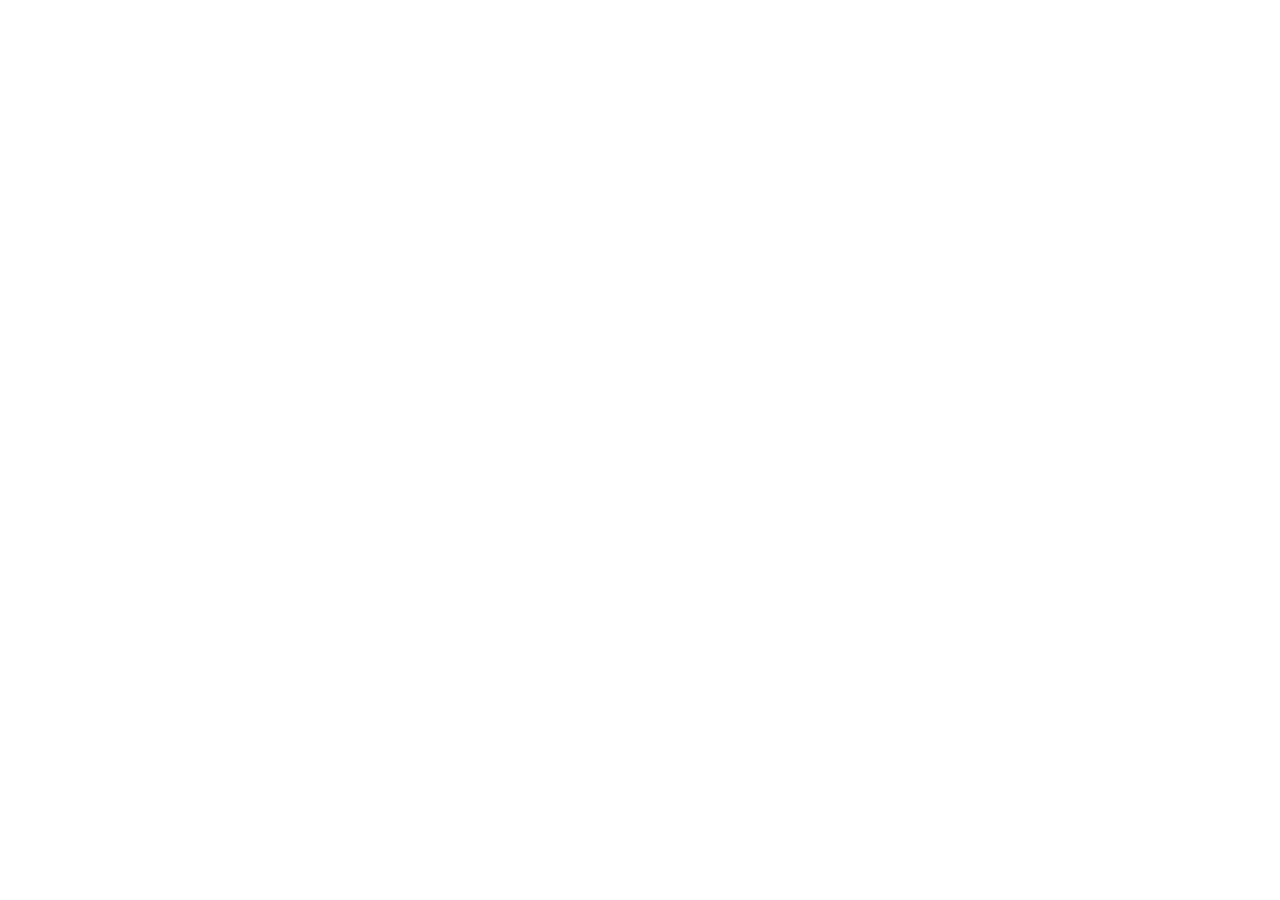
==== commit b08e5e7a: "Redirigir a antmanweb.vercel.app Sustituye la copia completa del sitio en GitHub Pages, que se servi" ====
--- a/index.html
+++ b/index.html
@@ -1,847 +1,20 @@
-<!DOCTYPE html>
-<html lang="es" class="no-js">
+<!doctype html>
+<html lang="es">
 <head>
-  <meta charset="UTF-8">
-  <meta name="viewport" content="width=device-width, initial-scale=1.0">
-  <title>Diddier Santiago — Desarrollador Web · ANTMANWEB</title>
-  <meta name="description" content="Portafolio de Diddier Santiago: desarrollador web, de agentes de IA y editor audiovisual. Showrooms 3D, webs inmobiliarias, bots de WhatsApp y motion graphics escritos en código.">
-  <meta name="author" content="Diddier Santiago">
-  <meta name="theme-color" content="#060509">
-  <link rel="canonical" href="https://antmanweb.vercel.app/">
-
-  <meta property="og:type" content="website">
-  <meta property="og:url" content="https://antmanweb.vercel.app/">
-  <meta property="og:site_name" content="ANTMANWEB">
-  <meta property="og:locale" content="es_CO">
-  <meta property="og:title" content="Diddier Santiago — Desarrollador web, agentes de IA y audiovisual">
-  <meta property="og:description" content="Las grandes ideas empiezan siendo diminutas. Showrooms 3D, webs inmobiliarias, bots de WhatsApp y motion graphics.">
-  <meta property="og:image" content="https://antmanweb.vercel.app/assets/img/og.png">
-  <meta property="og:image:width" content="1200">
-  <meta property="og:image:height" content="630">
-  <meta property="og:image:alt" content="Diddier Santiago — desarrollador web, agentes de IA y audiovisual">
-
-  <meta name="twitter:card" content="summary_large_image">
-  <meta name="twitter:title" content="Diddier Santiago — Desarrollador web, agentes de IA y audiovisual">
-  <meta name="twitter:description" content="Las grandes ideas empiezan siendo diminutas. Showrooms 3D, webs inmobiliarias, bots de WhatsApp y motion graphics.">
-  <meta name="twitter:image" content="https://antmanweb.vercel.app/assets/img/og.png">
-
-  <link rel="icon" href="assets/img/favicon.png" type="image/png">
-  <link rel="apple-touch-icon" href="assets/img/icon-192.png">
-  <link rel="manifest" href="site.webmanifest">
-
-  <link rel="preconnect" href="https://fonts.googleapis.com">
-  <link rel="preconnect" href="https://fonts.gstatic.com" crossorigin>
-  <link href="https://fonts.googleapis.com/css2?family=Syne:wght@500;700;800&family=Inter:wght@300;400;500;600&family=JetBrains+Mono:wght@400;500&display=swap" rel="stylesheet">
-
-  <link rel="stylesheet" href="assets/css/main.css">
-  <script>document.documentElement.classList.replace('no-js', 'js');</script>
-
-  <script type="application/ld+json">
-  {
-    "@context": "https://schema.org",
-    "@graph": [
-      {
-        "@type": "Person",
-        "@id": "https://antmanweb.vercel.app/#diddier",
-        "name": "Diddier Santiago",
-        "url": "https://antmanweb.vercel.app/",
-        "image": "https://antmanweb.vercel.app/assets/img/diddier.jpg",
-        "jobTitle": "Desarrollador web y de agentes de IA",
-        "description": "Desarrollador web y de agentes de IA. Construye showrooms 3D en el navegador, sitios inmobiliarios, bots de venta por WhatsApp y piezas audiovisuales con motion graphics escritos en código.",
-        "address": { "@type": "PostalAddress", "addressCountry": "CO" },
-        "knowsLanguage": ["es", "en"],
-        "knowsAbout": [
-          "Desarrollo web", "React", "Next.js", "TypeScript", "Three.js", "WebGL",
-          "Python", "FastAPI", "Node.js", "PostgreSQL",
-          "Agentes de IA", "Claude API", "WhatsApp Cloud API",
-          "Blender", "Motion graphics", "DaVinci Resolve", "Edición de video",
-          "GSAP", "Meta Ads", "Pauta digital", "Medición y analítica"
-        ],
-        "sameAs": [
-          "https://github.com/diddiersantiago",
-          "https://www.instagram.com/diddiersantiago/",
-          "https://www.facebook.com/diddier.santiago/"
-        ]
-      },
-      {
-        "@type": "WebSite",
-        "@id": "https://antmanweb.vercel.app/#website",
-        "url": "https://antmanweb.vercel.app/",
-        "name": "ANTMANWEB",
-        "inLanguage": "es-CO",
-        "author": { "@id": "https://antmanweb.vercel.app/#diddier" },
-        "publisher": { "@id": "https://antmanweb.vercel.app/#diddier" }
-      },
-      {
-        "@type": "ProfilePage",
-        "url": "https://antmanweb.vercel.app/",
-        "name": "Diddier Santiago — Portafolio",
-        "isPartOf": { "@id": "https://antmanweb.vercel.app/#website" },
-        "about": { "@id": "https://antmanweb.vercel.app/#diddier" }
-      }
-    ]
-  }
-  </script>
+<meta charset="utf-8">
+<meta name="viewport" content="width=device-width, initial-scale=1">
+<title>Diddier Santiago — ANTMANWEB</title>
+<link rel="canonical" href="https://antmanweb.vercel.app/">
+<meta name="robots" content="noindex, follow">
+<meta http-equiv="refresh" content="0; url=https://antmanweb.vercel.app/">
+<style>
+  body{background:#060509;color:#e8e6ef;font:16px/1.7 system-ui,sans-serif;
+       display:grid;place-items:center;min-height:100vh;margin:0;text-align:center;padding:24px}
+  a{color:#3df2ff}
+</style>
 </head>
 <body>
-
-  <!-- ============ LOADER ============ -->
-  <div class="loader" aria-hidden="true">
-    <div class="loader__panel loader__panel--top"></div>
-    <div class="loader__panel loader__panel--bottom"></div>
-    <div class="loader__inner">
-      <p class="loader__label mono">Calibrando partículas Pym</p>
-      <div class="loader__count"><span class="loader__num">000</span><span class="loader__pct">%</span></div>
-      <div class="loader__bar"><span></span></div>
-      <p class="loader__hint mono">Reduciendo escala · 1 : 1 → 1 : 10<sup>-35</sup></p>
-    </div>
-  </div>
-
-  <!-- ============ FX LAYERS ============ -->
-  <canvas class="quantum" aria-hidden="true"></canvas>
-  <div class="grain" aria-hidden="true"></div>
-  <div class="vignette" aria-hidden="true"></div>
-  <!-- Cursor propio: visor hexagonal con estela de partículas Pym -->
-  <div class="cursor" aria-hidden="true">
-    <div class="cursor__trail">
-      <i></i><i></i><i></i><i></i><i></i><i></i>
-    </div>
-    <div class="cursor__ring">
-      <svg class="cursor__hex" viewBox="0 0 100 100" aria-hidden="true">
-        <polygon class="cursor__hex-out" points="50,4 90,27 90,73 50,96 10,73 10,27"/>
-        <polygon class="cursor__hex-in"  points="50,18 78,34 78,66 50,82 22,66 22,34"/>
-        <g class="cursor__ticks">
-          <line x1="50" y1="0"  x2="50" y2="12"/>
-          <line x1="50" y1="88" x2="50" y2="100"/>
-          <line x1="0"  y1="50" x2="12" y2="50"/>
-          <line x1="88" y1="50" x2="100" y2="50"/>
-        </g>
-      </svg>
-      <span class="cursor__label"></span>
-    </div>
-    <div class="cursor__dot"></div>
-  </div>
-
-  <!-- ============ HUD ============ -->
-  <div class="hud" aria-hidden="true">
-    <div class="hud__scale mono">
-      <span class="hud__k">Escala</span>
-      <span class="hud__v" data-hud-scale>1 m</span>
-    </div>
-    <div class="hud__progress"><span></span></div>
-    <div class="hud__section mono"><span data-hud-index>00</span> / 07</div>
-  </div>
-
-  <!-- ============ NAV ============ -->
-  <header class="nav">
-    <a href="#top" class="nav__logo" data-cursor="Inicio" aria-label="Inicio">
-      <span class="nav__logo-mark">
-        <svg viewBox="0 0 40 40" aria-hidden="true"><circle cx="20" cy="20" r="18" fill="none" stroke="currentColor" stroke-width="1.5"/><path d="M12 28 L20 10 L28 28 M15.5 21 H24.5" fill="none" stroke="currentColor" stroke-width="2.2" stroke-linecap="round" stroke-linejoin="round"/></svg>
-      </span>
-      <span class="nav__logo-text">ANTMAN<b>WEB</b></span>
-    </a>
-    <nav class="nav__links" aria-label="Principal">
-      <a href="#about" data-scramble><span class="mono">01</span>Sobre mí</a>
-      <a href="#stack" data-scramble><span class="mono">02</span>Stack</a>
-      <a href="#projects" data-scramble><span class="mono">03</span>Proyectos</a>
-      <a href="#av" data-scramble><span class="mono">04</span>Audiovisual</a>
-      <a href="#journey" data-scramble><span class="mono">05</span>Trayecto</a>
-      <a href="#contact" data-scramble><span class="mono">06</span>Contacto</a>
-    </nav>
-    <div class="nav__status mono"><i></i>Disponible para proyectos</div>
-    <button class="nav__burger" aria-label="Abrir menú" aria-expanded="false"><span></span><span></span></button>
-  </header>
-
-  <div class="menu" aria-hidden="true">
-    <div class="menu__bg"></div>
-    <nav class="menu__links" aria-label="Móvil">
-      <a href="#about"><span class="mono">01</span>Sobre mí</a>
-      <a href="#stack"><span class="mono">02</span>Stack</a>
-      <a href="#projects"><span class="mono">03</span>Proyectos</a>
-      <a href="#av"><span class="mono">04</span>Audiovisual</a>
-      <a href="#journey"><span class="mono">05</span>Trayecto</a>
-      <a href="#contact"><span class="mono">06</span>Contacto</a>
-    </nav>
-    <p class="menu__foot mono">Diddier Santiago · ANTMANWEB</p>
-  </div>
-
-  <main id="top">
-
-    <!-- ============ HERO ============ -->
-    <section class="hero" data-section="00" data-scale="1 m">
-      <div class="hero__meta mono">
-        <span>[ Portafolio — Edición 2026 ]</span>
-        <span class="hero__coords">Coordenadas · Reino Cuántico</span>
-      </div>
-
-      <h1 class="hero__title" aria-label="Diddier Santiago">
-        <span class="hero__line"><span class="split" data-split>DIDDIER</span></span>
-        <span class="hero__line hero__line--outline"><span class="split" data-split>SANTIAGO</span></span>
-      </h1>
-
-      <div class="hero__mascot" data-cursor="Encoger">
-        <div class="hero__halo"></div>
-        <div class="hero__orbit hero__orbit--1"></div>
-        <div class="hero__orbit hero__orbit--2"></div>
-        <img src="assets/img/antman.webp" alt="Ant-Man, mascota de ANTMANWEB" width="565" height="600">
-      </div>
-
-      <div class="hero__bottom">
-        <p class="hero__lead">
-          <span class="reveal-line">Desarrollador web y de agentes de IA. Construyo experiencias</span>
-          <span class="reveal-line">desde lo <em>microscópico</em> hasta lo <em class="red">épico</em>.</span>
-        </p>
-        <div class="hero__actions">
-          <a href="#projects" class="btn btn--primary magnetic" data-cursor="Ver"><span>Ver proyectos</span><i>↘</i></a>
-          <a href="#contact" class="btn btn--ghost magnetic" data-cursor="Hola"><span>Hablemos</span></a>
-        </div>
-      </div>
-
-      <div class="hero__scroll mono"><span>Scroll para encoger</span><i></i></div>
-    </section>
-
-    <!-- ============ MANIFESTO ============ -->
-    <section class="manifesto" data-section="00" data-scale="1 cm">
-      <p class="eyebrow mono">// ¿Por qué Ant-Man?</p>
-      <p class="manifesto__text" data-words>
-        Ant-Man me enseñó que el tamaño no define el impacto. Una línea de código, un píxel, una idea diminuta
-        pueden crecer hasta convertirse en algo <span class="hl">gigante</span>. Por eso esta web está inspirada en él:
-        cada proyecto empieza en el <span class="hl hl--cyan">Reino Cuántico</span> y termina a escala real.
-      </p>
-    </section>
-
-    <!-- ============ SCALE DIVE ============ -->
-    <section class="dive" data-section="00" aria-label="Viaje de escala">
-      <div class="dive__stage">
-        <div class="dive__rings" aria-hidden="true">
-          <i></i><i></i><i></i><i></i><i></i><i></i>
-        </div>
-        <div class="dive__layer" data-dive-scale="1 m">
-          <span class="dive__unit mono">10⁰ m</span>
-          <h3>Un humano</h3>
-          <p>con ganas de aprender</p>
-        </div>
-        <div class="dive__layer" data-dive-scale="1 mm">
-          <span class="dive__unit mono">10⁻³ m</span>
-          <h3>Una hormiga</h3>
-          <p>persistente y en equipo</p>
-        </div>
-        <div class="dive__layer" data-dive-scale="1 µm">
-          <span class="dive__unit mono">10⁻⁶ m</span>
-          <h3>Un píxel</h3>
-          <p>donde se cuida cada detalle</p>
-        </div>
-        <div class="dive__layer" data-dive-scale="1 nm">
-          <span class="dive__unit mono">10⁻⁹ m</span>
-          <h3>Una línea de código</h3>
-          <p>&lt;que lo cambia todo /&gt;</p>
-        </div>
-        <div class="dive__layer dive__layer--final" data-dive-scale="10⁻³⁵ m">
-          <span class="dive__unit mono">Escala de Planck</span>
-          <h3>Reino<br>Cuántico</h3>
-          <p>donde nacen las ideas</p>
-        </div>
-      </div>
-    </section>
-
-    <!-- ============ ABOUT ============ -->
-    <section class="about" id="about" data-section="01" data-scale="1 : 1">
-      <div class="section-head">
-        <span class="section-head__num mono">01</span>
-        <h2 class="section-head__title"><span class="split" data-split>Sobre mí</span></h2>
-        <span class="section-head__line"></span>
-      </div>
-
-      <div class="about__grid">
-        <figure class="about__photo" data-cursor="Hola 👋">
-          <div class="about__photo-frame">
-            <picture>
-              <source srcset="assets/img/diddier.webp" type="image/webp">
-              <img src="assets/img/diddier.jpg" alt="Retrato de Diddier Santiago" width="526" height="936" loading="lazy">
-            </picture>
-            <div class="about__photo-scan"></div>
-          </div>
-          <figcaption class="mono">
-            <span>SUJETO: D. SANTIAGO</span>
-            <span>ESTADO: <b>COMPILANDO SUEÑOS</b></span>
-          </figcaption>
-          <div class="about__badge">
-            <svg viewBox="0 0 200 200" aria-hidden="true">
-              <defs><path id="circlePath" d="M100,100 m-78,0 a78,78 0 1,1 156,0 a78,78 0 1,1 -156,0"/></defs>
-              <text><textPath href="#circlePath">CÓDIGO · DISEÑO · CURIOSIDAD · CÓDIGO · DISEÑO · CURIOSIDAD ·</textPath></text>
-            </svg>
-            <span>✦</span>
-          </div>
-        </figure>
-
-        <div class="about__content">
-          <p class="about__big">
-            Soy <strong>Diddier Santiago</strong>, desarrollador web y de agentes de IA. Convierto ideas pequeñas en productos que se sienten enormes.
-          </p>
-          <p class="about__text">
-            Empecé en 2021 con HTML y CSS, mucha curiosidad y cero miedo a romper cosas. Hoy construyo sitios inmobiliarios
-            con 3D y animación cinematográfica en React, Next.js, Three.js y <strong>GSAP</strong>, y agentes de ventas por
-            WhatsApp con Python, Node.js y Claude que cotizan, agendan visitas y alimentan un CRM completo.
-          </p>
-          <p class="about__text">
-            También <strong>manejo la pauta en Meta</strong>: armo las campañas, les monto la medición encima y leo los
-            números para saber qué pausar y qué escalar. Eso me deja cerrar el círculo completo — el anuncio trae al
-            comprador, la web lo convence y el bot lo atiende.
-          </p>
-          <p class="about__text">
-            Me obsesiona que cada animación, cada transición y cada píxel tenga una razón de ser, y que detrás haya
-            ingeniería sólida: tests, rendimiento, accesibilidad y SEO.
-          </p>
-
-          <div class="stats">
-            <div class="stat">
-              <span class="stat__num" data-count="8">0</span>
-              <span class="stat__label mono">Proyectos reales en 2026</span>
-            </div>
-            <div class="stat">
-              <span class="stat__num" data-count="100">0</span><span class="stat__suffix">k+</span>
-              <span class="stat__label mono">Líneas de código escritas</span>
-            </div>
-            <div class="stat">
-              <span class="stat__num" data-count="2">0</span>
-              <span class="stat__label mono">Agentes IA en WhatsApp</span>
-            </div>
-          </div>
-        </div>
-      </div>
-    </section>
-
-    <!-- ============ STACK ============ -->
-    <section class="stack" id="stack" data-section="02" data-scale="1 : 1">
-      <div class="section-head">
-        <span class="section-head__num mono">02</span>
-        <h2 class="section-head__title"><span class="split" data-split>Mi stack</span></h2>
-        <span class="section-head__line"></span>
-      </div>
-
-      <div class="stack__grid">
-        <div class="atom-wrap">
-          <!-- El átomo se genera solo a partir de las tarjetas del stack (assets/js/main.js → initAtom) -->
-          <div class="atom" aria-hidden="true">
-            <svg class="atom__rings" viewBox="-300 -300 600 600">
-              <ellipse rx="270" ry="92" transform="rotate(0)"/>
-              <ellipse rx="270" ry="92" transform="rotate(60)"/>
-              <ellipse rx="270" ry="92" transform="rotate(-60)"/>
-            </svg>
-            <div class="atom__nucleus">
-              <span class="atom__num mono">00</span>
-              <span class="atom__cat">Stack</span>
-              <span class="atom__count mono">0 tecnologías</span>
-            </div>
-            <ul class="atom__electrons"></ul>
-          </div>
-          <p class="atom__hint mono">Pasa por una categoría para ver su órbita →</p>
-        </div>
-
-        <div class="stack__cards">
-          <article class="tcard" style="--c:#3df2ff;">
-            <header><span class="mono">01 · Frontend</span><span class="tcard__ico">◐</span></header>
-            <h3>Interfaces que se sienten vivas</h3>
-            <ul class="chips">
-              <li>React 19</li><li>Next.js</li><li>TypeScript</li><li>Vite</li><li>Tailwind CSS</li><li>HTML / CSS / JS</li>
-            </ul>
-          </article>
-          <article class="tcard" style="--c:#ffb84d;">
-            <header><span class="mono">02 · Backend &amp; datos</span><span class="tcard__ico">◑</span></header>
-            <h3>Lógica que aguanta producción</h3>
-            <ul class="chips">
-              <li>Python</li><li>FastAPI</li><li>Node.js</li><li>Express</li><li>PostgreSQL</li><li>SQLAlchemy</li><li>Java</li>
-            </ul>
-          </article>
-          <article class="tcard" style="--c:#3dd68c;">
-            <header><span class="mono">03 · IA &amp; automatización</span><span class="tcard__ico">◒</span></header>
-            <h3>Agentes que venden y agendan</h3>
-            <ul class="chips">
-              <li>Claude API · tool use</li><li>Claude Agent SDK</li><li>WhatsApp Cloud API</li><li>Google Calendar API</li><li>Webhooks</li>
-            </ul>
-          </article>
-          <article class="tcard" style="--c:#ff2a3d;">
-            <header><span class="mono">04 · 3D &amp; motion</span><span class="tcard__ico">◓</span></header>
-            <h3>Animación con intención</h3>
-            <ul class="chips">
-              <li>Three.js</li><li>React Three Fiber</li><li>Blender + Python</li><li>GSAP</li><li>Lenis</li><li>WebGL / GLSL</li>
-            </ul>
-          </article>
-          <article class="tcard" style="--c:#b48cff;">
-            <header><span class="mono">05 · Calidad</span><span class="tcard__ico">◐</span></header>
-            <h3>Ingeniería detrás del brillo</h3>
-            <ul class="chips">
-              <li>pytest</li><li>Playwright</li><li>Puppeteer</li><li>axe-core</li><li>SEO · JSON-LD</li>
-            </ul>
-          </article>
-          <article class="tcard" style="--c:#7aa2ff;">
-            <header><span class="mono">06 · Deploy &amp; taller</span><span class="tcard__ico">◑</span></header>
-            <h3>Del laboratorio a producción</h3>
-            <ul class="chips">
-              <li>Git &amp; GitHub</li><li>Vercel</li><li>Railway</li><li>VS Code</li><li>Claude Code</li>
-            </ul>
-          </article>
-
-          <article class="tcard tcard--wide" style="--c:#ff7ab8;">
-            <header><span class="mono">07 · Pauta y medición</span><span class="tcard__ico">◒</span></header>
-            <h3>El anuncio que trae al comprador</h3>
-            <ul class="chips">
-              <li>Meta Ads</li><li>Administrador de anuncios</li><li>Píxel y eventos</li><li>Públicos personalizados</li><li>UTM</li><li>Informes de resultados</li>
-            </ul>
-          </article>
-        </div>
-      </div>
-
-      <div class="marquee" aria-hidden="true">
-        <div class="marquee__row">
-          <div class="marquee__track">
-            <span>React</span><i>✦</i><span class="o">Next.js</span><i>✦</i><span>Three.js</span><i>✦</i><span class="o">Python</span><i>✦</i><span>FastAPI</span><i>✦</i><span class="o">Claude</span><i>✦</i><span>WhatsApp API</span><i>✦</i><span class="o">Blender</span><i>✦</i>
-          </div>
-        </div>
-        <div class="marquee__row marquee__row--rev">
-          <div class="marquee__track">
-            <span class="o">Agentes IA</span><i>●</i><span>3D web</span><i>●</i><span class="o">Rendimiento</span><i>●</i><span>Accesibilidad</span><i>●</i><span class="o">SEO</span><i>●</i><span>Detalle</span><i>●</i>
-          </div>
-        </div>
-      </div>
-    </section>
-
-    <!-- ============ PROJECTS ============ -->
-    <section class="projects" id="projects" data-section="03" data-scale="1 : 1">
-      <div class="projects__pin">
-        <div class="projects__intro">
-          <div class="section-head section-head--stack">
-            <span class="section-head__num mono">03</span>
-            <h2 class="section-head__title"><span class="split" data-split>Proyectos</span></h2>
-          </div>
-          <p class="projects__lead">Trabajo real para clientes reales: agentes de IA, webs inmobiliarias y 3D en el navegador.<br>Sigue haciendo scroll para recorrerlos <span class="mono">→</span></p>
-        </div>
-
-        <div class="projects__track">
-          <!-- Para añadir un proyecto: duplica un <article class="pcard"> y cambia textos, datos, tags, colores (--a / --b), imagen/vídeo y enlace.
-               Los proyectos sin web pública usan <div class="pcard__link"> en lugar de <a>. -->
-
-          <article class="pcard" style="--a:#3dd68c; --b:#0d3b2a;">
-            <div class="pcard__link" data-cursor="Privado">
-              <div class="pcard__art pcard__art--media">
-                <img src="assets/img/work/luisa.webp" alt="Panel de Luisa: métricas de conversaciones, leads y chat en vivo" loading="lazy" width="1000" height="625">
-                <video muted loop playsinline preload="none" poster="assets/img/work/luisa.webp"><source src="assets/video/luisa.webm" type="video/webm"><source src="assets/video/luisa.mp4" type="video/mp4"></video>
-                <span class="pcard__num">01</span>
-                <span class="pcard__badge mono">Proyecto privado · cliente</span>
-              </div>
-              <div class="pcard__body">
-                <div class="pcard__top mono"><span>Agente IA + CRM · 2026</span><span>✦</span></div>
-                <h3>Luisa</h3>
-                <p>Asesora virtual de ventas por WhatsApp para el Edificio Praga. Con Claude y <i>tool use</i> busca unidades, envía cotizaciones en PDF con planos, agenda visitas en Google Calendar y pasa el chat a una asesora humana con tiempos de respuesta en horario hábil. Detrás hay un CRM completo con leads, embudo, abonos, cartera y reportes.</p>
-                <ul class="pcard__facts"><li><b>~40k</b><span>líneas de Python</span></li><li><b>53</b><span>archivos de tests</span></li><li><b>14</b><span>rondas de desarrollo</span></li></ul>
-                <ul class="chips chips--sm"><li>Python</li><li>FastAPI</li><li>Claude API</li><li>WhatsApp Cloud API</li><li>PostgreSQL</li><li>React</li><li>Railway</li></ul>
-              </div>
-            </div>
-          </article>
-
-          <article class="pcard" style="--a:#ffb84d; --b:#4a2a06;">
-            <a href="https://showroom-aurelia.vercel.app" target="_blank" rel="noopener" class="pcard__link" data-cursor="Visitar ↗">
-              <div class="pcard__art pcard__art--media">
-                <img src="assets/img/work/aurelia.webp" alt="Showroom 3D AURELIA: torre de noche en el navegador" loading="lazy" width="1000" height="625">
-                <video muted loop playsinline preload="none" poster="assets/img/work/aurelia.webp"><source src="assets/video/aurelia.webm" type="video/webm"><source src="assets/video/aurelia.mp4" type="video/mp4"></video>
-                <span class="pcard__num">02</span>
-                <span class="pcard__badge pcard__badge--live mono"><i></i>En línea</span>
-              </div>
-              <div class="pcard__body">
-                <div class="pcard__top mono"><span>Showroom 3D · 2026</span><span>↗</span></div>
-                <h3>AURELIA</h3>
-                <p>Showroom inmobiliario 3D en el navegador. Recorres la torre piso a piso, abres cada planta como maqueta y caminas por los interiores cambiando acabados en vivo. Toda la geometría se genera con Python dentro de Blender, con iluminación horneada de día, atardecer y noche.</p>
-                <ul class="pcard__facts"><li><b>803→110</b><span>mallas fusionadas</span></li><li><b>24→83</b><span>fps tras optimizar</span></li><li><b>58</b><span>unidades navegables</span></li></ul>
-                <ul class="chips chips--sm"><li>React</li><li>Three.js</li><li>React Three Fiber</li><li>Blender + Python</li><li>Zustand</li><li>GSAP</li></ul>
-              </div>
-            </a>
-          </article>
-
-          <article class="pcard" style="--a:#9fd36b; --b:#26401a;">
-            <a href="https://www.epikobyrustico.com" target="_blank" rel="noopener" class="pcard__link" data-cursor="Visitar ↗">
-              <div class="pcard__art pcard__art--media">
-                <img src="assets/img/work/epiko.webp" alt="Landing de la Torre 2 de Épiko by Rústico" loading="lazy" width="1000" height="625">
-                <video muted loop playsinline preload="none" poster="assets/img/work/epiko.webp"><source src="assets/video/epiko.webm" type="video/webm"><source src="assets/video/epiko.mp4" type="video/mp4"></video>
-                <span class="pcard__num">03</span>
-                <span class="pcard__badge pcard__badge--live mono"><i></i>En línea</span>
-              </div>
-              <div class="pcard__body">
-                <div class="pcard__top mono"><span>Landing inmobiliaria · 2026</span><span>↗</span></div>
-                <h3>Épiko Torre 2</h3>
-                <p>Landing de la Torre 2 de ēpiKo by Rústico, en Paipa. La torre se construye mientras haces scroll: un vídeo convertido en fotogramas que se pintan en un canvas con ScrollTrigger. Tiene prerender para SEO y para los buscadores de IA, JSON-LD y pasa la auditoría de accesibilidad de axe sin errores.</p>
-                <ul class="pcard__facts"><li><b>121</b><span>fotogramas en canvas</span></li><li><b>−99.9%</b><span>peso de assets</span></li><li><b>0</b><span>errores de accesibilidad</span></li></ul>
-                <ul class="chips chips--sm"><li>React</li><li>TypeScript</li><li>Vite</li><li>Tailwind</li><li>GSAP</li><li>Vercel</li></ul>
-              </div>
-            </a>
-          </article>
-
-          <article class="pcard" style="--a:#d4b06a; --b:#3a2e14;">
-            <div class="pcard__link" data-cursor="Ver">
-              <div class="pcard__art pcard__art--media">
-                <img src="assets/img/work/edificio-praga.webp" alt="Sitio web del Edificio Praga" loading="lazy" width="1000" height="625">
-                <video muted loop playsinline preload="none" poster="assets/img/work/edificio-praga.webp"><source src="assets/video/edificio-praga.webm" type="video/webm"><source src="assets/video/edificio-praga.mp4" type="video/mp4"></video>
-                <span class="pcard__num">04</span>
-              </div>
-              <div class="pcard__body">
-                <div class="pcard__top mono"><span>Sitio inmobiliario · 2026</span><span>✦</span></div>
-                <h3>Edificio Praga</h3>
-                <p>Sitio del Edificio Praga, en Paipa, hecho sin frameworks ni proceso de build. Tiene un visor de planos para 11 tipologías que se usa con el teclado, dos recorridos 360° que cambian al instante, contadores, parallax y un aviso con sonido sintetizado con la Web Audio API.</p>
-                <ul class="pcard__facts"><li><b>0</b><span>dependencias</span></li><li><b>11</b><span>tipologías de planos</span></li><li><b>2</b><span>tours 360°</span></li></ul>
-                <ul class="chips chips--sm"><li>HTML</li><li>CSS</li><li>JavaScript</li><li>Web Audio API</li><li>JSON-LD</li></ul>
-              </div>
-            </div>
-          </article>
-
-          <article class="pcard" style="--a:#e07a5f; --b:#3d1a12;">
-            <div class="pcard__link" data-cursor="Ver">
-              <div class="pcard__art pcard__art--media">
-                <img src="assets/img/work/san-pablo.webp" alt="Landing de la Urbanización San Pablo" loading="lazy" width="1000" height="625">
-                <video muted loop playsinline preload="none" poster="assets/img/work/san-pablo.webp"><source src="assets/video/san-pablo.webm" type="video/webm"><source src="assets/video/san-pablo.mp4" type="video/mp4"></video>
-                <span class="pcard__num">05</span>
-              </div>
-              <div class="pcard__body">
-                <div class="pcard__top mono"><span>Landing VIS · 2026</span><span>✦</span></div>
-                <h3>San Pablo</h3>
-                <p>Landing de vivienda de interés social (VIS) en Soracá, Boyacá, que pasa el brochure comercial a la web. Usa el SEO nativo de Next.js (sitemap, manifest y JSON-LD con ofertas), cabeceras de seguridad, imágenes AVIF/WebP, visor de planos y animaciones con GSAP y Lenis.</p>
-                <ul class="pcard__facts"><li><b>15</b><span>componentes</span></li><li><b>AVIF</b><span>+ WebP optimizado</span></li><li><b>HSTS</b><span>cabeceras de seguridad</span></li></ul>
-                <ul class="chips chips--sm"><li>Next.js</li><li>React</li><li>TypeScript</li><li>Tailwind</li><li>GSAP</li><li>Lenis</li></ul>
-              </div>
-            </div>
-          </article>
-
-          <article class="pcard" style="--a:#b48cff; --b:#2a1a4a;">
-            <a href="https://benstar-project.vercel.app/Inicio.dc.html" target="_blank" rel="noopener" class="pcard__link" data-cursor="Visitar ↗">
-              <div class="pcard__art pcard__art--media">
-                <img src="assets/img/work/benstar.webp" alt="Sitio web de BenStar Occidente" loading="lazy" width="1000" height="625">
-                <video muted loop playsinline preload="none" poster="assets/img/work/benstar.webp"><source src="assets/video/benstar.webm" type="video/webm"><source src="assets/video/benstar.mp4" type="video/mp4"></video>
-                <span class="pcard__num">06</span>
-                <span class="pcard__badge pcard__badge--live mono"><i></i>En línea</span>
-              </div>
-              <div class="pcard__body">
-                <div class="pcard__top mono"><span>Sitio corporativo · 2026</span><span>↗</span></div>
-                <h3>BenStar Occidente</h3>
-                <p>Sitio multipágina para una empresa de aromatización y biotratamiento de Tunja. Tiene 10 páginas en español e inglés con componentes compartidos, partículas de “aroma” con parallax, una mascota que abre WhatsApp según la página y un carrusel infinito de clientes.</p>
-                <ul class="pcard__facts"><li><b>10</b><span>páginas</span></li><li><b>ES / EN</b><span>bilingüe</span></li><li><b>13</b><span>logos de clientes</span></li></ul>
-                <ul class="chips chips--sm"><li>HTML</li><li>CSS</li><li>JavaScript</li><li>i18n</li><li>Vercel</li></ul>
-              </div>
-            </a>
-          </article>
-
-          <article class="pcard" style="--a:#ff4d6d; --b:#3a0d1a;">
-            <div class="pcard__link" data-cursor="Ver">
-              <div class="pcard__art pcard__art--brand">
-                <div class="pcard__art-grid"></div>
-                <div class="pcard__cut"></div>
-                <img src="assets/img/work/jpme-logo.png" alt="Logo de JPME Marketing Estratégico" loading="lazy" class="pcard__logo">
-                <span class="pcard__num">07</span>
-              </div>
-              <div class="pcard__body">
-                <div class="pcard__top mono"><span>Agencia · Next.js · 2026</span><span>✦</span></div>
-                <h3>JPME</h3>
-                <p>Sitio bilingüe de una agencia de marketing para inmobiliarias. Tiene un showroom 3D procedural con la cámara guiada por el scroll, textos revelados línea a línea, tema claro y oscuro, y QA visual automatizado con Puppeteer. Lo construí coordinando varios agentes de IA, cada uno a cargo de su propia sección.</p>
-                <ul class="pcard__facts"><li><b>12</b><span>secciones</span></li><li><b>ES / EN</b><span>con next-intl</span></li><li><b>QA</b><span>visual automatizado</span></li></ul>
-                <ul class="chips chips--sm"><li>Next.js 16</li><li>React 19</li><li>React Three Fiber</li><li>GSAP</li><li>Tailwind 4</li></ul>
-              </div>
-            </div>
-          </article>
-
-          <article class="pcard pcard--cta" style="--a:#f2ede4; --b:#2a2730;">
-            <a href="#contact" class="pcard__link" data-cursor="Hablemos">
-              <div class="pcard__art pcard__art--cta">
-                <span class="pcard__plus">+</span>
-                <span class="pcard__num">08</span>
-              </div>
-              <div class="pcard__body">
-                <div class="pcard__top mono"><span>Próximamente</span><span>→</span></div>
-                <h3>Tu proyecto</h3>
-                <p>El siguiente experimento podría ser el tuyo. ¿Tienes una idea diminuta? Hagámosla gigante.</p>
-                <ul class="chips chips--sm"><li>Web</li><li>3D</li><li>Agentes IA</li></ul>
-              </div>
-            </a>
-          </article>
-        </div>
-
-        <div class="projects__bar"><span></span></div>
-      </div>
-    </section>
-
-    <!-- ============ LAB ============ -->
-    <section class="lab" id="lab" data-section="03" data-scale="1 µm">
-      <div class="lab__head">
-        <p class="eyebrow mono">// 03.b — Laboratorio</p>
-        <h3 class="lab__title">Herramientas, bots y experimentos</h3>
-        <p class="lab__lead">Proyectos más pequeños donde pruebo ideas nuevas antes de llevarlas a escala real.</p>
-      </div>
-
-      <div class="lab__grid">
-        <article class="lcard" style="--a:#25d366;">
-          <div class="lcard__art lcard__art--chat" aria-hidden="true">
-            <span class="bubble bubble--in">Hola, ¿qué apartamentos tienen disponibles?</span>
-            <span class="bubble bubble--out">¡Hola! Soy Sara 👋 Te comparto los renders y planos…</span>
-            <span class="bubble bubble--out bubble--img"></span>
-            <span class="bubble bubble--out">¿Te agendo una visita para el sábado?</span>
-          </div>
-          <div class="lcard__body">
-            <span class="mono lcard__tag">Bot IA · Node.js</span>
-            <h4>Sara — bot de WhatsApp para Épiko</h4>
-            <p>Agente de venta consultiva en Node.js con Claude: guarda los datos del lead, envía renders y planos por WhatsApp, agenda y cancela citas en Google Calendar y escala a un asesor humano. Incluye un panel de administración con exportación a CSV.</p>
-            <ul class="chips chips--sm"><li>Node.js</li><li>Express</li><li>Claude API</li><li>PostgreSQL</li><li>Google Calendar</li></ul>
-          </div>
-        </article>
-
-        <article class="lcard" style="--a:#3df2ff;">
-          <div class="lcard__art lcard__art--editor" aria-hidden="true">
-            <div class="ed__bar"><i></i><i></i><i></i><span>tutor.ts — PeakMind Tutor</span></div>
-            <pre class="mono"><b>function</b> suma(a, b) {
-  <b>return</b> a + b<s>; // ← explica antes de escribir</s>
-}</pre>
-            <div class="ed__panel"><b>Tutor</b> Antes de ver el código: ¿qué debería pasar si <i>b</i> no es un número?</div>
-          </div>
-          <div class="lcard__body">
-            <span class="mono lcard__tag">Extensión VS Code · IA</span>
-            <h4>PeakMind Tutor</h4>
-            <p>Tutor de programación en español para VS Code, construido con el Claude Agent SDK. Explica antes de mostrar código, usa un agente que solo puede leer el proyecto y sugiere autocompletado con una explicación. El arranque bajó de ~19 s a ~0.8 s.</p>
-            <ul class="chips chips--sm"><li>TypeScript</li><li>VS Code API</li><li>Claude Agent SDK</li><li>esbuild</li></ul>
-          </div>
-        </article>
-
-        <article class="lcard" style="--a:#c6ff3d;">
-          <div class="lcard__art"><img src="assets/img/work/benstaroc-3d.webp" alt="Rediseño 3D conceptual de BenStarOc" loading="lazy" width="1000" height="625"></div>
-          <div class="lcard__body">
-            <span class="mono lcard__tag">Concepto · Three.js</span>
-            <h4>BenStarOc 3D</h4>
-            <p>Rediseño conceptual con una escena Three.js distinta en cada una de sus 5 páginas. Está reforzado para iOS Safari: un solo contexto WebGL en móvil, recuperación si se pierde el contexto y fondo de respaldo.</p>
-            <ul class="chips chips--sm"><li>Three.js</li><li>GSAP</li><li>JavaScript</li></ul>
-          </div>
-        </article>
-
-        <article class="lcard" style="--a:#c2185b;">
-          <div class="lcard__art"><img src="assets/img/work/peakmind.webp" alt="Landing de PeakMind" loading="lazy" width="1000" height="625"></div>
-          <div class="lcard__body">
-            <span class="mono lcard__tag">Landing · Canvas</span>
-            <h4>PeakMind</h4>
-            <p>Landing con un fondo de partículas conectadas y un toroide 3D proyectado a mano en canvas, sin librerías, más parallax y animaciones de estadísticas.</p>
-            <ul class="chips chips--sm"><li>HTML</li><li>CSS</li><li>Canvas 2D</li></ul>
-          </div>
-        </article>
-
-        <a class="lcard" style="--a:#ff2a3d;" href="https://github.com/diddiersantiago/ANTMANWEB" target="_blank" rel="noopener" data-cursor="Código ↗">
-          <div class="lcard__art lcard__art--antman"><img src="assets/img/antman.webp" alt="" loading="lazy"></div>
-          <div class="lcard__body">
-            <span class="mono lcard__tag">Portafolio · WebGL</span>
-            <h4>ANTMANWEB</h4>
-            <p>Esta web: un viaje de escala inspirado en Ant-Man, con un campo de partículas WebGL y shaders GLSL escritos a mano, sin librerías 3D.</p>
-            <ul class="chips chips--sm"><li>WebGL</li><li>GLSL</li><li>GSAP</li><li>Lenis</li></ul>
-          </div>
-        </a>
-
-        <article class="lcard" style="--a:#8a8a9a;">
-          <div class="lcard__art lcard__art--origin" aria-hidden="true"><span>2021</span></div>
-          <div class="lcard__body">
-            <span class="mono lcard__tag">Primeros pasos</span>
-            <h4>Donde empezó todo</h4>
-            <p>Mis primeras prácticas: un header con parallax de montañas y el sitio de DEM, una exportadora de lámparas de sal de Zipaquirá.</p>
-            <ul class="chips chips--sm"><li>HTML</li><li>CSS</li><li>JavaScript</li></ul>
-          </div>
-        </article>
-      </div>
-    </section>
-
-    <!-- ============ AUDIOVISUAL ============ -->
-    <section class="av" id="av" data-section="04" data-scale="24 fps">
-      <div class="section-head">
-        <span class="section-head__num mono">04</span>
-        <h2 class="section-head__title"><span class="split" data-split>Audiovisual</span></h2>
-        <span class="section-head__line"></span>
-      </div>
-
-      <p class="av__lead">
-        La otra mitad de lo que hago: <em>el proceso detrás</em>. Monto en DaVinci Resolve, produzco motion graphics
-        y salgo a grabar con dron. Las transiciones, los títulos y la biblioteca de sonido son míos, así que la pieza
-        sale completa y sale a tiempo.
-      </p>
-
-      <div class="av__grid">
-
-        <article class="avcard" style="--a:#3df2ff;">
-          <div class="avcard__art" data-cursor="Ver">
-            <img src="assets/img/work/av-edicion.webp" alt="Línea de tiempo de DaVinci Resolve con el montaje armado" loading="lazy" width="540" height="960">
-            <video muted loop playsinline preload="none" poster="assets/img/work/av-edicion.webp"><source src="assets/video/av-edicion.mp4" type="video/mp4"></video>
-            <span class="avcard__num mono">01</span>
-          </div>
-          <div class="avcard__body">
-            <span class="mono avcard__tag">Edición · DaVinci Resolve</span>
-            <h3>Entregado el día que toca</h3>
-            <p>Llegar con la biblioteca armada —mis transiciones, mis títulos, mis efectos— es lo que me deja cumplir la fecha en vez de pedir una semana más. Nada se improvisa a última hora y el cliente recibe la pieza cuando la necesita.</p>
-            <ul class="avcard__facts"><li><b>25</b><span>transiciones listas</span></li><li><b>12</b><span>títulos propios</span></li><li><b>856</b><span>efectos catalogados</span></li></ul>
-            <ul class="chips chips--sm"><li>DaVinci Resolve</li><li>Fusion</li><li>Fairlight</li><li>Python</li></ul>
-          </div>
-        </article>
-
-        <article class="avcard" style="--a:#ffb84d;">
-          <div class="avcard__art" data-cursor="Ver">
-            <img src="assets/img/work/av-motion.webp" alt="Motion graphic que muestra un showroom 3D pantalla por pantalla" loading="lazy" width="540" height="960">
-            <video muted loop playsinline preload="none" poster="assets/img/work/av-motion.webp"><source src="assets/video/av-motion.mp4" type="video/mp4"></video>
-            <span class="avcard__num mono">02</span>
-          </div>
-          <div class="avcard__body">
-            <span class="mono avcard__tag">Motion graphics</span>
-            <h3>Motion graphics a medida</h3>
-            <p>Gráficos animados hechos para explicar: una idea por pantalla, con el ritmo y el tono de la marca. Sirven para contar un producto que no se deja fotografiar — un showroom, un dato, un proceso — sin que el espectador se pierda.</p>
-            <ul class="avcard__facts"><li><b>4</b><span>capítulos entregados</span></li><li><b>1</b><span>idea por pantalla</span></li><li><b>MP4</b><span>listo para subir</span></li></ul>
-            <ul class="chips chips--sm"><li>Remotion</li><li>React</li><li>TypeScript</li><li>ffmpeg</li></ul>
-          </div>
-        </article>
-
-        <article class="avcard" style="--a:#3dd68c;">
-          <div class="avcard__art" data-cursor="Ver">
-            <img src="assets/img/work/av-mascaras.webp" alt="Toma aérea con dron del lote de un proyecto inmobiliario en Paipa" loading="lazy" width="540" height="960">
-            <video muted loop playsinline preload="none" poster="assets/img/work/av-mascaras.webp"><source src="assets/video/av-mascaras.mp4" type="video/mp4"></video>
-            <span class="avcard__num mono">03</span>
-          </div>
-          <div class="avcard__body">
-            <span class="mono avcard__tag">Producción · Dron y cámara</span>
-            <h3>Material propio, grabado en sitio</h3>
-            <p>Salgo a grabar en vez de tirar de banco de imágenes. El lote, la obra, la sala de ventas: lo que sale en pantalla es el proyecto de verdad, con su luz, su entorno y su gente. Después lo corrijo toma por toma.</p>
-            <ul class="avcard__facts"><li><b>Dron</b><span>material propio</span></li><li><b>0</b><span>banco de imágenes</span></li><li><b>Color</b><span>toma por toma</span></li></ul>
-            <ul class="chips chips--sm"><li>DJI</li><li>DaVinci Resolve</li><li>Color</li><li>LUT propia</li></ul>
-          </div>
-        </article>
-
-        <article class="avcard" style="--a:#ff2a3d;">
-          <div class="avcard__art" data-cursor="Ver">
-            <img src="assets/img/work/av-reelflow.webp" alt="Corrección de color de una toma aérea, con nodos, ruedas primarias y vectorscopio" loading="lazy" width="540" height="960">
-            <video muted loop playsinline preload="none" poster="assets/img/work/av-reelflow.webp"><source src="assets/video/av-reelflow.mp4" type="video/mp4"></video>
-            <span class="avcard__num mono">04</span>
-          </div>
-          <div class="avcard__body">
-            <span class="mono avcard__tag">Dirección · Del brief a la pantalla</span>
-            <h3>Fiel a lo que el cliente proyecta</h3>
-            <p>Cuando un cliente llega con una idea en la cabeza, mi trabajo es que la pieza se le parezca. Estudio el tono que quiere, el ritmo que tiene en mente y hasta dónde llega su marca, y devuelvo algo que reconoce como suyo desde el primer segundo.</p>
-            <ul class="avcard__facts"><li><b>90</b><span>movimientos ajustados</span></li><li><b>29,4 s</b><span>al segundo exacto</span></li><li><b>2</b><span>formatos a la vez</span></li></ul>
-            <ul class="chips chips--sm"><li>Dirección</li><li>Resolve</li><li>Remotion</li><li>Color</li></ul>
-          </div>
-        </article>
-
-      </div>
-
-      <p class="av__foot mono">
-        ✦ También produzco en serie: 20 piezas distintas, cada una personalizada, salidas de una misma plantilla y renderizadas de una sola pasada.
-      </p>
-    </section>
-
-    <!-- ============ JOURNEY ============ -->
-    <section class="journey" id="journey" data-section="05" data-scale="1 : 1">
-      <div class="section-head">
-        <span class="section-head__num mono">05</span>
-        <h2 class="section-head__title"><span class="split" data-split>Trayecto</span></h2>
-        <span class="section-head__line"></span>
-      </div>
-
-      <div class="timeline">
-        <div class="timeline__line"><span></span></div>
-        <article class="tl-item">
-          <span class="tl-item__dot"></span>
-          <span class="tl-item__when mono">2021 · El origen</span>
-          <h3>Primer “Hola mundo” y ANTMANWEB v1</h3>
-          <p>HTML y CSS a pulso: un header con parallax de montañas, el sitio de DEM y la primera versión de esta web inspirada en Ant-Man. Nada sofisticado, pero ahí entendí que podía construir cosas.</p>
-        </article>
-        <article class="tl-item">
-          <span class="tl-item__dot"></span>
-          <span class="tl-item__when mono">2023 · Formación</span>
-          <h3>Autodidacta, con apoyo del MinTIC</h3>
-          <p>Me metí a aprender por mi cuenta en un programa de formación apoyado por el <strong>Ministerio TIC</strong>. <em>No alcancé a terminarlo</em>, pero de ahí salió la base con la que después me defendí solo: fundamentos de programación y la costumbre de buscar la respuesta antes de preguntarla.</p>
-        </article>
-        <article class="tl-item">
-          <span class="tl-item__dot"></span>
-          <span class="tl-item__when mono">2025 · Práctica</span>
-          <h3>Ejercicios que se volvieron oficio</h3>
-          <p>Un menú de login, interfaces sueltas, pruebas de maquetación. Piezas pequeñas hechas para entender cómo se comporta cada cosa antes de meterlas en un proyecto de verdad.</p>
-        </article>
-        <article class="tl-item">
-          <span class="tl-item__dot"></span>
-          <span class="tl-item__when mono">2026 · Agentes de IA</span>
-          <h3>Sara y Luisa: bots que venden</h3>
-          <p>Primero Sara, un bot de WhatsApp en Node.js con Claude para Épiko. Después Luisa, en Python y FastAPI: un agente con <i>tool use</i> y un CRM completo para el Edificio Praga, construido en 14 rondas y con 53 archivos de tests.</p>
-        </article>
-        <article class="tl-item">
-          <span class="tl-item__dot"></span>
-          <span class="tl-item__when mono">2026 · Webs inmobiliarias &amp; 3D</span>
-          <h3>De la landing al showroom 3D</h3>
-          <p>San Pablo, Edificio Praga, Épiko Torre 2 y BenStar. Después, AURELIA: un showroom 3D generado con Blender y Python que pasó de 24 a 83 fps. Y JPME, construido coordinando varios agentes de IA.</p>
-        </article>
-        <article class="tl-item">
-          <span class="tl-item__dot"></span>
-          <span class="tl-item__when mono">2026 · Escala cuántica</span>
-          <h3>PeakMind Tutor y ANTMANWEB v2</h3>
-          <p>Una extensión de VS Code que enseña a programar con IA y esta web reconstruida desde cero con WebGL y shaders propios.</p>
-        </article>
-        <article class="tl-item tl-item--now">
-          <span class="tl-item__dot"></span>
-          <span class="tl-item__when mono">Hoy · En curso</span>
-          <h3>Ingeniería Multimedia — UNAD</h3>
-          <p>Lo que estoy cursando ahora. Cada semestre que avanzo se nota en lo que entrego: ahí es donde se juntan las dos mitades de lo que hago, el código y lo audiovisual.</p>
-
-          <div class="progress" data-progress="43" role="img" aria-label="Avance de la carrera: 43 por ciento">
-            <div class="progress__head mono">
-              <span>Avance de la carrera</span>
-              <span class="progress__pct"><b data-progress-num>43</b>%</span>
-            </div>
-            <div class="progress__track">
-              <span class="progress__fill"></span>
-              <span class="progress__glow"></span>
-            </div>
-            <div class="progress__foot mono"><span>Primer semestre</span><span>Grado</span></div>
-          </div>
-        </article>
-      </div>
-    </section>
-
-    <!-- ============ CONTACT ============ -->
-    <section class="contact" id="contact" data-section="06" data-scale="∞">
-      <p class="eyebrow mono">// 06 — Contacto</p>
-      <h2 class="contact__title">
-        <span class="contact__row"><span class="split" data-split>¿Hacemos algo</span></span>
-        <span class="contact__row contact__row--outline"><span class="split" data-split>gigante?</span></span>
-      </h2>
-
-      <a href="https://wa.me/message/BD5R7SAAQSZ6E1" target="_blank" rel="noopener" class="contact__orb magnetic" data-cursor="WhatsApp">
-        <span class="contact__orb-inner">
-          <span class="mono">Escríbeme</span>
-          <b>¡Hablemos!</b>
-        </span>
-      </a>
-
-      <ul class="socials">
-        <li><a href="https://github.com/diddiersantiago" target="_blank" rel="noopener" class="social magnetic" data-cursor="GitHub">
-          <svg viewBox="0 0 24 24" aria-hidden="true"><path fill="currentColor" d="M12 .5a11.5 11.5 0 0 0-3.64 22.41c.58.1.79-.25.79-.56v-2c-3.2.7-3.88-1.37-3.88-1.37-.52-1.33-1.28-1.69-1.28-1.69-1.05-.72.08-.7.08-.7 1.16.08 1.77 1.19 1.77 1.19 1.03 1.77 2.7 1.26 3.36.96.1-.75.4-1.26.73-1.55-2.55-.29-5.24-1.28-5.24-5.69 0-1.26.45-2.29 1.19-3.1-.12-.29-.52-1.46.11-3.05 0 0 .97-.31 3.17 1.18a11 11 0 0 1 5.77 0c2.2-1.49 3.17-1.18 3.17-1.18.63 1.59.23 2.76.11 3.05.74.81 1.19 1.84 1.19 3.1 0 4.42-2.7 5.4-5.26 5.68.41.36.78 1.06.78 2.14v3.17c0 .31.21.67.8.56A11.5 11.5 0 0 0 12 .5Z"/></svg>
-          <span>GitHub</span></a></li>
-        <li><a href="https://www.instagram.com/diddiersantiago/" target="_blank" rel="noopener" class="social magnetic" data-cursor="Instagram">
-          <svg viewBox="0 0 24 24" aria-hidden="true"><path fill="currentColor" d="M12 2.2c3.2 0 3.58 0 4.85.07 3.25.15 4.77 1.69 4.92 4.92.06 1.27.07 1.65.07 4.85s-.01 3.58-.07 4.85c-.15 3.23-1.66 4.77-4.92 4.92-1.27.06-1.65.07-4.85.07s-3.58-.01-4.85-.07c-3.26-.15-4.77-1.7-4.92-4.92C2.17 15.58 2.16 15.2 2.16 12s.01-3.58.07-4.85C2.38 3.92 3.9 2.38 7.15 2.23 8.42 2.17 8.8 2.16 12 2.16Zm0 3.68a6.12 6.12 0 1 0 0 12.24 6.12 6.12 0 0 0 0-12.24Zm0 10.1a3.98 3.98 0 1 1 0-7.96 3.98 3.98 0 0 1 0 7.96Zm6.4-11.8a1.44 1.44 0 1 0 0 2.88 1.44 1.44 0 0 0 0-2.88Z"/></svg>
-          <span>Instagram</span></a></li>
-        <li><a href="https://www.facebook.com/diddier.santiago/" target="_blank" rel="noopener" class="social magnetic" data-cursor="Facebook">
-          <svg viewBox="0 0 24 24" aria-hidden="true"><path fill="currentColor" d="M24 12.07C24 5.41 18.63 0 12 0S0 5.4 0 12.07C0 18.1 4.39 23.1 10.13 24v-8.44H7.08v-3.49h3.04V9.41c0-3.02 1.8-4.7 4.54-4.7 1.31 0 2.68.24 2.68.24v2.97h-1.5c-1.5 0-1.96.93-1.96 1.89v2.26h3.32l-.53 3.5h-2.8V24C19.62 23.1 24 18.1 24 12.07Z"/></svg>
-          <span>Facebook</span></a></li>
-        <li><a href="https://wa.me/message/BD5R7SAAQSZ6E1" target="_blank" rel="noopener" class="social magnetic" data-cursor="WhatsApp">
-          <svg viewBox="0 0 24 24" aria-hidden="true"><path fill="currentColor" d="M17.47 14.38c-.3-.15-1.76-.87-2.03-.97-.27-.1-.47-.15-.67.15-.2.3-.77.97-.94 1.16-.17.2-.35.22-.65.07-.3-.15-1.26-.46-2.4-1.48-.89-.79-1.49-1.77-1.66-2.07-.17-.3-.02-.46.13-.6.13-.14.3-.35.45-.52.15-.18.2-.3.3-.5.1-.2.05-.37-.03-.52-.07-.15-.67-1.62-.92-2.22-.24-.58-.49-.5-.67-.51h-.57c-.2 0-.52.07-.8.37-.27.3-1.04 1.02-1.04 2.48s1.07 2.88 1.21 3.08c.15.2 2.1 3.2 5.08 4.49.71.3 1.26.49 1.7.63.71.22 1.36.19 1.87.12.57-.09 1.76-.72 2-1.41.25-.7.25-1.29.18-1.41-.08-.13-.27-.2-.57-.35ZM12.04 21.8h-.01a9.8 9.8 0 0 1-5-1.37l-.36-.21-3.72.97 1-3.62-.24-.37a9.8 9.8 0 1 1 8.33 4.6Zm8.34-18.13A11.73 11.73 0 0 0 12.04.2 11.8 11.8 0 0 0 1.82 17.9L.15 24l6.24-1.64a11.78 11.78 0 0 0 5.64 1.44h.01c6.5 0 11.8-5.3 11.8-11.8 0-3.15-1.23-6.11-3.46-8.34Z"/></svg>
-          <span>WhatsApp</span></a></li>
-      </ul>
-    </section>
-  </main>
-
-  <footer class="footer">
-    <div class="footer__big" aria-hidden="true">ANTMANWEB</div>
-    <div class="footer__row mono">
-      <span>© <span data-year>2026</span> Diddier Santiago</span>
-      <span>Hecho a mano · escala cuántica</span>
-      <a href="#top" class="footer__top" data-cursor="Crecer">Volver a tamaño real ↑</a>
-    </div>
-  </footer>
-
-  <script src="assets/vendor/gsap.min.js" defer></script>
-  <script src="assets/vendor/ScrollTrigger.min.js" defer></script>
-  <script src="assets/vendor/lenis.min.js" defer></script>
-  <script src="assets/js/quantum.js" defer></script>
-  <script src="assets/js/main.js" defer></script>
+  <p>Este portafolio se mudó a<br><a href="https://antmanweb.vercel.app/">antmanweb.vercel.app</a></p>
+  <script>location.replace("https://antmanweb.vercel.app/");</script>
 </body>
 </html>
